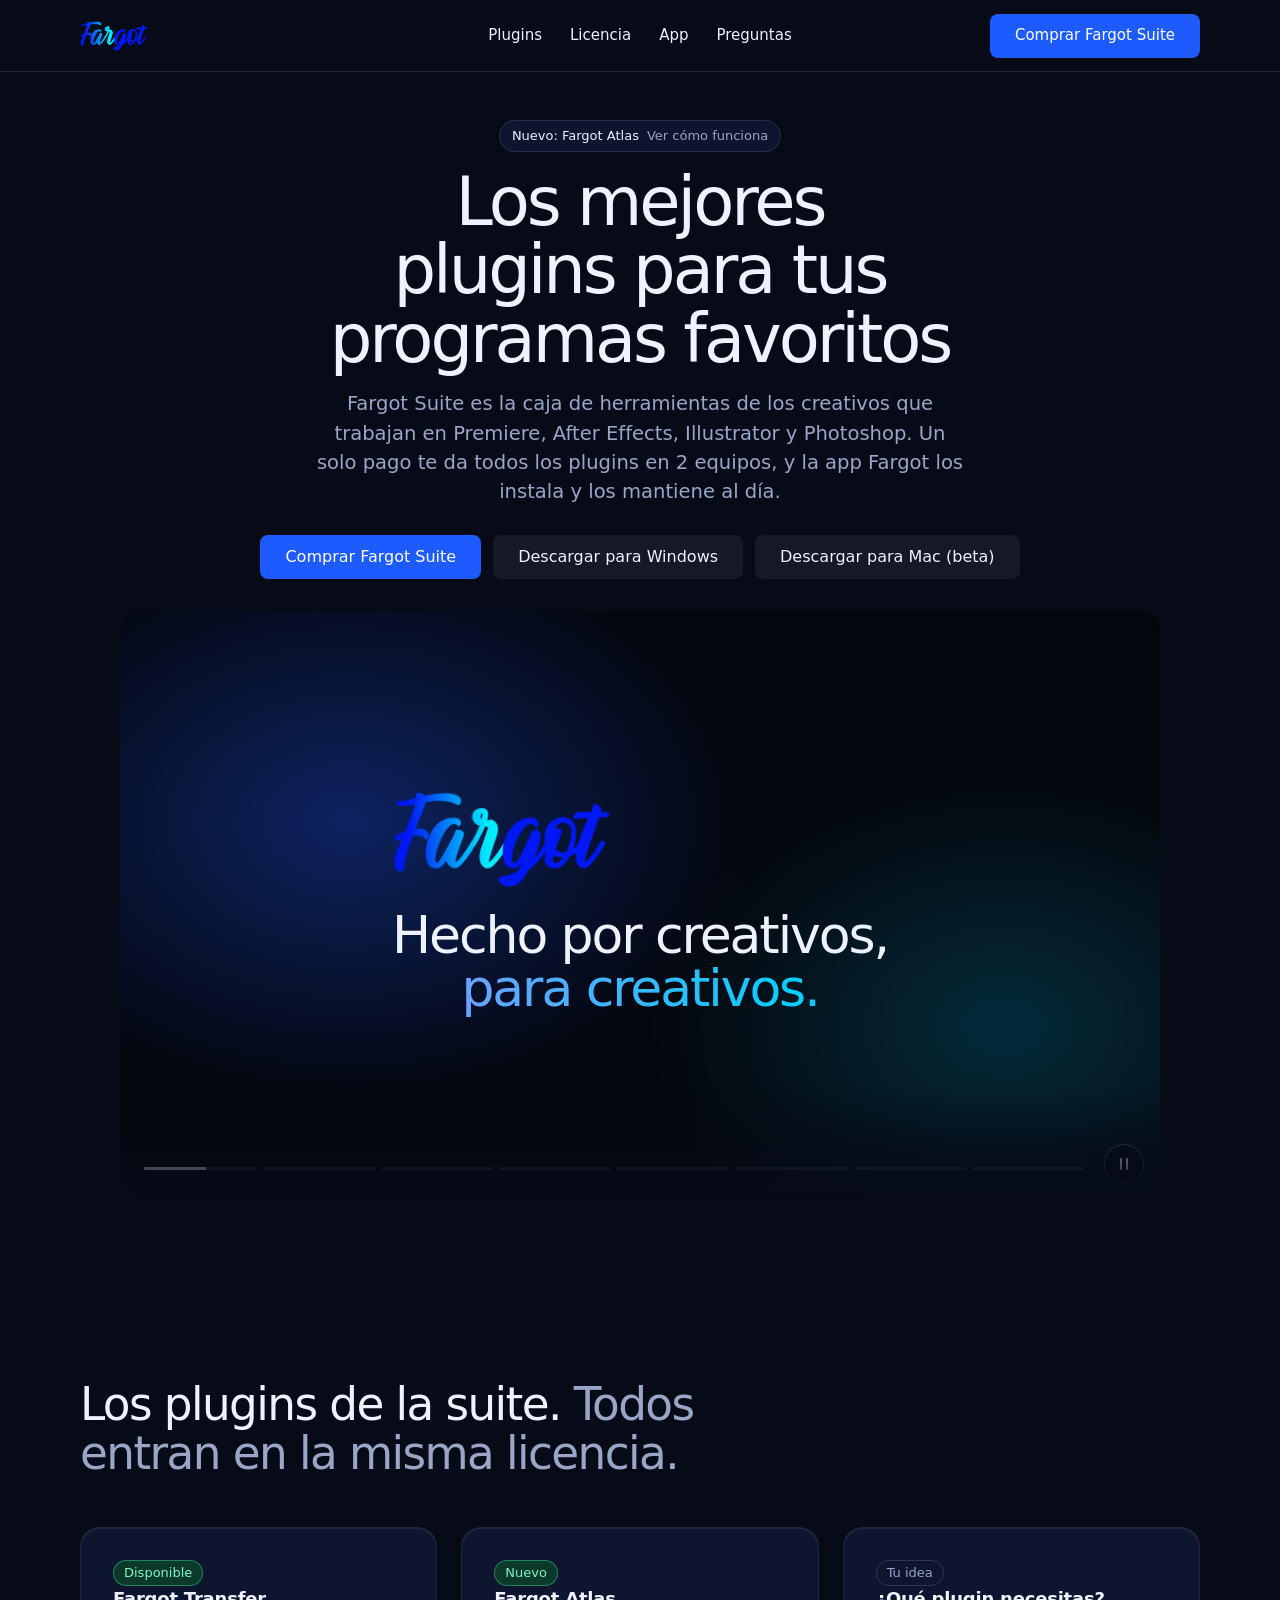
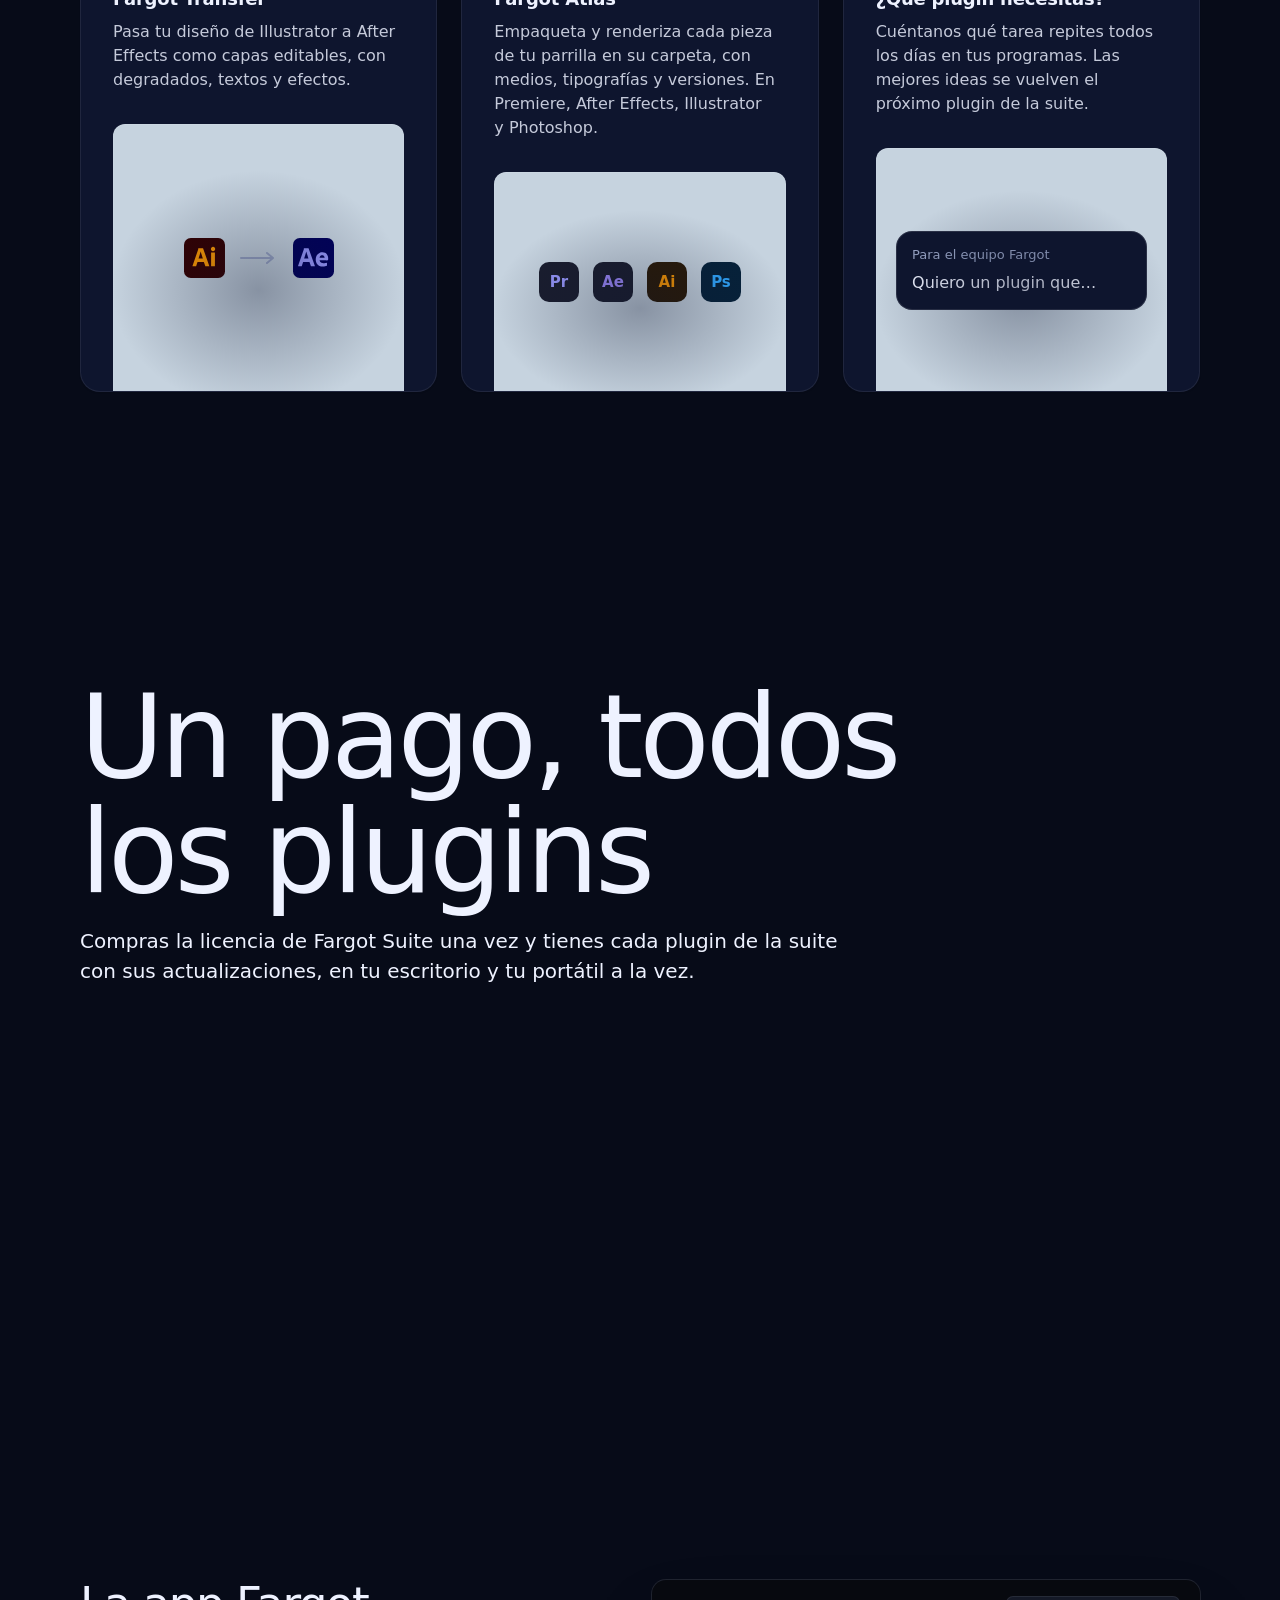
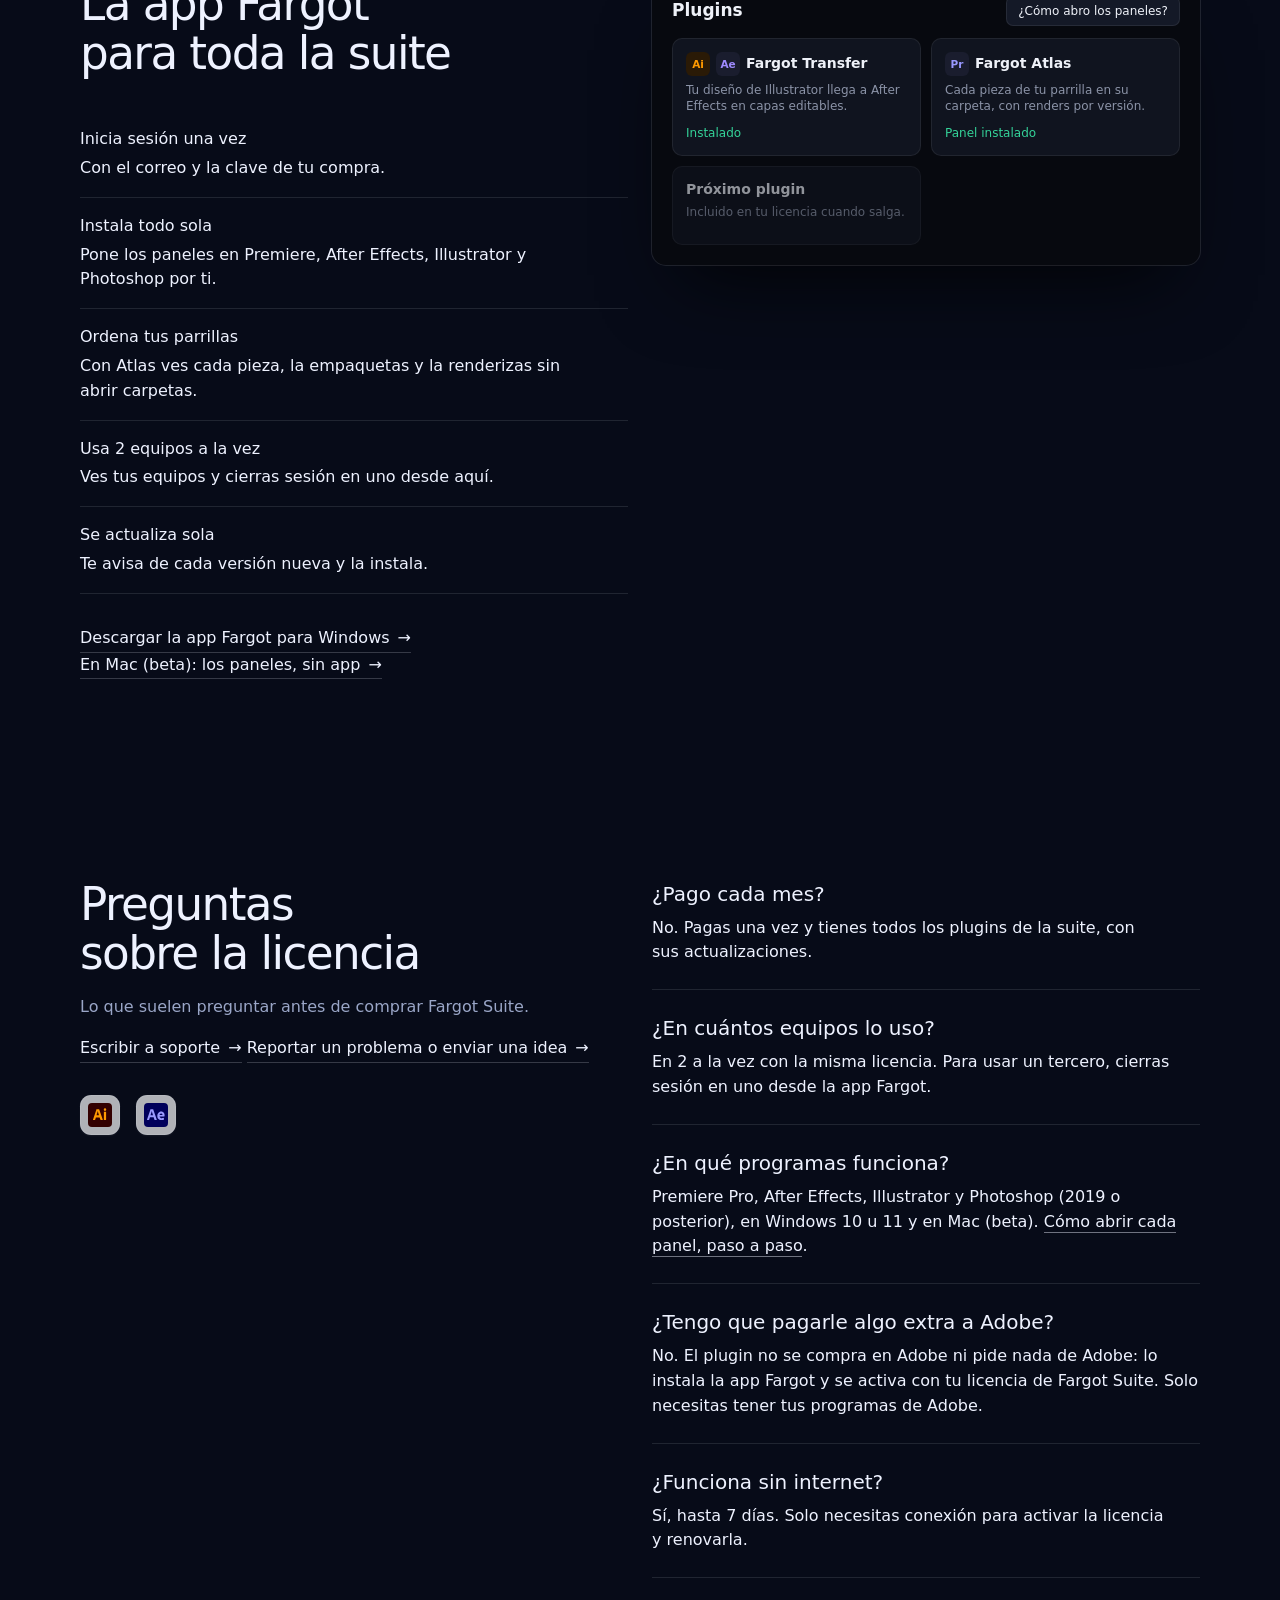
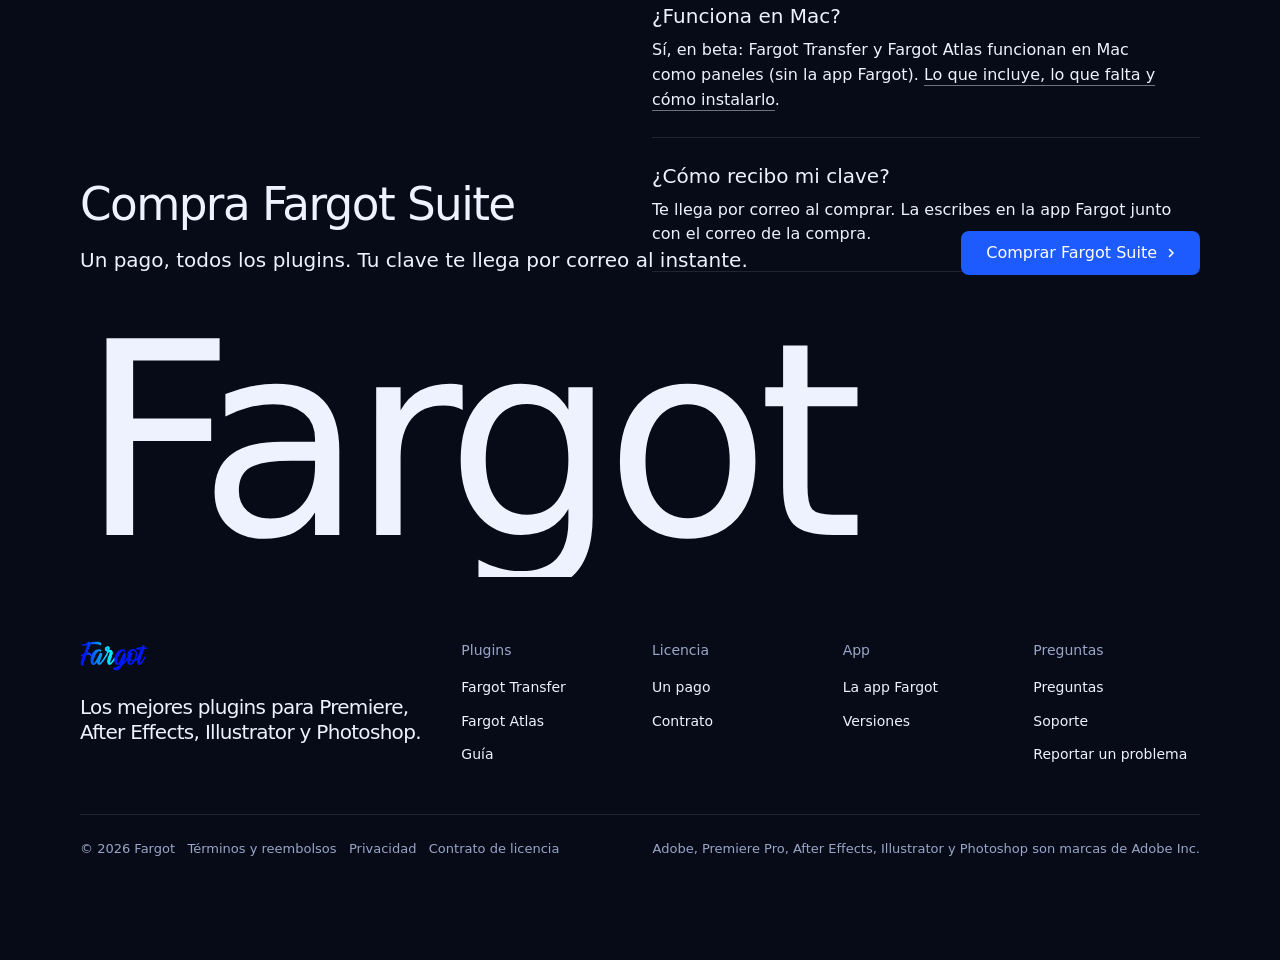
==== index.html @ 42251404 "Web: Mac (beta) en la guia, boton de descarga para Mac y FAQ actualizada Co-Authored-By: Claude Opus" ====
<!doctype html>
<html lang="es" data-type="software" data-radius="soft" data-ground="sky" data-buttons="tonal" data-motion>
<head>
<meta charset="utf-8">
<meta http-equiv="Content-Security-Policy" content="default-src 'self'; script-src 'self' 'unsafe-inline'; style-src 'self' 'unsafe-inline' https://fonts.googleapis.com; font-src 'self' https://fonts.gstatic.com; img-src 'self' data: blob:; media-src 'self' blob:; connect-src 'self' https://script.google.com https://script.googleusercontent.com; frame-src 'self'; worker-src 'self' blob:; object-src 'none'; base-uri 'self'; form-action 'self'">
<meta name="referrer" content="strict-origin-when-cross-origin">
<meta name="viewport" content="width=device-width, initial-scale=1, viewport-fit=cover">
<title>Fargot Suite: los mejores plugins para tus programas favoritos</title>
<meta name="description" content="Fargot Suite: plugins para creativos en Premiere, After Effects, Illustrator y Photoshop. Un solo pago, todos los plugins, 2 equipos por licencia y una app que los instala y actualiza.">
<meta property="og:type" content="website">
<meta property="og:title" content="Fargot Suite: los mejores plugins para tus programas favoritos">
<meta property="og:description" content="Plugins para Premiere, After Effects, Illustrator y Photoshop. Un solo pago, todos los plugins.">
<meta property="og:url" content="https://farrogoeninternet-ui.github.io/fargot/">
<meta property="og:image" content="https://farrogoeninternet-ui.github.io/fargot/share.jpg">
<meta name="twitter:card" content="summary_large_image">
<link rel="icon" href="img/favicon.png" type="image/png">
<meta name="theme-color" content="#070b18">
<link rel="canonical" href="https://farrogoeninternet-ui.github.io/fargot/">
<link rel="preconnect" href="https://fonts.googleapis.com">
<link rel="preconnect" href="https://fonts.gstatic.com" crossorigin>
<link href="https://fonts.googleapis.com/css2?family=Geist:wght@400..700&family=Geist+Mono:wght@400..500&display=swap" rel="stylesheet">
<link rel="stylesheet" href="assets/system.css">
<link rel="stylesheet" href="assets/ui/cards.css">
<link rel="stylesheet" href="assets/motion/motion.css">
<link rel="stylesheet" href="assets/backgrounds/backgrounds.css">
<link rel="stylesheet" href="assets/layout/layout.css">
<link rel="stylesheet" href="assets/icons/icon.css">
<style>
:root {
  --p-bg: #070b18; --p-surface: #0e152e; --p-ink: #eef2ff; --p-muted: #9aa6c7;
  --p-accent: #1e5bff; --p-accent-ink: #ffffff; --p-action: #1e5bff; --p-action-ink: #ffffff;
  --p-inv-bg: #eef2ff; --p-inv-surface: #dbdfed; --p-inv-ink: #070b18; --p-inv-muted: #535866;
  --p-inv-accent: #1e5bff; --p-inv-accent-ink: #ffffff; --p-inv-action: #1e5bff; --p-inv-action-ink: #ffffff;
  --font-display: "Geist", system-ui, sans-serif;
  --font-text: "Geist", system-ui, sans-serif;
  --font-mono: "Geist Mono", ui-monospace, "SFMono-Regular", Menlo, Consolas, monospace;
  --display-weight: 500;
  --display-tracking: -0.035em;
  --display-tracking-xl: -0.045em;
}
</style>
<script>document.documentElement.classList.add('m-enter');setTimeout(()=>document.documentElement.classList.add('m-enter-done'),700)</script>
<script src="assets/backgrounds/backgrounds.js"></script>
<script>document.documentElement.classList.add('mo-js');setTimeout(()=>document.documentElement.classList.add('mo-safe'),2500)</script>
<link rel="modulepreload" href="assets/moments/moments.js">
<link rel="modulepreload" href="assets/moments/lib.js">
<link rel="modulepreload" href="assets/moments/liquid-type/moment.js">
<style>
  .nav__logo img { height: 30px; width: auto; display: block; }
  .close__word { line-height: 1; }
  @media (min-width: 640px) { .close__word { font-size: min(25.5vw, 30svh, 372px); } }
  /* pantallas bajas (portatiles, zoom del navegador): cada seccion crece con su contenido y nunca se monta sobre la siguiente */
  main > section, footer.closing { height: auto; min-height: calc(var(--h, 1) * 100svh); }
  /* en el celular cada seccion mide lo que su contenido, sin huecos de pantalla completa */
  @media (max-width: 639px) {
    main > section:not(.hero), footer.closing { min-height: 0 !important; height: auto !important; padding-block: 56px; }
    main > section.hero { min-height: 0 !important; height: auto !important; }
  }

  /* ---------- la app Fargot tal como es hoy (misma interfaz que Fargot.exe, con datos de ejemplo) */
  .fa2 { width: min(900px, 100%); display: grid; grid-template-columns: 170px 1fr; border-radius: 14px; overflow: hidden; background: #07090f; color: #eef1f8; text-align: left;
    font: 400 13px/1.35 var(--font-text); box-shadow: 0 0 0 1px rgb(255 255 255 / .1), 0 40px 80px -30px rgb(0 0 0 / .8); }
  .fa2__side { background: #0b0e17; border-right: 1px solid rgb(255 255 255 / .07); padding: 16px 10px; display: flex; flex-direction: column; gap: 2px; }
  .fa2__side img { height: 22px; width: auto; align-self: flex-start; margin: 2px 8px 20px; }
  .fa2__nv { padding: 8px 10px; border-radius: 7px; color: #8b93a7; font-size: 13px; }
  .fa2__nv.on { background: rgb(30 91 255 / .16); color: #eef1f8; }
  .fa2__me { margin-top: auto; padding: 10px 6px 0; border-top: 1px solid rgb(255 255 255 / .07); font-size: 11.5px; color: #8b93a7; }
  .fa2__main { padding: 16px 20px 20px; min-width: 0; }
  .fa2__top { display: flex; align-items: center; gap: 8px; margin-bottom: 4px; }
  .fa2__top .fa2__h { margin: 0; flex: 1; font-size: 17px; font-weight: 600; }
  .fa2__b { height: 30px; padding: 0 12px; border-radius: 7px; display: inline-grid; place-items: center; font-size: 12px; font-weight: 500; background: #141927; box-shadow: inset 0 0 0 1px rgb(255 255 255 / .08); }
  .fa2__b--pri { background: #1e5bff; box-shadow: none; }
  .fa2__sub { color: #8b93a7; font-size: 12px; margin-bottom: 12px; }
  .fa2__chips { display: flex; gap: 6px; flex-wrap: wrap; margin-bottom: 12px; }
  .fa2__chip { display: inline-flex; align-items: center; gap: 6px; height: 28px; padding: 0 10px 0 6px; border-radius: 7px; background: #141927; color: #8b93a7; font-size: 12px; box-shadow: inset 0 0 0 1px rgb(255 255 255 / .07); }
  .fa2__chip.on { color: #eef1f8; background: rgb(30 91 255 / .16); box-shadow: inset 0 0 0 1px rgb(30 91 255 / .5); }
  .fa2__tbl { border-radius: 10px; background: #10141f; box-shadow: inset 0 0 0 1px rgb(255 255 255 / .07); overflow: hidden; }
  .fa2__row { display: grid; grid-template-columns: 30px minmax(0, 1fr) 90px 120px; align-items: center; gap: 10px; min-height: 46px; padding: 0 14px; border-top: 1px solid rgb(255 255 255 / .06); }
  .fa2__row:first-child { border-top: 0; min-height: 32px; color: #5d6478; font-size: 11px; }
  .fa2__row b { font-weight: 500; display: block; white-space: nowrap; overflow: hidden; text-overflow: ellipsis; } .fa2__row small { color: #5d6478; font-size: 11px; }
  .fa2__v { font-variant-numeric: tabular-nums; } .fa2__st { display: flex; align-items: center; gap: 6px; color: #8b93a7; font-size: 12px; }
  .fa2__st i { width: 7px; height: 7px; border-radius: 50%; background: #34d399; flex: none; }
  .ap { display: inline-grid; place-items: center; width: 24px; height: 24px; border-radius: 6px; font: 700 10.5px var(--font-text); flex: none; }
  .ap--pr { color: #9999ff; background: #1a1d2e; } .ap--ae { color: #9f8bff; background: #1a1d2e; } .ap--ai { color: #ff9a00; background: #2a1a06; } .ap--ps { color: #31a8ff; background: #06223a; }
  .fa2__cards { display: grid; grid-template-columns: 1fr 1fr; gap: 10px; }
  .fa2__card { border-radius: 10px; background: #10141f; box-shadow: inset 0 0 0 1px rgb(255 255 255 / .07); padding: 14px; }
  .fa2__card .fa2__h5 { display: flex; align-items: center; gap: 6px; margin: 0 0 6px; font-size: 14px; font-weight: 600; }
  .fa2__card p { margin: 0 0 10px; color: #8b93a7; font-size: 12px; }
  .fa2__ok { color: #34d399; font-size: 12px; }
  @media (max-width: 760px) { .fa2 { grid-template-columns: 1fr; } .fa2__side { display: none; } .fa2__row { grid-template-columns: 26px minmax(0, 1fr) 54px; } .fa2__row > :nth-child(4) { display: none; } .fa2__cards { grid-template-columns: 1fr; } .fa2__top .fa2__b:not(.fa2__b--pri) { display: none; } }

  /* el hero: el video de presentacion de Fargot (animacion en vivo, sin archivo de video) */
  .hero--centred, .hero--centred .hero-text { height: auto !important; min-height: 0 !important; }
  .hero--centred { padding-bottom: var(--s-8); }
  .hero--centred .hero__window { width: min(100%, 1040px); margin-inline: auto; border-radius: 20px; }
  .hero--centred .hero__window { position: relative; min-height: 0 !important; height: auto !important; aspect-ratio: 16 / 9; flex: none; background: #04060d; overflow: hidden; }
  @media (max-width: 760px) { .hero--centred .hero__window { aspect-ratio: 4 / 5; } }
  .reel { position: absolute; inset: 0; overflow: hidden; color: #eef2ff; font-family: var(--font-display); }
  .reel__stage { position: absolute; left: 50%; top: 50%; width: 1280px; height: 720px; transform-origin: 0 0; }
  .reel__bg { position: absolute; inset: -20%; background: radial-gradient(40% 50% at 30% 40%, rgb(30 91 255 / .35), transparent 70%), radial-gradient(35% 45% at 75% 65%, rgb(0 210 255 / .18), transparent 70%); animation: deriva 18s ease-in-out infinite alternate; }
  @keyframes deriva { to { transform: translate(6%, -4%) scale(1.08); } }
  .esc { position: absolute; inset: 0; display: grid; place-items: center; text-align: center; opacity: 0; transition: opacity .6s; pointer-events: none; }
  .esc.on { opacity: 1; }
  .esc .e { opacity: 0; transform: translateY(26px); transition: opacity .7s cubic-bezier(.2,.7,.2,1), transform .7s cubic-bezier(.2,.7,.2,1); transition-delay: calc(var(--d, 0) * 1s); }
  .esc.on .e { opacity: 1; transform: none; }
  .r-big { font-size: 92px; line-height: .98; letter-spacing: -.045em; font-weight: 500; margin: 0; }
  .r-mid { font-size: 64px; line-height: 1.02; letter-spacing: -.04em; font-weight: 500; margin: 0; }
  .r-small { font-size: 24px; color: #9aa6c7; margin: 22px 0 0; font-family: var(--font-text); letter-spacing: 0; }
  .r-grad { background: linear-gradient(90deg, #6aa2ff, #00d2ff); -webkit-background-clip: text; background-clip: text; color: transparent; }
  .r-logo { height: 120px; width: auto; }
  .r-apps { display: flex; gap: 22px; justify-content: center; margin-bottom: 40px; }
  .r-app { display: grid; place-items: center; width: 108px; height: 108px; border-radius: 26px; font: 700 40px var(--font-text); box-shadow: 0 20px 50px rgb(0 0 0 / .45); }
  .r-app--pr { color: #9999ff; background: #1a1d2e; } .r-app--ae { color: #9f8bff; background: #1a1d2e; } .r-app--ai { color: #ff9a00; background: #2a1a06; } .r-app--ps { color: #31a8ff; background: #06223a; }
  .esc .r-app { opacity: 0; transform: translateY(60px) rotate(-8deg) scale(.8); transition: transform .8s cubic-bezier(.2,.9,.25,1.2), opacity .5s; transition-delay: calc(var(--d) * 1s); }
  .esc.on .r-app { opacity: 1; transform: none; }
  /* Transfer: un diseño que vuela de Illustrator a After Effects */
  .r-flujo { display: flex; align-items: center; gap: 40px; margin-bottom: 44px; }
  .r-flujo .r-app { width: 96px; height: 96px; font-size: 34px; }
  .r-vuelo { position: relative; width: 300px; height: 96px; }
  .r-vuelo i { position: absolute; top: 34px; width: 28px; height: 28px; border-radius: 7px; left: 0; opacity: 0; }
  .esc.on .r-vuelo i { animation: vuela 1.6s cubic-bezier(.6,0,.3,1) infinite; animation-delay: calc(var(--d) * 1s); }
  @keyframes vuela { 0% { left: 0; opacity: 0; transform: rotate(0) } 15% { opacity: 1 } 85% { opacity: 1 } 100% { left: 272px; opacity: 0; transform: rotate(180deg) } }
  /* Atlas: piezas que caen en sus carpetas */
  .r-carpetas { display: flex; gap: 26px; justify-content: center; margin-bottom: 44px; }
  .r-carpeta { position: relative; width: 150px; height: 112px; border-radius: 10px; background: #f5b84a; box-shadow: 0 20px 40px rgb(0 0 0 / .4); }
  .r-carpeta::before { content: ""; position: absolute; left: 0; top: -12px; width: 60px; height: 20px; border-radius: 8px 8px 0 0; background: #f5b84a; }
  .r-carpeta b { position: absolute; left: 0; right: 0; bottom: 12px; font: 600 16px var(--font-text); color: #3a2a06; }
  .r-carpeta i { position: absolute; left: 50%; top: -120px; width: 46px; height: 58px; margin-left: -23px; border-radius: 6px; background: #eef2ff; box-shadow: 0 8px 20px rgb(0 0 0 / .35); opacity: 0; }
  .esc.on .r-carpeta i { animation: cae 1s cubic-bezier(.5,0,.3,1) forwards; animation-delay: calc(var(--d) * 1s); }
  @keyframes cae { 0% { top: -140px; opacity: 0 } 30% { opacity: 1 } 100% { top: 18px; opacity: 1 } }
  .r-ver { display: inline-block; margin-left: 12px; padding: 4px 12px; border-radius: 99px; background: rgb(52 211 153 / .15); color: #34d399; font: 600 22px var(--font-text); vertical-align: middle; }
  /* subtitulos de progreso y boton de pausa */
  .reel__barra { position: absolute; left: 24px; right: 76px; bottom: 26px; display: flex; gap: 6px; z-index: 2; }
  .reel__barra i { flex: 1; height: 3px; border-radius: 2px; background: rgb(255 255 255 / .16); overflow: hidden; }
  .reel__barra i b { display: block; height: 100%; width: 0; background: #eef2ff; }
  .reel__pausa { position: absolute; right: 16px; bottom: 12px; z-index: 3; width: 40px; height: 40px; border-radius: 50%; border: 1px solid rgb(255 255 255 / .25); background: rgb(7 11 24 / .7); color: #eef2ff; display: grid; place-items: center; cursor: pointer; }
  .reel__pausa:focus-visible { outline: 2px solid #eef2ff; outline-offset: 2px; }
  @media (prefers-reduced-motion: reduce) { .reel__bg { animation: none; } .esc, .esc .e, .esc .r-app { transition: none; } }
  .hero__window .ui-pause:focus-visible { outline: 2px solid #070b18; outline-offset: 2px; box-shadow: 0 0 0 6px #eef2ff; }
  .fa2__row.is-new { animation: fila .5s ease both; }
  @keyframes fila { from { opacity: 0; transform: translateY(-6px); } }
  @media (prefers-reduced-motion: reduce) { .fa2__row.is-new { animation: none; } }

  /* la seccion de la app: la app junto a lo que hace */
  .app-split .fa2 { margin-left: auto; }
  .app-split .rows { margin-top: var(--s-7); }
  @media (max-width: 1023px) { .app-split .fa2 { margin: var(--s-6) 0 0; } }

  /* plugins de la suite */
  #plugins .panel { --p-h: 220px; display: grid; place-items: center; }
  .pl-flow { display: flex; align-items: center; gap: 14px; }
  .pl-flow svg { color: #9aa6c7; }
  .pl-grid { display: grid; grid-template-columns: repeat(3, 44px); gap: 10px; }
  .pl-grid i { width: 44px; height: 44px; border-radius: 13px; display: block; background: rgb(255 255 255 / .07); box-shadow: inset 0 0 0 1px rgb(255 255 255 / .1); }
  .pl-grid i.on { background: linear-gradient(45deg, #2f7bff, #0a2fe0); }
  .pl-grid i.next { box-shadow: inset 0 0 0 1px rgb(0 210 255 / .7); background: rgb(0 210 255 / .08); }
  .pl-msg { width: min(280px, 86%); border-radius: 16px; padding: 14px 16px; background: #0e152e; box-shadow: inset 0 0 0 1px rgb(255 255 255 / .12); font-size: 16px; }
  .pl-msg small { display: block; color: #9aa6c7; font-size: 13px; margin-bottom: 6px; }
  .tag { align-self: flex-start; display: inline-flex; height: 26px; align-items: center; padding: 0 10px; border-radius: 13px; font-size: 13px; border: 1px solid rgb(255 255 255 / .14); color: var(--muted); }
  .tag.on { color: #7ff5c6; background: #0b3a2a; border-color: rgb(52 227 160 / .45); }
  .faq-apps { display: flex; gap: var(--s-4); margin-top: var(--s-6); }
</style>
<script src="correo.js" defer></script>
</head>
<body>

<header class="nav nav--centre">
  <div class="wrap nav__bar">
    <a class="skip-link" href="#top">Ir al contenido</a>
    <a class="nav__logo" href="#top" aria-label="Fargot Suite, inicio"><img src="img/fargot-logo.png" alt="Fargot" width="68" height="30"></a>
    <nav class="nav__links" aria-label="Principal">
      <div class="nav__item"><a class="nav__link" href="#plugins">Plugins</a></div>
      <div class="nav__item"><a class="nav__link" href="#licencia">Licencia</a></div>
      <div class="nav__item"><a class="nav__link" href="#app">App</a></div>
      <div class="nav__item"><a class="nav__link" href="#faq">Preguntas</a></div>
    </nav>
    <div class="nav__actions">
      <a class="btn btn--primary" href="https://farfot.lemonsqueezy.com/checkout/buy/a297658e-514b-4c76-a8c4-a7425564fb5b">Comprar Fargot Suite</a>
    </div>
    <button class="nav__toggle" type="button" aria-expanded="false" aria-label="Menú">
      <svg width="18" height="18" viewBox="0 0 18 18" aria-hidden="true"><path d="M2 5h14M2 13h14" stroke="currentColor" stroke-width="1.6" stroke-linecap="round"/></svg>
    </button>
  </div>
</header>

<main id="top">
  <section class="hero hero--centred" data-enter aria-labelledby="hero-h">
    <div class="wrap"><div class="hero-text">
      <div class="hero__c">
        <a class="pill" href="atlas.html"><span>Nuevo: Fargot Atlas</span><span class="muted">Ver cómo funciona</span></a>
        <h1 id="hero-h">Los mejores plugins para tus programas favoritos</h1>
        <p class="hero__lead">Fargot Suite es la caja de herramientas de los creativos que trabajan en Premiere, After Effects, Illustrator y Photoshop. Un solo pago te da todos los plugins en 2 equipos, y la app Fargot los instala y los mantiene al día.</p>
        <div class="btn-row"><a class="btn btn--primary" href="https://farfot.lemonsqueezy.com/checkout/buy/a297658e-514b-4c76-a8c4-a7425564fb5b">Comprar Fargot Suite</a><a class="btn btn--secondary" href="https://github.com/farrogoeninternet-ui/fargot/releases/latest/download/Fargot-Setup.exe">Descargar para Windows</a><a class="btn btn--secondary" href="ayuda.html#mac">Descargar para Mac (beta)</a></div>
      </div>
      <div class="hero__window" role="img" aria-label="Video de presentación de Fargot Suite: hecho por creativos para creativos; plugins para Premiere, After Effects, Illustrator y Photoshop; Fargot Transfer lleva tu diseño editable de Illustrator a After Effects; Fargot Atlas ordena tu parrilla en un clic; un solo pago para todos los plugins; hecho en Colombia.">
        <div class="reel" id="reel" aria-hidden="true">
          <div class="reel__bg"></div>
          <div class="reel__stage" id="reelStage">
            <div class="esc" data-t="4">
              <div><img class="r-logo e" src="img/fargot-logo.png" alt="" style="--d:.1"><p class="r-mid e" style="--d:.5;margin-top:26px">Hecho por creativos,<br><span class="r-grad">para creativos.</span></p></div>
            </div>
            <div class="esc" data-t="4.5">
              <div><div class="r-apps"><span class="r-app r-app--pr" style="--d:.1">Pr</span><span class="r-app r-app--ae" style="--d:.25">Ae</span><span class="r-app r-app--ai" style="--d:.4">Ai</span><span class="r-app r-app--ps" style="--d:.55">Ps</span></div>
                <p class="r-mid e" style="--d:.9">Tus programas favoritos,<br><span class="r-grad">con superpoderes.</span></p></div>
            </div>
            <div class="esc" data-t="4">
              <div><p class="r-big e" style="--d:.1">Menos clics repetidos.</p><p class="r-big e r-grad" style="--d:.7">Más tiempo para crear.</p></div>
            </div>
            <div class="esc" data-t="5">
              <div><div class="r-flujo" style="justify-content:center"><span class="r-app r-app--ai" style="--d:.1">Ai</span><span class="r-vuelo"><i style="--d:.6;background:#1e5bff"></i><i style="--d:.9;background:#ffe600"></i><i style="--d:1.2;background:#ff00b4"></i></span><span class="r-app r-app--ae" style="--d:.3">Ae</span></div>
                <p class="r-mid e" style="--d:.5">Fargot Transfer</p><p class="r-small e" style="--d:.8">Tu diseño de Illustrator llega a After Effects en capas editables.</p></div>
            </div>
            <div class="esc" data-t="5.5">
              <div><div class="r-carpetas"><span class="r-carpeta"><i style="--d:.5"></i><b>Video 01</b></span><span class="r-carpeta"><i style="--d:.8"></i><b>Video 02</b></span><span class="r-carpeta"><i style="--d:1.1"></i><b>Carrusel</b></span><span class="r-carpeta"><i style="--d:1.4"></i><b>Historia</b></span></div>
                <p class="r-mid e" style="--d:.3">Fargot Atlas <span class="r-ver e" style="--d:2">v02</span></p><p class="r-small e" style="--d:.6">Tu parrilla, ordenada en un clic: cada pieza en su carpeta, con sus versiones.</p></div>
            </div>
            <div class="esc" data-t="4">
              <div><p class="r-big e" style="--d:.1">Un pago.</p><p class="r-big e r-grad" style="--d:.5">Todos los plugins.</p><p class="r-small e" style="--d:1">Y los que vienen, incluidos.</p></div>
            </div>
            <div class="esc" data-t="4.5">
              <div><p class="r-mid e" style="--d:.1">Hecho en Colombia</p><p class="r-mid e r-grad" style="--d:.5">por un creativo que también<br>entrega a última hora.</p></div>
            </div>
            <div class="esc" data-t="4">
              <div><img class="r-logo e" src="img/fargot-logo.png" alt="" style="--d:.1"><p class="r-small e" style="--d:.5;font-size:28px;color:#eef2ff">Los mejores plugins para tus programas favoritos.</p></div>
            </div>
          </div>
          <div class="reel__barra" id="reelBarra"></div>
        </div>
        <button class="reel__pausa" id="reelPausa" type="button" aria-label="Pausar el video"><svg width="14" height="14" viewBox="0 0 14 14" aria-hidden="true" id="reelIco"><path d="M4 2v10M10 2v10" stroke="currentColor" stroke-width="2" stroke-linecap="round"/></svg></button>
      </div>
    </div></div>
  </section>

  <section class="section" id="plugins" style="--hm: 2" aria-labelledby="plugins-h">
    <div class="wrap">
      <div class="section-head">
        <h2 id="plugins-h">Los plugins de la suite. <span class="muted">Todos entran en la misma licencia.</span></h2>
      </div>
      <div class="grid">
        <a class="card card--row span-4" href="transfer.html">
          <span class="tag on">Disponible</span>
          <h3>Fargot Transfer</h3>
          <p>Pasa tu diseño de Illustrator a After Effects como capas editables, con degradados, textos y efectos.</p>
          <div class="panel"><div class="pl-flow"><img class="ic ic-40" src="assets/icons/illustrator.svg" alt="Illustrator" width="40" height="39"><svg width="40" height="16" viewBox="0 0 40 16" aria-hidden="true"><path d="M2 8h32M28 3l6 5-6 5" fill="none" stroke="currentColor" stroke-width="2" stroke-linecap="round" stroke-linejoin="round"/></svg><img class="ic ic-40" src="assets/icons/after-effects.svg" alt="After Effects" width="40" height="39"></div></div>
        </a>
        <a class="card card--row span-4" href="atlas.html">
          <span class="tag on">Nuevo</span>
          <h3>Fargot Atlas</h3>
          <p>Empaqueta y renderiza cada pieza de tu parrilla en su carpeta, con medios, tipografías y versiones. En Premiere, After Effects, Illustrator y Photoshop.</p>
          <div class="panel"><div class="pl-flow" role="img" aria-label="Premiere, After Effects, Illustrator y Photoshop"><span class="ap ap--pr" style="width:40px;height:40px;font-size:15px;border-radius:10px">Pr</span><span class="ap ap--ae" style="width:40px;height:40px;font-size:15px;border-radius:10px">Ae</span><span class="ap ap--ai" style="width:40px;height:40px;font-size:15px;border-radius:10px">Ai</span><span class="ap ap--ps" style="width:40px;height:40px;font-size:15px;border-radius:10px">Ps</span></div></div>
        </a>
        <a class="card card--row span-4" href="reportar.html" data-correo data-asunto="Idea para un plugin de Fargot">
          <span class="tag">Tu idea</span>
          <h3>¿Qué plugin necesitas?</h3>
          <p>Cuéntanos qué tarea repites todos los días en tus programas. Las mejores ideas se vuelven el próximo plugin de la suite.</p>
          <div class="panel"><div class="pl-msg" role="img" aria-label="Un mensaje al equipo Fargot con tu idea"><small>Para el equipo Fargot</small>Quiero un plugin que…</div></div>
        </a>
      </div>
    </div>
  </section>

  <section class="section statement" id="licencia" data-moment="liquid-type" aria-labelledby="licencia-h">
    <div class="wrap">
      <div class="section-head" style="max-width:none">
        <h2 id="licencia-h" class="mo-lt__type">Un pago, todos los plugins</h2>
        <p>Compras la licencia de Fargot Suite una vez y tienes cada plugin de la suite con sus actualizaciones, en tu escritorio y tu portátil a la vez.</p>
      </div>
    </div>
  </section>

  <section class="section" id="app" aria-labelledby="app-h">
    <div class="wrap">
      <div class="grid grid--top app-split">
        <div class="span-6">
          <h2 id="app-h">La app Fargot para toda la suite</h2>
          <ul class="rows">
            <li><span class="rows__name">Inicia sesión una vez</span><p>Con el correo y la clave de tu compra.</p></li>
            <li><span class="rows__name">Instala todo sola</span><p>Pone los paneles en Premiere, After Effects, Illustrator y Photoshop por ti.</p></li>
            <li><span class="rows__name">Ordena tus parrillas</span><p>Con Atlas ves cada pieza, la empaquetas y la renderizas sin abrir carpetas.</p></li>
            <li><span class="rows__name">Usa 2 equipos a la vez</span><p>Ves tus equipos y cierras sesión en uno desde aquí.</p></li>
            <li><span class="rows__name">Se actualiza sola</span><p>Te avisa de cada versión nueva y la instala.</p></li>
          </ul>
          <p style="margin-top:var(--s-6)"><a class="link" href="https://github.com/farrogoeninternet-ui/fargot/releases/latest/download/Fargot-Setup.exe">Descargar la app Fargot para Windows</a><br><a class="link" href="ayuda.html#mac">En Mac (beta): los paneles, sin app</a></p>
        </div>
        <div class="span-6 start-7" role="img" aria-label="La app Fargot en la sección Plugins: Fargot Transfer y Fargot Atlas instalados">
          <div class="fa2" aria-hidden="true" style="grid-template-columns:1fr">
            <div class="fa2__main">
              <div class="fa2__top"><b class="fa2__h">Plugins</b><span class="fa2__b">¿Cómo abro los paneles?</span></div>
              <div class="fa2__cards" style="margin-top:12px">
                <div class="fa2__card"><b class="fa2__h5"><span class="ap ap--ai">Ai</span><span class="ap ap--ae">Ae</span>Fargot Transfer</b><p>Tu diseño de Illustrator llega a After Effects en capas editables.</p><span class="fa2__ok">Instalado</span></div>
                <div class="fa2__card"><b class="fa2__h5"><span class="ap ap--pr">Pr</span>Fargot Atlas</b><p>Cada pieza de tu parrilla en su carpeta, con renders por versión.</p><span class="fa2__ok">Panel instalado</span></div>
                <div class="fa2__card" style="opacity:.6"><b class="fa2__h5">Próximo plugin</b><p>Incluido en tu licencia cuando salga.</p></div>
              </div>
            </div>
          </div>
        </div>
      </div>
    </div>
  </section>

  <section class="section" id="faq" aria-labelledby="preguntas-h">
    <div class="wrap">
      <div class="grid grid--top">
        <div class="span-6 stack-4">
          <h2 id="preguntas-h">Preguntas sobre la licencia</h2>
          <p class="muted">Lo que suelen preguntar antes de comprar Fargot Suite.</p>
          <a class="link" href="reportar.html" data-correo>Escribir a soporte</a>
          <a class="link" href="reportar.html">Reportar un problema o enviar una idea</a>
          <div class="faq-apps"><span class="ic-tile"><img class="ic ic-40" src="assets/icons/illustrator.svg" alt="Illustrator" width="40" height="39"></span><span class="ic-tile"><img class="ic ic-40" src="assets/icons/after-effects.svg" alt="After Effects" width="40" height="39"></span></div>
        </div>
        <div class="faq span-6 start-7">
          <div class="faq__item"><h3>¿Pago cada mes?</h3><p>No. Pagas una vez y tienes todos los plugins de la suite, con sus actualizaciones.</p></div>
          <div class="faq__item"><h3>¿En cuántos equipos lo uso?</h3><p>En 2 a la vez con la misma licencia. Para usar un tercero, cierras sesión en uno desde la app Fargot.</p></div>
          <div class="faq__item"><h3>¿En qué programas funciona?</h3><p>Premiere Pro, After Effects, Illustrator y Photoshop (2019 o posterior), en Windows 10 u 11 y en Mac (beta). <a href="ayuda.html">Cómo abrir cada panel, paso a paso</a>.</p></div>
          <div class="faq__item"><h3>¿Tengo que pagarle algo extra a Adobe?</h3><p>No. El plugin no se compra en Adobe ni pide nada de Adobe: lo instala la app Fargot y se activa con tu licencia de Fargot Suite. Solo necesitas tener tus programas de Adobe.</p></div>
          <div class="faq__item"><h3>¿Funciona sin internet?</h3><p>Sí, hasta 7 días. Solo necesitas conexión para activar la licencia y renovarla.</p></div>
          <div class="faq__item"><h3>¿Funciona en Mac?</h3><p>Sí, en beta: Fargot Transfer y Fargot Atlas funcionan en Mac como paneles (sin la app Fargot). <a href="ayuda.html#mac">Lo que incluye, lo que falta y cómo instalarlo</a>.</p></div>
          <div class="faq__item"><h3>¿Cómo recibo mi clave?</h3><p>Te llega por correo al comprar. La escribes en la app Fargot junto con el correo de la compra.</p></div>
        </div>
      </div>
    </div>
  </section>
</main>

<footer class="footer closing" id="contact" aria-labelledby="close-h">
  <div class="wrap">
    <div class="closing__cta close--word">
      <div class="section-head--split">
        <div><h2 id="close-h">Compra Fargot Suite</h2><p class="t-lead">Un pago, todos los plugins. Tu clave te llega por correo al instante.</p></div>
        <a class="btn btn--primary" href="https://farfot.lemonsqueezy.com/checkout/buy/a297658e-514b-4c76-a8c4-a7425564fb5b">Comprar Fargot Suite<svg class="m-arrow" viewBox="0 0 12 12" aria-hidden="true"><path class="m-arrow__stem" d="M1 6h8"/><path class="m-arrow__head" d="M4.5 2.5 8 6l-3.5 3.5"/></svg></a>
      </div>
      <p class="close__word" aria-hidden="true">Fargot</p>
    </div>
    <div class="closing__links">
      <div class="grid">
        <div class="span-4 stack-4">
          <a class="nav__logo" href="#top" aria-label="Fargot Suite, inicio"><img src="img/fargot-logo.png" alt="Fargot" width="68" height="30"></a>
          <p class="footer__lede">Los mejores plugins para Premiere, After Effects, Illustrator y Photoshop.</p>
        </div>
        <div class="span-2 footer__col"><h3>Plugins</h3><ul><li><a href="transfer.html">Fargot Transfer</a></li><li><a href="atlas.html">Fargot Atlas</a></li><li><a href="ayuda.html">Guía</a></li></ul></div>
        <div class="span-2 footer__col"><h3>Licencia</h3><ul><li><a href="#licencia">Un pago</a></li><li><a href="eula.txt">Contrato</a></li></ul></div>
        <div class="span-2 footer__col"><h3>App</h3><ul><li><a href="#app">La app Fargot</a></li><li><a href="https://github.com/farrogoeninternet-ui/fargot/releases">Versiones</a></li></ul></div>
        <div class="span-2 footer__col"><h3>Preguntas</h3><ul><li><a href="#faq">Preguntas</a></li><li><a href="reportar.html" data-correo>Soporte</a></li><li><a href="reportar.html">Reportar un problema</a></li></ul></div>
      </div>
      <div class="footer__legal">
        <span>&copy; 2026 Fargot &nbsp; <a href="terminos.html">Términos y reembolsos</a> &nbsp; <a href="privacidad.html">Privacidad</a> &nbsp; <a href="eula.txt">Contrato de licencia</a></span>
        <div class="socials"></div>
        <span>Adobe, Premiere Pro, After Effects, Illustrator y Photoshop son marcas de Adobe Inc.</span>
      </div>
    </div>
  </div>
</footer>

<script type="module" src="assets/system.js"></script>
<script type="module" src="assets/motion/motion.js"></script>
<script type="module" src="assets/layout/layout.js"></script>
<script>
/* video de presentacion: escenas en bucle con barra de progreso (quieto en la ultima con movimiento reducido) */
(function () {
  var reel = document.getElementById("reel"); if (!reel) return;
  var stage = document.getElementById("reelStage"), escenas = Array.prototype.slice.call(reel.querySelectorAll(".esc"));
  var barra = document.getElementById("reelBarra"), boton = document.getElementById("reelPausa");
  escenas.forEach(function () { var i = document.createElement("i"); i.appendChild(document.createElement("b")); barra.appendChild(i); });
  var marcas = Array.prototype.slice.call(barra.querySelectorAll("b"));
  function ajustar() {
    var w = reel.clientWidth, h = reel.clientHeight, k = Math.min(w / 1280, h / 720) * (w < 760 ? 1.45 : 1);
    stage.style.transform = "scale(" + k + ") translate(-50%, -50%)";
  }
  ajustar(); addEventListener("resize", ajustar);
  var n = 0, t0 = 0, pausado = false, quieto = matchMedia("(prefers-reduced-motion: reduce)").matches, gastado = 0;
  function mostrar(k) {
    escenas.forEach(function (e, i) { e.classList.toggle("on", i === k); });
    marcas.forEach(function (m, i) { m.style.width = i < k ? "100%" : "0"; });
  }
  if (quieto) { mostrar(escenas.length - 1); boton.hidden = true; return; }
  mostrar(0); t0 = performance.now();
  function cuadro(ahora) {
    if (!pausado && !document.hidden) {
      var dur = Number(escenas[n].dataset.t) * 1000, p = Math.min(1, (ahora - t0 + gastado) / dur);
      marcas[n].style.width = (p * 100) + "%";
      if (p >= 1) { n = (n + 1) % escenas.length; gastado = 0; t0 = ahora; mostrar(n); }
    } else { t0 = ahora - 0; }
    requestAnimationFrame(cuadro);
  }
  requestAnimationFrame(function (a) { t0 = a; requestAnimationFrame(cuadro); });
  boton.addEventListener("click", function () {
    if (!pausado) { gastado += performance.now() - t0; }
    pausado = !pausado; t0 = performance.now();
    document.getElementById("reelIco").innerHTML = pausado ? '<path d="M4 2l8 5-8 5z" fill="currentColor"/>' : '<path d="M4 2v10M10 2v10" stroke="currentColor" stroke-width="2" stroke-linecap="round"/>';
    boton.setAttribute("aria-label", pausado ? "Reanudar el video" : "Pausar el video");
    reel.querySelectorAll(".esc.on *").forEach(function (e) { e.style.animationPlayState = pausado ? "paused" : "running"; });
  });
})();
</script>
</body>
</html>
---- assets/system.css ----
:root {
  --p-bg: #ffffff;
  --p-surface: #f4f4f4;
  --p-ink: #111111;
  --p-muted: #6b6b6b;
  --p-accent: #1a4be0;
  --p-accent-ink: #ffffff;
  --p-action: #1a4be0;
  --p-action-ink: #ffffff;
  --p-inv-bg: #111111;
  --p-inv-surface: #1c1c1c;
  --p-inv-ink: #f4f4f4;
  --p-inv-muted: #a3a3a3;
  --p-inv-accent: #ffffff;
  --p-inv-accent-ink: #111111;
  --p-inv-action: #ffffff;
  --p-inv-action-ink: #111111;
  --ground-bg: #d9ccb7; --ground-surface: #e9e0d2; --ground-ink: #2a2622; --ground-muted: #5a534a; --ground-accent: #a8794a;
  --font-display: system-ui, -apple-system, "Segoe UI", sans-serif;
  --font-text: system-ui, -apple-system, "Segoe UI", sans-serif;
  --font-mono: ui-monospace, "SFMono-Regular", Menlo, Consolas, monospace;
  --display-weight: 400;
  --display-tracking: -0.025em;
  --nav: 72px;
  --padt: 120px;
  --padb: 72px;
  --hgap: 48px;
  --hpadb: 64px;
  --bar: 0px;
  --container: 1280px;
  --gut: 80px;
  --pad: var(--gut);
  --gutter: 24px;
  --s-1: 4px;  --s-2: 8px;  --s-3: 12px; --s-4: 16px; --s-5: 24px;
  --s-6: 32px; --s-7: 48px; --s-8: 64px; --s-9: 96px; --s-10: 128px;
  --section: 40px;
  --section-band: 56px;
  --head-gap: 48px;
  --card-pad: 16px;
  --card-gap: 16px;
  --t-label: 13px;
  --t-small: 14px;
  --t-body: 16px;
  --t-lead: 18px;
  --t-card: 18px;
  --t-h3: 24px;
  --t-h2: clamp(30px, 1.72vw + 23.3px, 48px);
  --t-h1: clamp(38px, 3.24vw + 25.4px, 72px);
  --t-stat: clamp(28px, .952vw + 24.29px, 38px);
  --r-sm: 8px;  --r-md: 12px; --r-lg: 20px; --r-btn: 8px;
  --btn-h: 44px;
  --btn-h-sm: 36px;
  --nav-h: var(--nav);
  --icon: 16px;
  --ease: cubic-bezier(.2, .8, .2, 1);
  --dur: 180ms;
}
html[data-radius="sharp"] { --r-sm: 4px; --r-md: 6px;  --r-lg: 8px;  --r-btn: 4px; }
html[data-radius="soft"]  { --r-sm: 8px; --r-md: 12px; --r-lg: 20px; --r-btn: 8px; }
html[data-radius="round"] { --r-sm: 10px; --r-md: 16px; --r-lg: 24px; --r-btn: 999px; }
html[data-ground="sky"]      { --ground-bg: #c6d3df; --ground-surface: #d6e0e9; --ground-ink: #25303a; --ground-muted: #4d5964; --ground-accent: #3f6a92; }
html[data-ground="sage"]     { --ground-bg: #cdd6c6; --ground-surface: #dce3d6; --ground-ink: #262d24; --ground-muted: #535b51; --ground-accent: #6c8e63; }
html[data-ground="painting"] { --ground-bg: #79a8d6; --ground-surface: #a6c4e2; --ground-ink: #16212c; --ground-muted: #273949; --ground-accent: #9c9b3c; }
html[data-radius] .card { --c-r: var(--r-lg); }
html[data-radius] .panel { --p-r: var(--r-md); }
@media (max-width: 639px) {
  :root { --nav: 56px; --padt: 96px; --padb: 48px; --hgap: 40px; --hpadb: 24px; --gut: 24px; --gutter: 12px; --card-gap: 12px; --head-gap: 32px; }
}
@media (min-width: 640px) {
  :root { --gut: 48px; --section: 48px; --section-band: 72px; --card-pad: 24px; }
}
@media (min-width: 1024px) {
  :root { --gut: 80px; --section: 56px; --section-band: 96px; --card-gap: 24px;
          --t-lead: 20px; --t-card: 20px; --t-h3: 28px; }
  html[data-type="place"] { --gut: 120px; --container: 1200px; }
}
:root[data-type="place"] {
  --hgap: 40px;
  --t-h1: clamp(32px, 1.524vw + 26.06px, 48px);
  --t-h2: clamp(24px, .762vw + 21px, 32px);
  --t-h3: clamp(20px, .381vw + 18.51px, 24px);
  --r-sm: 2px; --r-md: 0px; --r-lg: 0px; --r-btn: 2px;
}
:root[data-type="place"] :is(h1) { line-height: 1.104; }
:root[data-type="place"] :is(h2) { line-height: 1.25; }
@media (max-width: 639px) {
  :root[data-type="place"] { --hgap: 24px; }
  :root[data-type="place"] :is(h1) { line-height: 1.156; }
}
:root {
  --bg: var(--p-bg); --surface: var(--p-surface); --ink: var(--p-ink); --muted: var(--p-muted);
  --accent: var(--p-accent); --accent-ink: var(--p-accent-ink); --card: var(--p-surface);
  --action: var(--p-action); --action-ink: var(--p-action-ink);
}
:root {
  --line: color-mix(in oklab, var(--ink) 11%, transparent);
  --line-strong: color-mix(in oklab, var(--ink) 20%, transparent);
  --fx-bg: var(--bg); --fx-surface: var(--surface); --fx-ink: var(--ink); --fx-muted: var(--muted);
  --fx-accent: var(--accent); --fx-accent-ink: var(--accent-ink);
  --ui-font: var(--font-text); --ui-mono: var(--font-mono); --ui-radius: var(--r-md);
}
*, *::before, *::after { box-sizing: border-box; }
html { -webkit-text-size-adjust: 100%; scroll-padding-top: 0; scroll-behavior: auto; margin: 0; }
body {
  margin: 0; background: var(--bg); color: var(--ink);
  font: 400 var(--t-body)/1.55 var(--font-text);
  -webkit-font-smoothing: antialiased; text-rendering: optimizeLegibility; overflow-x: clip;
}
img, svg, video, canvas { display: block; max-width: 100%; }
[hidden] { display: none !important; }
img, video { height: auto; }
a { color: inherit; text-decoration: none; }
button { font: inherit; color: inherit; }
h1, h2, h3, h4, p, ul, ol, figure, blockquote { margin: 0; }
ul, ol { padding: 0; list-style: none; }
h1, h2, h3, h4 {
  font-family: var(--font-display); font-weight: var(--display-weight);
  letter-spacing: var(--display-tracking); text-wrap: balance; overflow-wrap: break-word;
  hyphens: auto; -webkit-hyphens: auto; hyphenate-limit-chars: 10 4 4;
}
h1 { font-size: var(--t-h1); line-height: 1.04; }
h2 { font-size: var(--t-h2); line-height: 1.1; }
h3 { font-size: var(--t-h3); line-height: 1.2; }
h4 { font-family: var(--font-text); font-weight: 500; font-size: var(--t-card); line-height: 1.3; letter-spacing: -0.01em; }
p { text-wrap: pretty; }
.t-lead  { font-size: var(--t-lead); line-height: 1.5; }
.muted { color: var(--muted); }
.measure { max-width: 62ch; }
::selection { background: color-mix(in oklab, var(--accent) 30%, transparent); }
.wrap { width: min(100% - 2 * var(--gut), var(--container)); margin-inline: auto; padding-inline: 0; }
.grid { display: grid; grid-template-columns: repeat(12, minmax(0, 1fr)); column-gap: var(--gutter); row-gap: var(--card-gap); }
.grid > * { min-width: 0; grid-column: 1 / -1; }
.section { padding-block: var(--section); }
main > :is(section, .section), footer.closing {
  position: relative; box-sizing: border-box;
  height: calc(var(--h, 1) * 100vh); height: calc(var(--h, 1) * 100svh);
  padding: var(--padt) 0 calc(var(--padb) + var(--bar));
}
main > :is(section, .section) > :is(.wrap), footer.closing > .wrap { position: relative; z-index: 1; height: 100%; }
main > :is(section, .section) > :is(.wrap):not(.grid) { display: flex; flex-direction: column; }
main > :is(section, .section) > :is(.wrap).grid { align-content: start; }
main > :is(section, .section) > .wrap > .fill { flex: 1 1 0; min-height: 0; }
main > :is(section, .section).g2, footer.closing.g2 { --h: 2; }
main > :is(section, .section).g2 > :is(.wrap), footer.closing.g2 > .wrap { display: grid; grid-template-rows: minmax(0, 1fr) minmax(0, 1fr); row-gap: calc(var(--padt) + var(--padb) + var(--bar)); }
main > :is(section, .section).g2 > :is(.wrap) > *, footer.closing.g2 > .wrap > * { min-height: 0; align-self: start; }
main > :is(section, .section).g2 > :is(.wrap) > :is(.group, .fill) { align-self: stretch; }
.group { display: flex; flex-direction: column; min-height: 0; }
@media (min-width: 1024px) {
  main > :is(section, .section).g2 > .wrap > .grid:last-child,
  main > :is(section, .section).g2 > .wrap > .group > .grid:last-child { align-self: stretch; flex: 1 1 auto; min-height: 0; }
}
.group > .fill { flex: 1 1 0; min-height: 0; }
@media (min-width: 640px) and (max-width: 1279px) {
  main > :is(section, .section):not(.hero, .section--hero), footer.closing {
    height: auto; min-height: calc(var(--h, 1) * 100vh); min-height: calc(var(--h, 1) * 100svh);
  }
  main > :is(section, .section):not(.hero, .section--hero) > :is(.wrap), footer.closing > .wrap { flex: 1 0 auto; height: auto; min-height: 0; }
}
@media (max-width: 639px) {
  main > :is(section, .section):not(.hero, .section--hero), footer.closing {
    height: auto; min-height: calc(var(--hm, var(--h, 1)) * 100vh); min-height: calc(var(--hm, var(--h, 1)) * 100lvh);
  }
  main > :is(section, .section):not(.hero, .section--hero) > :is(.wrap), footer.closing > .wrap { height: auto; }
  main > :is(section, .section).g2:not(.g2m) > :is(.wrap) { display: flex; row-gap: var(--s-6); }
  main > :is(section, .section).g2:not(.g2m) > :is(.wrap) > :last-child { margin-block: auto; }
  main > :is(section, .section).g2:not(.g2m) > :is(.wrap) > * { align-self: stretch; }
}
main > :is(section, .section) > :is(img, video, canvas, picture).layer,
footer.closing > :is(img, video, canvas, picture).layer {
  position: absolute; inset: 0; z-index: 0; width: 100%; height: 100%; max-width: none; object-fit: cover; object-position: var(--pos, 50% 50%);
}
main > :is(section, .section) > picture.layer > img { width: 100%; height: 100%; object-fit: cover; }
main > :is(.hero, .section--hero) {
  height: 100vh; height: 100svh; min-height: 0;
  padding: calc(var(--nav) + var(--photo, 0px) + var(--hgap)) 0 calc(var(--hpadb) + var(--bar));
}
:is(.hero, .section--hero) > .wrap { height: 100%; display: grid; grid-template-rows: minmax(0, 1fr) auto; row-gap: var(--s-7); }
:is(.hero, .section--hero) > .wrap > .hero-text { min-height: 0; }
@media (max-width: 639px) {
  main > :is(.hero, .section--hero) { height: auto; min-height: 100vh; min-height: 100svh; }
  main > :is(.hero, .section--hero):has(> :is(.wrap)) { display: grid; grid-template-columns: minmax(0, 1fr); grid-template-rows: 1fr; grid-auto-rows: auto; }
  main > :is(.hero, .section--hero) > :is(.wrap) { height: auto; }
}
.section--hero .section-head { max-width: 860px; }
@media (max-width: 639px) {
  .grid > .tile:is( .span-4) { grid-column: auto / span 6; }
  .grid > .tile:is( .span-4):nth-child(odd of .tile):nth-last-child(1 of .tile) { grid-column: 1 / -1; }
}
@media (max-width: 639px) { .grid:has(> .card--open) { row-gap: var(--s-6); } }
@media (min-width: 640px) and (max-width: 1023px) {
   .grid > .card.span-6:not(:has(> .panel)) { grid-column: auto / span 6; }
  @media (min-width: 720px) {
    .grid > .card.span-6:has(> .panel):not(.card--split) { grid-column: auto / span 6; }
    .grid > .card.span-6:has(> .panel):not(.card--split):nth-child(odd of .card.span-6):nth-last-child(1 of .card.span-6) { grid-column: 1 / -1; }
  }
  .grid > .tile:is( .span-4, .span-6) { grid-column: auto / span 6; }
  .grid > .tile:is( .span-4, .span-6):nth-child(odd of .tile):nth-last-child(1 of .tile) { grid-column: 1 / -1; }
}
@media (min-width: 1024px) {
  .span-2  { grid-column: auto / span 2; }
  .span-4  { grid-column: auto / span 4; }
  .span-5  { grid-column: auto / span 5; }
  .span-6  { grid-column: auto / span 6; }
  .span-7  { grid-column: auto / span 7; } .start-7 { grid-column-start: 7; } .start-8 { grid-column-start: 8; }
   .grid--top { align-items: start; }
}
.grid:is( .grid--top) > .card { align-self: stretch; }
@media (min-width: 1024px) and (max-width: 1279px) {
  .grid > .card.span-4:has(> .panel) { grid-column: auto / span 6; }
  .grid > .card.span-4:has(> .panel):nth-child(odd of .card.span-4):nth-last-child(1 of .card.span-4) { grid-column: 1 / -1; }
}
.section-head { max-width: 760px; margin-bottom: var(--head-gap); display: grid; gap: var(--s-4); }
.section-head--split { max-width: none; display: flex; align-items: end; justify-content: space-between; gap: var(--s-5); flex-wrap: wrap; }
.section-head--split > div { display: grid; gap: var(--s-4); max-width: 760px; }
.section-head p { color: var(--ink); font-size: var(--t-lead); line-height: 1.5; max-width: 60ch; }
.btn {
  display: inline-flex; align-items: center; justify-content: center; gap: var(--s-2);
  height: var(--btn-h); padding: 0 var(--s-5); border-radius: var(--r-btn); border: 1px solid transparent;
  font: 500 var(--t-body)/1 var(--font-text); letter-spacing: 0; white-space: nowrap; cursor: pointer;
  transition: background-color var(--dur) var(--ease), color var(--dur) var(--ease), border-color var(--dur) var(--ease), text-decoration-color var(--dur) var(--ease);
}
.btn--primary { background: var(--action); color: var(--action-ink); }
.btn--primary:hover { background: color-mix(in oklab, var(--action) 86%, var(--ink)); }
.btn--secondary { background: var(--bg); color: var(--ink); border-color: var(--line-strong); }
.btn--secondary:hover { background: color-mix(in oklab, var(--bg) 94%, var(--ink)); border-color: color-mix(in oklab, var(--ink) 35%, transparent); }
html[data-buttons="pill"] { --r-btn: 999px; }
html[data-buttons="block"] { --r-btn: 2px; --btn-h: 48px; }
html:is([data-buttons="pill"], [data-buttons="tonal"]) .btn--secondary { background: color-mix(in oklab, var(--ink) 8%, var(--bg)); border-color: transparent; }
html:is([data-buttons="pill"], [data-buttons="tonal"]) .btn--secondary:hover { background: color-mix(in oklab, var(--ink) 14%, var(--bg)); border-color: transparent; }
html:is([data-buttons="arrow"], [data-buttons="block"]) .btn--secondary {
  background: none; border-color: transparent; padding-inline: var(--s-2);
  text-decoration: underline; text-underline-offset: 4px; text-decoration-color: var(--line-strong);
}
html:is([data-buttons="arrow"], [data-buttons="block"]) .btn--secondary:hover { background: none; border-color: transparent; text-decoration-color: currentColor; }
html[data-buttons="pill"] .btn--primary::after,
html[data-buttons="arrow"] :is(.btn--primary, .btn--secondary)::after {
  content: ""; flex: none; width: 12px; height: 12px; margin-right: -2px; background: currentColor;
  -webkit-mask: var(--btn-glyph) center / contain no-repeat; mask: var(--btn-glyph) center / contain no-repeat;
  transition: transform var(--dur) var(--ease);
}
html[data-buttons="pill"] { --btn-glyph: url("data:image/svg+xml,%3Csvg xmlns='http://www.w3.org/2000/svg' viewBox='0 0 12 12'%3E%3Cpath d='M4.5 2.5 8 6l-3.5 3.5' fill='none' stroke='black' stroke-width='1.6' stroke-linecap='round' stroke-linejoin='round'/%3E%3C/svg%3E"); }
html[data-buttons="arrow"] { --btn-glyph: url("data:image/svg+xml,%3Csvg xmlns='http://www.w3.org/2000/svg' viewBox='0 0 12 12'%3E%3Cpath d='M1.5 6h8.5M6.5 2.5 10 6l-3.5 3.5' fill='none' stroke='black' stroke-width='1.5' stroke-linecap='round' stroke-linejoin='round'/%3E%3C/svg%3E"); }
@media (hover: hover) and (pointer: fine) { html:is([data-buttons="pill"], [data-buttons="arrow"]) .btn:hover::after { transform: translateX(3px); } }
.btn:active { transform: translateY(1px) scale(.985); }
.m-arrow { flex: none; width: 12px; height: 12px; margin-right: -2px; overflow: visible;
           fill: none; stroke: currentColor; stroke-width: 1.6; stroke-linecap: round; stroke-linejoin: round; }
.btn--xl .m-arrow { width: 0.62em; height: 0.62em; stroke-width: 1.4; }
:is(.btn, .link, .pill):has(> .m-arrow)::after { content: none; display: none; }
.btn-row { display: flex; flex-wrap: wrap; gap: var(--s-3); align-items: center; }
@media (max-width: 639px) {
  .btn-row { flex-direction: column; align-items: stretch; width: 100%; justify-self: stretch; }
  .btn-row > .btn--secondary { background: none; border-color: transparent; text-decoration: underline; text-underline-offset: 4px; text-decoration-color: var(--line-strong); }
  .section-head--split > .btn { width: 100%; }
}
.link { display: inline-flex; align-items: center; gap: var(--s-2); font-weight: 500; color: var(--ink);
        text-decoration: underline; text-decoration-color: var(--line-strong); text-underline-offset: 4px;
        transition: text-decoration-color var(--dur) var(--ease); }
.link:hover { text-decoration-color: currentColor; }
.link::after { content: "\2192"; display: inline-block; text-decoration: none; transition: transform var(--dur) var(--ease); }
@media (hover: hover) and (pointer: fine) { .link:hover::after { transform: translateX(3px); } }
.pill { display: inline-flex; align-items: center; gap: var(--s-2); height: 32px; padding: 0 var(--s-3);
        border-radius: 999px; border: 1px solid var(--line); background: var(--card);
        font-size: var(--t-label); color: var(--ink); }
.pill .muted { color: var(--muted); }
.card {
  display: flex; flex-direction: column; gap: var(--s-2); min-width: 0;
  background: var(--card); border: 1px solid var(--line); border-radius: var(--r-lg); padding: var(--card-pad);
}
.card > h3, .card > h4 { font-family: var(--font-text); font-weight: 500; font-size: var(--t-card); line-height: 1.3; letter-spacing: -0.01em; }
.card > p { color: var(--ink); font-size: var(--t-body); max-width: 52ch; }
:not(.card) > .panel { border-radius: var(--p-r, var(--r-md)); }
.menu-card .panel { --p-h: 160px; }
.frame {
  position: relative; isolation: isolate; overflow: clip; display: flex; align-items: center; justify-content: center;
  background: var(--surface); border-radius: var(--r-lg); border: 1px solid var(--line);
  padding: clamp(var(--s-4), 4vw, var(--s-7));
}
.frame::before { content: ""; flex: none; width: 0; padding-top: var(--ratio, 0px); }
.frame > :not(canvas, .stage, .loop-pause, .frame__fx, .frame__img, [data-print], [data-scene], .print3d) { position: relative; max-width: 100%; min-width: 0; }
@media (max-width: 1023px) {
  .grid.fill:has(> .frame--fill) { display: flex; flex-direction: column; gap: var(--s-6); }
}
:is(.frame, .panel) > .frame__img { position: absolute; inset: 0; z-index: 0; width: 100%; height: 100%; max-width: none; object-fit: cover; }
.frame--cta { min-height: 420px; }
.frame--cta {
  border-color: transparent; background: var(--ground-bg); color: var(--ground-ink);
  --bg: var(--ground-surface); --surface: var(--ground-surface); --ink: var(--ground-ink); --muted: var(--ground-muted);
  --action: var(--ground-ink); --action-ink: var(--ground-surface);
  --line: color-mix(in oklab, var(--ground-ink) 12%, transparent); --line-strong: color-mix(in oklab, var(--ground-ink) 24%, transparent);
}
.frame > .frame__fx { position: absolute; inset: 0; z-index: 0; }
html:not([data-tone="dark"]) :is(.frame--cta) { --action: var(--p-action); --action-ink: var(--p-action-ink); }
.frame--cta > .frame__fx { opacity: .85; }
.frame:has(> .stage) { padding: 0; }
@media (max-width: 1023px) {
}
@media (max-width: 639px) {
}
.loop-pause {
  position: absolute; right: 12px; bottom: 12px; z-index: 6; display: grid; place-items: center;
  width: 32px; height: 32px; margin: 0; padding: 0; border-radius: 50%; cursor: pointer;
  border: 1px solid color-mix(in oklab, var(--ink) 16%, transparent); background: var(--bg); color: var(--ink);
  box-shadow: 0 1px 2px rgb(0 0 0 / .12), 0 4px 12px -4px rgb(0 0 0 / .28);
}
.loop-pause::before { content: ""; position: absolute; inset: -6px; border-radius: 50%; }
.loop-pause svg { width: 14px; height: 14px; fill: currentColor; }
@media (prefers-reduced-motion: reduce) { .loop-pause { display: none; } }
.nav {
  position: fixed; inset: 0 0 auto 0; z-index: 50; height: var(--nav);
  background: var(--bg); color: var(--ink); border-bottom: 1px solid var(--line);
}
.nav__bar { height: 100%; display: flex; align-items: center; gap: var(--s-8); }
.nav__logo { display: inline-flex; align-items: center; gap: var(--s-2); font: 500 22px/1 var(--font-display); letter-spacing: -0.02em; flex: none; }
@media (max-width: 639px) { .nav__logo { font-size: 20px; } }
.nav__logo svg, .nav__logo img { height: 24px; width: auto; }
.mark { display: inline-block; flex: none; width: 22px; height: 22px; background: var(--accent);
        -webkit-mask: var(--mark) center / contain no-repeat; mask: var(--mark) center / contain no-repeat; }
 .footer .nav__logo .mark { width: 0.8em; height: 0.8em; margin-right: 0.18em; vertical-align: -0.04em; }
.nav__links { display: flex; align-self: stretch; gap: var(--s-1); flex: 1; min-width: 0; }
.nav__item { display: flex; align-items: center; height: 100%; }
.nav__link {
  position: relative; display: inline-flex; align-items: center; gap: var(--s-1); height: 36px; padding: 0 var(--s-3); border-radius: var(--r-sm);
  font-size: 15px; font-weight: 500; color: var(--ink); white-space: nowrap; transition: background-color var(--dur) var(--ease), color var(--dur) var(--ease);
}
@media (min-width: 1024px) and (max-width: 1279px) {
  .nav__bar { gap: var(--s-6); }
  .nav__link { padding: 0 var(--s-2); }
  .nav__link::before { left: var(--s-2); right: var(--s-2); }
  .nav__links { gap: 0; }
}
.nav__link::before { content: ""; position: absolute; left: var(--s-3); right: var(--s-3); bottom: -2px; height: 2px; border-radius: 2px; background: currentColor;
  transform: scaleX(0); transform-origin: right; transition: transform var(--dur) var(--ease); pointer-events: none; }
.nav__link:hover::before, .nav__link:focus-visible::before, .nav__item:hover > .nav__link::before, .nav__item:focus-within > .nav__link::before { transform: scaleX(1); transform-origin: left; }
.nav__actions > .nav__link::before { left: var(--s-2); right: var(--s-2); }
.nav__expand { display: none; }
.nav__actions { display: flex; align-items: center; gap: var(--s-4); flex: none; }
.nav__actions .btn { height: var(--btn-h); padding-inline: var(--s-5); font-size: 15px; }
.nav__actions > .nav__link { padding-inline: var(--s-2); }
.nav__toggle { display: none; }
.nav__menu {
  position: absolute; left: 0; right: 0; top: 100%; background: var(--bg); color: var(--ink);
  border-top: 1px solid var(--line); border-bottom: 1px solid var(--line);
  padding: var(--s-7) 0 var(--s-8); opacity: 0; visibility: hidden; transform: translateY(-6px);
  transition: opacity 120ms var(--ease), transform 120ms var(--ease), visibility 0s linear 120ms;
}
@media (min-width: 1024px) {
  .nav__item:hover > .nav__menu, .nav__item:focus-within > .nav__menu {
    opacity: 1; visibility: visible; transform: none; transition-duration: 200ms, 200ms, 0s; transition-delay: 150ms, 150ms, 150ms;
  }
}
.menu-card { display: grid; gap: var(--s-3); }
.menu-card .panel { --ratio: 56.25%; }
@media (max-width: 1023px) {
  .nav__links, .nav__actions { display: none; }
  .nav__toggle {
    display: inline-grid; place-items: center; margin-left: auto; width: 44px; height: 44px; border-radius: var(--r-btn);
    border: 1px solid var(--line-strong); background: transparent; color: var(--ink); cursor: pointer; flex: none;
  }
  .nav.is-open .nav__links {
    display: flex; flex-direction: column; position: fixed; top: var(--nav); left: 0; right: 0; bottom: 0;
    padding: var(--s-4) var(--gut) calc(var(--btn-h) * 2 + 56px); background: var(--bg); overflow-y: auto; gap: 0;
  }
  .nav.is-open .nav__item { display: grid; grid-template-columns: 1fr auto; height: auto; border-bottom: 1px solid var(--line); }
  .nav.is-open .nav__link { height: 56px; padding: 0; font-size: 20px; background: none; }
  .nav.is-open .nav__link::before { display: none; }
  .nav.is-open .nav__expand {
    display: inline-grid; place-items: center; width: 44px; height: 56px; border: 0; background: none; color: var(--ink); cursor: pointer;
  }
  .nav__expand svg { width: 16px; height: 16px; transition: transform var(--dur) var(--ease); }
  .nav__item.is-expanded .nav__expand svg { transform: rotate(180deg); }
  .nav.is-open .nav__menu {
    position: static; grid-column: 1 / -1; display: none; opacity: 1; visibility: visible; transform: none;
    box-shadow: none; border: 0; padding: 0 0 var(--s-4);
  }
  .nav.is-open .nav__item.is-expanded .nav__menu { display: block; }
  .nav.is-open .nav__menu :is( .wrap) { width: 100%; }
  .nav.is-open .nav__menu .grid { row-gap: var(--s-4); }
  .nav.is-open .menu-card { display: grid; gap: var(--s-1); padding: var(--s-2) 0; }
  .nav.is-open .menu-card .panel { display: none; }
  .nav.is-open .nav__actions {
    display: grid; gap: var(--s-2); position: fixed; left: 0; right: 0; bottom: 0; z-index: 51;
    padding: var(--s-4) var(--gut) calc(var(--s-4) + env(safe-area-inset-bottom)); background: var(--bg); border-top: 1px solid var(--line);
  }
  .nav.is-open .nav__actions .btn { width: 100%; height: 48px; font-size: var(--t-body); }
  .nav.is-open .nav__actions .nav__link { display: inline-flex; order: 2; justify-content: center; height: var(--btn-h); font-size: var(--t-body); }
  body.nav-locked { overflow: hidden; }
}
@media (max-width: 1023px) {
  .nav__bar { gap: var(--s-3); }
  .nav:not(.is-open) .nav__actions { display: flex; margin-left: auto; }
  .nav:not(.is-open) .nav__actions > :not(.btn--primary) { display: none; }
  .nav:not(.is-open) .nav__actions + .nav__toggle { margin-left: 0; }
}
@media (max-width: 639px) {
  .nav__bar { gap: var(--s-2); }
  .nav__logo { font-size: clamp(16px, 4.6vw, 20px); gap: 6px; white-space: nowrap; }
  .nav__logo .mark:not(.mark--initial) { width: 20px; height: 20px; }
  .nav:not(.is-open) .nav__actions .btn { height: 44px; padding-inline: var(--s-3); font-size: var(--t-small); }
  :root:has(> body > nav.actionbar) .nav:not(.is-open) .nav__actions { display: none; }
  :root:has(> body > nav.actionbar) .nav:not(.is-open) .nav__toggle { margin-left: auto; }
}
@media (scripting: none) and (max-width: 1023px) {
  .nav__links { display: flex; overflow-x: auto; scrollbar-width: none; margin-right: var(--s-3); padding-right: var(--s-2); border-right: 1px solid var(--line); }
  .nav__toggle { display: none; }
}
@media (scripting: none) and (max-width: 639px) { .nav__links { display: none; } }
@media (min-width: 1024px) {
   .nav--centre .nav__bar { display: grid; grid-template-columns: minmax(0, 1fr) auto minmax(0, 1fr); }
   .nav--centre .nav__actions { grid-column: 3; grid-row: 1; justify-self: end; }
  .nav--centre .nav__logo { grid-column: 1; grid-row: 1; justify-self: start; }
  .nav--centre .nav__links { grid-column: 2; grid-row: 1; justify-content: center; flex: none; }
}
.logos { display: flex; flex-wrap: wrap; justify-content: space-between; align-items: center; gap: var(--s-5) var(--s-6); }
.logos > * { height: 28px; width: auto; max-width: 100%; color: var(--ink); }
@media (max-width: 1023px) { .logos { display: grid; grid-template-columns: repeat(3, minmax(0, 1fr)); justify-items: center; } }
@media (max-width: 639px)  { .logos { grid-template-columns: repeat(2, minmax(0, 1fr)); } }
.quote blockquote { font-family: var(--font-display); font-weight: var(--display-weight); font-size: var(--t-h3);
                    line-height: 1.3; letter-spacing: var(--display-tracking); text-wrap: pretty; }
.quote figcaption { font: 400 var(--t-small)/1.45 var(--font-text); letter-spacing: 0; color: var(--ink); }
.stats { display: grid; grid-template-columns: repeat(auto-fit, minmax(140px, 1fr)); gap: var(--s-5) var(--gutter); margin: 0; }
.stats > div { display: flex; flex-direction: column-reverse; justify-content: flex-end; gap: var(--s-2); }
.stats dd { margin: 0; }
.tabs { display: flex; flex-wrap: wrap; gap: var(--s-2); }
.tab {
  height: var(--btn-h-sm); padding: 0 var(--s-4); border-radius: var(--r-btn); border: 1px solid var(--line);
  background: transparent; color: var(--muted); font-size: var(--t-small); font-weight: 500; cursor: pointer;
  transition: background-color var(--dur) var(--ease), color var(--dur) var(--ease), border-color var(--dur) var(--ease);
}
.tab:hover { color: var(--ink); border-color: var(--line-strong); }
.tab[aria-selected="true"] { background: var(--ink); color: var(--bg); border-color: var(--ink); }
[role="tabpanel"][hidden] { display: none; }
.price { display: flex; align-items: baseline; gap: var(--s-2); }
.badge { display: inline-flex; align-items: center; height: 24px; padding: 0 var(--s-3); border-radius: 999px; vertical-align: middle;
         background: var(--action); color: var(--action-ink); font: 500 var(--t-label)/1 var(--font-text); letter-spacing: 0; }
.faq > :is(.faq__item, details) { display: grid; gap: var(--s-2); padding: var(--s-5) 0; border-bottom: 1px solid var(--line); }
.faq > :is(.faq__item, details):first-child { padding-top: 0; }
.faq :is(.faq__item > h3, summary) { display: block; font: 500 var(--t-lead)/1.4 var(--font-text); letter-spacing: 0; list-style: none; cursor: text; }
.faq summary { pointer-events: none; }
.faq summary::-webkit-details-marker { display: none; }
.faq details::details-content { content-visibility: visible; }
.faq :is(.faq__item, details) p { color: var(--ink); max-width: 64ch; }
@media (max-width: 639px) { .faq > :is(.faq__item, details) { padding: var(--s-4) 0; } }
.footer { padding-block: var(--section) var(--s-6); border-top: 1px solid var(--line); }
.footer .grid { row-gap: var(--s-7); }
.footer :is(h3, h4):not(.closing__cta *) { font: 500 var(--t-small)/1.4 var(--font-text); letter-spacing: 0; color: var(--muted); margin-bottom: var(--s-4); }
.footer ul { display: grid; gap: var(--s-3); font-size: var(--t-small); }
.footer ul a:hover { color: var(--action); }
.footer__legal { display: flex; flex-wrap: wrap; gap: var(--s-4) var(--s-6); justify-content: space-between;
                 margin-top: var(--s-8); padding-top: var(--s-5); border-top: 1px solid var(--line);
                 font-size: var(--t-label); color: var(--muted); }
.socials { display: flex; gap: var(--s-2); }
.socials a { display: inline-grid; place-items: center; width: 36px; height: 36px; border-radius: 999px; border: 1px solid var(--line); color: var(--ink); }
.socials a:hover { border-color: var(--line-strong); }
.socials svg, .socials img { width: var(--icon); height: var(--icon); }
@media (max-width: 1023px) { .footer .footer__col { grid-column: auto / span 6; } .footer .grid > .span-4 { grid-column: 1 / -1; } }
@media (min-width: 640px) and (max-width: 1023px) { .footer .footer__col { grid-column: auto / span 3; } }
.footer__lede { font: var(--display-weight) var(--t-h3)/1.25 var(--font-display); letter-spacing: var(--display-tracking); max-width: 22ch; }
.footer__legal .socials a { width: 32px; height: 32px; }
.footer--dark { border-top: 0; padding-block: var(--section-band) var(--s-6); }
html[data-tone="dark"] .footer--dark {
  --bg: color-mix(in oklab, var(--p-bg) 72%, #000); --surface: var(--p-surface); --ink: var(--p-ink); --muted: var(--p-muted);
  --accent: var(--p-accent); --accent-ink: var(--p-accent-ink); --action: var(--p-action); --action-ink: var(--p-action-ink);
  border-top: 1px solid var(--line);
}
.hours { display: grid; grid-template-columns: auto 1fr; gap: var(--s-2) var(--s-5); font-variant-numeric: tabular-nums; }
.hours dt { color: var(--ink); } .hours dd { margin: 0; }
.hours .is-today { font-weight: 500; }
.hours dt.is-today::after { content: ""; display: inline-block; width: 6px; height: 6px; margin-left: var(--s-2); border-radius: 999px; background: var(--accent); vertical-align: 0.2em; }
.visit { display: grid; gap: var(--s-5); color: var(--ink); }
footer.closing { border-top: 0; }
footer.closing > .wrap { display: grid; grid-template-rows: minmax(0, 1fr) auto; row-gap: var(--s-8); }
footer.closing.g2 > .wrap { grid-template-rows: minmax(0, 1fr) minmax(0, 1fr); }
.closing__cta { min-height: 0; display: flex; flex-direction: column; gap: var(--s-6); }
.closing__cta > .section-head--split, .closing__cta > .section-head { margin-bottom: 0; }
.closing__cta h2 { max-width: 20ch; }
.closing__cta.close--type > .btn--xl { align-self: stretch; }
@media (min-width: 640px) { .closing__cta.close--type > .btn--xl:not(.btn--wide) { width: min(50%, 640px); } }
.close__word { margin-top: auto; font: var(--display-weight) clamp(64px, 14.5vw, 216px)/.86 var(--font-display); letter-spacing: -0.045em;
               white-space: nowrap; overflow: clip; color: var(--ink); }
.closing__links { display: grid; gap: var(--s-7); }
.closing__links > .footer__legal { margin-top: 0; }
.closing__links .footer__lede { font-size: var(--t-lead); max-width: 30ch; }
@media (max-width: 639px) {
  footer.closing:has(> .wrap > .closing__cta > .close__media) { --hm: 2; }
  footer.closing:has(> .wrap > .closing__cta > .close__media) > .wrap { grid-template-rows: minmax(0, 1fr) minmax(0, 1fr); row-gap: calc(var(--padt) + var(--padb) + var(--bar)); }
  footer.closing:has(> .wrap > .closing__cta > .close__media) .closing__links { align-self: start; }
}
@media (max-width: 639px) {
  footer.closing > .wrap { row-gap: var(--s-7); }
  .closing__links { gap: var(--s-5); }
  .closing__links > .grid { row-gap: var(--s-5); }
  .closing__links .footer__col { grid-column: auto / span 6; }
  .close__word { font-size: clamp(56px, 19vw, 96px); }
}
@media (max-width: 639px) {
  :root { --btn-h-sm: 44px; }
  .nav__logo, .link, :is(a, button).pill { min-height: 44px; }
  :is(a, button).pill { height: auto; }
  .footer ul:has(> li > a) { gap: 0; }
  .footer ul:has(> li > a) > li:not(:has(> a)) { display: flex; align-items: center; min-height: 44px; }
  :is(.footer ul, .footer__legal) a:not(.btn) { display: inline-flex; align-items: center; min-height: 44px; min-width: 44px; }
  .socials a, .footer__legal .socials a { width: 44px; height: 44px; }
}
.btn--xl { width: min(100%, 640px); height: clamp(64px, 1.4vw + 48px, 72px); font: var(--display-weight) clamp(20px, 0.6vw + 16px, 26px)/1 var(--font-display); letter-spacing: var(--display-tracking); }
.btn--xl.btn--wide { width: 100%; height: clamp(64px, 3vw + 40px, 88px); font-size: clamp(22px, 0.95vw + 18px, 32px); justify-content: space-between; padding-inline: var(--s-7); }
html[data-buttons] .btn--xl::after { width: 0.6em; height: 0.6em; }
@media (max-width: 639px) { .btn--xl, .btn--xl.btn--wide { width: 100%; height: 48px; font: 500 18px/1 var(--font-text); letter-spacing: 0; } }
@media (max-width: 639px) {
}
:root { --pl-room: calc(100svh - var(--padt) - var(--padb) - var(--bar)); }
.tile { display: grid; gap: var(--s-4); align-content: start; color: inherit; }
.tile > p { color: var(--ink); max-width: 52ch; }
.drawing { position: relative; margin: 0; flex: none; aspect-ratio: var(--ar, 1.5); color: var(--ink); }
.frame > .drawing { width: min(100%, calc(var(--ratio, 50%) * var(--ar, 1.5) * 0.86)); }
.drawing > svg { display: block; width: 100%; height: 100%; overflow: visible; }
.drawing :is(.ln, .fill, .acc) { vector-effect: non-scaling-stroke; stroke-linecap: round; stroke-linejoin: round; }
.drawing .ln { fill: none; stroke: currentColor; stroke-width: 1.5; }
.drawing .fill { fill: color-mix(in oklab, var(--ink) 6%, var(--bg)); stroke: currentColor; stroke-width: 1.5; }
.drawing .acc { fill: var(--accent); stroke: currentColor; stroke-width: 1.5; }
.drawing .ink { fill: var(--ink); stroke: var(--ink); stroke-width: 1.5; }
.drawing .part { pointer-events: bounding-box; }
.drawing .part :is(.ln, .fill, .ink, .acc) { transition: stroke var(--dur) var(--ease), fill var(--dur) var(--ease); }
@media (hover: hover) {
  .drawing .part:hover :is(.ln, .fill) { stroke: var(--accent); }
  .drawing .part:hover .fill { fill: color-mix(in oklab, var(--accent) 14%, var(--bg)); }
  .drawing .part:hover .ink { fill: var(--accent); stroke: var(--accent); }
}
@media (max-width: 639px) {
  .frame > .drawing:not(.drawing--crop) { width: min(84%, calc(var(--ratio, 50%) * var(--ar, 1.5) * 0.8)); }
  .frame:not(:has(> .frame__text)):has(> .drawing:not(.drawing--crop)) { --ratio: 80%; }
}
[data-peek] > .rows { align-self: stretch; }
[data-peek-to] { cursor: default; transition: border-color var(--dur) var(--ease); }
[data-peek-to].is-on { border-bottom-color: var(--ink); }
[data-peek-to] .rows__name::after { content: ""; display: inline-block; width: 8px; height: 8px; margin-left: var(--s-2); vertical-align: .1em;
  border-radius: 999px; background: var(--accent); opacity: 0; }
[data-peek-to].is-on .rows__name::after { opacity: 1; }
@media (max-width: 1023px) { [data-peek-to] .rows__name::after { display: none; } }
.rows { border-top: 0; }
.rows > li { display: grid; grid-template-columns: minmax(0, 1fr) auto; gap: var(--s-1) var(--s-5); padding-block: var(--s-4); border-bottom: 1px solid var(--line); }
.rows > li:first-child { padding-top: 0; }
.rows__name { font-weight: 500; }
.rows > li > p { grid-column: 1; color: var(--ink); max-width: 56ch; }
.form { display: grid; grid-template-columns: repeat(2, minmax(0, 1fr)); gap: var(--s-4); }
.form > :is( .btn-row, p) { grid-column: 1 / -1; }
.field { display: grid; gap: var(--s-2); font-size: var(--t-small); font-weight: 500; }
.field :is(input, select, textarea) {
  width: 100%; height: var(--btn-h); padding: 0 var(--s-3); border: 1px solid var(--line-strong); border-radius: var(--r-sm);
  background: var(--bg); color: var(--ink); font: 400 var(--t-body)/1.4 var(--font-text);
}
.field textarea { height: auto; min-height: 120px; padding-block: var(--s-3); resize: vertical; }
@media (max-width: 639px) { .form { grid-template-columns: minmax(0, 1fr); } }
.form { --error: color-mix(in oklab, #d92d20 72%, var(--ink)); }
.field :is(input, select, textarea)[aria-invalid="true"] { border: 2px solid var(--error); }
.field__error { font: 500 var(--t-small)/1.4 var(--font-text); color: var(--error); }
.field__error[hidden] { display: none; }
.field__error::before { content: "!"; display: inline-grid; place-items: center; width: 16px; height: 16px; margin-right: var(--s-2);
  border-radius: 50%; background: var(--error); color: var(--bg); font-size: 12px; line-height: 1; vertical-align: -2px; }
.actionbar { display: none; }
@media (max-width: 639px) {
  :root:has(> body > nav.actionbar) { --bar: calc(64px + env(safe-area-inset-bottom)); }
  .actionbar {
    position: fixed; left: 0; right: 0; bottom: 0; z-index: 40; display: grid; grid-auto-flow: column; grid-auto-columns: minmax(0, 1fr);
    gap: var(--s-3); align-items: center; height: calc(64px + env(safe-area-inset-bottom));
    padding: var(--s-2) var(--gut) env(safe-area-inset-bottom); background: var(--bg); border-top: 1px solid var(--line);
    transition: transform 240ms var(--ease), visibility 0s;
  }
  .actionbar .btn { width: 100%; height: 48px; }
  .actionbar[data-bar="hidden"] { transform: translateY(100%); visibility: hidden; transition: transform 240ms var(--ease), visibility 0s 240ms; }
  :root:has(> body > nav.actionbar:is([data-bar="shown"], [data-bar="hidden"])) main > :is(.hero, .section--hero) { --bar: 0px; }
}
@media (max-width: 639px) and (scripting: enabled) {
  .actionbar:not([data-bar="shown"], [data-bar="always"]) { transform: translateY(100%); visibility: hidden; }
  :root:not(:has(> body > nav.actionbar[data-bar="always"])) main > :is(.hero, .section--hero) { --bar: 0px; }
}
@media (max-width: 639px) and (prefers-reduced-motion: reduce) {
  .actionbar, .actionbar[data-bar="hidden"] { transition: none; }
}
[data-placeholder] { outline: 2px dashed #d92d20; outline-offset: 2px; }
.enter { animation: none; }
@media (prefers-reduced-motion: reduce) {
   ::before, ::after { animation-duration: .001ms !important; animation-iteration-count: 1 !important;
                           transition-duration: .001ms !important; scroll-behavior: auto !important; }
}
.skip-link { position: absolute; left: max(var(--gut), (100% - var(--container)) / 2); top: 50%; z-index: 2; width: 1px; height: 1px; overflow: hidden;
  clip-path: inset(50%); white-space: nowrap; }
.skip-link:focus { width: auto; height: var(--btn-h); padding: 0 var(--s-5); clip-path: none; transform: translateY(-50%);
  display: inline-flex; align-items: center; background: var(--bg); color: var(--ink); border: 1px solid var(--line-strong);
  border-radius: var(--r-btn); font: 500 var(--t-body)/1 var(--font-text); }
.stack-4 > * + * { margin-top: var(--s-4); }
---- assets/ui/cards.css ----
.card {
  --c-r: 20px;
  --c-pad: 28px;
  --c-gap: 8px;
  --c-border: color-mix(in oklab, var(--ink) 8%, transparent);
  --c-text: color-mix(in oklab, var(--ink) 84%, var(--card));
  --c-hi: oklch(from var(--card) 1 0 0 / clamp(0, calc(0.09 - l * 0.09), 0.07));
  --c-sh: oklch(from var(--card) 0 0 0 / calc(0.07 - l * 0.04));
  position: relative; display: flex; flex-direction: column; min-width: 0;
  padding: var(--c-pad); border-radius: var(--c-r);
  background: var(--card); color: var(--ink);
  border: 1px solid var(--c-border);
  box-shadow: inset 0 1px 0 var(--c-hi), 0 1px 2px var(--c-sh);
  overflow: clip;
  gap: 0;
}
@media (min-width: 1024px) { .card { --c-pad: 32px; } }
@media (max-width: 639px) { .card { --c-r: 18px; --c-pad: 20px; } }
.card > h3, .card__title {
  margin: 0; font-family: var(--font-text); font-size: 18px; line-height: 26px; font-weight: 560;
  letter-spacing: -0.012em; color: var(--ink); text-wrap: balance;
}
.card > p {
  margin: 8px 0 0; font-size: 16px; line-height: 24px; color: var(--c-text);
  max-width: 46ch; text-wrap: pretty;
}
@media (min-width: 1024px) { .card--row > p { min-height: 2lh; } }
.panel {
  --p-r: 12px;
  display: block; padding: 0;
  --p-h: clamp(264px, 22vw + 8px, 340px);
  position: relative; isolation: isolate; overflow: clip;
  min-height: var(--p-h); flex: 1 0 auto;
  border-radius: var(--p-r) var(--p-r) 0 0;
  background: color-mix(in oklab, var(--ink) 4%, var(--card));
}
.panel:not([data-fx], .panel--device) { background: var(--ground-bg, #d9ccb7); }
:root:has(meta[name="site-kind"]:is([content="tech"], [content="software"])) .panel:not([data-fx], .panel--device) {
  background-color: var(--ground-bg, #d9ccb7);
  background-image:
    radial-gradient(70% 90% at 12% 0%, color-mix(in oklab, var(--ground-surface, #e9e0d2) 92%, white), transparent 70%),
    radial-gradient(60% 80% at 100% 100%, color-mix(in oklab, var(--ground-accent, #a8794a) 34%, var(--ground-bg, #d9ccb7)), transparent 72%),
    radial-gradient(50% 60% at 85% 10%, color-mix(in oklab, var(--ground-surface, #e9e0d2) 60%, transparent), transparent 70%);
}
.card > .panel { margin-top: 32px; margin-bottom: calc(-1 * var(--c-pad) - 1px); }
.card > :has(+ .panel) { margin-bottom: 0; }
.panel::after {
  content: ""; position: absolute; inset: 0; z-index: 4; pointer-events: none; border-radius: inherit;
  box-shadow: inset 0 0 0 1px color-mix(in oklab, var(--ink) 7%, transparent), inset 0 1px 0 color-mix(in oklab, var(--ink) 4%, transparent);
}
.panel::before {
  content: ""; position: absolute; inset: 0; z-index: 0; pointer-events: none; width: auto; padding: 0;
  background: radial-gradient(ellipse 70% 62% at var(--vx, 50%) var(--vy, 62%),
    color-mix(in oklab, var(--calm, var(--card)) var(--calm-k, 34%), transparent), transparent 72%);
}
.panel__screen {
  position: relative; isolation: isolate; overflow: clip; flex: 1;
  margin: 0; border-radius: var(--p-r) var(--p-r) 0 0;
  background: color-mix(in oklab, var(--ink) 4%, var(--card));
}
.panel__screen::after {
  content: ""; position: absolute; inset: 0; z-index: 4; pointer-events: none; border-radius: inherit;
  box-shadow: inset 0 0 0 1px color-mix(in oklab, var(--ink) 7%, transparent);
}
.panel__screen::before {
  content: ""; position: absolute; inset: 0; z-index: 0; pointer-events: none;
  background: radial-gradient(ellipse 70% 62% at var(--vx, 50%) var(--vy, 70%),
    color-mix(in oklab, var(--calm, #000) var(--calm-k, 30%), transparent), transparent 72%);
}
.stage, .panel > .stage, .panel__screen > .stage {
  position: absolute; inset: 0; z-index: 1; max-width: none;
  --ui-font: var(--font-text); --ui-mono: var(--font-mono); --ui-radius: 12px;
  --fx-bg: var(--frag, oklch(from var(--card) clamp(calc(l + 0.05), calc((l - 0.5) * 1000), 1) calc(c * 0.5) h));
  --fx-surface: var(--card); --fx-ink: var(--ink); --fx-muted: var(--muted);
  --fx-accent: var(--accent); --fx-accent-ink: var(--accent-ink);
}
.stage > * { position: absolute; max-width: none; }
@media (min-width: 640px) { .stage > :not(.at-center) > [data-ui] { max-width: none; } }
.stage { --fade-h: 64px; }
.stage > .fit { right: var(--ax, 32px); }
.stage > .fit > :is([data-ui], .ui) { width: 100%; max-width: var(--fit-max, 100%); margin-inline: auto; }
.stage > .wide { width: max(var(--w, 680px), 100% - var(--ax, 32px) + 64px); }
.stage > .wide > :is([data-ui], .ui) { width: 100%; max-width: none; }
@media (max-width: 639px) {
  .stage > .wide { width: auto; }
}
.knock { position: relative; isolation: isolate; display: inline-block; line-height: 0.92; }
.quote { margin: 0; font-family: var(--font-display, var(--font-text)); font-size: clamp(22px, 1.1vw + 12px, 28px); line-height: 1.32; letter-spacing: -0.02em; font-weight: 450; color: var(--ink); text-wrap: pretty; }
.result { display: flex; flex-direction: column; justify-content: space-between; gap: 32px; padding-left: 40px; border-left: 1px solid var(--c-border); }
@media (max-width: 1023px) { .result { padding: 28px 0 0; border-left: 0; border-top: 1px solid var(--c-border); } }
.plan { gap: 0; }
.plan.is-featured { border-color: color-mix(in oklab, var(--accent) 48%, transparent); background: var(--card); }
.plan.is-featured.is-fading > .fx-canvas { opacity: 0 !important; transition: opacity 600ms ease !important; }
---- assets/motion/motion.css ----
:root {
  --m-in: 150ms;
  --m-out: 120ms;
  --m-press: 90ms;
  --m-panel: 200ms;
  --m-close: 120ms;
  --m-slide: 240ms;
  --m-image: 600ms;
  --m-image-out: 400ms;
  --m-ease: var(--ease, cubic-bezier(.2, .8, .2, 1));
  --m-ease-io: cubic-bezier(.65, 0, .35, 1);
  --m-ease-enter: cubic-bezier(.22, 1, .36, 1);
  --m-cycle: 3.2s;
  --m-lift: -2px;
}
html:not([data-motion="off"]) .btn {
  position: relative;
  transition: background-color var(--m-out) var(--m-ease), color var(--m-out) var(--m-ease),
              border-color var(--m-out) var(--m-ease), box-shadow var(--m-out) var(--m-ease),
              transform var(--m-press) var(--m-ease);
}
html:not([data-motion="off"]) .btn--primary:hover { background: color-mix(in oklab, var(--action) 84%, var(--bg)); }
html:not([data-motion="off"]) .btn--secondary:hover {
  background: color-mix(in oklab, var(--bg) 92%, var(--ink));
  border-color: color-mix(in oklab, var(--ink) 32%, transparent);
}
html:not([data-motion="off"]) .btn:hover { transition-duration: var(--m-in), var(--m-in), var(--m-in), var(--m-in), var(--m-press); }
html:not([data-motion="off"]) .btn:active { transform: translateY(1px) scale(.985); }
@media (hover: hover) and (pointer: fine) {
  html:not([data-motion="off"]) .btn:hover { transform: translateY(-1px); }
  html:not([data-motion="off"]) .btn--xl:hover { transform: translateY(-2px); }
  html:not([data-motion="off"]):is([data-buttons="arrow"], [data-buttons="block"]) .btn--secondary:hover { transform: none; }
  html:not([data-motion="off"]) .btn:active { transform: translateY(1px) scale(.985); }
  html:not([data-motion="off"]):is([data-buttons="arrow"], [data-buttons="block"]) .btn--secondary:active { transform: scale(.985); }
}
html:not([data-motion="off"]) :is( .link)::after { transition: transform var(--m-out) var(--m-ease); }
html:not([data-motion="off"]) :is( .link):focus-visible::after { transform: translateX(3px); transition-duration: var(--m-in); }
.m-arrow { width: 12px; height: 12px; flex: none; overflow: visible; fill: none; stroke: currentColor; stroke-width: 1.6;
           stroke-linecap: round; stroke-linejoin: round; }
.m-arrow__stem { opacity: 0; transform: scaleX(.2); transform-origin: 1px 50%; transform-box: fill-box;
                 transition: opacity var(--m-out) var(--m-ease), transform var(--m-out) var(--m-ease); }
.m-arrow__head { transition: transform var(--m-out) var(--m-ease); }
:is(a, button):focus-visible > .m-arrow .m-arrow__stem { opacity: 1; transform: none; transition-duration: var(--m-in); }
:is(a, button):focus-visible > .m-arrow .m-arrow__head { transform: translateX(3px); transition-duration: var(--m-in); }
@media (hover: hover) and (pointer: fine) {
  html:not([data-motion="off"]) :is( .link):hover::after { transform: translateX(3px); transition-duration: var(--m-in); }
  :is(a, button):hover > .m-arrow .m-arrow__stem { opacity: 1; transform: none; transition-duration: var(--m-in); }
  :is(a, button):hover > .m-arrow .m-arrow__head { transform: translateX(3px); transition-duration: var(--m-in); }
}
html:not([data-motion="off"]) a.pill { transition: background-color var(--m-out) var(--m-ease), border-color var(--m-out) var(--m-ease); }
html:not([data-motion="off"]) a.pill:hover { background: color-mix(in oklab, var(--card) 90%, var(--ink)); border-color: var(--line-strong); transition-duration: var(--m-in); }
html:not([data-motion="off"]) :is(.link, p a:not([class]), .footer ul a, .footer .link) {
  text-decoration: none;
  background-image: linear-gradient(currentColor, currentColor), linear-gradient(var(--m-rest, var(--line-strong)), var(--m-rest, var(--line-strong)));
  background-repeat: no-repeat; background-size: 0% 1px, 100% 1px;
  background-position: right 0 bottom 0, 0 100%;
  transition: background-size var(--m-out) var(--m-ease), color var(--m-out) var(--m-ease);
  padding-bottom: 2px;
}
html:not([data-motion="off"]) p a:not([class]) { --m-rest: color-mix(in oklab, currentColor 45%, transparent); }
html:not([data-motion="off"]) :is(.footer ul a):not(:hover, :focus-visible) { background-size: 0% 1px, 0% 1px; }
html:not([data-motion="off"]) .link { background-size: 0% 1px, calc(100% - 1em - var(--s-2)) 1px; }
html:not([data-motion="off"]) .link { background-position: 0 100%, 0 100%; }
html:not([data-motion="off"]) .footer ul a:hover { color: var(--ink); }
@media (min-width: 1024px) {
  html:not([data-motion="off"]) .nav__menu {
    transform: translateY(-6px);
    transition: opacity var(--m-close) var(--m-ease), transform var(--m-close) var(--m-ease), visibility 0s linear var(--m-close);
  }
  html:not([data-motion="off"]) .nav.m-menu-open .nav__menu { transition-duration: 0s; transition-delay: 0s; }
  html:not([data-motion="off"]) .menu-card .panel { transition: border-color var(--m-out) var(--m-ease); }
}
@media (max-width: 1023px) {
  html:not([data-motion="off"]) .nav.is-open .nav__links { transition: opacity var(--m-panel) var(--m-ease), transform var(--m-panel) var(--m-ease); }
  @starting-style { html:not([data-motion="off"]) .nav.is-open .nav__links { opacity: 0; transform: translateY(-8px); } }
}
html:not([data-motion="off"]) .tabs.m-has-ind { position: relative; isolation: isolate; }
html:not([data-motion="off"]) .tabs.m-has-ind .tab { position: relative; z-index: 1; }
html:not([data-motion="off"]) .tabs.m-has-ind .tab[aria-selected="true"] { background: transparent; border-color: transparent; }
.m-tab-ind {
  position: absolute; left: 0; top: 0; z-index: 0; width: var(--w, 0px); height: var(--h, 0px);
  border-radius: var(--r-btn); background: var(--ink); pointer-events: none;
  transform: translate(var(--x, 0px), var(--y, 0px)) scale(var(--sx, 1), var(--sy, 1)); transform-origin: 0 0;
  transition: transform var(--m-slide) var(--m-ease-io);
}
.m-tab-ind.is-jump { transition: none; }
html:not([data-motion="off"]) .tab { transition: color var(--m-slide) var(--m-ease), border-color var(--m-out) var(--m-ease), background-color var(--m-out) var(--m-ease); }
html:not([data-motion="off"]) .card:not(.card--open, .card--plan) {
  transition: transform var(--m-out) var(--m-ease), border-color var(--m-out) var(--m-ease), box-shadow var(--m-out) var(--m-ease);
}
@media (hover: hover) and (pointer: fine) {
  html:not([data-motion="off"]) .card:not(.card--open, .card--plan, .m-nolift):hover {
    transform: translateY(var(--m-lift));
    border-color: color-mix(in oklab, var(--ink) 16%, transparent);
    box-shadow: inset 0 1px 0 var(--c-hi, transparent), 0 1px 2px rgb(0 0 0 / .06),
                0 14px 32px -18px oklch(from var(--card, #fff) 0 0 0 / calc(0.75 - l * 0.55));
    transition-duration: 180ms;
  }
}
html:not([data-motion="off"]) :is(.frame__img) {
  transition: transform var(--m-image-out) var(--m-ease);
}
@media (hover: hover) and (pointer: fine) {
  html:not([data-motion="off"]) :is(a, .card:has(a)):hover :is(.frame__img) { transform: scale(1.03); transition-duration: var(--m-image); }
}
html:not([data-motion="off"]) .field :is(input, select, textarea) {
  transition: border-color var(--m-out) var(--m-ease), box-shadow var(--m-out) var(--m-ease), background-color var(--m-out) var(--m-ease);
}
html:not([data-motion="off"]) .field :is(input, select, textarea):hover { border-color: color-mix(in oklab, var(--ink) 48%, transparent); }
html:not([data-motion="off"]) .field :is(input, select, textarea):focus {
  outline: none; border-color: var(--action);
  box-shadow: 0 0 0 1px var(--action), 0 0 0 4px color-mix(in oklab, var(--action) 20%, transparent); transition-duration: 0s;
}
.m-switch {
  position: relative; flex: none; width: 40px; height: 24px; padding: 0; border: 0; border-radius: 999px; cursor: pointer;
  background: color-mix(in oklab, var(--ink) 48%, var(--bg));
  transition: background-color 180ms var(--m-ease);
}
.m-switch::before {
  content: ""; position: absolute; left: 3px; top: 3px; width: 18px; height: 18px; border-radius: 999px;
  background: var(--bg); box-shadow: 0 1px 3px rgb(0 0 0 / .25);
  transform-origin: 0 50%; transition: transform 180ms var(--m-ease);
}
.m-switch[aria-checked="true"] { background: var(--action); }
.m-switch[aria-checked="true"]::before { transform: translateX(16px); background: var(--action-ink); }
.m-switch:active::before { transform: scaleX(1.22); transition-duration: var(--m-press); }
.m-switch[aria-checked="true"]:active::before { transform: translateX(12px) scaleX(1.22); }
.m-switch:hover:not([aria-checked="true"]) { background: color-mix(in oklab, var(--ink) 58%, var(--bg)); }
[data-m-count] { font-variant-numeric: tabular-nums; }
[data-m-loop] { --m-cycle: 3.2s; --m-still: 0.6; --m-safe: 48px; }
[data-m-loop]:not(:has(> .stage)) { padding-bottom: var(--m-safe); }
@media (max-width: 639px) {
  [data-m-loop] * { animation-duration: var(--m-cycle) !important; animation-delay: calc(-1 * var(--m-still) * var(--m-cycle)) !important;
                    animation-play-state: paused !important; }
}
[data-m-loop].is-m-off *, [data-m-loop].is-m-paused * { animation-play-state: paused !important; }
@media screen and (prefers-reduced-motion: no-preference) {
  html.m-enter:not(.m-enter-done, [data-motion="off"]) .hero[data-enter]:not([data-enter="off"], .is-entering, .is-entered)
    :is(h1, h1 ~ *, :has(> h1) ~ *):not([data-enter-media], .hero__bg, .hero__media, .hero__stage, .hero__art, .hero__window, .hero-visual, .ly-collage,
         :has([data-enter-media], .hero__bg, .hero__media, .hero__stage, .hero__art, .hero__window, .hero-visual, .ly-collage)) { opacity: 0; }
  html.m-enter.m-enter-done:not([data-motion="off"]) .hero[data-enter]:not([data-enter="off"], .is-entering, .is-entered)
    :is(h1, h1 ~ *, :has(> h1) ~ *) { transition: opacity 400ms var(--m-ease); }
  .hero[data-enter] :is([data-enter-media], .hero__bg, .hero__media, .hero__stage, .hero__art, .hero__window, .hero-visual, .ly-collage):is(img, picture, video) { clip-path: inset(0); }
  html.m-enter:not([data-motion="off"]) .hero[data-enter]:not([data-enter="off"], .is-still)
    :is([data-enter-media], .hero__bg, .hero__media, .hero__stage, .hero__art, .hero__window, .hero-visual, .ly-collage):not(img, picture, video, :has(> :is(img, picture, video, .frame__img))) {
    transition: scale 900ms var(--m-ease-enter);
  }
  html.m-enter:not(.m-enter-done, [data-motion="off"]) .hero[data-enter]:not([data-enter="off"], .is-entering, .is-entered)
    :is([data-enter-media], .hero__bg, .hero__media, .hero__stage, .hero__art, .hero__window, .hero-visual, .ly-collage):is(img, picture, video) { clip-path: inset(2.381%); }
  html.m-enter:not(.m-enter-done, [data-motion="off"]) .hero[data-enter]:not([data-enter="off"], .is-entering, .is-entered)
    :is([data-enter-media], .hero__bg, .hero__media, .hero__stage, .hero__art, .hero__window, .hero-visual, .ly-collage):not(img, picture, video, :has(> :is(img, picture, video, .frame__img))) { scale: .98; }
  html.m-enter:not([data-motion="off"]) .hero[data-enter]:not([data-enter="off"], .is-entered) { overflow: clip; }
}
.hero[data-enter] .m-w { display: inline-block; overflow: clip; vertical-align: top; padding-bottom: .12em; margin-bottom: -.12em; }
.hero[data-enter] .m-w__in { display: inline-block; }
@media (prefers-reduced-motion: reduce) {
  html:not([data-motion="off"]) .card:hover,
  html:not([data-motion="off"]) :is(a, .card:has(a)):hover :is(.frame__img, img, video), html:not([data-motion="off"]) :is( .link):hover::after,
  :is(a, button):hover > .m-arrow :is(.m-arrow__head, .m-arrow__stem) { transform: none !important; }
  .m-arrow__stem { opacity: 1; transform: none; }
  html:not([data-motion="off"]) .nav__menu { transform: none !important; }
  .m-tab-ind { transition: none; }
  .m-switch::before { transition-property: background-color; }
  .m-switch:active::before { transform: none; }
  .m-switch[aria-checked="true"]::before, .m-switch[aria-checked="true"]:active::before { transform: translateX(16px); }
  html:not([data-motion="off"]) :is(.link, p a:not([class]), .footer ul a, .footer .link) { transition-property: color, opacity, background-color, border-color; }
  html:not([data-motion="off"]) .btn--primary:active { background: color-mix(in oklab, var(--action) 74%, var(--bg)); }
  html:not([data-motion="off"]) .btn--secondary:active { background: color-mix(in oklab, var(--bg) 86%, var(--ink)); }
  [data-m-loop] * { animation-duration: var(--m-cycle) !important; animation-iteration-count: infinite !important;
                    animation-delay: calc(-1 * var(--m-still) * var(--m-cycle)) !important; animation-play-state: paused !important; }
}
---- assets/backgrounds/backgrounds.css ----
:root {
  --g-hue-src: var(--p-accent);
  --g-L-lo: 0.62; --g-L-hi: 1;
  --g-hue: oklch(from var(--g-hue-src) clamp(var(--g-L-lo), l, var(--g-L-hi)) c
    calc(h + clamp(0, (h - 262) * 1000, 1) * clamp(0, (338 - h) * 1000, 1)
      * (250 + clamp(0, (h - 300) * 1000, 1) * 95 - h)));
  --g-hs: calc(30 - 60 * clamp(0, (h - 40) * 1000, 1) * clamp(0, (330 - h) * 1000, 1));
  --g-hue-b: oklch(from var(--g-hue) l c calc(h + var(--g-hs)));
  --g-pool: oklch(from var(--g-hue) 0.8 calc(c * 0.6) h);
  --g-hue-2: var(--ground-bg, #d9ccb7);
  --g-hue-t: oklch(from var(--g-hue-2) clamp(var(--g-L-lo), l, var(--g-L-hi)) c h);
  --g-acc: oklch(from var(--p-accent) 0.7 c calc(h + clamp(0, (h - 262) * 1000, 1) * clamp(0, (338 - h) * 1000, 1)
    * (250 + clamp(0, (h - 300) * 1000, 1) * 95 - h)));
  --g-away: oklab(from var(--p-ink) calc(1 - round(l)) 0 0);
  --g-k: 1; --g-kl: 1; --g-kd: 1; --g-kp: 1;
  --g-dark-bg: var(--p-inv-bg);          --g-dark-surface: var(--p-inv-surface);
  --g-dark-ink: var(--p-inv-ink);        --g-dark-muted: var(--p-inv-muted);
  --g-dark-accent: var(--p-inv-accent);  --g-dark-accent-ink: var(--p-inv-accent-ink);
  --g-dark-action: var(--p-inv-action);  --g-dark-action-ink: var(--p-inv-action-ink);
  --g-light-bg: var(--p-bg);             --g-light-ink: var(--p-ink);        --g-light-muted: var(--p-muted);
  --g-light-action: var(--p-action);     --g-light-action-ink: var(--p-action-ink);
  --g-light-accent: var(--p-accent);     --g-light-accent-ink: var(--p-accent-ink);
  --g-card: var(--p-bg);
  --g-grain: var(--g-noise-mul); --g-grain-mode: multiply;
  --g-cover: color-mix(in oklab, var(--bg) calc(100% - 100% * var(--g-k)), transparent);
  --g-cover-d: color-mix(in oklab, var(--bg) calc(100% - 100% * var(--g-kd)), transparent);
  --g-fade: 120px;
  --g-edge: 160px;
  --g-noise-soft: url("data:image/svg+xml,%3Csvg xmlns='http://www.w3.org/2000/svg' width='240' height='240'%3E%3Cfilter id='n' x='0' y='0' width='100%25' height='100%25' color-interpolation-filters='sRGB'%3E%3CfeTurbulence type='fractalNoise' baseFrequency='1.2' numOctaves='2' stitchTiles='stitch'/%3E%3CfeColorMatrix values='1 0 0 0 0 1 0 0 0 0 1 0 0 0 0 0 0 0 0 1'/%3E%3CfeComponentTransfer%3E%3CfeFuncR type='linear' slope='0.6' intercept='.2'/%3E%3CfeFuncG type='linear' slope='0.6' intercept='.2'/%3E%3CfeFuncB type='linear' slope='0.6' intercept='.2'/%3E%3C/feComponentTransfer%3E%3C/filter%3E%3Crect width='100%25' height='100%25' filter='url(%23n)'/%3E%3C/svg%3E");
  --g-noise-mul: url("data:image/svg+xml,%3Csvg xmlns='http://www.w3.org/2000/svg' width='240' height='240'%3E%3Cfilter id='n' x='0' y='0' width='100%25' height='100%25' color-interpolation-filters='sRGB'%3E%3CfeTurbulence type='fractalNoise' baseFrequency='1.2' numOctaves='2' stitchTiles='stitch'/%3E%3CfeColorMatrix values='1 0 0 0 0 1 0 0 0 0 1 0 0 0 0 0 0 0 0 1'/%3E%3CfeComponentTransfer%3E%3CfeFuncR type='linear' slope='.26' intercept='.84'/%3E%3CfeFuncG type='linear' slope='.26' intercept='.84'/%3E%3CfeFuncB type='linear' slope='.26' intercept='.84'/%3E%3C/feComponentTransfer%3E%3C/filter%3E%3Crect width='100%25' height='100%25' filter='url(%23n)'/%3E%3C/svg%3E");
  --g-noise-scr: url("data:image/svg+xml,%3Csvg xmlns='http://www.w3.org/2000/svg' width='240' height='240'%3E%3Cfilter id='n' x='0' y='0' width='100%25' height='100%25' color-interpolation-filters='sRGB'%3E%3CfeTurbulence type='fractalNoise' baseFrequency='1.2' numOctaves='2' stitchTiles='stitch'/%3E%3CfeColorMatrix values='1 0 0 0 0 1 0 0 0 0 1 0 0 0 0 0 0 0 0 1'/%3E%3CfeComponentTransfer%3E%3CfeFuncR type='linear' slope='.17' intercept='-.05'/%3E%3CfeFuncG type='linear' slope='.17' intercept='-.05'/%3E%3CfeFuncB type='linear' slope='.17' intercept='-.05'/%3E%3C/feComponentTransfer%3E%3C/filter%3E%3Crect width='100%25' height='100%25' filter='url(%23n)'/%3E%3C/svg%3E");
}
html[data-mode="dark"] {
  --g-L-lo: 0; --g-L-hi: 0.55;
  --g-dark-bg: var(--p-bg);              --g-dark-surface: var(--p-surface);
  --g-dark-ink: var(--p-ink);            --g-dark-muted: var(--p-muted);
  --g-dark-accent: var(--p-accent);      --g-dark-accent-ink: var(--p-accent-ink);
  --g-dark-action: var(--p-action);      --g-dark-action-ink: var(--p-action-ink);
  --g-light-bg: var(--p-inv-bg);         --g-light-ink: var(--p-inv-ink);    --g-light-muted: var(--p-inv-muted);
  --g-light-action: var(--p-inv-action); --g-light-action-ink: var(--p-inv-action-ink);
  --g-light-accent: var(--p-inv-accent); --g-light-accent-ink: var(--p-inv-accent-ink);
  --g-card: var(--p-surface);
  --g-grain: var(--g-noise-scr); --g-grain-mode: screen;
}
html[data-tint="away"][data-mode="light"] { --g-grain: var(--g-noise-scr); --g-grain-mode: screen; }
html[data-tint="away"][data-mode="dark"] { --g-grain: var(--g-noise-mul); --g-grain-mode: multiply; }
html[data-tint="away"] { --g-hue-src: color-mix(in oklab, var(--p-bg) 58%, var(--g-away)); --g-hue-2: color-mix(in oklab, color-mix(in oklab, var(--p-bg) 66%, var(--g-away)) 90%, var(--p-accent)); }
 .bg-stage, .bg-photo, .bg-liquid {
  position: relative; isolation: isolate; overflow: clip;
  --bg: var(--p-bg); --surface: var(--p-surface); --ink: var(--p-ink);
  --muted: color-mix(in oklab, var(--p-ink) 60%, var(--p-muted));
  --accent: var(--p-accent); --accent-ink: var(--p-accent-ink);
  --action: var(--p-action); --action-ink: var(--p-action-ink);
  --card: var(--g-card);
  --line: color-mix(in oklab, var(--ink) 11%, transparent);
  --line-strong: color-mix(in oklab, var(--ink) 20%, transparent);
  --fx-bg: var(--bg); --fx-surface: var(--surface); --fx-ink: var(--ink); --fx-muted: var(--muted);
  --fx-accent: var(--accent); --fx-accent-ink: var(--accent-ink);
  --ui-font: var(--font-text); --ui-mono: var(--font-mono); --ui-radius: var(--r-md);
  background-color: var(--bg); color: var(--ink);
}
 .bg-photo {
  --bg: color-mix(in oklab, var(--g-dark-bg) 80%, black);
  --surface: color-mix(in oklab, var(--g-dark-surface) 80%, black);
  --ink: var(--g-dark-ink);
  --muted: color-mix(in oklab, var(--g-dark-ink) 60%, var(--g-dark-muted));
  --accent: var(--g-dark-accent); --accent-ink: var(--g-dark-accent-ink);
  --action: var(--g-dark-action); --action-ink: var(--g-dark-action-ink);
  --card: color-mix(in oklab, var(--bg) 88%, var(--ink));
  --lit: color-mix(in oklab, color-mix(in oklab, var(--bg) 55%, var(--g-hue)) 68%, var(--ink));
}
.section:is( .bg-photo):not(.section--hero, .section--flush-top, .section--rule) { padding-block: calc(var(--section-band) * 1.25); }
.section:is( .bg-liquid):not(.section--hero, .section--flush-top, .section--rule) { padding-block: calc(var(--section) * 1.5); }
.section--hero:is( .bg-photo) { padding-bottom: calc(var(--section-band) * 1.25); }
.section--hero:is( .bg-liquid) { padding-bottom: calc(var(--section) * 1.5); }
.section:is( .bg-liquid):not(.section--hero) { min-height: var(--g-screen, min(76svh, 760px)); display: grid; align-content: center; }
@media (max-width: 767px) {
  .section:is( .bg-liquid):not(.section--hero) { min-height: var(--g-screen, 0px); }
}
main > section.section:is( .bg-photo):not(.section--hero):last-of-type { padding-bottom: calc(var(--section-band) * 1.25) !important; }
main > section.section:is( .bg-liquid):not(.section--hero):last-of-type { padding-bottom: calc(var(--section) * 1.5) !important; }
.bg-stage {
  --st-src: var(--g-hue);
  --st-1: oklch(from var(--st-src) calc(0.64 + 0.12 * clamp(0, 1 - max(h - 90, 90 - h) / 45, 1)) clamp(0.07, c * 0.8, 0.14) calc(h - 8 * clamp(0, 1 - max(h - 90, 90 - h) / 45, 1)));
  --st-2: oklch(from var(--st-src) 0.8 clamp(0.05, c * 0.6, 0.1) calc(h + var(--g-hs)));
  --st-3: oklch(from var(--st-src) 0.95 0.035 h);
  --st-4: oklch(from var(--st-src) calc(0.44 + 0.1 * clamp(0, 1 - max(h - 90, 90 - h) / 45, 1)) clamp(0.05, c * 0.7, 0.12) calc(h - 24 * clamp(0, 1 - max(h - 90, 90 - h) / 45, 1)));
  --stage-pad: clamp(20px, 4.5vw, 64px);
  display: grid; place-items: center; padding: var(--stage-pad); border-radius: var(--r-lg);
  background-color: var(--st-1);
  background-image:
    var(--g-noise-soft),
    radial-gradient(58% 78% at 10% 4%, color-mix(in oklab, var(--st-3) 90%, transparent), transparent 72%),
    radial-gradient(48% 70% at 90% 12%, color-mix(in oklab, var(--st-2) 92%, transparent), transparent 74%),
    radial-gradient(70% 90% at 78% 112%, color-mix(in oklab, var(--st-4) 94%, transparent), transparent 74%),
    radial-gradient(46% 62% at 4% 100%, color-mix(in oklab, var(--st-2) 60%, transparent), transparent 72%);
  background-blend-mode: soft-light, normal, normal, normal, normal;
}
html[data-tint="away"] .bg-stage { --st-src: var(--g-acc); }
html[data-lowchroma] .bg-stage { --st-src: oklch(from var(--ground-accent) l c h); }
.bg-stage > * { position: relative; width: min(100%, var(--stage-w, 520px)); }
.bg-photo {
  --scrim: color-mix(in oklab, var(--g-dark-bg) 70%, black);
  --scrim-a: color-mix(in oklab, var(--scrim) calc(100% - 12% * var(--g-kd)), transparent);
  --scrim-b: color-mix(in oklab, var(--scrim) calc(100% - 20% * var(--g-kd)), transparent);
  --scrim-c: color-mix(in oklab, var(--scrim) calc(100% - 24% * var(--g-kd)), transparent);
  --scrim-h: 66%; --scrim-w: 56%;
  min-height: clamp(520px, 52vw, 760px); display: grid; align-content: end;
  background: var(--g-photo, none) var(--g-photo-pos, center) / cover no-repeat, var(--scrim);
}
.bg-photo__img { position: absolute; inset: 0; z-index: -2; width: 100%; height: 100%; object-fit: cover; object-position: var(--g-photo-pos, 50% 50%); }
.bg-photo::before {
  content: ""; position: absolute; inset: 0; z-index: -1; pointer-events: none;
  background: linear-gradient(to top, var(--scrim-a), var(--scrim-b) calc(var(--scrim-h) * .45), var(--scrim-c) var(--scrim-h), transparent calc(var(--scrim-h) + 26%));
}
.bg-photo--left { align-content: center; }
.bg-photo--left::before { background: linear-gradient(to right, var(--scrim-a), var(--scrim-b) calc(var(--scrim-w) * .64), var(--scrim-c) var(--scrim-w), transparent calc(var(--scrim-w) + 26%)); }
@media (max-width: 767px) {
  .bg-photo { --scrim-h: 86%; min-height: 640px; background-position: var(--g-photo-pos-m, var(--g-photo-pos, center)); }
  .bg-photo__img { object-position: var(--g-photo-pos-m, var(--g-photo-pos, 50% 50%)); }
  .bg-photo--left { align-content: end; }
  .bg-photo--left::before { background: linear-gradient(to top, var(--scrim-a), var(--scrim-b) calc(var(--scrim-h) * .45), var(--scrim-c) var(--scrim-h), transparent calc(var(--scrim-h) + 12%)); }
}
.bg-liquid::before, .bg-liquid::after {
  content: ""; position: absolute; z-index: -1; pointer-events: none; top: 0; bottom: 0; left: -30%; right: -30%; will-change: transform;
}
.bg-liquid::before {
  background:
    radial-gradient(ellipse 30% 36% at 30% 44%, color-mix(in oklab, var(--g-hue) calc(40% * var(--g-k)), transparent), transparent),
    radial-gradient(ellipse 22% 24% at 54% 74%, color-mix(in oklab, var(--g-hue-t) calc(44% * var(--g-k)), transparent), transparent);
  animation: g-liq-a 26s ease-in-out infinite alternate;
}
.bg-liquid::after {
  background:
    radial-gradient(ellipse 28% 30% at 68% 38%, color-mix(in oklab, var(--g-hue-b) calc(32% * var(--g-k)), transparent), transparent),
    radial-gradient(ellipse 20% 20% at 44% 26%, color-mix(in oklab, var(--g-hue-t) calc(36% * var(--g-k)), transparent), transparent);
  animation: g-liq-b 34s ease-in-out infinite alternate;
}
@keyframes g-liq-a { from { transform: translate3d(-7%, 0, 0) skewX(-7deg) scaleY(.94); } to { transform: translate3d(8%, 0, 0) skewX(6deg) scaleY(1.05); } }
@keyframes g-liq-b { from { transform: translate3d(8%, 0, 0) skewX(6deg) scaleY(1.04); } to { transform: translate3d(-9%, 0, 0) skewX(-6deg) scaleY(.92); } }
.bg-liquid.is-off::before, .bg-liquid.is-off::after, .bg-liquid.is-held::before, .bg-liquid.is-held::after { animation-play-state: paused; }
.bg-liquid > .loop-pause { right: max(var(--pad), calc((100% - var(--container)) / 2)); bottom: 16px; }
@media (prefers-reduced-motion: reduce) {
  .bg-liquid::before, .bg-liquid::after { animation: none; }
}
@media print { .bg-liquid::before, .bg-liquid::after { display: none; } }
---- assets/layout/layout.css ----
:root {
  --ly-nav: var(--nav, 72px);
  --ly-screen: calc(100svh - var(--ly-nav));
  --ly-pad: var(--padt, 120px);
  --ly-hero-pad: var(--hgap, 48px);
  --ly-head-gap: var(--head-gap, 48px);
  --ly-fit: calc(100svh - var(--padt, 120px) - var(--padb, 72px) - var(--bar, 0px));
  --ly-hero-h: calc(100svh - var(--nav, 72px) - var(--hgap, 48px) - var(--hpadb, 64px) - var(--bar, 0px));
  --ly-scale: 1;
  --ly-h1:       calc(var(--ly-scale) * clamp(40px, 3.048vw + 28.11px, 72px));
  --ly-h1-xl:    calc(var(--ly-scale) * clamp(44px, 3.429vw + 30.63px, 80px));
  --ly-h1-col:   calc(var(--ly-scale) * clamp(40px, 2.286vw + 31.09px, 64px));
  --ly-h1-mega:  calc(var(--ly-scale) * clamp(56px, 9.524vw + 18.86px, 156px));
  --ly-h1-word:  calc(var(--ly-scale) * clamp(54px, 8.571vw + 20.57px, 144px));
  --ly-h1-quiet: calc(var(--ly-scale) * clamp(34px, 2.095vw + 25.83px, 56px));
  --ly-h1-side:  calc(var(--ly-scale) * clamp(40px, 1.143vw + 35.54px, 52px));
  --ly-lead: clamp(17px, .286vw + 15.89px, 20px);
}
h1, h2, h3 { font-stretch: var(--display-stretch, 100%); font-variation-settings: var(--display-axes, normal); }
.card h3, .card h4, .tile h3 { font-stretch: 100%; font-variation-settings: normal; }
main > .section .section-head { margin-bottom: var(--ly-head-gap); }
.hero { position: relative; isolation: isolate; }
.hero > .wrap > .hero-text { height: 100%; }
.hero h1 { font-size: var(--ly-h1); line-height: 1.02; letter-spacing: var(--display-tracking-xl, var(--display-tracking)); text-wrap: balance; }
.hero .hero__lead { font-size: var(--ly-lead); line-height: 1.5; max-width: 42ch; text-wrap: pretty; color: var(--ink); }
.hero .hero__lead .muted, .hero__lead.muted { color: var(--muted); }
.hero__media { position: relative; overflow: hidden; border-radius: var(--r-lg); background: var(--surface); }
.hero__media > img, .hero__media > video, .hero__media > picture > img {
  position: absolute; inset: 0; width: 100%; height: 100%; max-width: none; object-fit: cover; object-position: var(--ly-pos, 50% 50%);
}
@media (max-width: 1023px) {
  .hero__media > img { object-position: var(--ly-pos-phone, var(--ly-pos, 50% 50%)); }
}
@media (max-width: 639px) {
}
.hero--product .hero__stage { margin-top: var(--s-7); }
.hero__stage {
  position: relative; overflow: hidden; border-radius: var(--r-lg); min-height: clamp(260px, 40svh, 400px); flex: 1 1 auto;
  background:
    radial-gradient(60% 70% at 50% 42%, color-mix(in oklab, var(--ground-surface, #e9e0d2) 90%, white), transparent 72%),
    linear-gradient(to bottom, var(--ground-bg, #d9ccb7) 0 72%, color-mix(in oklab, var(--ground-bg, #d9ccb7) 86%, black) 100%);
}
.hero__stage > img { position: absolute; inset: 0; width: 100%; height: 100%; max-width: none; object-fit: cover; object-position: var(--ly-pos, 50% 50%); }
.hero__stage > [data-print], .hero__stage > [data-scene] { position: absolute; inset: 0; }
.hero--product .hero__stage:has(> img:not(.is-cutout), > picture) {
  border-radius: 0; background: none; margin-inline: calc(50% - 50vw); margin-bottom: calc(0px - var(--hpadb, 64px));
}
@media (max-width: 639px) { .hero--product .hero__stage:has(> img:not(.is-cutout), > picture) { margin-bottom: 0; } }
.ly-spot { position: absolute; z-index: 2; left: var(--x); top: var(--y); transform: translate(-50%, -50%); }
.ly-spot > button {
  display: grid; place-items: center; width: 32px; height: 32px; padding: 0; border-radius: 50%; cursor: pointer;
  border: 0; background: var(--p-bg, #fff); color: var(--p-ink, #111); box-shadow: 0 0 0 6px rgb(255 255 255 / .28), 0 6px 18px -6px rgb(0 0 0 / .45);
  transition: transform var(--dur) var(--ease), box-shadow var(--dur) var(--ease);
}
.ly-spot > button svg { width: 12px; height: 12px; transition: transform var(--dur) var(--ease); }
.ly-spot > button:hover, .ly-spot.is-open > button { transform: scale(1.08); box-shadow: 0 0 0 9px rgb(255 255 255 / .32), 0 6px 18px -6px rgb(0 0 0 / .45); }
.ly-spot.is-open > button svg { transform: rotate(45deg); }
.ly-spot__card {
  position: absolute; left: calc(100% + 12px); top: 50%; width: 230px; padding: var(--s-3) var(--s-4); border-radius: var(--r-md);
  background: var(--p-bg, #fff); color: var(--p-ink, #111); font-size: var(--t-small); line-height: 1.45;
  box-shadow: 0 16px 36px -16px rgb(0 0 0 / .45); opacity: 0; visibility: hidden; transform: translate(-6px, -50%);
  transition: opacity var(--dur) var(--ease), transform var(--dur) var(--ease), visibility 0s linear var(--dur);
}
.ly-spot__card strong { display: block; font-size: var(--t-body); font-weight: 500; margin-bottom: 2px; }
.ly-spot--left .ly-spot__card { left: auto; right: calc(100% + 12px); transform: translate(6px, -50%); }
.ly-spot.is-open .ly-spot__card, .ly-spot:hover .ly-spot__card, .ly-spot:focus-within .ly-spot__card { opacity: 1; visibility: visible; transform: translate(0, -50%); transition-delay: 0s; }
@media (max-width: 639px) {
  .hero--product .hero__stage { margin-top: var(--s-6); flex: none; min-height: 0; aspect-ratio: 4 / 5; }
  .ly-spot__card, .ly-spot--left .ly-spot__card { left: 50%; right: auto; top: calc(100% + 10px); width: 230px;
    transform: translate(calc(-50% + var(--dx, 0px)), -4px); }
  .ly-spot.is-open .ly-spot__card, .ly-spot:hover .ly-spot__card, .ly-spot:focus-within .ly-spot__card { transform: translate(calc(-50% + var(--dx, 0px)), 0); }
}
.hero--editorial h1 { font-size: var(--ly-h1-mega); line-height: .98; letter-spacing: var(--display-tracking-xl, -0.04em); max-width: none; margin-block: auto; padding-block: var(--s-6); text-wrap: initial; }
.ly-pic {
  display: inline-block; position: relative; overflow: hidden; vertical-align: -0.04em;
  height: .8em; width: var(--w, 1.9em); margin-inline: .04em; border-radius: 999px; background: var(--surface);
}
.ly-pic > img { position: absolute; inset: 0; width: 100%; height: 100%; max-width: none; object-fit: cover; object-position: var(--ly-pos, 50% 50%); }
@media (max-width: 639px) { .ly-pic { --w: 1.5em; } .hero--editorial h1 { padding-block: var(--s-5); } }
.hero__art {
  position: relative; overflow: hidden; height: 100%; min-height: 0;
  border-radius: var(--r-lg); background: var(--ground-bg, #d9ccb7);
  --fx-bg: var(--ground-bg); --fx-surface: var(--ground-surface); --fx-ink: var(--ground-ink); --fx-accent: var(--ground-accent);
}
.hero__art { --ly-cut: 28px; --ly-cut-room: calc(var(--ly-cut) + 20px); }
@media (max-width: 1023px) {
  .hero__art { height: auto; flex: 1 1 0; min-height: 220px; margin-top: var(--s-6); }
}
.hero--word, .hero--editorial { overflow-x: clip; }
.hero--word h1 { font-size: var(--ly-h1-word); line-height: .92; max-width: none; }
.ly-word { position: relative; display: inline-grid; vertical-align: bottom; overflow: clip; overflow-clip-margin: .14em; margin-bottom: -.1em; }
.ly-word > span { grid-area: 1 / 1; justify-self: start; white-space: nowrap; padding-bottom: .1em;
                  background: linear-gradient(var(--accent), var(--accent)) 0 calc(100% - .05em) / 100% max(3px, .05em) no-repeat;
                  transition: transform .6s var(--ease, ease), opacity .6s var(--ease, ease); }
.ly-word > span.is-out { transform: translateY(-105%); opacity: 0; }
.ly-word > span.is-next { transform: translateY(105%); opacity: 0; }
.ly-letters .ly-l { display: inline-block; font-weight: var(--w, inherit); font-stretch: var(--wd, inherit); transition: font-weight .32s var(--ease, ease), font-stretch .32s var(--ease, ease); }
h1.ly-locked { white-space: nowrap; text-wrap: nowrap; }
.hero--film { padding-block: var(--s-4); }
.hero--film .hero__media { flex: 1 1 auto; min-height: 520px; background: #000; color: #fff; display: flex; flex-direction: column; justify-content: flex-end; }
.hero--film .ly-play { position: relative; left: auto; bottom: auto; }
@media (max-width: 1023px) {
  .hero--film .ly-play { order: -1; justify-self: start; gap: var(--s-3); font-size: var(--t-body); }
}
@media (max-width: 639px) {
  .hero--film .hero__media { min-height: 0; }
}
.ly-play { position: absolute; z-index: 2; left: var(--s-6); bottom: var(--s-6); display: inline-flex; align-items: center; gap: var(--s-4);
           padding: 0; border: 0; background: none; color: #fff; cursor: pointer; font: 500 var(--t-lead)/1.2 var(--font-text); text-align: left; }
.hero--triptych h1 { font-size: var(--ly-h1-side); line-height: 1.04; }
.hero--triptych .hero__lead { font-size: var(--t-body); max-width: 30ch; margin-top: var(--s-4); }
@media (min-width: 1024px) and (max-width: 1279px) {
  .hero--triptych .ly-collage { grid-column: 6 / span 7; grid-row: 1 / span 3; }
}
.ly-collage { position: relative; height: 100%; min-height: 0; }
.ly-collage__set { position: absolute; inset: 0; }
.ly-collage.is-cycling > .ly-collage__set { transition: opacity .7s var(--ease, ease); }
.ly-collage__set:not(.is-on) { opacity: 0; pointer-events: none; }
.ly-collage:not(:has(> .ly-collage__set.is-on)) > .ly-collage__set:first-child { opacity: 1; pointer-events: auto; }
.ly-collage > button.loop-pause.loop-pause { right: calc(4% + 12px); bottom: calc(4% + 12px); }
@media (max-width: 1023px) {
  .ly-collage { height: auto; flex: 1 1 0; min-height: 300px; margin-block: var(--s-6); }
}
.hero--centred .hero__c { display: grid; justify-items: center; text-align: center; gap: var(--s-4); max-width: 880px; margin-inline: auto; }
.hero--centred h1 { max-width: 16ch; }
.hero--centred .hero__lead { max-width: 52ch; color: var(--muted); }
.hero--centred .btn-row { justify-content: center; margin-top: var(--s-3); }
.hero--centred > .wrap > .hero-text { display: flex; flex-direction: column; }
.hero--centred .hero__window { flex: 1 1 0; min-height: clamp(220px, 32svh, 340px);
  -webkit-mask-image: linear-gradient(to bottom, #000 82%, transparent); mask-image: linear-gradient(to bottom, #000 82%, transparent);
  position: relative; overflow: hidden; margin-top: var(--s-6);
  border-radius: var(--r-lg); background: var(--ground-bg, #d9ccb7);
  --fx-bg: var(--ground-bg); --fx-surface: var(--ground-surface); --fx-ink: var(--ground-ink); --fx-accent: var(--ground-accent); }
.ly-mark { display: inline-block; width: .8em; height: .8em; vertical-align: -.06em; margin-inline: .06em; border-radius: 50%; background: var(--ink); position: relative; }
.ly-mark::before, .ly-mark::after { content: ""; position: absolute; top: 27%; width: 13%; height: 42%; border-radius: 99px; background: var(--bg); transform: skewX(-12deg); }
.ly-mark::before { left: 31%; } .ly-mark::after { left: 56%; }
@media (max-width: 639px) {
  .hero--centred .btn-row { width: 100%; }
  .hero--centred .hero__window { margin-top: var(--s-6); min-height: 240px;
    -webkit-mask-image: linear-gradient(to bottom, #000 calc(100% - 28px), transparent); mask-image: linear-gradient(to bottom, #000 calc(100% - 28px), transparent); }
}
[data-ly-steps] [data-step] { transition: opacity .35s var(--ease, ease), transform .35s var(--ease, ease); }
[data-ly-steps] [data-step].is-off { opacity: 0; transform: translateY(6px); }
@media (prefers-reduced-motion: reduce) {
  .ly-word > span, .ly-collage__set, .ly-collage.is-cycling > .ly-collage__set, .ly-letters .ly-l { transition: none; }
}
@media (max-width: 639px) and (max-height: 700px) {
  :root { --hgap: 24px; }
  .hero--triptych .ly-collage { min-height: 180px; margin-block: var(--s-5); }
}
---- assets/icons/icon.css ----
:root { --ic-white: #fff; --ic-ok: var(--ok, #2f9e5b); }
.ic { --ic-s: 24px; display: inline-block; flex: none; height: var(--ic-s); width: auto; max-width: none; vertical-align: middle; object-fit: contain; } .ic-40 { --ic-s: 40px; }
.ic-tile {
  --tile: 40px;
  --tile-bg: color-mix(in oklab, var(--ic-white) 72%, var(--bg));
  --tile-line: var(--line);
  display: inline-grid; place-items: center; flex: none;
  width: var(--tile); height: var(--tile); border-radius: calc(var(--tile) * 0.28);
  background: var(--tile-bg); color: var(--ink);
  box-shadow: inset 0 0 0 1px var(--tile-line), 0 1px 2px color-mix(in oklab, var(--ink) 7%, transparent);
}
.ic-tile > .ic { --ic-s: calc(var(--tile) * 0.6); }
.ic-tile > img.ic { width: var(--ic-s); object-fit: contain; }
.ic-row { display: flex; align-items: center; gap: 14px; padding: 12px 0; border-top: 1px solid var(--line); min-width: 0; }
.ic-row:first-child { border-top: 0; }
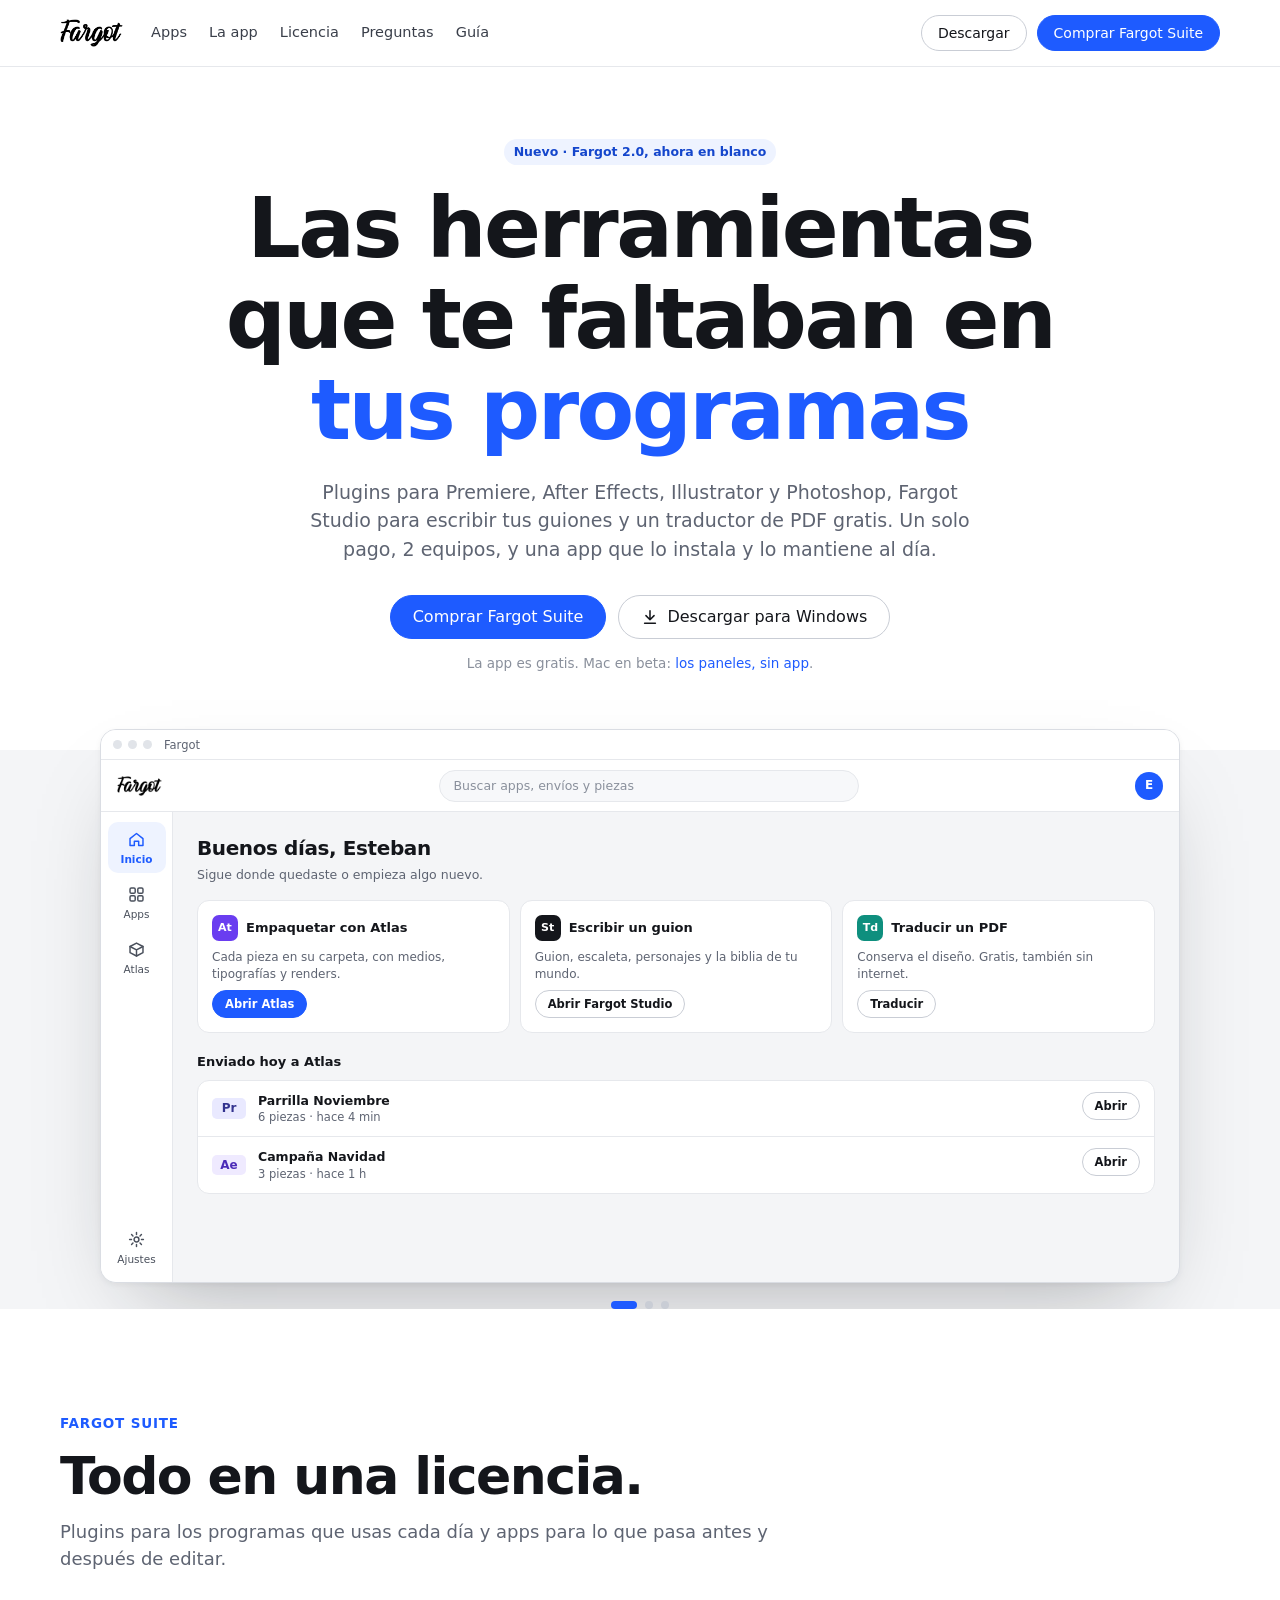
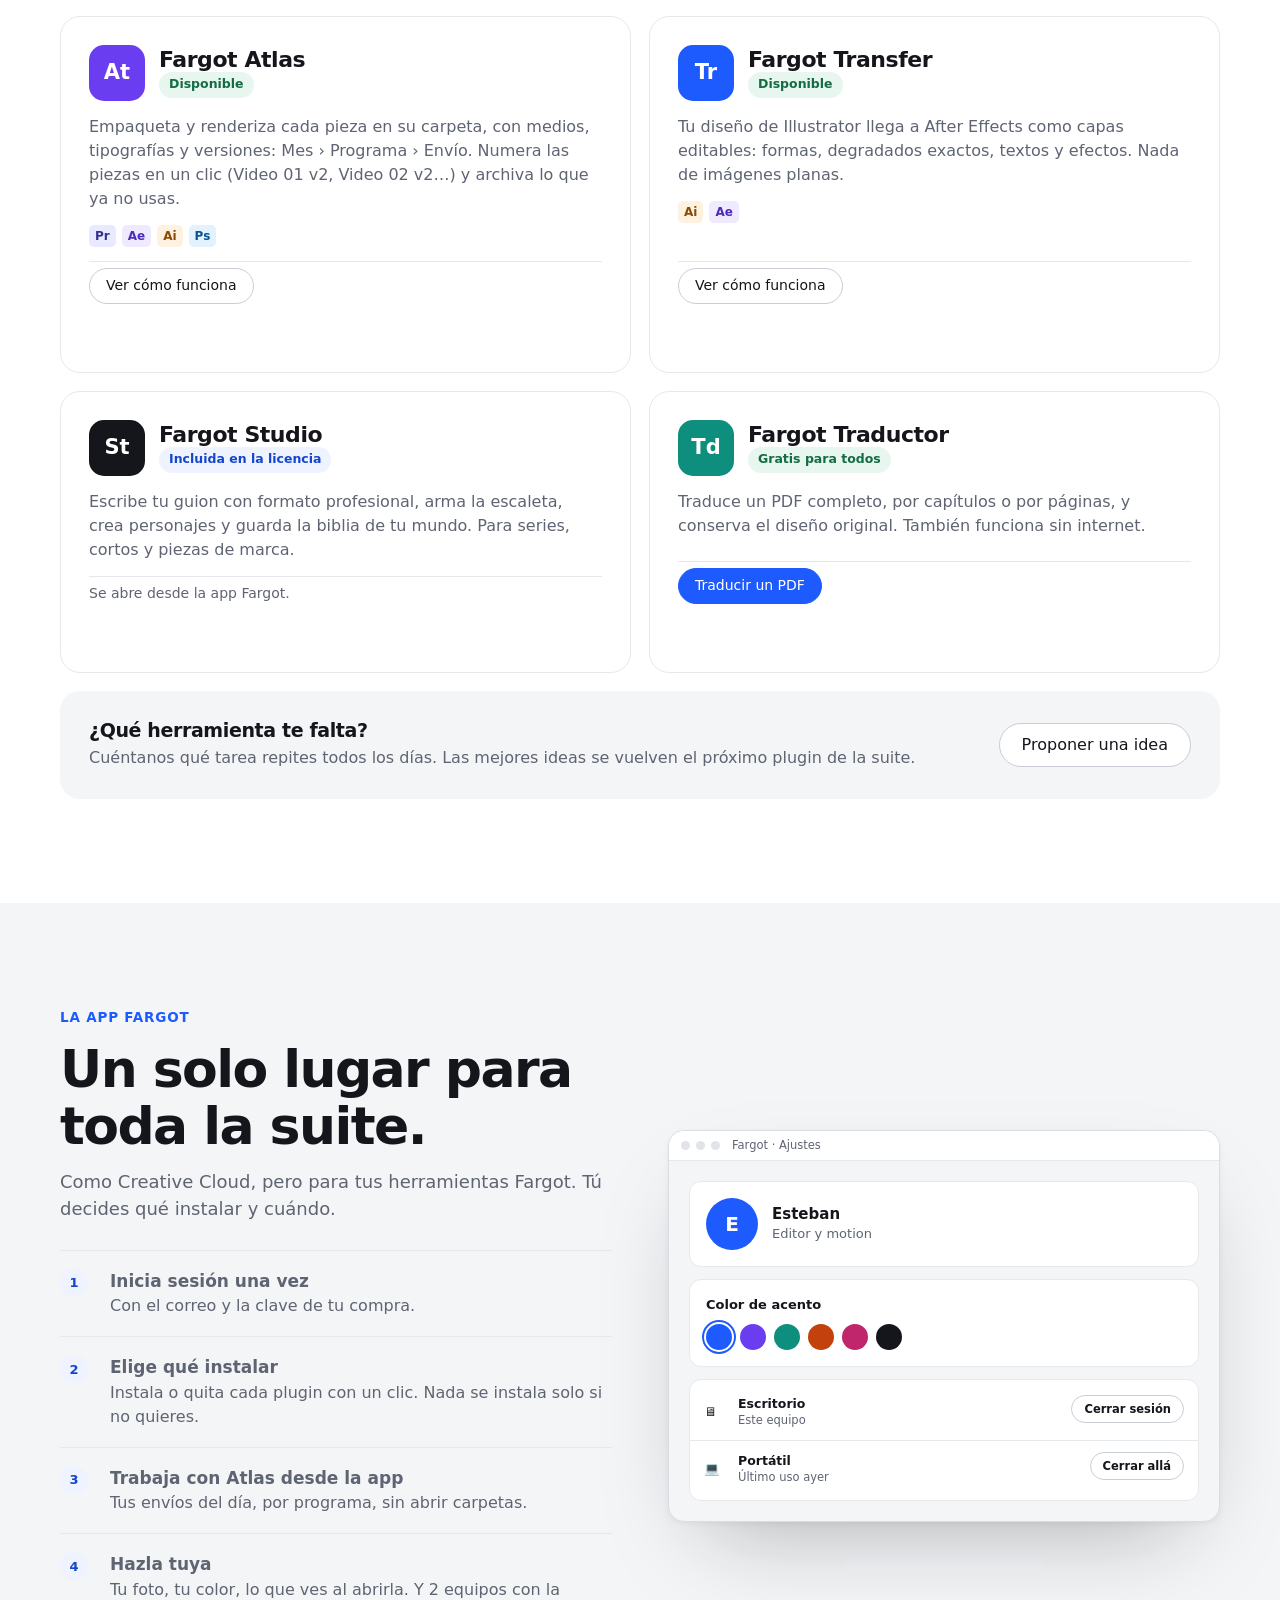
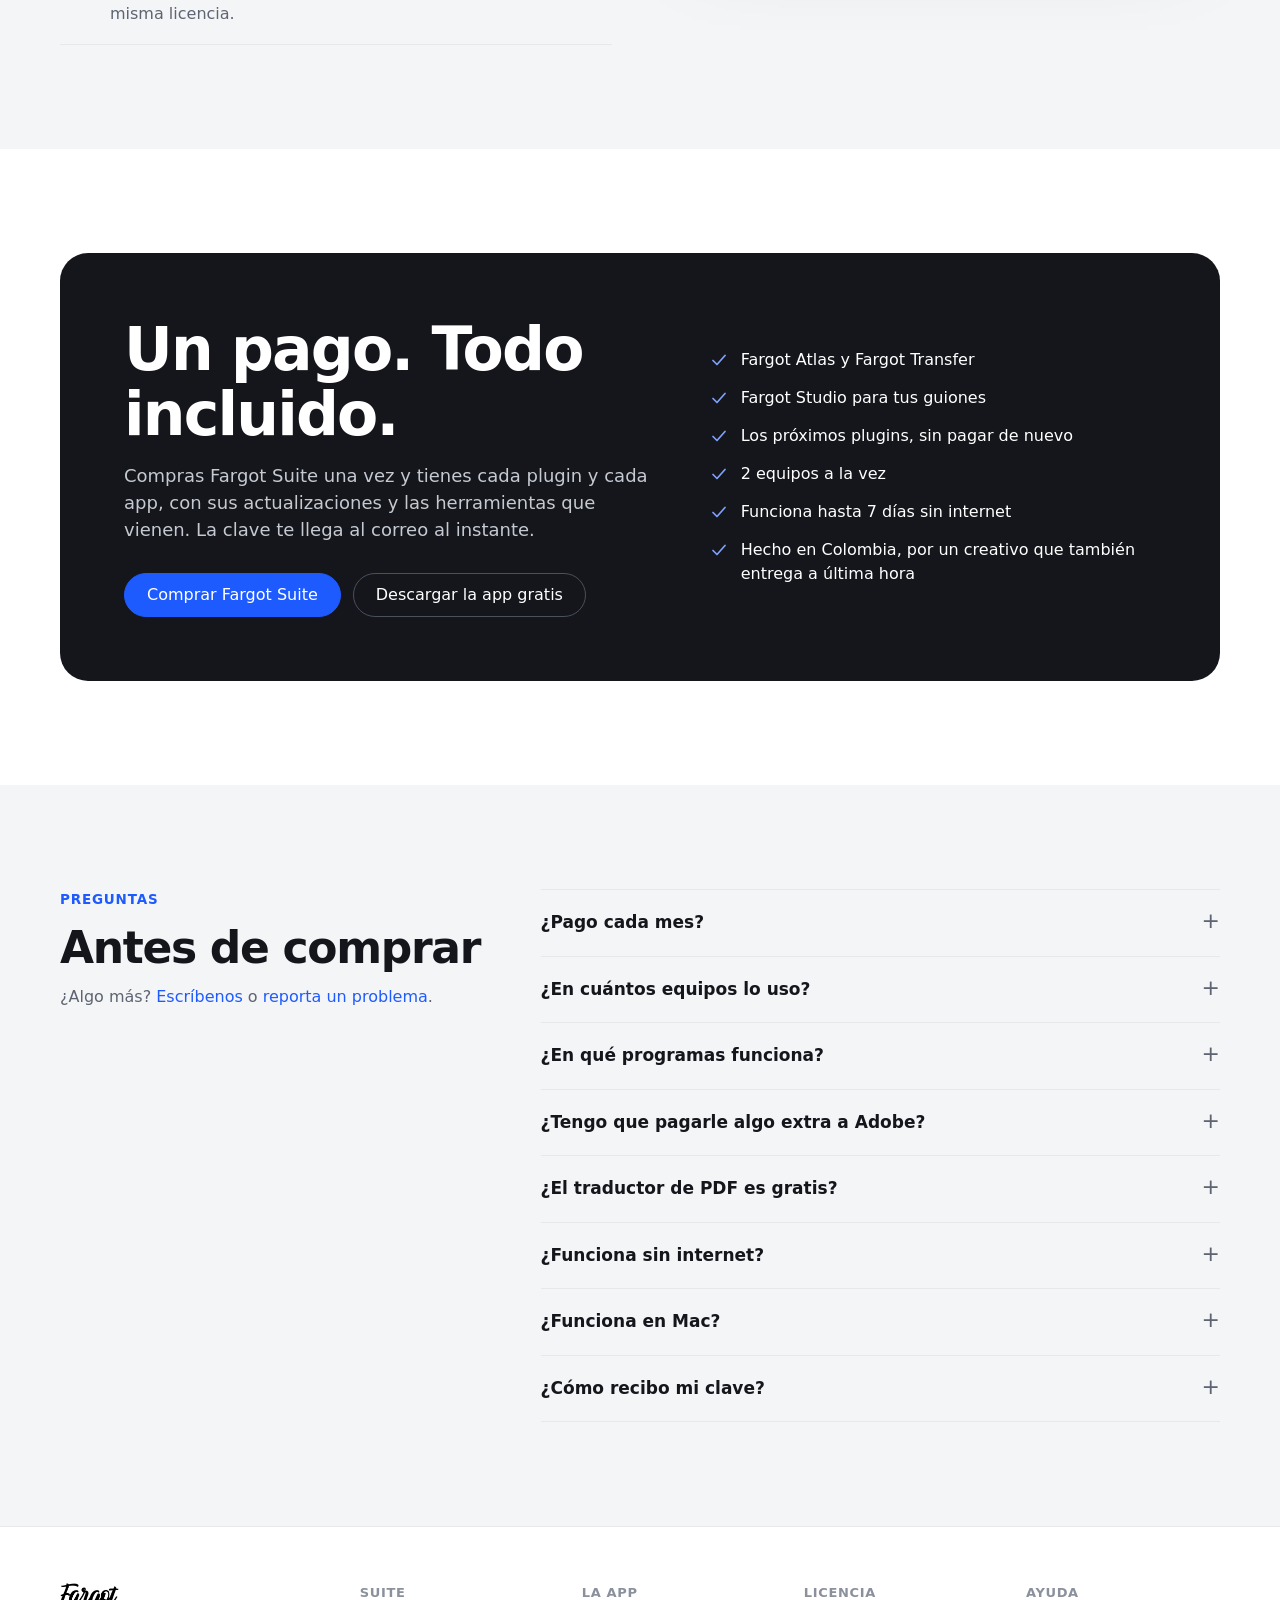
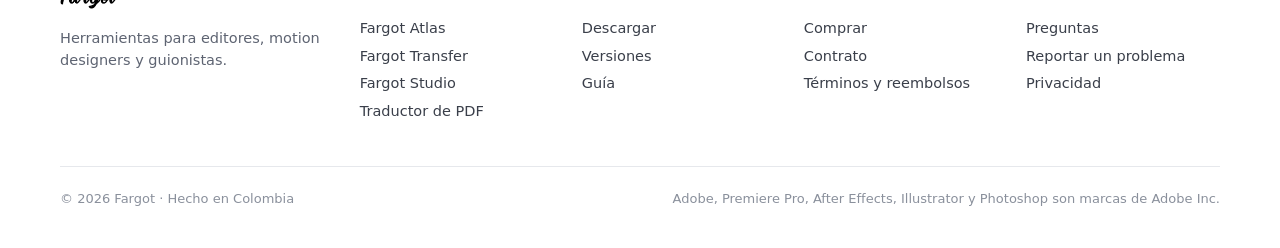
==== commit 06d2f96a: "Web 2.0: diseno en blanco, traductor de PDF en la web y manual nuevo Co-Authored-By: Claude Opus 5.5" ====
--- a/index.html
+++ b/index.html
@@ -1,396 +1,234 @@
 <!doctype html>
-<html lang="es" data-type="software" data-radius="soft" data-ground="sky" data-buttons="tonal" data-motion>
+<html lang="es">
 <head>
 <meta charset="utf-8">
 <meta http-equiv="Content-Security-Policy" content="default-src 'self'; script-src 'self' 'unsafe-inline'; style-src 'self' 'unsafe-inline' https://fonts.googleapis.com; font-src 'self' https://fonts.gstatic.com; img-src 'self' data: blob:; media-src 'self' blob:; connect-src 'self' https://script.google.com https://script.googleusercontent.com; frame-src 'self'; worker-src 'self' blob:; object-src 'none'; base-uri 'self'; form-action 'self'">
 <meta name="referrer" content="strict-origin-when-cross-origin">
 <meta name="viewport" content="width=device-width, initial-scale=1, viewport-fit=cover">
-<title>Fargot Suite: los mejores plugins para tus programas favoritos</title>
-<meta name="description" content="Fargot Suite: plugins para creativos en Premiere, After Effects, Illustrator y Photoshop. Un solo pago, todos los plugins, 2 equipos por licencia y una app que los instala y actualiza.">
+<title>Fargot: herramientas para editores, motion designers y guionistas</title>
+<meta name="description" content="Fargot reúne plugins para Premiere, After Effects, Illustrator y Photoshop, Fargot Studio para escribir guiones y un traductor de PDF gratis. Un solo pago, 2 equipos y una app que lo instala todo.">
 <meta property="og:type" content="website">
-<meta property="og:title" content="Fargot Suite: los mejores plugins para tus programas favoritos">
-<meta property="og:description" content="Plugins para Premiere, After Effects, Illustrator y Photoshop. Un solo pago, todos los plugins.">
+<meta property="og:title" content="Fargot: herramientas para editores, motion designers y guionistas">
+<meta property="og:description" content="Plugins para Premiere, After Effects, Illustrator y Photoshop, Fargot Studio y un traductor de PDF gratis. Un solo pago.">
 <meta property="og:url" content="https://farrogoeninternet-ui.github.io/fargot/">
 <meta property="og:image" content="https://farrogoeninternet-ui.github.io/fargot/share.jpg">
 <meta name="twitter:card" content="summary_large_image">
 <link rel="icon" href="img/favicon.png" type="image/png">
-<meta name="theme-color" content="#070b18">
+<meta name="theme-color" content="#ffffff">
 <link rel="canonical" href="https://farrogoeninternet-ui.github.io/fargot/">
 <link rel="preconnect" href="https://fonts.googleapis.com">
 <link rel="preconnect" href="https://fonts.gstatic.com" crossorigin>
-<link href="https://fonts.googleapis.com/css2?family=Geist:wght@400..700&family=Geist+Mono:wght@400..500&display=swap" rel="stylesheet">
-<link rel="stylesheet" href="assets/system.css">
-<link rel="stylesheet" href="assets/ui/cards.css">
-<link rel="stylesheet" href="assets/motion/motion.css">
-<link rel="stylesheet" href="assets/backgrounds/backgrounds.css">
-<link rel="stylesheet" href="assets/layout/layout.css">
-<link rel="stylesheet" href="assets/icons/icon.css">
-<style>
-:root {
-  --p-bg: #070b18; --p-surface: #0e152e; --p-ink: #eef2ff; --p-muted: #9aa6c7;
-  --p-accent: #1e5bff; --p-accent-ink: #ffffff; --p-action: #1e5bff; --p-action-ink: #ffffff;
-  --p-inv-bg: #eef2ff; --p-inv-surface: #dbdfed; --p-inv-ink: #070b18; --p-inv-muted: #535866;
-  --p-inv-accent: #1e5bff; --p-inv-accent-ink: #ffffff; --p-inv-action: #1e5bff; --p-inv-action-ink: #ffffff;
-  --font-display: "Geist", system-ui, sans-serif;
-  --font-text: "Geist", system-ui, sans-serif;
-  --font-mono: "Geist Mono", ui-monospace, "SFMono-Regular", Menlo, Consolas, monospace;
-  --display-weight: 500;
-  --display-tracking: -0.035em;
-  --display-tracking-xl: -0.045em;
-}
-</style>
-<script>document.documentElement.classList.add('m-enter');setTimeout(()=>document.documentElement.classList.add('m-enter-done'),700)</script>
-<script src="assets/backgrounds/backgrounds.js"></script>
-<script>document.documentElement.classList.add('mo-js');setTimeout(()=>document.documentElement.classList.add('mo-safe'),2500)</script>
-<link rel="modulepreload" href="assets/moments/moments.js">
-<link rel="modulepreload" href="assets/moments/lib.js">
-<link rel="modulepreload" href="assets/moments/liquid-type/moment.js">
-<style>
-  .nav__logo img { height: 30px; width: auto; display: block; }
-  .close__word { line-height: 1; }
-  @media (min-width: 640px) { .close__word { font-size: min(25.5vw, 30svh, 372px); } }
-  /* pantallas bajas (portatiles, zoom del navegador): cada seccion crece con su contenido y nunca se monta sobre la siguiente */
-  main > section, footer.closing { height: auto; min-height: calc(var(--h, 1) * 100svh); }
-  /* en el celular cada seccion mide lo que su contenido, sin huecos de pantalla completa */
-  @media (max-width: 639px) {
-    main > section:not(.hero), footer.closing { min-height: 0 !important; height: auto !important; padding-block: 56px; }
-    main > section.hero { min-height: 0 !important; height: auto !important; }
-  }
-
-  /* ---------- la app Fargot tal como es hoy (misma interfaz que Fargot.exe, con datos de ejemplo) */
-  .fa2 { width: min(900px, 100%); display: grid; grid-template-columns: 170px 1fr; border-radius: 14px; overflow: hidden; background: #07090f; color: #eef1f8; text-align: left;
-    font: 400 13px/1.35 var(--font-text); box-shadow: 0 0 0 1px rgb(255 255 255 / .1), 0 40px 80px -30px rgb(0 0 0 / .8); }
-  .fa2__side { background: #0b0e17; border-right: 1px solid rgb(255 255 255 / .07); padding: 16px 10px; display: flex; flex-direction: column; gap: 2px; }
-  .fa2__side img { height: 22px; width: auto; align-self: flex-start; margin: 2px 8px 20px; }
-  .fa2__nv { padding: 8px 10px; border-radius: 7px; color: #8b93a7; font-size: 13px; }
-  .fa2__nv.on { background: rgb(30 91 255 / .16); color: #eef1f8; }
-  .fa2__me { margin-top: auto; padding: 10px 6px 0; border-top: 1px solid rgb(255 255 255 / .07); font-size: 11.5px; color: #8b93a7; }
-  .fa2__main { padding: 16px 20px 20px; min-width: 0; }
-  .fa2__top { display: flex; align-items: center; gap: 8px; margin-bottom: 4px; }
-  .fa2__top .fa2__h { margin: 0; flex: 1; font-size: 17px; font-weight: 600; }
-  .fa2__b { height: 30px; padding: 0 12px; border-radius: 7px; display: inline-grid; place-items: center; font-size: 12px; font-weight: 500; background: #141927; box-shadow: inset 0 0 0 1px rgb(255 255 255 / .08); }
-  .fa2__b--pri { background: #1e5bff; box-shadow: none; }
-  .fa2__sub { color: #8b93a7; font-size: 12px; margin-bottom: 12px; }
-  .fa2__chips { display: flex; gap: 6px; flex-wrap: wrap; margin-bottom: 12px; }
-  .fa2__chip { display: inline-flex; align-items: center; gap: 6px; height: 28px; padding: 0 10px 0 6px; border-radius: 7px; background: #141927; color: #8b93a7; font-size: 12px; box-shadow: inset 0 0 0 1px rgb(255 255 255 / .07); }
-  .fa2__chip.on { color: #eef1f8; background: rgb(30 91 255 / .16); box-shadow: inset 0 0 0 1px rgb(30 91 255 / .5); }
-  .fa2__tbl { border-radius: 10px; background: #10141f; box-shadow: inset 0 0 0 1px rgb(255 255 255 / .07); overflow: hidden; }
-  .fa2__row { display: grid; grid-template-columns: 30px minmax(0, 1fr) 90px 120px; align-items: center; gap: 10px; min-height: 46px; padding: 0 14px; border-top: 1px solid rgb(255 255 255 / .06); }
-  .fa2__row:first-child { border-top: 0; min-height: 32px; color: #5d6478; font-size: 11px; }
-  .fa2__row b { font-weight: 500; display: block; white-space: nowrap; overflow: hidden; text-overflow: ellipsis; } .fa2__row small { color: #5d6478; font-size: 11px; }
-  .fa2__v { font-variant-numeric: tabular-nums; } .fa2__st { display: flex; align-items: center; gap: 6px; color: #8b93a7; font-size: 12px; }
-  .fa2__st i { width: 7px; height: 7px; border-radius: 50%; background: #34d399; flex: none; }
-  .ap { display: inline-grid; place-items: center; width: 24px; height: 24px; border-radius: 6px; font: 700 10.5px var(--font-text); flex: none; }
-  .ap--pr { color: #9999ff; background: #1a1d2e; } .ap--ae { color: #9f8bff; background: #1a1d2e; } .ap--ai { color: #ff9a00; background: #2a1a06; } .ap--ps { color: #31a8ff; background: #06223a; }
-  .fa2__cards { display: grid; grid-template-columns: 1fr 1fr; gap: 10px; }
-  .fa2__card { border-radius: 10px; background: #10141f; box-shadow: inset 0 0 0 1px rgb(255 255 255 / .07); padding: 14px; }
-  .fa2__card .fa2__h5 { display: flex; align-items: center; gap: 6px; margin: 0 0 6px; font-size: 14px; font-weight: 600; }
-  .fa2__card p { margin: 0 0 10px; color: #8b93a7; font-size: 12px; }
-  .fa2__ok { color: #34d399; font-size: 12px; }
-  @media (max-width: 760px) { .fa2 { grid-template-columns: 1fr; } .fa2__side { display: none; } .fa2__row { grid-template-columns: 26px minmax(0, 1fr) 54px; } .fa2__row > :nth-child(4) { display: none; } .fa2__cards { grid-template-columns: 1fr; } .fa2__top .fa2__b:not(.fa2__b--pri) { display: none; } }
-
-  /* el hero: el video de presentacion de Fargot (animacion en vivo, sin archivo de video) */
-  .hero--centred, .hero--centred .hero-text { height: auto !important; min-height: 0 !important; }
-  .hero--centred { padding-bottom: var(--s-8); }
-  .hero--centred .hero__window { width: min(100%, 1040px); margin-inline: auto; border-radius: 20px; }
-  .hero--centred .hero__window { position: relative; min-height: 0 !important; height: auto !important; aspect-ratio: 16 / 9; flex: none; background: #04060d; overflow: hidden; }
-  @media (max-width: 760px) { .hero--centred .hero__window { aspect-ratio: 4 / 5; } }
-  .reel { position: absolute; inset: 0; overflow: hidden; color: #eef2ff; font-family: var(--font-display); }
-  .reel__stage { position: absolute; left: 50%; top: 50%; width: 1280px; height: 720px; transform-origin: 0 0; }
-  .reel__bg { position: absolute; inset: -20%; background: radial-gradient(40% 50% at 30% 40%, rgb(30 91 255 / .35), transparent 70%), radial-gradient(35% 45% at 75% 65%, rgb(0 210 255 / .18), transparent 70%); animation: deriva 18s ease-in-out infinite alternate; }
-  @keyframes deriva { to { transform: translate(6%, -4%) scale(1.08); } }
-  .esc { position: absolute; inset: 0; display: grid; place-items: center; text-align: center; opacity: 0; transition: opacity .6s; pointer-events: none; }
-  .esc.on { opacity: 1; }
-  .esc .e { opacity: 0; transform: translateY(26px); transition: opacity .7s cubic-bezier(.2,.7,.2,1), transform .7s cubic-bezier(.2,.7,.2,1); transition-delay: calc(var(--d, 0) * 1s); }
-  .esc.on .e { opacity: 1; transform: none; }
-  .r-big { font-size: 92px; line-height: .98; letter-spacing: -.045em; font-weight: 500; margin: 0; }
-  .r-mid { font-size: 64px; line-height: 1.02; letter-spacing: -.04em; font-weight: 500; margin: 0; }
-  .r-small { font-size: 24px; color: #9aa6c7; margin: 22px 0 0; font-family: var(--font-text); letter-spacing: 0; }
-  .r-grad { background: linear-gradient(90deg, #6aa2ff, #00d2ff); -webkit-background-clip: text; background-clip: text; color: transparent; }
-  .r-logo { height: 120px; width: auto; }
-  .r-apps { display: flex; gap: 22px; justify-content: center; margin-bottom: 40px; }
-  .r-app { display: grid; place-items: center; width: 108px; height: 108px; border-radius: 26px; font: 700 40px var(--font-text); box-shadow: 0 20px 50px rgb(0 0 0 / .45); }
-  .r-app--pr { color: #9999ff; background: #1a1d2e; } .r-app--ae { color: #9f8bff; background: #1a1d2e; } .r-app--ai { color: #ff9a00; background: #2a1a06; } .r-app--ps { color: #31a8ff; background: #06223a; }
-  .esc .r-app { opacity: 0; transform: translateY(60px) rotate(-8deg) scale(.8); transition: transform .8s cubic-bezier(.2,.9,.25,1.2), opacity .5s; transition-delay: calc(var(--d) * 1s); }
-  .esc.on .r-app { opacity: 1; transform: none; }
-  /* Transfer: un diseño que vuela de Illustrator a After Effects */
-  .r-flujo { display: flex; align-items: center; gap: 40px; margin-bottom: 44px; }
-  .r-flujo .r-app { width: 96px; height: 96px; font-size: 34px; }
-  .r-vuelo { position: relative; width: 300px; height: 96px; }
-  .r-vuelo i { position: absolute; top: 34px; width: 28px; height: 28px; border-radius: 7px; left: 0; opacity: 0; }
-  .esc.on .r-vuelo i { animation: vuela 1.6s cubic-bezier(.6,0,.3,1) infinite; animation-delay: calc(var(--d) * 1s); }
-  @keyframes vuela { 0% { left: 0; opacity: 0; transform: rotate(0) } 15% { opacity: 1 } 85% { opacity: 1 } 100% { left: 272px; opacity: 0; transform: rotate(180deg) } }
-  /* Atlas: piezas que caen en sus carpetas */
-  .r-carpetas { display: flex; gap: 26px; justify-content: center; margin-bottom: 44px; }
-  .r-carpeta { position: relative; width: 150px; height: 112px; border-radius: 10px; background: #f5b84a; box-shadow: 0 20px 40px rgb(0 0 0 / .4); }
-  .r-carpeta::before { content: ""; position: absolute; left: 0; top: -12px; width: 60px; height: 20px; border-radius: 8px 8px 0 0; background: #f5b84a; }
-  .r-carpeta b { position: absolute; left: 0; right: 0; bottom: 12px; font: 600 16px var(--font-text); color: #3a2a06; }
-  .r-carpeta i { position: absolute; left: 50%; top: -120px; width: 46px; height: 58px; margin-left: -23px; border-radius: 6px; background: #eef2ff; box-shadow: 0 8px 20px rgb(0 0 0 / .35); opacity: 0; }
-  .esc.on .r-carpeta i { animation: cae 1s cubic-bezier(.5,0,.3,1) forwards; animation-delay: calc(var(--d) * 1s); }
-  @keyframes cae { 0% { top: -140px; opacity: 0 } 30% { opacity: 1 } 100% { top: 18px; opacity: 1 } }
-  .r-ver { display: inline-block; margin-left: 12px; padding: 4px 12px; border-radius: 99px; background: rgb(52 211 153 / .15); color: #34d399; font: 600 22px var(--font-text); vertical-align: middle; }
-  /* subtitulos de progreso y boton de pausa */
-  .reel__barra { position: absolute; left: 24px; right: 76px; bottom: 26px; display: flex; gap: 6px; z-index: 2; }
-  .reel__barra i { flex: 1; height: 3px; border-radius: 2px; background: rgb(255 255 255 / .16); overflow: hidden; }
-  .reel__barra i b { display: block; height: 100%; width: 0; background: #eef2ff; }
-  .reel__pausa { position: absolute; right: 16px; bottom: 12px; z-index: 3; width: 40px; height: 40px; border-radius: 50%; border: 1px solid rgb(255 255 255 / .25); background: rgb(7 11 24 / .7); color: #eef2ff; display: grid; place-items: center; cursor: pointer; }
-  .reel__pausa:focus-visible { outline: 2px solid #eef2ff; outline-offset: 2px; }
-  @media (prefers-reduced-motion: reduce) { .reel__bg { animation: none; } .esc, .esc .e, .esc .r-app { transition: none; } }
-  .hero__window .ui-pause:focus-visible { outline: 2px solid #070b18; outline-offset: 2px; box-shadow: 0 0 0 6px #eef2ff; }
-  .fa2__row.is-new { animation: fila .5s ease both; }
-  @keyframes fila { from { opacity: 0; transform: translateY(-6px); } }
-  @media (prefers-reduced-motion: reduce) { .fa2__row.is-new { animation: none; } }
-
-  /* la seccion de la app: la app junto a lo que hace */
-  .app-split .fa2 { margin-left: auto; }
-  .app-split .rows { margin-top: var(--s-7); }
-  @media (max-width: 1023px) { .app-split .fa2 { margin: var(--s-6) 0 0; } }
-
-  /* plugins de la suite */
-  #plugins .panel { --p-h: 220px; display: grid; place-items: center; }
-  .pl-flow { display: flex; align-items: center; gap: 14px; }
-  .pl-flow svg { color: #9aa6c7; }
-  .pl-grid { display: grid; grid-template-columns: repeat(3, 44px); gap: 10px; }
-  .pl-grid i { width: 44px; height: 44px; border-radius: 13px; display: block; background: rgb(255 255 255 / .07); box-shadow: inset 0 0 0 1px rgb(255 255 255 / .1); }
-  .pl-grid i.on { background: linear-gradient(45deg, #2f7bff, #0a2fe0); }
-  .pl-grid i.next { box-shadow: inset 0 0 0 1px rgb(0 210 255 / .7); background: rgb(0 210 255 / .08); }
-  .pl-msg { width: min(280px, 86%); border-radius: 16px; padding: 14px 16px; background: #0e152e; box-shadow: inset 0 0 0 1px rgb(255 255 255 / .12); font-size: 16px; }
-  .pl-msg small { display: block; color: #9aa6c7; font-size: 13px; margin-bottom: 6px; }
-  .tag { align-self: flex-start; display: inline-flex; height: 26px; align-items: center; padding: 0 10px; border-radius: 13px; font-size: 13px; border: 1px solid rgb(255 255 255 / .14); color: var(--muted); }
-  .tag.on { color: #7ff5c6; background: #0b3a2a; border-color: rgb(52 227 160 / .45); }
-  .faq-apps { display: flex; gap: var(--s-4); margin-top: var(--s-6); }
-</style>
+<link href="https://fonts.googleapis.com/css2?family=Inter:wght@400..700&display=swap" rel="stylesheet">
+<link rel="stylesheet" href="blanco.css">
 <script src="correo.js" defer></script>
+<script src="sitio.js" defer></script>
 </head>
 <body>
-
-<header class="nav nav--centre">
-  <div class="wrap nav__bar">
-    <a class="skip-link" href="#top">Ir al contenido</a>
-    <a class="nav__logo" href="#top" aria-label="Fargot Suite, inicio"><img src="img/fargot-logo.png" alt="Fargot" width="68" height="30"></a>
-    <nav class="nav__links" aria-label="Principal">
-      <div class="nav__item"><a class="nav__link" href="#plugins">Plugins</a></div>
-      <div class="nav__item"><a class="nav__link" href="#licencia">Licencia</a></div>
-      <div class="nav__item"><a class="nav__link" href="#app">App</a></div>
-      <div class="nav__item"><a class="nav__link" href="#faq">Preguntas</a></div>
+<a class="saltar" href="#contenido">Ir al contenido</a>
+
+<header class="barra">
+  <div class="envoltura">
+    <a class="barra-logo" href="index.html" aria-label="Fargot, inicio"><img src="img/fargot-logo-2.png" alt="Fargot" width="63" height="28"></a>
+    <nav aria-label="Principal">
+      <a href="#apps">Apps</a>
+      <a href="#app">La app</a>
+      <a href="#licencia">Licencia</a>
+      <a href="#preguntas">Preguntas</a>
+      <a href="ayuda.html">Guía</a>
     </nav>
-    <div class="nav__actions">
-      <a class="btn btn--primary" href="https://farfot.lemonsqueezy.com/checkout/buy/a297658e-514b-4c76-a8c4-a7425564fb5b">Comprar Fargot Suite</a>
-    </div>
-    <button class="nav__toggle" type="button" aria-expanded="false" aria-label="Menú">
-      <svg width="18" height="18" viewBox="0 0 18 18" aria-hidden="true"><path d="M2 5h14M2 13h14" stroke="currentColor" stroke-width="1.6" stroke-linecap="round"/></svg>
-    </button>
+    <div class="acciones">
+      <a class="btn chico" href="https://github.com/farrogoeninternet-ui/fargot/releases/latest/download/Fargot-Setup.exe">Descargar</a>
+      <a class="btn chico pri" href="https://farfot.lemonsqueezy.com/checkout/buy/a297658e-514b-4c76-a8c4-a7425564fb5b">Comprar Fargot Suite</a>
+    </div>
   </div>
 </header>
 
-<main id="top">
-  <section class="hero hero--centred" data-enter aria-labelledby="hero-h">
-    <div class="wrap"><div class="hero-text">
-      <div class="hero__c">
-        <a class="pill" href="atlas.html"><span>Nuevo: Fargot Atlas</span><span class="muted">Ver cómo funciona</span></a>
-        <h1 id="hero-h">Los mejores plugins para tus programas favoritos</h1>
-        <p class="hero__lead">Fargot Suite es la caja de herramientas de los creativos que trabajan en Premiere, After Effects, Illustrator y Photoshop. Un solo pago te da todos los plugins en 2 equipos, y la app Fargot los instala y los mantiene al día.</p>
-        <div class="btn-row"><a class="btn btn--primary" href="https://farfot.lemonsqueezy.com/checkout/buy/a297658e-514b-4c76-a8c4-a7425564fb5b">Comprar Fargot Suite</a><a class="btn btn--secondary" href="https://github.com/farrogoeninternet-ui/fargot/releases/latest/download/Fargot-Setup.exe">Descargar para Windows</a><a class="btn btn--secondary" href="ayuda.html#mac">Descargar para Mac (beta)</a></div>
-      </div>
-      <div class="hero__window" role="img" aria-label="Video de presentación de Fargot Suite: hecho por creativos para creativos; plugins para Premiere, After Effects, Illustrator y Photoshop; Fargot Transfer lleva tu diseño editable de Illustrator a After Effects; Fargot Atlas ordena tu parrilla en un clic; un solo pago para todos los plugins; hecho en Colombia.">
-        <div class="reel" id="reel" aria-hidden="true">
-          <div class="reel__bg"></div>
-          <div class="reel__stage" id="reelStage">
-            <div class="esc" data-t="4">
-              <div><img class="r-logo e" src="img/fargot-logo.png" alt="" style="--d:.1"><p class="r-mid e" style="--d:.5;margin-top:26px">Hecho por creativos,<br><span class="r-grad">para creativos.</span></p></div>
+<main id="contenido">
+  <section class="portada" aria-labelledby="portada-h">
+    <div class="envoltura">
+      <span class="etq">Nuevo · Fargot 2.0, ahora en blanco</span>
+      <h1 id="portada-h">Las herramientas que te faltaban en <em>tus programas</em></h1>
+      <p class="bajada">Plugins para Premiere, After Effects, Illustrator y Photoshop, Fargot Studio para escribir tus guiones y un traductor de PDF gratis. Un solo pago, 2 equipos, y una app que lo instala y lo mantiene al día.</p>
+      <div class="botones">
+        <a class="btn pri" href="https://farfot.lemonsqueezy.com/checkout/buy/a297658e-514b-4c76-a8c4-a7425564fb5b">Comprar Fargot Suite</a>
+        <a class="btn" href="https://github.com/farrogoeninternet-ui/fargot/releases/latest/download/Fargot-Setup.exe"><svg viewBox="0 0 20 20" aria-hidden="true"><path d="M10 3v10M5.5 8.5 10 13l4.5-4.5M4 17h12"/></svg>Descargar para Windows</a>
+      </div>
+      <p class="nota">La app es gratis. Mac en beta: <a href="ayuda.html#mac">los paneles, sin app</a>.</p>
+    </div>
+
+    <div class="escenario aparece">
+      <div class="app" data-demo="6500" role="img" aria-label="La app Fargot: Inicio, Apps y Atlas">
+        <div class="app-titulo"><i></i><i></i><i></i><span style="margin-left:6px">Fargot</span></div>
+        <div class="app-barra"><img src="img/fargot-logo-2.png" alt=""><div class="app-buscar">Buscar apps, envíos y piezas</div><span class="app-av">E</span></div>
+        <div class="app-cuerpo">
+          <div class="app-lat">
+            <span data-v="inicio"><svg viewBox="0 0 22 22"><path d="M3.5 10 11 4l7.5 6v8h-5v-5h-5v5h-5z"/></svg>Inicio</span>
+            <span data-v="apps"><svg viewBox="0 0 22 22"><rect x="3.5" y="3.5" width="6" height="6" rx="1.5"/><rect x="12.5" y="3.5" width="6" height="6" rx="1.5"/><rect x="3.5" y="12.5" width="6" height="6" rx="1.5"/><rect x="12.5" y="12.5" width="6" height="6" rx="1.5"/></svg>Apps</span>
+            <span data-v="atlas"><svg viewBox="0 0 22 22"><path d="M3.5 7.5 11 3.5l7.5 4v7L11 18.5l-7.5-4z"/><path d="M3.5 7.5 11 11.5l7.5-4M11 11.5v7"/></svg>Atlas</span>
+            <span class="crece"></span>
+            <span data-v="ajustes"><svg viewBox="0 0 22 22"><circle cx="11" cy="11" r="2.8"/><path d="M11 3v2.2M11 16.8V19M3 11h2.2M16.8 11H19M5.3 5.3l1.6 1.6M15.1 15.1l1.6 1.6M5.3 16.7l1.6-1.6M15.1 6.9l1.6-1.6"/></svg>Ajustes</span>
+          </div>
+          <div class="app-vistas">
+            <div class="app-vista" data-v="inicio" data-nombre="Inicio">
+              <h4>Buenos días, Esteban</h4><p class="sub">Sigue donde quedaste o empieza algo nuevo.</p>
+              <div class="r3">
+                <div class="t acc"><div class="cab"><span class="ic c-at">At</span>Empaquetar con Atlas</div><p>Cada pieza en su carpeta, con medios, tipografías y renders.</p><span class="mb pri">Abrir Atlas</span></div>
+                <div class="t acc"><div class="cab"><span class="ic c-st">St</span>Escribir un guion</div><p>Guion, escaleta, personajes y la biblia de tu mundo.</p><span class="mb">Abrir Fargot Studio</span></div>
+                <div class="t acc"><div class="cab"><span class="ic c-td">Td</span>Traducir un PDF</div><p>Conserva el diseño. Gratis, también sin internet.</p><span class="mb">Traducir</span></div>
+              </div>
+              <p style="font-weight:600;margin:20px 0 8px">Enviado hoy a Atlas</p>
+              <div class="t">
+                <div class="fila" style="grid-template-columns:34px minmax(0,1fr) auto"><span class="sello s-pr">Pr</span><span><b style="font-weight:600">Parrilla Noviembre</b><small>6 piezas · hace 4 min</small></span><span class="mb">Abrir</span></div>
+                <div class="fila" style="grid-template-columns:34px minmax(0,1fr) auto"><span class="sello s-ae">Ae</span><span><b style="font-weight:600">Campaña Navidad</b><small>3 piezas · hace 1 h</small></span><span class="mb">Abrir</span></div>
+              </div>
             </div>
-            <div class="esc" data-t="4.5">
-              <div><div class="r-apps"><span class="r-app r-app--pr" style="--d:.1">Pr</span><span class="r-app r-app--ae" style="--d:.25">Ae</span><span class="r-app r-app--ai" style="--d:.4">Ai</span><span class="r-app r-app--ps" style="--d:.55">Ps</span></div>
-                <p class="r-mid e" style="--d:.9">Tus programas favoritos,<br><span class="r-grad">con superpoderes.</span></p></div>
+            <div class="app-vista" data-v="apps" data-nombre="Apps">
+              <h4>Apps y plugins</h4><p class="sub">Tú decides qué se instala, qué se actualiza y qué se quita.</p>
+              <div class="t">
+                <div class="fila"><span class="ic c-at">At</span><span><b style="font-weight:600">Fargot Atlas</b><small>Empaqueta y renderiza cada pieza, con versiones.</small></span><span class="estado-ok">Instalado</span><span class="mb pri">Abrir</span></div>
+                <div class="fila"><span class="ic c-tr">Tr</span><span><b style="font-weight:600">Fargot Transfer</b><small>De Illustrator a After Effects en capas editables.</small></span><span class="estado-ok">Instalado</span><span class="mb pri">Abrir</span></div>
+                <div class="fila"><span class="ic c-st">St</span><span><b style="font-weight:600">Fargot Studio</b><small>Guion, escaleta, personajes y la biblia de tu mundo.</small></span><span class="muted" style="font-size:11.5px">Incluida</span><span class="mb">Instalar</span></div>
+                <div class="fila"><span class="ic c-td">Td</span><span><b style="font-weight:600">Fargot Traductor</b><small>Traduce PDFs conservando el diseño.</small></span><span class="muted" style="font-size:11.5px">Gratis</span><span class="mb">Abrir</span></div>
+              </div>
             </div>
-            <div class="esc" data-t="4">
-              <div><p class="r-big e" style="--d:.1">Menos clics repetidos.</p><p class="r-big e r-grad" style="--d:.7">Más tiempo para crear.</p></div>
-            </div>
-            <div class="esc" data-t="5">
-              <div><div class="r-flujo" style="justify-content:center"><span class="r-app r-app--ai" style="--d:.1">Ai</span><span class="r-vuelo"><i style="--d:.6;background:#1e5bff"></i><i style="--d:.9;background:#ffe600"></i><i style="--d:1.2;background:#ff00b4"></i></span><span class="r-app r-app--ae" style="--d:.3">Ae</span></div>
-                <p class="r-mid e" style="--d:.5">Fargot Transfer</p><p class="r-small e" style="--d:.8">Tu diseño de Illustrator llega a After Effects en capas editables.</p></div>
-            </div>
-            <div class="esc" data-t="5.5">
-              <div><div class="r-carpetas"><span class="r-carpeta"><i style="--d:.5"></i><b>Video 01</b></span><span class="r-carpeta"><i style="--d:.8"></i><b>Video 02</b></span><span class="r-carpeta"><i style="--d:1.1"></i><b>Carrusel</b></span><span class="r-carpeta"><i style="--d:1.4"></i><b>Historia</b></span></div>
-                <p class="r-mid e" style="--d:.3">Fargot Atlas <span class="r-ver e" style="--d:2">v02</span></p><p class="r-small e" style="--d:.6">Tu parrilla, ordenada en un clic: cada pieza en su carpeta, con sus versiones.</p></div>
-            </div>
-            <div class="esc" data-t="4">
-              <div><p class="r-big e" style="--d:.1">Un pago.</p><p class="r-big e r-grad" style="--d:.5">Todos los plugins.</p><p class="r-small e" style="--d:1">Y los que vienen, incluidos.</p></div>
-            </div>
-            <div class="esc" data-t="4.5">
-              <div><p class="r-mid e" style="--d:.1">Hecho en Colombia</p><p class="r-mid e r-grad" style="--d:.5">por un creativo que también<br>entrega a última hora.</p></div>
-            </div>
-            <div class="esc" data-t="4">
-              <div><img class="r-logo e" src="img/fargot-logo.png" alt="" style="--d:.1"><p class="r-small e" style="--d:.5;font-size:28px;color:#eef2ff">Los mejores plugins para tus programas favoritos.</p></div>
+            <div class="app-vista" data-v="atlas" data-nombre="Atlas">
+              <div class="pest"><b class="on"><span class="sello s-pr" style="padding:0 4px;font-size:10px">Pr</span>Premiere</b><b>After Effects</b><b>Illustrator</b><b>Photoshop</b></div>
+              <div class="atlas-g">
+                <div>
+                  <p class="muted" style="font-size:10.5px;font-weight:700;letter-spacing:.05em;margin-bottom:6px">HOY</p>
+                  <div class="envio on"><b>Parrilla Noviembre <span class="tag">NUEVO</span></b><span class="muted">6 piezas · hace 4 min</span></div>
+                  <div class="envio"><b>Spots Cliente B</b><span class="muted">4 piezas · 9:12 a. m.</span></div>
+                </div>
+                <div class="t">
+                  <div style="padding:12px 14px;display:flex;justify-content:space-between;align-items:center;gap:8px"><b style="font-size:14px">Parrilla Noviembre</b><span style="display:flex;gap:6px"><span class="mb">Numerar</span><span class="mb">Renderizar 6</span><span class="mb pri">Empaquetar 6</span></span></div>
+                  <div class="pieza"><span class="cb"></span><span>Video 01</span><span class="v">v2</span></div>
+                  <div class="pieza"><span class="cb"></span><span>Video 02</span><span class="v">v2</span></div>
+                  <div class="pieza"><span class="cb"></span><span>Video 03</span><span class="v">v1</span></div>
+                  <div class="pieza"><span class="cb"></span><span>Historia 01</span><span class="v">v1</span></div>
+                  <div style="padding:10px 14px 14px;font-size:11.5px" class="muted">Noviembre › Premiere › Parrilla Noviembre<div class="progreso"><i></i></div></div>
+                </div>
+              </div>
+              <div class="aviso-app">✓ Empaquetado: 6 piezas en su carpeta</div>
             </div>
           </div>
-          <div class="reel__barra" id="reelBarra"></div>
-        </div>
-        <button class="reel__pausa" id="reelPausa" type="button" aria-label="Pausar el video"><svg width="14" height="14" viewBox="0 0 14 14" aria-hidden="true" id="reelIco"><path d="M4 2v10M10 2v10" stroke="currentColor" stroke-width="2" stroke-linecap="round"/></svg></button>
-      </div>
-    </div></div>
-  </section>
-
-  <section class="section" id="plugins" style="--hm: 2" aria-labelledby="plugins-h">
-    <div class="wrap">
-      <div class="section-head">
-        <h2 id="plugins-h">Los plugins de la suite. <span class="muted">Todos entran en la misma licencia.</span></h2>
-      </div>
-      <div class="grid">
-        <a class="card card--row span-4" href="transfer.html">
-          <span class="tag on">Disponible</span>
-          <h3>Fargot Transfer</h3>
-          <p>Pasa tu diseño de Illustrator a After Effects como capas editables, con degradados, textos y efectos.</p>
-          <div class="panel"><div class="pl-flow"><img class="ic ic-40" src="assets/icons/illustrator.svg" alt="Illustrator" width="40" height="39"><svg width="40" height="16" viewBox="0 0 40 16" aria-hidden="true"><path d="M2 8h32M28 3l6 5-6 5" fill="none" stroke="currentColor" stroke-width="2" stroke-linecap="round" stroke-linejoin="round"/></svg><img class="ic ic-40" src="assets/icons/after-effects.svg" alt="After Effects" width="40" height="39"></div></div>
-        </a>
-        <a class="card card--row span-4" href="atlas.html">
-          <span class="tag on">Nuevo</span>
-          <h3>Fargot Atlas</h3>
-          <p>Empaqueta y renderiza cada pieza de tu parrilla en su carpeta, con medios, tipografías y versiones. En Premiere, After Effects, Illustrator y Photoshop.</p>
-          <div class="panel"><div class="pl-flow" role="img" aria-label="Premiere, After Effects, Illustrator y Photoshop"><span class="ap ap--pr" style="width:40px;height:40px;font-size:15px;border-radius:10px">Pr</span><span class="ap ap--ae" style="width:40px;height:40px;font-size:15px;border-radius:10px">Ae</span><span class="ap ap--ai" style="width:40px;height:40px;font-size:15px;border-radius:10px">Ai</span><span class="ap ap--ps" style="width:40px;height:40px;font-size:15px;border-radius:10px">Ps</span></div></div>
-        </a>
-        <a class="card card--row span-4" href="reportar.html" data-correo data-asunto="Idea para un plugin de Fargot">
-          <span class="tag">Tu idea</span>
-          <h3>¿Qué plugin necesitas?</h3>
-          <p>Cuéntanos qué tarea repites todos los días en tus programas. Las mejores ideas se vuelven el próximo plugin de la suite.</p>
-          <div class="panel"><div class="pl-msg" role="img" aria-label="Un mensaje al equipo Fargot con tu idea"><small>Para el equipo Fargot</small>Quiero un plugin que…</div></div>
-        </a>
-      </div>
-    </div>
-  </section>
-
-  <section class="section statement" id="licencia" data-moment="liquid-type" aria-labelledby="licencia-h">
-    <div class="wrap">
-      <div class="section-head" style="max-width:none">
-        <h2 id="licencia-h" class="mo-lt__type">Un pago, todos los plugins</h2>
-        <p>Compras la licencia de Fargot Suite una vez y tienes cada plugin de la suite con sus actualizaciones, en tu escritorio y tu portátil a la vez.</p>
-      </div>
-    </div>
-  </section>
-
-  <section class="section" id="app" aria-labelledby="app-h">
-    <div class="wrap">
-      <div class="grid grid--top app-split">
-        <div class="span-6">
-          <h2 id="app-h">La app Fargot para toda la suite</h2>
-          <ul class="rows">
-            <li><span class="rows__name">Inicia sesión una vez</span><p>Con el correo y la clave de tu compra.</p></li>
-            <li><span class="rows__name">Instala todo sola</span><p>Pone los paneles en Premiere, After Effects, Illustrator y Photoshop por ti.</p></li>
-            <li><span class="rows__name">Ordena tus parrillas</span><p>Con Atlas ves cada pieza, la empaquetas y la renderizas sin abrir carpetas.</p></li>
-            <li><span class="rows__name">Usa 2 equipos a la vez</span><p>Ves tus equipos y cierras sesión en uno desde aquí.</p></li>
-            <li><span class="rows__name">Se actualiza sola</span><p>Te avisa de cada versión nueva y la instala.</p></li>
-          </ul>
-          <p style="margin-top:var(--s-6)"><a class="link" href="https://github.com/farrogoeninternet-ui/fargot/releases/latest/download/Fargot-Setup.exe">Descargar la app Fargot para Windows</a><br><a class="link" href="ayuda.html#mac">En Mac (beta): los paneles, sin app</a></p>
-        </div>
-        <div class="span-6 start-7" role="img" aria-label="La app Fargot en la sección Plugins: Fargot Transfer y Fargot Atlas instalados">
-          <div class="fa2" aria-hidden="true" style="grid-template-columns:1fr">
-            <div class="fa2__main">
-              <div class="fa2__top"><b class="fa2__h">Plugins</b><span class="fa2__b">¿Cómo abro los paneles?</span></div>
-              <div class="fa2__cards" style="margin-top:12px">
-                <div class="fa2__card"><b class="fa2__h5"><span class="ap ap--ai">Ai</span><span class="ap ap--ae">Ae</span>Fargot Transfer</b><p>Tu diseño de Illustrator llega a After Effects en capas editables.</p><span class="fa2__ok">Instalado</span></div>
-                <div class="fa2__card"><b class="fa2__h5"><span class="ap ap--pr">Pr</span>Fargot Atlas</b><p>Cada pieza de tu parrilla en su carpeta, con renders por versión.</p><span class="fa2__ok">Panel instalado</span></div>
-                <div class="fa2__card" style="opacity:.6"><b class="fa2__h5">Próximo plugin</b><p>Incluido en tu licencia cuando salga.</p></div>
-              </div>
-            </div>
+        </div>
+      </div>
+      <div class="app-puntos"></div>
+    </div>
+  </section>
+
+  <section class="seccion" id="apps" aria-labelledby="apps-h">
+    <div class="envoltura">
+      <div class="seccion-cab aparece"><span class="pre">Fargot Suite</span><h2 id="apps-h">Todo en una licencia.</h2><p>Plugins para los programas que usas cada día y apps para lo que pasa antes y después de editar.</p></div>
+      <div class="apps-g">
+        <article class="app-tarjeta aparece">
+          <div class="cab"><span class="ic g c-at">At</span><div><h3>Fargot Atlas</h3><span class="etq ok">Disponible</span></div></div>
+          <p>Empaqueta y renderiza cada pieza en su carpeta, con medios, tipografías y versiones: Mes › Programa › Envío. Numera las piezas en un clic (Video 01 v2, Video 02 v2…) y archiva lo que ya no usas.</p>
+          <div class="progs"><span class="sello s-pr">Pr</span><span class="sello s-ae">Ae</span><span class="sello s-ai">Ai</span><span class="sello s-ps">Ps</span></div>
+          <div class="pie"><a class="btn chico" href="atlas.html">Ver cómo funciona</a></div>
+        </article>
+        <article class="app-tarjeta aparece">
+          <div class="cab"><span class="ic g c-tr">Tr</span><div><h3>Fargot Transfer</h3><span class="etq ok">Disponible</span></div></div>
+          <p>Tu diseño de Illustrator llega a After Effects como capas editables: formas, degradados exactos, textos y efectos. Nada de imágenes planas.</p>
+          <div class="progs"><span class="sello s-ai">Ai</span><span class="sello s-ae">Ae</span></div>
+          <div class="pie"><a class="btn chico" href="transfer.html">Ver cómo funciona</a></div>
+        </article>
+        <article class="app-tarjeta aparece">
+          <div class="cab"><span class="ic g c-st">St</span><div><h3>Fargot Studio</h3><span class="etq">Incluida en la licencia</span></div></div>
+          <p>Escribe tu guion con formato profesional, arma la escaleta, crea personajes y guarda la biblia de tu mundo. Para series, cortos y piezas de marca.</p>
+          <div class="pie"><span class="muted" style="font-size:14px">Se abre desde la app Fargot.</span></div>
+        </article>
+        <article class="app-tarjeta aparece">
+          <div class="cab"><span class="ic g c-td">Td</span><div><h3>Fargot Traductor</h3><span class="etq ok">Gratis para todos</span></div></div>
+          <p>Traduce un PDF completo, por capítulos o por páginas, y conserva el diseño original. También funciona sin internet.</p>
+          <div class="pie"><a class="btn chico pri" href="traductor.html">Traducir un PDF</a></div>
+        </article>
+      </div>
+      <div class="app-tarjeta aparece" style="margin-top:18px;flex-direction:row;align-items:center;gap:20px;flex-wrap:wrap;background:var(--fondo);border-color:transparent">
+        <div style="flex:1;min-width:240px"><h3 style="font-size:19px">¿Qué herramienta te falta?</h3><p style="margin-top:6px">Cuéntanos qué tarea repites todos los días. Las mejores ideas se vuelven el próximo plugin de la suite.</p></div>
+        <a class="btn" href="reportar.html">Proponer una idea</a>
+      </div>
+    </div>
+  </section>
+
+  <section class="seccion gris" id="app" aria-labelledby="app-h">
+    <div class="envoltura dos">
+      <div class="aparece">
+        <span class="pre">La app Fargot</span>
+        <h2 id="app-h" style="font-size:clamp(32px,4.4vw,52px)">Un solo lugar para toda la suite.</h2>
+        <p class="muted" style="font-size:18px;margin-top:14px">Como Creative Cloud, pero para tus herramientas Fargot. Tú decides qué instalar y cuándo.</p>
+        <div class="lista-pasos" style="margin-top:28px">
+          <div><b>1</b><span><strong>Inicia sesión una vez</strong><span>Con el correo y la clave de tu compra.</span></span></div>
+          <div><b>2</b><span><strong>Elige qué instalar</strong><span>Instala o quita cada plugin con un clic. Nada se instala solo si no quieres.</span></span></div>
+          <div><b>3</b><span><strong>Trabaja con Atlas desde la app</strong><span>Tus envíos del día, por programa, sin abrir carpetas.</span></span></div>
+          <div><b>4</b><span><strong>Hazla tuya</strong><span>Tu foto, tu color, lo que ves al abrirla. Y 2 equipos con la misma licencia.</span></span></div>
+        </div>
+      </div>
+      <div class="aparece">
+        <div class="app" aria-hidden="true">
+          <div class="app-titulo"><i></i><i></i><i></i><span style="margin-left:6px">Fargot · Ajustes</span></div>
+          <div style="padding:20px;display:flex;flex-direction:column;gap:12px">
+            <div class="t" style="padding:16px;display:flex;gap:14px;align-items:center"><span class="app-av" style="width:52px;height:52px;border-radius:26px;font-size:20px">E</span><span><b style="font-size:15px">Esteban</b><br><span class="muted">Editor y motion</span></span></div>
+            <div class="t" style="padding:16px"><b>Color de acento</b><div style="display:flex;gap:8px;margin-top:10px"><i style="width:26px;height:26px;border-radius:13px;background:#1E5BFF;box-shadow:0 0 0 2px #fff,0 0 0 4px #1E5BFF"></i><i style="width:26px;height:26px;border-radius:13px;background:#6A3DF0"></i><i style="width:26px;height:26px;border-radius:13px;background:#0E8F7E"></i><i style="width:26px;height:26px;border-radius:13px;background:#C2410C"></i><i style="width:26px;height:26px;border-radius:13px;background:#C0266B"></i><i style="width:26px;height:26px;border-radius:13px;background:#14161B"></i></div></div>
+            <div class="t" style="padding:4px 0"><div class="fila" style="grid-template-columns:22px minmax(0,1fr) auto"><span>🖥</span><span><b style="font-weight:600">Escritorio</b><small>Este equipo</small></span><span class="mb">Cerrar sesión</span></div><div class="fila" style="grid-template-columns:22px minmax(0,1fr) auto"><span>💻</span><span><b style="font-weight:600">Portátil</b><small>Último uso ayer</small></span><span class="mb">Cerrar allá</span></div></div>
           </div>
         </div>
       </div>
     </div>
   </section>
 
-  <section class="section" id="faq" aria-labelledby="preguntas-h">
-    <div class="wrap">
-      <div class="grid grid--top">
-        <div class="span-6 stack-4">
-          <h2 id="preguntas-h">Preguntas sobre la licencia</h2>
-          <p class="muted">Lo que suelen preguntar antes de comprar Fargot Suite.</p>
-          <a class="link" href="reportar.html" data-correo>Escribir a soporte</a>
-          <a class="link" href="reportar.html">Reportar un problema o enviar una idea</a>
-          <div class="faq-apps"><span class="ic-tile"><img class="ic ic-40" src="assets/icons/illustrator.svg" alt="Illustrator" width="40" height="39"></span><span class="ic-tile"><img class="ic ic-40" src="assets/icons/after-effects.svg" alt="After Effects" width="40" height="39"></span></div>
-        </div>
-        <div class="faq span-6 start-7">
-          <div class="faq__item"><h3>¿Pago cada mes?</h3><p>No. Pagas una vez y tienes todos los plugins de la suite, con sus actualizaciones.</p></div>
-          <div class="faq__item"><h3>¿En cuántos equipos lo uso?</h3><p>En 2 a la vez con la misma licencia. Para usar un tercero, cierras sesión en uno desde la app Fargot.</p></div>
-          <div class="faq__item"><h3>¿En qué programas funciona?</h3><p>Premiere Pro, After Effects, Illustrator y Photoshop (2019 o posterior), en Windows 10 u 11 y en Mac (beta). <a href="ayuda.html">Cómo abrir cada panel, paso a paso</a>.</p></div>
-          <div class="faq__item"><h3>¿Tengo que pagarle algo extra a Adobe?</h3><p>No. El plugin no se compra en Adobe ni pide nada de Adobe: lo instala la app Fargot y se activa con tu licencia de Fargot Suite. Solo necesitas tener tus programas de Adobe.</p></div>
-          <div class="faq__item"><h3>¿Funciona sin internet?</h3><p>Sí, hasta 7 días. Solo necesitas conexión para activar la licencia y renovarla.</p></div>
-          <div class="faq__item"><h3>¿Funciona en Mac?</h3><p>Sí, en beta: Fargot Transfer y Fargot Atlas funcionan en Mac como paneles (sin la app Fargot). <a href="ayuda.html#mac">Lo que incluye, lo que falta y cómo instalarlo</a>.</p></div>
-          <div class="faq__item"><h3>¿Cómo recibo mi clave?</h3><p>Te llega por correo al comprar. La escribes en la app Fargot junto con el correo de la compra.</p></div>
-        </div>
+  <section class="seccion" id="licencia" aria-labelledby="licencia-h">
+    <div class="envoltura">
+      <div class="precio aparece">
+        <div>
+          <h2 id="licencia-h">Un pago. Todo incluido.</h2>
+          <p>Compras Fargot Suite una vez y tienes cada plugin y cada app, con sus actualizaciones y las herramientas que vienen. La clave te llega al correo al instante.</p>
+          <div class="botones"><a class="btn pri" href="https://farfot.lemonsqueezy.com/checkout/buy/a297658e-514b-4c76-a8c4-a7425564fb5b">Comprar Fargot Suite</a><a class="btn" href="https://github.com/farrogoeninternet-ui/fargot/releases/latest/download/Fargot-Setup.exe">Descargar la app gratis</a></div>
+        </div>
+        <ul>
+          <li><svg viewBox="0 0 20 20"><path d="m4 10.5 4 4 8-9"/></svg>Fargot Atlas y Fargot Transfer</li>
+          <li><svg viewBox="0 0 20 20"><path d="m4 10.5 4 4 8-9"/></svg>Fargot Studio para tus guiones</li>
+          <li><svg viewBox="0 0 20 20"><path d="m4 10.5 4 4 8-9"/></svg>Los próximos plugins, sin pagar de nuevo</li>
+          <li><svg viewBox="0 0 20 20"><path d="m4 10.5 4 4 8-9"/></svg>2 equipos a la vez</li>
+          <li><svg viewBox="0 0 20 20"><path d="m4 10.5 4 4 8-9"/></svg>Funciona hasta 7 días sin internet</li>
+          <li><svg viewBox="0 0 20 20"><path d="m4 10.5 4 4 8-9"/></svg>Hecho en Colombia, por un creativo que también entrega a última hora</li>
+        </ul>
+      </div>
+    </div>
+  </section>
+
+  <section class="seccion gris" id="preguntas" aria-labelledby="preguntas-h">
+    <div class="envoltura faq">
+      <div class="aparece">
+        <span class="pre">Preguntas</span>
+        <h2 id="preguntas-h" style="font-size:clamp(30px,4vw,44px)">Antes de comprar</h2>
+        <p class="muted" style="margin-top:14px">¿Algo más? <a href="mailto:" data-correo>Escríbenos</a> o <a href="reportar.html">reporta un problema</a>.</p>
+      </div>
+      <div class="aparece">
+        <details><summary>¿Pago cada mes?</summary><p>No. Pagas una vez y tienes todas las herramientas de la suite, con sus actualizaciones.</p></details>
+        <details><summary>¿En cuántos equipos lo uso?</summary><p>En 2 a la vez con la misma licencia. Para usar un tercero, cierras sesión en uno desde la app Fargot.</p></details>
+        <details><summary>¿En qué programas funciona?</summary><p>Premiere Pro, After Effects, Illustrator y Photoshop (2019 o posterior), en Windows 10 u 11, y en Mac en beta. <a href="ayuda.html">Cómo abrir cada panel, paso a paso</a>.</p></details>
+        <details><summary>¿Tengo que pagarle algo extra a Adobe?</summary><p>No. Los plugins no se compran en Adobe: los instala la app Fargot y se activan con tu licencia. Solo necesitas tus programas de Adobe.</p></details>
+        <details><summary>¿El traductor de PDF es gratis?</summary><p>Sí, para todos y sin licencia. Puedes usarlo en esta web o desde la app Fargot.</p></details>
+        <details><summary>¿Funciona sin internet?</summary><p>Sí, hasta 7 días. Solo necesitas conexión para activar la licencia y renovarla.</p></details>
+        <details><summary>¿Funciona en Mac?</summary><p>En beta: Fargot Transfer y Fargot Atlas funcionan en Mac como paneles, todavía sin la app. <a href="ayuda.html#mac">Lo que incluye y cómo instalarlo</a>.</p></details>
+        <details><summary>¿Cómo recibo mi clave?</summary><p>Te llega por correo al comprar. La escribes en la app Fargot junto con el correo de la compra.</p></details>
       </div>
     </div>
   </section>
 </main>
 
-<footer class="footer closing" id="contact" aria-labelledby="close-h">
-  <div class="wrap">
-    <div class="closing__cta close--word">
-      <div class="section-head--split">
-        <div><h2 id="close-h">Compra Fargot Suite</h2><p class="t-lead">Un pago, todos los plugins. Tu clave te llega por correo al instante.</p></div>
-        <a class="btn btn--primary" href="https://farfot.lemonsqueezy.com/checkout/buy/a297658e-514b-4c76-a8c4-a7425564fb5b">Comprar Fargot Suite<svg class="m-arrow" viewBox="0 0 12 12" aria-hidden="true"><path class="m-arrow__stem" d="M1 6h8"/><path class="m-arrow__head" d="M4.5 2.5 8 6l-3.5 3.5"/></svg></a>
-      </div>
-      <p class="close__word" aria-hidden="true">Fargot</p>
-    </div>
-    <div class="closing__links">
-      <div class="grid">
-        <div class="span-4 stack-4">
-          <a class="nav__logo" href="#top" aria-label="Fargot Suite, inicio"><img src="img/fargot-logo.png" alt="Fargot" width="68" height="30"></a>
-          <p class="footer__lede">Los mejores plugins para Premiere, After Effects, Illustrator y Photoshop.</p>
-        </div>
-        <div class="span-2 footer__col"><h3>Plugins</h3><ul><li><a href="transfer.html">Fargot Transfer</a></li><li><a href="atlas.html">Fargot Atlas</a></li><li><a href="ayuda.html">Guía</a></li></ul></div>
-        <div class="span-2 footer__col"><h3>Licencia</h3><ul><li><a href="#licencia">Un pago</a></li><li><a href="eula.txt">Contrato</a></li></ul></div>
-        <div class="span-2 footer__col"><h3>App</h3><ul><li><a href="#app">La app Fargot</a></li><li><a href="https://github.com/farrogoeninternet-ui/fargot/releases">Versiones</a></li></ul></div>
-        <div class="span-2 footer__col"><h3>Preguntas</h3><ul><li><a href="#faq">Preguntas</a></li><li><a href="reportar.html" data-correo>Soporte</a></li><li><a href="reportar.html">Reportar un problema</a></li></ul></div>
-      </div>
-      <div class="footer__legal">
-        <span>&copy; 2026 Fargot &nbsp; <a href="terminos.html">Términos y reembolsos</a> &nbsp; <a href="privacidad.html">Privacidad</a> &nbsp; <a href="eula.txt">Contrato de licencia</a></span>
-        <div class="socials"></div>
-        <span>Adobe, Premiere Pro, After Effects, Illustrator y Photoshop son marcas de Adobe Inc.</span>
-      </div>
-    </div>
+<footer class="pie">
+  <div class="envoltura">
+    <div class="pie-g">
+      <div><img src="img/fargot-logo-2.png" alt="Fargot" width="59" height="26"><p class="muted" style="margin-top:12px;font-size:14.5px;max-width:260px">Herramientas para editores, motion designers y guionistas.</p></div>
+      <div><h4>Suite</h4><a href="atlas.html">Fargot Atlas</a><a href="transfer.html">Fargot Transfer</a><a href="#apps">Fargot Studio</a><a href="traductor.html">Traductor de PDF</a></div>
+      <div><h4>La app</h4><a href="https://github.com/farrogoeninternet-ui/fargot/releases/latest/download/Fargot-Setup.exe">Descargar</a><a href="https://github.com/farrogoeninternet-ui/fargot/releases">Versiones</a><a href="ayuda.html">Guía</a></div>
+      <div><h4>Licencia</h4><a href="https://farfot.lemonsqueezy.com/checkout/buy/a297658e-514b-4c76-a8c4-a7425564fb5b">Comprar</a><a href="eula.txt">Contrato</a><a href="terminos.html">Términos y reembolsos</a></div>
+      <div><h4>Ayuda</h4><a href="#preguntas">Preguntas</a><a href="reportar.html">Reportar un problema</a><a href="privacidad.html">Privacidad</a></div>
+    </div>
+    <div class="pie-legal"><span>© <span data-ano>2026</span> Fargot · Hecho en Colombia</span><span>Adobe, Premiere Pro, After Effects, Illustrator y Photoshop son marcas de Adobe Inc.</span></div>
   </div>
 </footer>
-
-<script type="module" src="assets/system.js"></script>
-<script type="module" src="assets/motion/motion.js"></script>
-<script type="module" src="assets/layout/layout.js"></script>
-<script>
-/* video de presentacion: escenas en bucle con barra de progreso (quieto en la ultima con movimiento reducido) */
-(function () {
-  var reel = document.getElementById("reel"); if (!reel) return;
-  var stage = document.getElementById("reelStage"), escenas = Array.prototype.slice.call(reel.querySelectorAll(".esc"));
-  var barra = document.getElementById("reelBarra"), boton = document.getElementById("reelPausa");
-  escenas.forEach(function () { var i = document.createElement("i"); i.appendChild(document.createElement("b")); barra.appendChild(i); });
-  var marcas = Array.prototype.slice.call(barra.querySelectorAll("b"));
-  function ajustar() {
-    var w = reel.clientWidth, h = reel.clientHeight, k = Math.min(w / 1280, h / 720) * (w < 760 ? 1.45 : 1);
-    stage.style.transform = "scale(" + k + ") translate(-50%, -50%)";
-  }
-  ajustar(); addEventListener("resize", ajustar);
-  var n = 0, t0 = 0, pausado = false, quieto = matchMedia("(prefers-reduced-motion: reduce)").matches, gastado = 0;
-  function mostrar(k) {
-    escenas.forEach(function (e, i) { e.classList.toggle("on", i === k); });
-    marcas.forEach(function (m, i) { m.style.width = i < k ? "100%" : "0"; });
-  }
-  if (quieto) { mostrar(escenas.length - 1); boton.hidden = true; return; }
-  mostrar(0); t0 = performance.now();
-  function cuadro(ahora) {
-    if (!pausado && !document.hidden) {
-      var dur = Number(escenas[n].dataset.t) * 1000, p = Math.min(1, (ahora - t0 + gastado) / dur);
-      marcas[n].style.width = (p * 100) + "%";
-      if (p >= 1) { n = (n + 1) % escenas.length; gastado = 0; t0 = ahora; mostrar(n); }
-    } else { t0 = ahora - 0; }
-    requestAnimationFrame(cuadro);
-  }
-  requestAnimationFrame(function (a) { t0 = a; requestAnimationFrame(cuadro); });
-  boton.addEventListener("click", function () {
-    if (!pausado) { gastado += performance.now() - t0; }
-    pausado = !pausado; t0 = performance.now();
-    document.getElementById("reelIco").innerHTML = pausado ? '<path d="M4 2l8 5-8 5z" fill="currentColor"/>' : '<path d="M4 2v10M10 2v10" stroke="currentColor" stroke-width="2" stroke-linecap="round"/>';
-    boton.setAttribute("aria-label", pausado ? "Reanudar el video" : "Pausar el video");
-    reel.querySelectorAll(".esc.on *").forEach(function (e) { e.style.animationPlayState = pausado ? "paused" : "running"; });
-  });
-})();
-</script>
 </body>
 </html>
--- a/blanco.css
+++ b/blanco.css
@@ -0,0 +1,223 @@
+/* Fargot · web en blanco (misma estética que la app Fargot 2.0) */
+:root {
+  --fondo: #F4F5F7; --blanco: #FFFFFF; --suave: #F7F8FA; --linea: #E6E8EC; --linea2: #DADDE3;
+  --tinta: #14161B; --texto2: #3A3F4A; --gris: #5E6472; --gris2: #8A909C;
+  --acento: #1E5BFF; --acento-suave: #EEF3FF; --acento-oscuro: #1446CC;
+  --ok: #146C43; --ok-fondo: #E7F6EF;
+  --pr: #33338F; --pr-f: #E9E9FF; --ae: #4B2BB8; --ae-f: #EFEAFF; --ai: #8A4B00; --ai-f: #FFF1E0; --ps: #0B5394; --ps-f: #E3F2FF;
+  --ancho: 1160px;
+  font-family: "Inter", "Segoe UI Variable Text", "Segoe UI", -apple-system, system-ui, sans-serif;
+  color: var(--tinta); font-size: 16px; line-height: 1.5;
+  -webkit-font-smoothing: antialiased;
+}
+* { box-sizing: border-box; }
+[hidden] { display: none !important; }
+html { scroll-behavior: smooth; scroll-padding-top: 80px; }
+body { margin: 0; background: #fff; }
+img { max-width: 100%; }
+a { color: var(--acento); text-decoration: none; }
+a:hover { text-decoration: underline; }
+svg { fill: none; stroke: currentColor; stroke-width: 1.7; stroke-linecap: round; stroke-linejoin: round; }
+h1, h2, h3 { letter-spacing: -.03em; line-height: 1.08; margin: 0; }
+p { margin: 0; }
+.envoltura { width: min(var(--ancho), 100% - 40px); margin-inline: auto; }
+.saltar { position: absolute; left: -999px; } .saltar:focus { left: 12px; top: 12px; z-index: 99; background: #fff; padding: 8px 12px; border-radius: 8px; }
+:focus-visible { outline: 2px solid var(--acento); outline-offset: 3px; }
+
+/* ---------- barra */
+.barra { position: sticky; top: 0; z-index: 40; background: rgb(255 255 255 / .86); backdrop-filter: saturate(1.6) blur(14px); border-bottom: 1px solid var(--linea); }
+.barra .envoltura { height: 66px; display: flex; align-items: center; gap: 28px; }
+.barra-logo img { height: 28px; width: auto; display: block; }
+.barra nav { display: flex; gap: 22px; flex: 1; }
+.barra nav a { color: var(--texto2); font-size: 14.5px; font-weight: 500; }
+.barra nav a:hover { color: var(--tinta); text-decoration: none; }
+.barra .acciones { display: flex; gap: 10px; }
+.menu-movil { display: none; }
+@media (max-width: 860px) {
+  .barra nav { display: none; } .barra .acciones .btn:not(.pri) { display: none; }
+  .barra .envoltura { justify-content: space-between; }
+}
+
+/* ---------- botones y etiquetas */
+.btn { display: inline-flex; align-items: center; justify-content: center; gap: 8px; height: 44px; padding: 0 22px; border-radius: 22px; border: 1px solid #C9CDD5; background: #fff; color: var(--tinta); font: 600 15px/1 inherit; font-family: inherit; white-space: nowrap; cursor: pointer; transition: background .15s, border-color .15s, transform .15s; }
+.btn:hover { background: var(--suave); text-decoration: none; }
+.btn:active { transform: scale(.98); }
+.btn.pri { background: var(--acento); border-color: var(--acento); color: #fff; }
+.btn.pri:hover { background: var(--acento-oscuro); }
+.btn:disabled { opacity: .45; cursor: default; }
+.btn:disabled:hover { background: inherit; }
+.btn.pri:disabled:hover { background: var(--acento); }
+.btn.oscuro { background: var(--tinta); border-color: var(--tinta); color: #fff; }
+.btn.chico { height: 36px; padding: 0 16px; font-size: 14px; }
+.btn svg { width: 18px; height: 18px; }
+.etq { display: inline-flex; align-items: center; gap: 6px; height: 26px; padding: 0 10px; border-radius: 13px; font-size: 12.5px; font-weight: 600; background: var(--acento-suave); color: var(--acento-oscuro); }
+.etq.ok { background: var(--ok-fondo); color: var(--ok); }
+.etq.gris { background: #F1F2F4; color: var(--gris); }
+.sello { display: inline-grid; place-items: center; padding: 2px 6px; border-radius: 5px; font-size: 12px; font-weight: 700; }
+.s-pr { color: var(--pr); background: var(--pr-f); } .s-ae { color: var(--ae); background: var(--ae-f); } .s-ai { color: var(--ai); background: var(--ai-f); } .s-ps { color: var(--ps); background: var(--ps-f); }
+.ic { width: 40px; height: 40px; border-radius: 11px; color: #fff; display: grid; place-items: center; font-size: 15px; font-weight: 700; flex: none; }
+.ic.g { width: 56px; height: 56px; border-radius: 15px; font-size: 21px; }
+.c-st { background: #14161B; } .c-td { background: #0E8F7E; } .c-tr { background: #1E5BFF; } .c-at { background: #6A3DF0; } .c-mm { background: #C0266B; }
+.muted { color: var(--gris); }
+
+/* ---------- secciones */
+.seccion { padding: 104px 0; }
+.seccion.gris { background: var(--fondo); }
+.seccion-cab { max-width: 720px; margin-bottom: 44px; }
+.seccion-cab h2 { font-size: clamp(32px, 4.4vw, 52px); }
+.seccion-cab p { margin-top: 14px; font-size: 18px; color: var(--gris); }
+.pre { font-size: 13.5px; font-weight: 700; letter-spacing: .06em; text-transform: uppercase; color: var(--acento); margin-bottom: 14px; display: block; }
+
+/* ---------- portada */
+.portada { padding: 72px 0 0; text-align: center; overflow: hidden; background: linear-gradient(#fff 0%, #fff 55%, var(--fondo) 55%); }
+.portada h1 { font-size: clamp(42px, 7vw, 84px); max-width: 980px; margin: 18px auto 0; }
+.portada h1 em { font-style: normal; color: var(--acento); }
+.portada .bajada { max-width: 680px; margin: 22px auto 0; font-size: 19px; color: var(--gris); }
+.portada .botones { display: flex; gap: 12px; justify-content: center; flex-wrap: wrap; margin-top: 32px; }
+.portada .nota { margin-top: 14px; font-size: 13.5px; color: var(--gris2); }
+.escenario { margin: 56px auto 0; width: min(1080px, 100% - 32px); }
+
+/* ---------- réplica de la app 2.0 (animada) */
+.app { border-radius: 16px; overflow: hidden; background: var(--fondo); border: 1px solid var(--linea2); box-shadow: 0 40px 90px -40px rgb(20 22 27 / .35), 0 2px 6px rgb(20 22 27 / .05); text-align: left; font-size: 13px; line-height: 1.4; }
+.app-titulo { height: 30px; background: #fff; display: flex; align-items: center; gap: 6px; padding: 0 12px; font-size: 11.5px; color: var(--gris); border-bottom: 1px solid var(--linea); }
+.app-titulo i { width: 9px; height: 9px; border-radius: 5px; background: #E1E4E9; display: block; }
+.app-barra { height: 52px; background: #fff; border-bottom: 1px solid var(--linea); display: flex; align-items: center; gap: 12px; padding: 0 16px; }
+.app-barra img { height: 20px; width: auto; }
+.app-buscar { flex: 1; max-width: 420px; margin: 0 auto; height: 32px; border-radius: 16px; background: var(--suave); border: 1px solid var(--linea); color: var(--gris2); display: flex; align-items: center; padding: 0 14px; font-size: 12.5px; }
+.app-av { width: 28px; height: 28px; border-radius: 14px; background: var(--acento); color: #fff; display: grid; place-items: center; font-weight: 600; font-size: 12px; }
+.app-cuerpo { display: grid; grid-template-columns: 72px minmax(0, 1fr); height: 470px; }
+.app-lat { background: #fff; border-right: 1px solid var(--linea); padding: 10px 0; display: flex; flex-direction: column; align-items: center; gap: 4px; }
+.app-lat span { width: 58px; padding: 8px 0 6px; border-radius: 10px; display: flex; flex-direction: column; align-items: center; gap: 3px; font-size: 10.5px; color: #4A505C; transition: background .3s, color .3s; }
+.app-lat span svg { width: 19px; height: 19px; }
+.app-lat span.on { background: var(--acento-suave); color: var(--acento); font-weight: 600; }
+.app-lat .crece { flex: 1; }
+.app-vistas { position: relative; overflow: hidden; }
+.app-vista { position: absolute; inset: 0; padding: 22px 24px; opacity: 0; transform: translateY(10px); transition: opacity .5s, transform .5s; pointer-events: none; }
+.app-vista.on { opacity: 1; transform: none; }
+.app-vista h4 { margin: 0; font-size: 20px; letter-spacing: -.02em; }
+.app-vista .sub { color: var(--gris); margin: 4px 0 16px; font-size: 12.5px; }
+.t { background: #fff; border: 1px solid var(--linea); border-radius: 12px; }
+.r3 { display: grid; grid-template-columns: repeat(3, minmax(0, 1fr)); gap: 10px; }
+.acc { padding: 14px; display: flex; flex-direction: column; gap: 8px; }
+.acc .cab { display: flex; align-items: center; gap: 8px; font-weight: 600; }
+.acc .ic { width: 26px; height: 26px; border-radius: 7px; font-size: 11px; }
+.acc p { color: var(--gris); font-size: 12px; }
+.mb { align-self: flex-start; height: 28px; padding: 0 12px; border-radius: 14px; border: 1px solid #C9CDD5; background: #fff; font-size: 11.5px; font-weight: 600; display: inline-flex; align-items: center; }
+.mb.pri { background: var(--acento); border-color: var(--acento); color: #fff; }
+.fila { display: grid; grid-template-columns: 34px minmax(0, 1fr) auto auto; gap: 12px; align-items: center; padding: 11px 14px; border-top: 1px solid var(--linea); font-size: 12.5px; }
+.fila:first-child { border-top: 0; }
+.fila .ic { width: 30px; height: 30px; border-radius: 8px; font-size: 12px; }
+.fila small { display: block; color: var(--gris); font-size: 11.5px; }
+.estado-ok { color: var(--ok); font-weight: 600; font-size: 11.5px; }
+.pest { display: flex; gap: 6px; margin-bottom: 12px; }
+.pest b { height: 28px; padding: 0 12px; border-radius: 14px; display: inline-flex; align-items: center; gap: 6px; font-size: 11.5px; font-weight: 600; background: #fff; border: 1px solid var(--linea); color: var(--texto2); }
+.pest b.on { background: var(--tinta); color: #fff; border-color: var(--tinta); }
+.atlas-g { display: grid; grid-template-columns: 200px minmax(0, 1fr); gap: 10px; }
+.envio { padding: 10px 12px; border-radius: 10px; font-size: 12px; display: flex; flex-direction: column; gap: 2px; }
+.envio.on { background: #fff; border: 1px solid var(--linea); box-shadow: 0 1px 2px rgb(20 22 27 / .06); }
+.envio b { font-weight: 600; display: flex; gap: 6px; align-items: center; }
+.tag { font-size: 9.5px; font-weight: 700; padding: 1px 6px; border-radius: 4px; background: var(--ok-fondo); color: var(--ok); }
+.pieza { display: grid; grid-template-columns: 18px minmax(0, 1fr) auto; gap: 10px; align-items: center; padding: 9px 12px; border-top: 1px solid var(--linea); font-size: 12px; }
+.pieza .cb { width: 14px; height: 14px; border-radius: 4px; background: var(--acento); position: relative; }
+.pieza .cb::after { content: ""; position: absolute; left: 4px; top: 1.5px; width: 4px; height: 7px; border: solid #fff; border-width: 0 2px 2px 0; transform: rotate(45deg); }
+.pieza .v { color: var(--acento-oscuro); font-weight: 700; }
+.progreso { height: 4px; border-radius: 2px; background: #EEF0F3; overflow: hidden; margin-top: 10px; }
+.progreso i { display: block; height: 4px; width: 0; background: var(--acento); border-radius: 2px; }
+.app-vista.on .progreso i { animation: llenar 2.6s .4s cubic-bezier(.65, 0, .35, 1) forwards; }
+@keyframes llenar { to { width: 100%; } }
+.aviso-app { position: absolute; right: 18px; bottom: 18px; background: var(--tinta); color: #fff; border-radius: 12px; padding: 10px 14px; font-size: 12px; box-shadow: 0 12px 30px rgb(20 22 27 / .3); opacity: 0; transform: translateY(8px); transition: opacity .4s, transform .4s; }
+.app-vista.on .aviso-app { animation: aviso 3.4s 2.8s forwards; }
+@keyframes aviso { 0% { opacity: 0; transform: translateY(8px); } 10%, 90% { opacity: 1; transform: none; } 100% { opacity: 0; } }
+.app-puntos { display: flex; gap: 8px; justify-content: center; margin-top: 18px; }
+.app-puntos button { width: 8px; height: 8px; border-radius: 4px; border: 0; padding: 0; background: #C9CDD5; cursor: pointer; transition: width .3s, background .3s; }
+.app-puntos button.on { width: 26px; background: var(--acento); }
+@media (max-width: 760px) {
+  .app-cuerpo { height: 430px; grid-template-columns: minmax(0, 1fr); } .app-lat { display: none; }
+  .r3 { grid-template-columns: 1fr; } .r3 > :nth-child(n+2) { display: none; }
+  .atlas-g { grid-template-columns: 1fr; } .atlas-g > :first-child { display: none; }
+  .app-buscar { display: none; }
+}
+
+/* ---------- tarjetas de apps */
+.apps-g { display: grid; grid-template-columns: repeat(2, minmax(0, 1fr)); gap: 18px; }
+.app-tarjeta { background: #fff; border: 1px solid var(--linea); border-radius: 20px; padding: 28px; display: flex; flex-direction: column; gap: 14px; transition: border-color .2s, box-shadow .2s, transform .2s; }
+.app-tarjeta:hover { border-color: var(--linea2); box-shadow: 0 18px 40px -24px rgb(20 22 27 / .25); transform: translateY(-2px); }
+.app-tarjeta .cab { display: flex; align-items: center; gap: 14px; }
+.app-tarjeta h3 { font-size: 22px; letter-spacing: -.02em; }
+.app-tarjeta p { color: var(--gris); }
+.app-tarjeta .progs { display: flex; gap: 6px; flex-wrap: wrap; }
+.app-tarjeta .pie { margin-top: auto; display: flex; gap: 10px; align-items: center; flex-wrap: wrap; padding-top: 6px; }
+@media (max-width: 760px) { .apps-g { grid-template-columns: 1fr; } }
+
+/* ---------- bloques */
+.dos { display: grid; grid-template-columns: minmax(0, 1fr) minmax(0, 1fr); gap: 56px; align-items: center; }
+@media (max-width: 900px) { .dos { grid-template-columns: 1fr; gap: 36px; } }
+.lista-pasos { display: flex; flex-direction: column; gap: 0; margin-top: 8px; }
+.lista-pasos div { padding: 18px 0; border-top: 1px solid var(--linea); display: grid; grid-template-columns: 36px minmax(0, 1fr); gap: 14px; }
+.lista-pasos div:last-child { border-bottom: 1px solid var(--linea); }
+.lista-pasos b { width: 28px; height: 28px; border-radius: 14px; background: var(--acento-suave); color: var(--acento-oscuro); display: grid; place-items: center; font-size: 13px; }
+.lista-pasos strong { display: block; font-size: 17px; }
+.lista-pasos span { color: var(--gris); }
+.rasgos { display: grid; grid-template-columns: repeat(3, minmax(0, 1fr)); gap: 16px; }
+.rasgos article { background: #fff; border: 1px solid var(--linea); border-radius: 18px; padding: 24px; }
+.seccion.gris .rasgos article { border-color: transparent; }
+.rasgos h3 { font-size: 19px; letter-spacing: -.015em; margin: 14px 0 8px; }
+.rasgos p { color: var(--gris); font-size: 15px; }
+.rasgos .ico { width: 40px; height: 40px; border-radius: 11px; background: var(--acento-suave); color: var(--acento); display: grid; place-items: center; }
+.rasgos .ico svg { width: 21px; height: 21px; }
+@media (max-width: 900px) { .rasgos { grid-template-columns: 1fr 1fr; } }
+@media (max-width: 600px) { .rasgos { grid-template-columns: 1fr; } }
+
+/* ---------- precio */
+.precio { background: var(--tinta); color: #fff; border-radius: 28px; padding: 64px; display: grid; grid-template-columns: minmax(0, 1.2fr) minmax(0, 1fr); gap: 48px; align-items: center; }
+.precio h2 { font-size: clamp(36px, 5vw, 60px); }
+.precio p { color: #C5C9D2; font-size: 18px; margin-top: 16px; }
+.precio ul { list-style: none; padding: 0; margin: 0; display: flex; flex-direction: column; gap: 14px; }
+.precio li { display: flex; gap: 12px; align-items: flex-start; font-size: 16px; }
+.precio li svg { width: 20px; height: 20px; color: #7FA2FF; flex: none; margin-top: 2px; }
+.precio .botones { display: flex; gap: 12px; margin-top: 30px; flex-wrap: wrap; }
+.precio .btn:not(.pri) { background: transparent; color: #fff; border-color: #4A505C; }
+.precio .btn:not(.pri):hover { background: #22252C; }
+@media (max-width: 900px) { .precio { grid-template-columns: 1fr; padding: 40px 28px; } }
+
+/* ---------- preguntas */
+.faq { display: grid; grid-template-columns: minmax(0, 1fr) minmax(0, 1.6fr); gap: 56px; }
+.faq details { border-top: 1px solid var(--linea); padding: 20px 0; }
+.faq details:last-child { border-bottom: 1px solid var(--linea); }
+.faq summary { cursor: pointer; font-weight: 600; font-size: 17px; list-style: none; display: flex; justify-content: space-between; gap: 16px; }
+.faq summary::-webkit-details-marker { display: none; }
+.faq summary::after { content: "+"; color: var(--gris); font-weight: 400; font-size: 22px; line-height: 1; transition: transform .2s; }
+.faq details[open] summary::after { transform: rotate(45deg); }
+.faq details p { color: var(--gris); margin-top: 10px; }
+@media (max-width: 900px) { .faq { grid-template-columns: 1fr; gap: 24px; } }
+
+/* ---------- pie */
+.pie { border-top: 1px solid var(--linea); padding: 56px 0 40px; background: #fff; }
+.pie-g { display: grid; grid-template-columns: 1.4fr repeat(4, 1fr); gap: 28px; }
+.pie-g img { height: 26px; width: auto; }
+.pie-g h4 { margin: 0 0 12px; font-size: 13px; color: var(--gris2); font-weight: 600; text-transform: uppercase; letter-spacing: .05em; }
+.pie-g a { display: block; color: var(--texto2); font-size: 14.5px; padding: 3px 0; }
+.pie-legal { margin-top: 40px; padding-top: 22px; border-top: 1px solid var(--linea); display: flex; justify-content: space-between; gap: 16px; flex-wrap: wrap; font-size: 13px; color: var(--gris2); }
+@media (max-width: 760px) { .pie-g { grid-template-columns: 1fr 1fr; } .pie-g > :first-child { grid-column: 1 / -1; } }
+
+/* ---------- páginas de producto */
+.prod-cab { padding: 72px 0 56px; }
+.miga { color: var(--gris); font-size: 14.5px; margin-bottom: 22px; display: flex; gap: 8px; align-items: center; }
+.miga a { color: inherit; }
+.prod-cab h1 { font-size: clamp(40px, 6vw, 72px); max-width: 900px; }
+.prod-cab .bajada { font-size: 19px; color: var(--gris); max-width: 680px; margin-top: 20px; }
+.prod-cab .botones { display: flex; gap: 12px; margin-top: 30px; flex-wrap: wrap; }
+.tabla-req { display: grid; grid-template-columns: repeat(3, minmax(0, 1fr)); gap: 0; border: 1px solid var(--linea); border-radius: 18px; overflow: hidden; background: #fff; }
+.tabla-req div { padding: 20px 22px; border-right: 1px solid var(--linea); border-bottom: 1px solid var(--linea); }
+.tabla-req div:nth-child(3n) { border-right: 0; }
+.tabla-req div:nth-last-child(-n+3) { border-bottom: 0; }
+.tabla-req small { display: block; color: var(--gris2); font-size: 12.5px; font-weight: 600; text-transform: uppercase; letter-spacing: .05em; margin-bottom: 4px; }
+@media (max-width: 760px) { .tabla-req { grid-template-columns: 1fr; } .tabla-req div { border-right: 0 !important; border-bottom: 1px solid var(--linea) !important; } .tabla-req div:last-child { border-bottom: 0 !important; } }
+
+/* ---------- aparecer al bajar */
+.aparece { opacity: 0; transform: translateY(18px); transition: opacity .7s cubic-bezier(.2, .7, .2, 1), transform .7s cubic-bezier(.2, .7, .2, 1); }
+.aparece.visto { opacity: 1; transform: none; }
+@media (prefers-reduced-motion: reduce) {
+  .aparece { opacity: 1; transform: none; transition: none; }
+  .app-vista { transition: none; } html { scroll-behavior: auto; }
+}
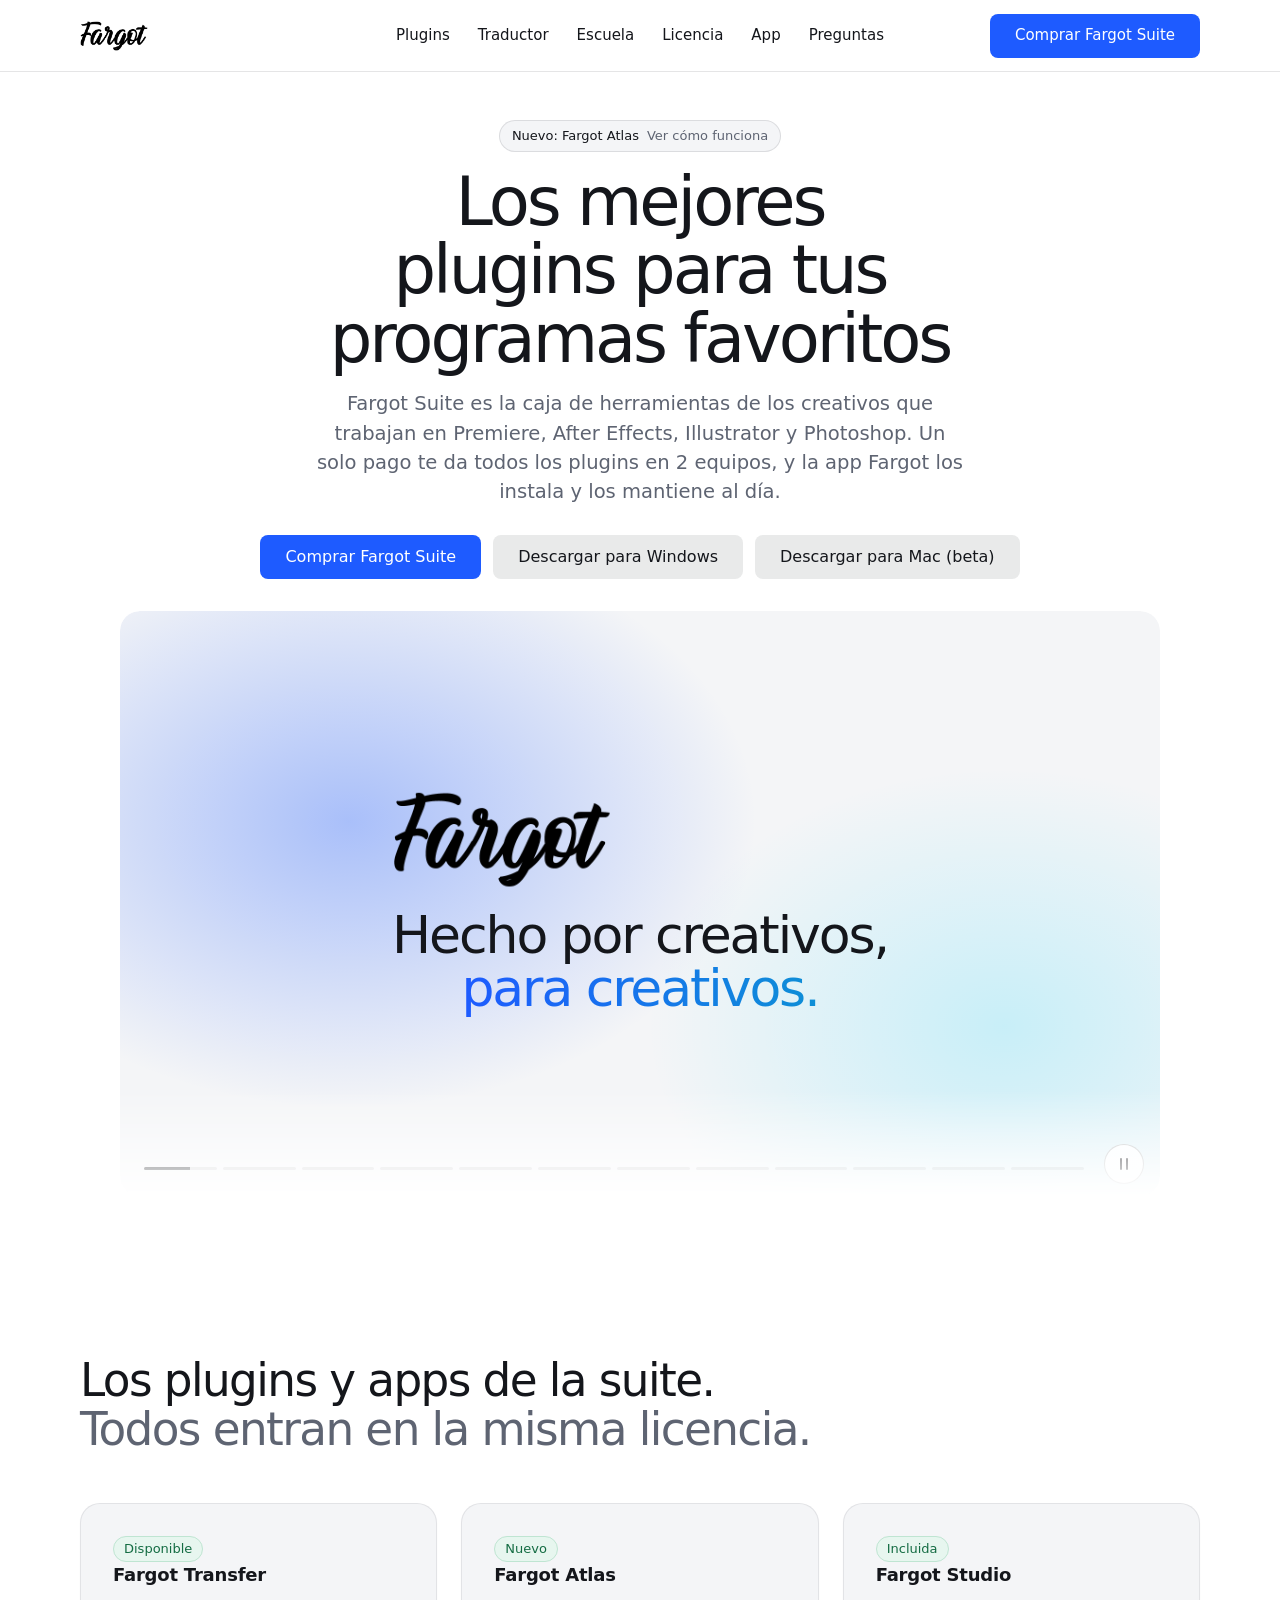
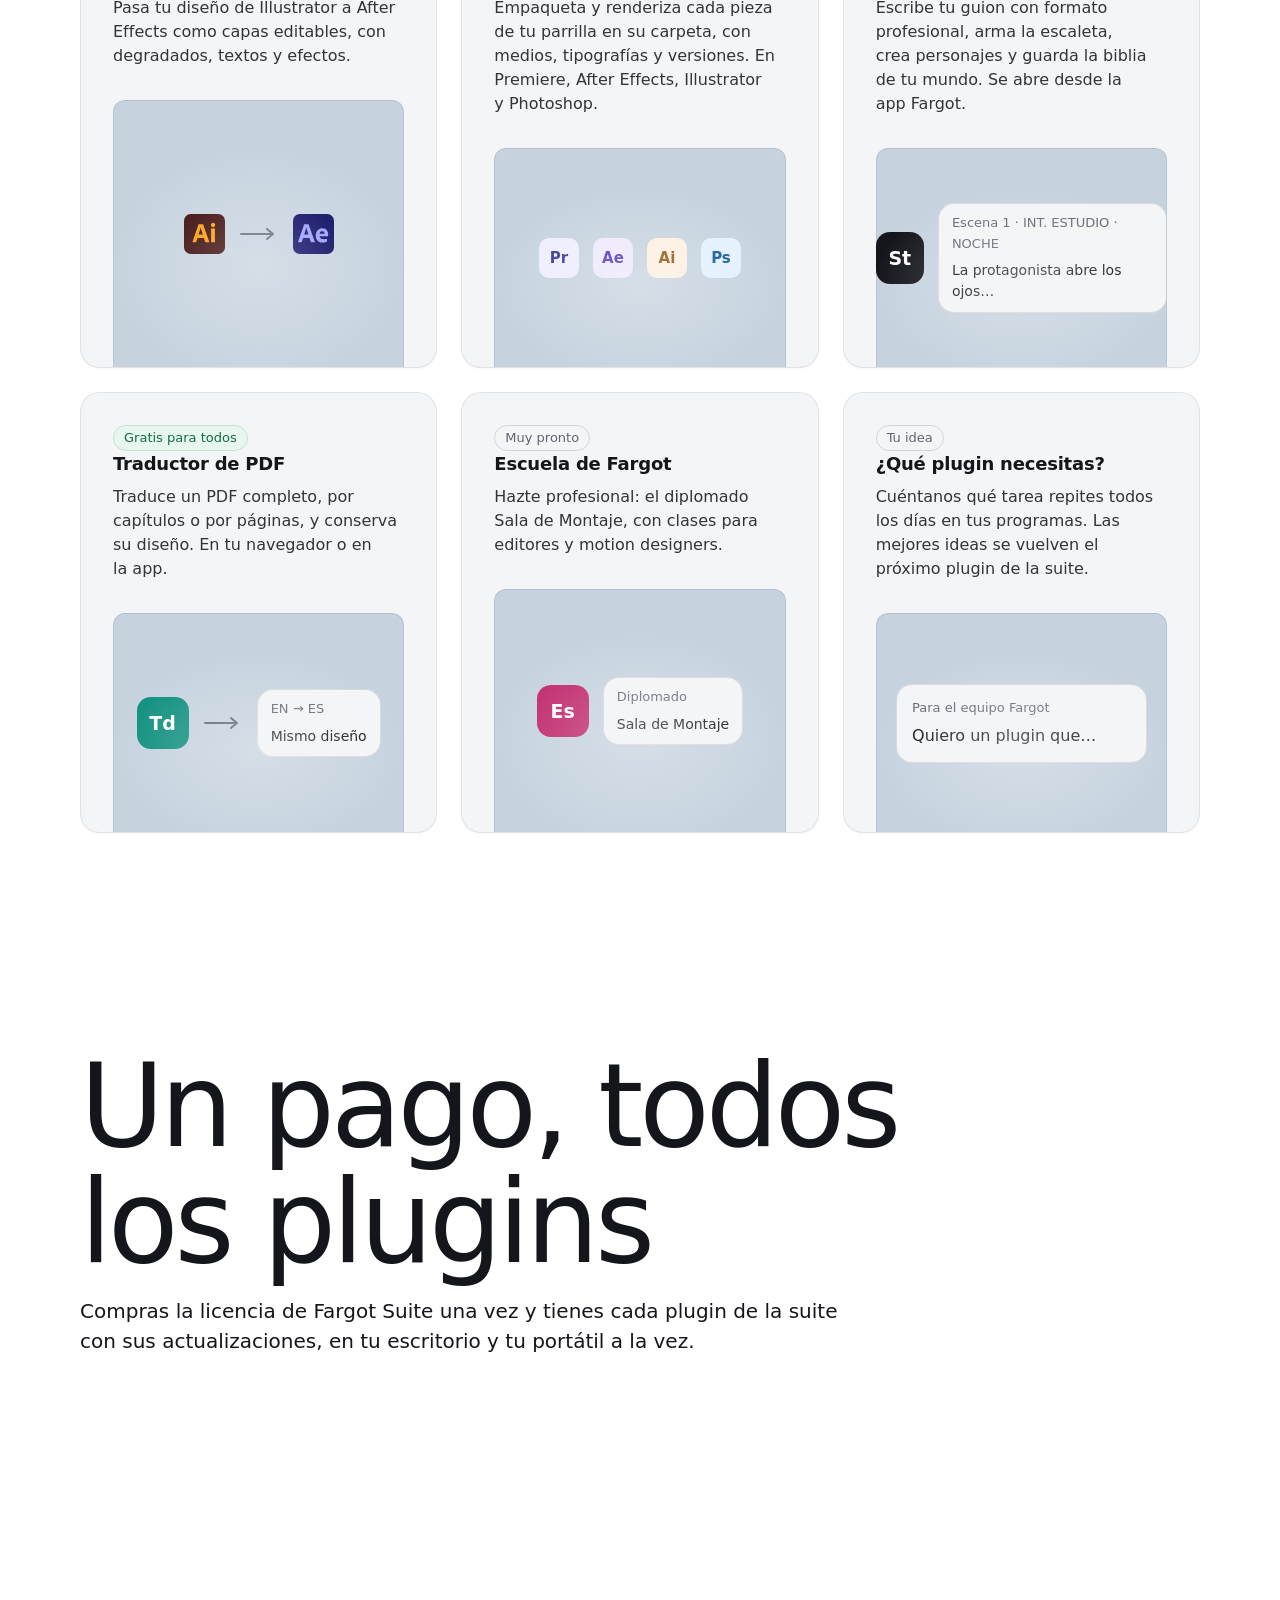
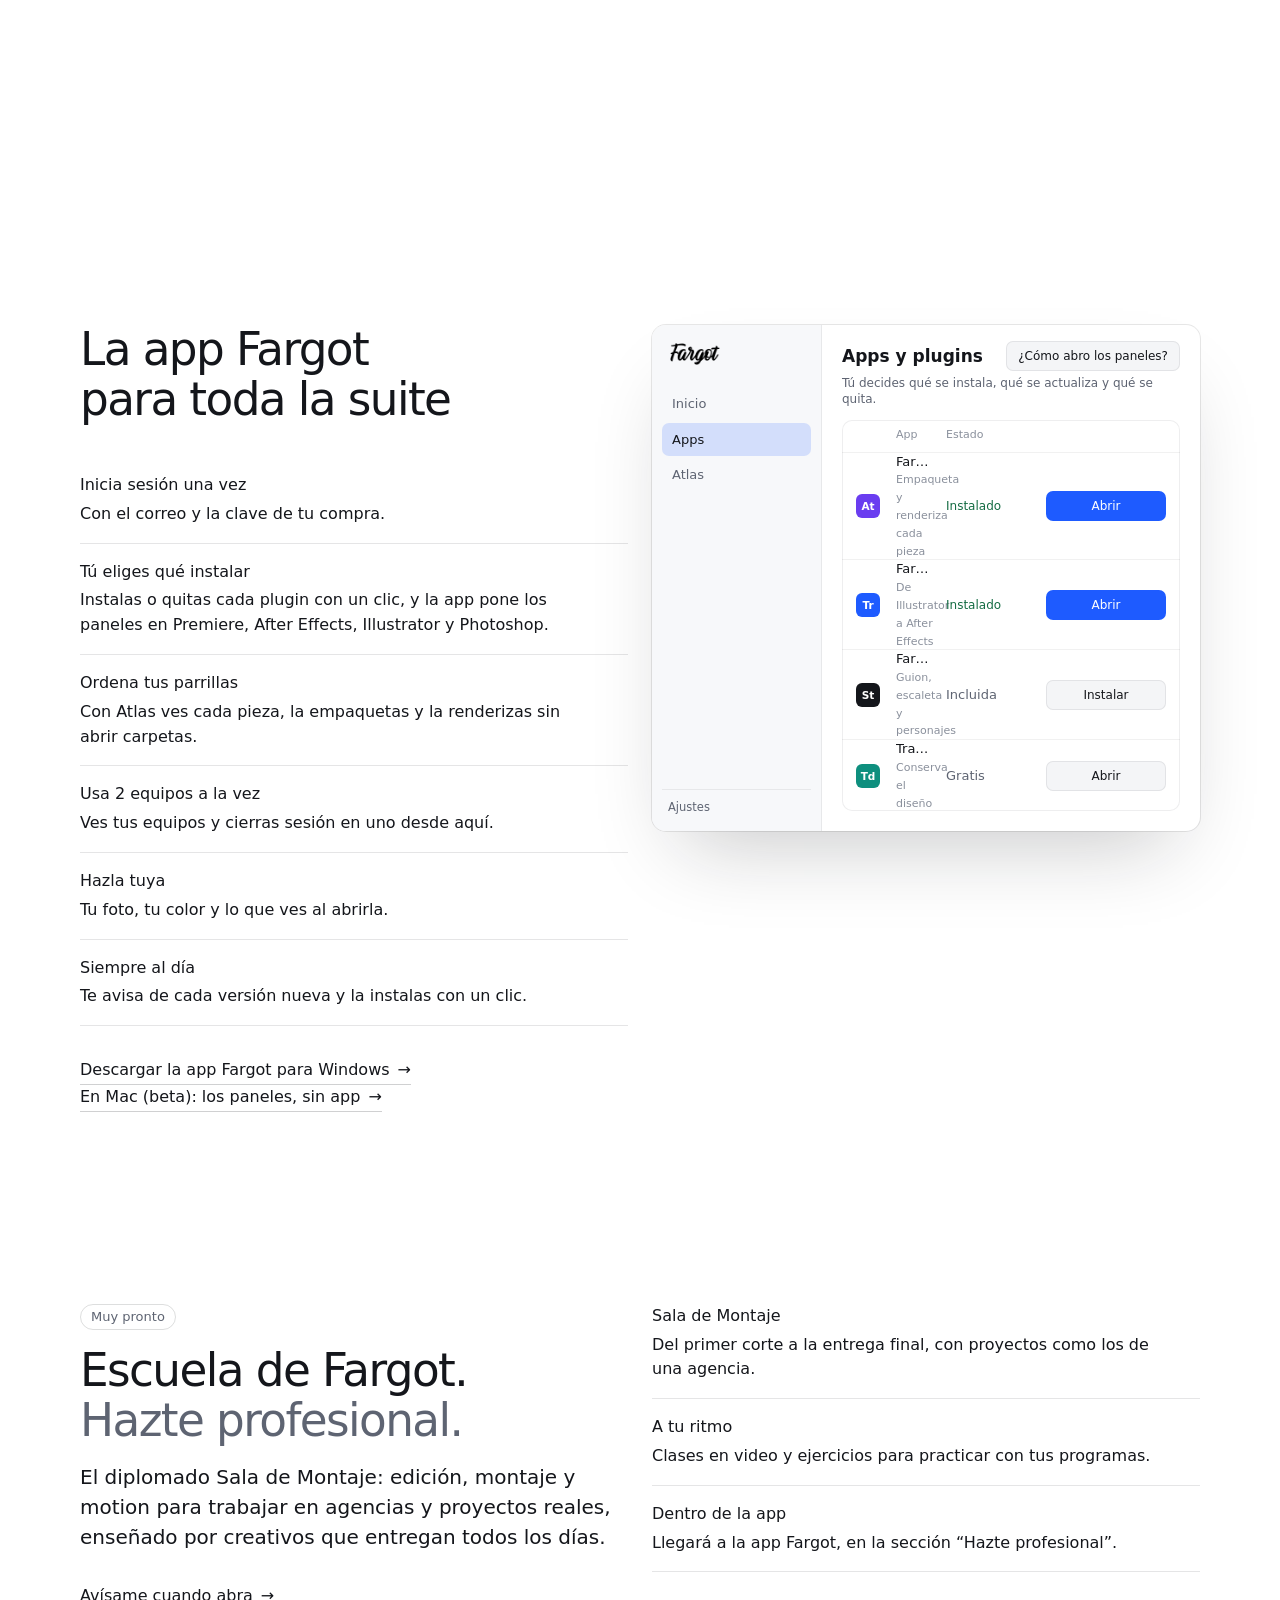
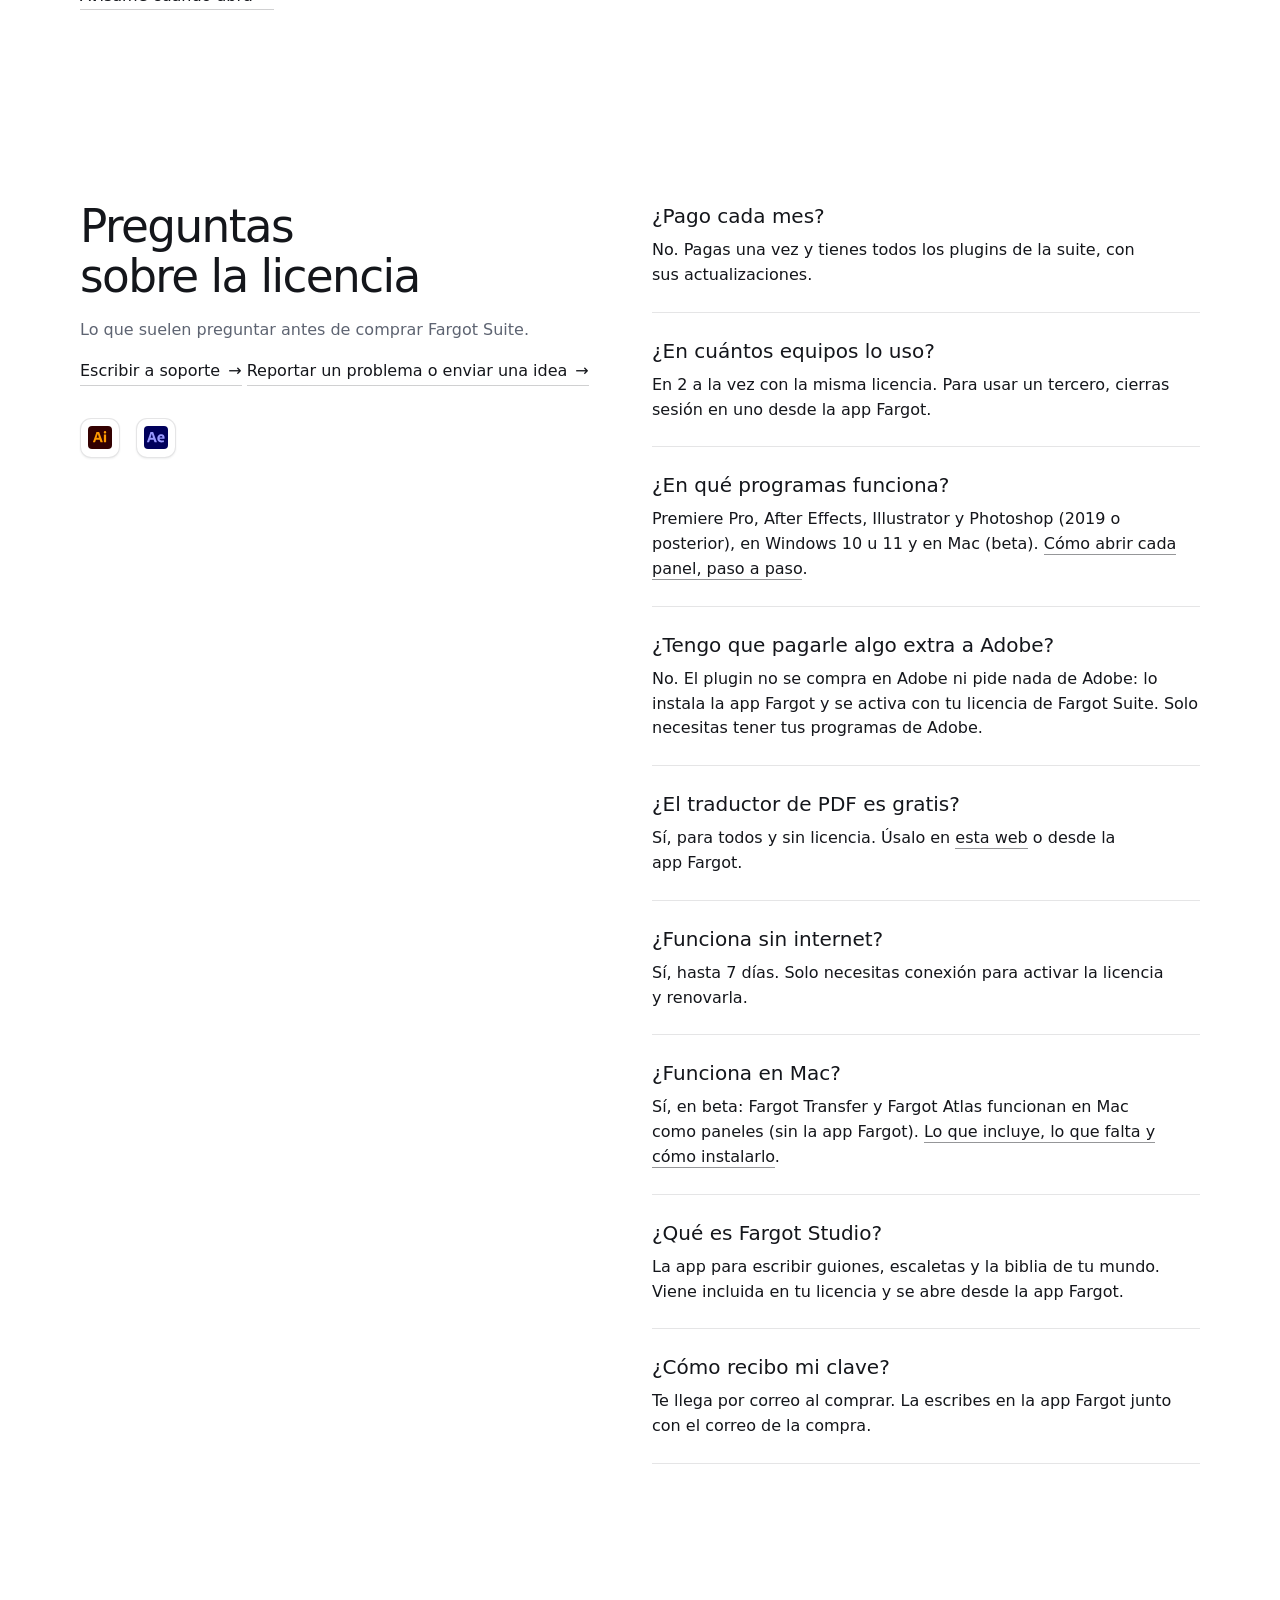
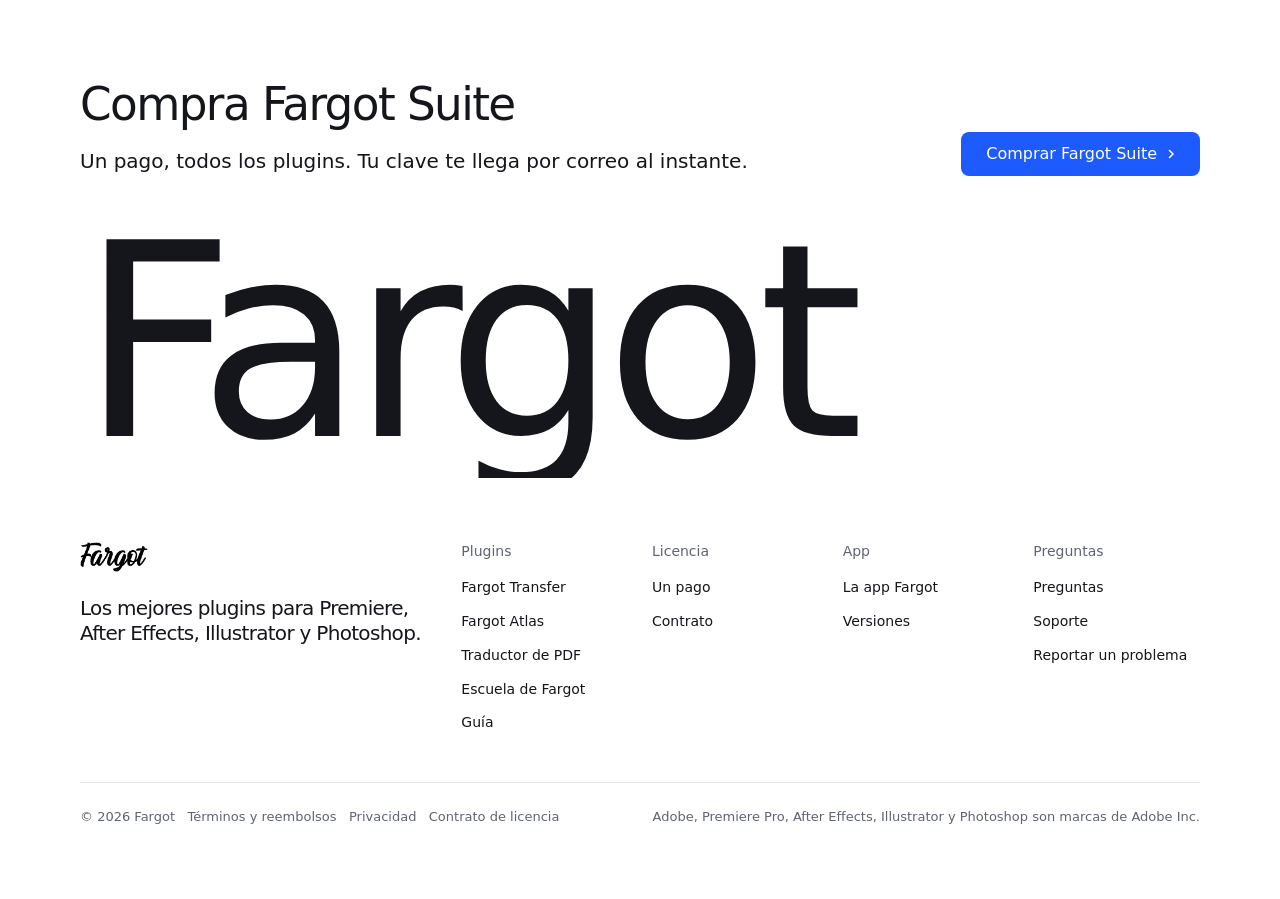
==== commit 31eda42b: "Web: vuelven los textos y el video de antes, en blanco, con Studio, Traductor, Escuela y numerar Co-" ====
--- a/index.html
+++ b/index.html
@@ -1,15 +1,15 @@
 <!doctype html>
-<html lang="es">
+<html lang="es" data-type="software" data-radius="soft" data-ground="sky" data-buttons="tonal" data-motion>
 <head>
 <meta charset="utf-8">
 <meta http-equiv="Content-Security-Policy" content="default-src 'self'; script-src 'self' 'unsafe-inline'; style-src 'self' 'unsafe-inline' https://fonts.googleapis.com; font-src 'self' https://fonts.gstatic.com; img-src 'self' data: blob:; media-src 'self' blob:; connect-src 'self' https://script.google.com https://script.googleusercontent.com; frame-src 'self'; worker-src 'self' blob:; object-src 'none'; base-uri 'self'; form-action 'self'">
 <meta name="referrer" content="strict-origin-when-cross-origin">
 <meta name="viewport" content="width=device-width, initial-scale=1, viewport-fit=cover">
-<title>Fargot: herramientas para editores, motion designers y guionistas</title>
-<meta name="description" content="Fargot reúne plugins para Premiere, After Effects, Illustrator y Photoshop, Fargot Studio para escribir guiones y un traductor de PDF gratis. Un solo pago, 2 equipos y una app que lo instala todo.">
+<title>Fargot Suite: los mejores plugins para tus programas favoritos</title>
+<meta name="description" content="Fargot Suite: plugins para creativos en Premiere, After Effects, Illustrator y Photoshop. Un solo pago, todos los plugins, 2 equipos por licencia y una app que los instala y actualiza.">
 <meta property="og:type" content="website">
-<meta property="og:title" content="Fargot: herramientas para editores, motion designers y guionistas">
-<meta property="og:description" content="Plugins para Premiere, After Effects, Illustrator y Photoshop, Fargot Studio y un traductor de PDF gratis. Un solo pago.">
+<meta property="og:title" content="Fargot Suite: los mejores plugins para tus programas favoritos">
+<meta property="og:description" content="Plugins para Premiere, After Effects, Illustrator y Photoshop. Un solo pago, todos los plugins.">
 <meta property="og:url" content="https://farrogoeninternet-ui.github.io/fargot/">
 <meta property="og:image" content="https://farrogoeninternet-ui.github.io/fargot/share.jpg">
 <meta name="twitter:card" content="summary_large_image">
@@ -18,217 +18,451 @@
 <link rel="canonical" href="https://farrogoeninternet-ui.github.io/fargot/">
 <link rel="preconnect" href="https://fonts.googleapis.com">
 <link rel="preconnect" href="https://fonts.gstatic.com" crossorigin>
-<link href="https://fonts.googleapis.com/css2?family=Inter:wght@400..700&display=swap" rel="stylesheet">
-<link rel="stylesheet" href="blanco.css">
+<link href="https://fonts.googleapis.com/css2?family=Geist:wght@400..700&family=Geist+Mono:wght@400..500&display=swap" rel="stylesheet">
+<link rel="stylesheet" href="assets/system.css">
+<link rel="stylesheet" href="assets/ui/cards.css">
+<link rel="stylesheet" href="assets/motion/motion.css">
+<link rel="stylesheet" href="assets/backgrounds/backgrounds.css">
+<link rel="stylesheet" href="assets/layout/layout.css">
+<link rel="stylesheet" href="assets/icons/icon.css">
+<style>
+:root {
+  --p-bg: #ffffff; --p-surface: #F4F5F7; --p-ink: #14161B; --p-muted: #5E6472;
+  --p-accent: #1e5bff; --p-accent-ink: #ffffff; --p-action: #1e5bff; --p-action-ink: #ffffff;
+  --p-inv-bg: #14161B; --p-inv-surface: #22252C; --p-inv-ink: #ffffff; --p-inv-muted: #C5C9D2;
+  --p-inv-accent: #1e5bff; --p-inv-accent-ink: #ffffff; --p-inv-action: #1e5bff; --p-inv-action-ink: #ffffff;
+  --font-display: "Geist", system-ui, sans-serif;
+  --font-text: "Geist", system-ui, sans-serif;
+  --font-mono: "Geist Mono", ui-monospace, "SFMono-Regular", Menlo, Consolas, monospace;
+  --display-weight: 500;
+  --display-tracking: -0.035em;
+  --display-tracking-xl: -0.045em;
+}
+</style>
+<script>document.documentElement.classList.add('m-enter');setTimeout(()=>document.documentElement.classList.add('m-enter-done'),700)</script>
+<script src="assets/backgrounds/backgrounds.js"></script>
+<script>document.documentElement.classList.add('mo-js');setTimeout(()=>document.documentElement.classList.add('mo-safe'),2500)</script>
+<link rel="modulepreload" href="assets/moments/moments.js">
+<link rel="modulepreload" href="assets/moments/lib.js">
+<link rel="modulepreload" href="assets/moments/liquid-type/moment.js">
+<style>
+  .nav__logo img { height: 30px; width: auto; display: block; }
+  .close__word { line-height: 1; }
+  @media (min-width: 640px) { .close__word { font-size: min(25.5vw, 30svh, 372px); } }
+  /* pantallas bajas (portatiles, zoom del navegador): cada seccion crece con su contenido y nunca se monta sobre la siguiente */
+  main > section, footer.closing { height: auto !important; min-height: calc(var(--h, 1) * 100svh); }
+  #plugins, #escuela, #app, #faq { min-height: 0 !important; padding-block: var(--s-9, 96px); }
+  /* en el celular cada seccion mide lo que su contenido, sin huecos de pantalla completa */
+  @media (max-width: 639px) {
+    main > section:not(.hero), footer.closing { min-height: 0 !important; height: auto !important; padding-block: 56px; }
+    main > section.hero { min-height: 0 !important; height: auto !important; }
+  }
+
+  /* ---------- la app Fargot tal como es hoy (misma interfaz que Fargot.exe, con datos de ejemplo) */
+  .fa2 { width: min(900px, 100%); display: grid; grid-template-columns: 170px 1fr; border-radius: 14px; overflow: hidden; background: #ffffff; color: #14161B; text-align: left;
+    font: 400 13px/1.35 var(--font-text); box-shadow: 0 0 0 1px rgb(20 22 27 / .1), 0 40px 80px -30px rgb(20 22 27 / .24); }
+  .fa2__side { background: #F7F8FA; border-right: 1px solid rgb(20 22 27 / .07); padding: 16px 10px; display: flex; flex-direction: column; gap: 2px; }
+  .fa2__side img { height: 22px; width: auto; align-self: flex-start; margin: 2px 8px 20px; }
+  .fa2__nv { padding: 8px 10px; border-radius: 7px; color: #5E6472; font-size: 13px; }
+  .fa2__nv.on { background: rgb(30 91 255 / .16); color: #14161B; }
+  .fa2__me { margin-top: auto; padding: 10px 6px 0; border-top: 1px solid rgb(20 22 27 / .07); font-size: 11.5px; color: #5E6472; }
+  .fa2__main { padding: 16px 20px 20px; min-width: 0; }
+  .fa2__top { display: flex; align-items: center; gap: 8px; margin-bottom: 4px; }
+  .fa2__top .fa2__h { margin: 0; flex: 1; font-size: 17px; font-weight: 600; }
+  .fa2__b { height: 30px; padding: 0 12px; border-radius: 7px; display: inline-grid; place-items: center; font-size: 12px; font-weight: 500; background: #F4F5F7; box-shadow: inset 0 0 0 1px rgb(20 22 27 / .08); }
+  .fa2__b--pri { background: #1e5bff; box-shadow: none; }
+  .fa2__sub { color: #5E6472; font-size: 12px; margin-bottom: 12px; }
+  .fa2__chips { display: flex; gap: 6px; flex-wrap: wrap; margin-bottom: 12px; }
+  .fa2__chip { display: inline-flex; align-items: center; gap: 6px; height: 28px; padding: 0 10px 0 6px; border-radius: 7px; background: #F4F5F7; color: #5E6472; font-size: 12px; box-shadow: inset 0 0 0 1px rgb(20 22 27 / .07); }
+  .fa2__chip.on { color: #14161B; background: rgb(30 91 255 / .16); box-shadow: inset 0 0 0 1px rgb(30 91 255 / .5); }
+  .fa2__tbl { border-radius: 10px; background: #ffffff; box-shadow: inset 0 0 0 1px rgb(20 22 27 / .07); overflow: hidden; }
+  .fa2__row { display: grid; grid-template-columns: 30px minmax(0, 1fr) 90px 120px; align-items: center; gap: 10px; min-height: 46px; padding: 0 14px; border-top: 1px solid rgb(20 22 27 / .06); }
+  .fa2__row:first-child { border-top: 0; min-height: 32px; color: #8A909C; font-size: 11px; }
+  .fa2__row b { font-weight: 500; display: block; white-space: nowrap; overflow: hidden; text-overflow: ellipsis; } .fa2__row small { color: #8A909C; font-size: 11px; }
+  .fa2__v { font-variant-numeric: tabular-nums; } .fa2__st { display: flex; align-items: center; gap: 6px; color: #5E6472; font-size: 12px; }
+  .fa2__st i { width: 7px; height: 7px; border-radius: 50%; background: #146C43; flex: none; }
+  .ap { display: inline-grid; place-items: center; width: 24px; height: 24px; border-radius: 6px; font: 700 10.5px var(--font-text); flex: none; }
+  .ap--pr { color: #33338F; background: #EEEEFF; } .ap--ae { color: #4B2BB8; background: #EFEAFF; } .ap--ai { color: #8A4B00; background: #FFF1E0; } .ap--ps { color: #0B5394; background: #E3F2FF; }
+  .fa2__cards { display: grid; grid-template-columns: 1fr 1fr; gap: 10px; }
+  .fa2__card { border-radius: 10px; background: #ffffff; box-shadow: inset 0 0 0 1px rgb(20 22 27 / .07); padding: 14px; }
+  .fa2__card .fa2__h5 { display: flex; align-items: center; gap: 6px; margin: 0 0 6px; font-size: 14px; font-weight: 600; }
+  .fa2__card p { margin: 0 0 10px; color: #5E6472; font-size: 12px; }
+  .fa2__ok { color: #146C43; font-size: 12px; }
+  @media (max-width: 760px) { .fa2 { grid-template-columns: 1fr; } .fa2__side { display: none; } .fa2__row { grid-template-columns: 26px minmax(0, 1fr) 54px; } .fa2__row > :nth-child(4) { display: none; } .fa2__cards { grid-template-columns: 1fr; } .fa2__top .fa2__b:not(.fa2__b--pri) { display: none; } }
+
+  /* el hero: el video de presentacion de Fargot (animacion en vivo, sin archivo de video) */
+  .hero--centred, .hero--centred .hero-text { height: auto !important; min-height: 0 !important; }
+  .hero--centred { padding-bottom: var(--s-8); }
+  .hero--centred .hero__window { width: min(100%, 1040px); margin-inline: auto; border-radius: 20px; }
+  .hero--centred .hero__window { position: relative; min-height: 0 !important; height: auto !important; aspect-ratio: 16 / 9; flex: none; background: #F4F5F7; overflow: hidden; }
+  @media (max-width: 760px) { .hero--centred .hero__window { aspect-ratio: 4 / 5; } }
+  .reel { position: absolute; inset: 0; overflow: hidden; color: #14161B; font-family: var(--font-display); }
+  .reel__stage { position: absolute; left: 50%; top: 50%; width: 1280px; height: 720px; transform-origin: 0 0; }
+  .reel__bg { position: absolute; inset: -20%; background: radial-gradient(40% 50% at 30% 40%, rgb(30 91 255 / .35), transparent 70%), radial-gradient(35% 45% at 75% 65%, rgb(0 210 255 / .18), transparent 70%); animation: deriva 18s ease-in-out infinite alternate; }
+  @keyframes deriva { to { transform: translate(6%, -4%) scale(1.08); } }
+  .esc { position: absolute; inset: 0; display: grid; place-items: center; text-align: center; opacity: 0; transition: opacity .6s; pointer-events: none; }
+  .esc.on { opacity: 1; }
+  .esc .e { opacity: 0; transform: translateY(26px); transition: opacity .7s cubic-bezier(.2,.7,.2,1), transform .7s cubic-bezier(.2,.7,.2,1); transition-delay: calc(var(--d, 0) * 1s); }
+  .esc.on .e { opacity: 1; transform: none; }
+  .r-big { font-size: 92px; line-height: .98; letter-spacing: -.045em; font-weight: 500; margin: 0; }
+  .r-mid { font-size: 64px; line-height: 1.02; letter-spacing: -.04em; font-weight: 500; margin: 0; }
+  .r-small { font-size: 24px; color: #5E6472; margin: 22px 0 0; font-family: var(--font-text); letter-spacing: 0; }
+  .r-grad { background: linear-gradient(90deg, #1E5BFF, #0E8FD6); -webkit-background-clip: text; background-clip: text; color: transparent; }
+  .r-logo { height: 120px; width: auto; }
+  .r-apps { display: flex; gap: 22px; justify-content: center; margin-bottom: 40px; }
+  .r-app { display: grid; place-items: center; width: 108px; height: 108px; border-radius: 26px; font: 700 40px var(--font-text); box-shadow: 0 20px 50px rgb(20 22 27 / .14); }
+  .r-app--st { color: #fff; background: #14161B; } .r-app--at { color: #fff; background: #6A3DF0; } .r-app--tr { color: #fff; background: #1E5BFF; } .r-app--td { color: #fff; background: #0E8F7E; }
+  .r-doc { position: relative; width: 110px; height: 140px; border-radius: 12px; background: #fff; box-shadow: 0 18px 40px rgb(20 22 27 / .14), inset 0 0 0 1px rgb(20 22 27 / .08); padding: 22px 16px; display: flex; flex-direction: column; gap: 10px; text-align: left; opacity: 0; transform: translateY(40px); transition: transform .8s cubic-bezier(.2,.9,.25,1.2), opacity .5s; transition-delay: calc(var(--d) * 1s); }
+  .esc.on .r-doc { opacity: 1; transform: none; }
+  .r-nombres { display: flex; flex-direction: column; gap: 14px; align-items: center; margin-bottom: 40px; }
+  .r-nom { position: relative; width: 420px; height: 58px; border-radius: 14px; background: #fff; box-shadow: 0 14px 34px rgb(20 22 27 / .1), inset 0 0 0 1px rgb(20 22 27 / .07); font: 500 24px var(--font-text); overflow: hidden; }
+  .r-nom s, .r-nom b { position: absolute; inset: 0; display: grid; place-items: center; transition: opacity .5s, transform .5s; transition-delay: calc((var(--d) + 1.2) * 1s); }
+  .r-nom s { color: #8A909C; text-decoration: none; } .r-nom b { color: #1446CC; font-weight: 600; opacity: 0; transform: translateY(20px); }
+  .esc.on .r-nom s { opacity: 0; transform: translateY(-20px); } .esc.on .r-nom b { opacity: 1; transform: none; }
+  .r-doc b { font: 700 20px var(--font-text); color: #0E8F7E; } .r-doc i { display: block; height: 8px; border-radius: 4px; background: #E6E8EC; width: 100%; }
+  .r-app--pr { color: #33338F; background: #EEEEFF; } .r-app--ae { color: #4B2BB8; background: #EFEAFF; } .r-app--ai { color: #8A4B00; background: #FFF1E0; } .r-app--ps { color: #0B5394; background: #E3F2FF; }
+  .esc .r-app { opacity: 0; transform: translateY(60px) rotate(-8deg) scale(.8); transition: transform .8s cubic-bezier(.2,.9,.25,1.2), opacity .5s; transition-delay: calc(var(--d) * 1s); }
+  .esc.on .r-app { opacity: 1; transform: none; }
+  /* Transfer: un diseño que vuela de Illustrator a After Effects */
+  .r-flujo { display: flex; align-items: center; gap: 40px; margin-bottom: 44px; }
+  .r-flujo .r-app { width: 96px; height: 96px; font-size: 34px; }
+  .r-vuelo { position: relative; width: 300px; height: 96px; }
+  .r-vuelo i { position: absolute; top: 34px; width: 28px; height: 28px; border-radius: 7px; left: 0; opacity: 0; }
+  .esc.on .r-vuelo i { animation: vuela 1.6s cubic-bezier(.6,0,.3,1) infinite; animation-delay: calc(var(--d) * 1s); }
+  @keyframes vuela { 0% { left: 0; opacity: 0; transform: rotate(0) } 15% { opacity: 1 } 85% { opacity: 1 } 100% { left: 272px; opacity: 0; transform: rotate(180deg) } }
+  /* Atlas: piezas que caen en sus carpetas */
+  .r-carpetas { display: flex; gap: 26px; justify-content: center; margin-bottom: 44px; }
+  .r-carpeta { position: relative; width: 150px; height: 112px; border-radius: 10px; background: #f5b84a; box-shadow: 0 20px 40px rgb(20 22 27 / .12); }
+  .r-carpeta::before { content: ""; position: absolute; left: 0; top: -12px; width: 60px; height: 20px; border-radius: 8px 8px 0 0; background: #f5b84a; }
+  .r-carpeta b { position: absolute; left: 0; right: 0; bottom: 12px; font: 600 16px var(--font-text); color: #3a2a06; }
+  .r-carpeta i { position: absolute; left: 50%; top: -120px; width: 46px; height: 58px; margin-left: -23px; border-radius: 6px; background: #ffffff; box-shadow: 0 8px 20px rgb(20 22 27 / .10); opacity: 0; }
+  .esc.on .r-carpeta i { animation: cae 1s cubic-bezier(.5,0,.3,1) forwards; animation-delay: calc(var(--d) * 1s); }
+  @keyframes cae { 0% { top: -140px; opacity: 0 } 30% { opacity: 1 } 100% { top: 18px; opacity: 1 } }
+  .r-ver { display: inline-block; margin-left: 12px; padding: 4px 12px; border-radius: 99px; background: #E7F6EF; color: #146C43; font: 600 22px var(--font-text); vertical-align: middle; }
+  /* subtitulos de progreso y boton de pausa */
+  .reel__barra { position: absolute; left: 24px; right: 76px; bottom: 26px; display: flex; gap: 6px; z-index: 2; }
+  .reel__barra i { flex: 1; height: 3px; border-radius: 2px; background: rgb(20 22 27 / .16); overflow: hidden; }
+  .reel__barra i b { display: block; height: 100%; width: 0; background: #14161B; }
+  .reel__pausa { position: absolute; right: 16px; bottom: 12px; z-index: 3; width: 40px; height: 40px; border-radius: 50%; border: 1px solid rgb(20 22 27 / .25); background: rgb(255 255 255 / .85); color: #14161B; display: grid; place-items: center; cursor: pointer; }
+  .reel__pausa:focus-visible { outline: 2px solid #14161B; outline-offset: 2px; }
+  @media (prefers-reduced-motion: reduce) { .reel__bg { animation: none; } .esc, .esc .e, .esc .r-app { transition: none; } }
+  .hero__window .ui-pause:focus-visible { outline: 2px solid #ffffff; outline-offset: 2px; box-shadow: 0 0 0 6px #14161B; }
+  .fa2__row.is-new { animation: fila .5s ease both; }
+  @keyframes fila { from { opacity: 0; transform: translateY(-6px); } }
+  @media (prefers-reduced-motion: reduce) { .fa2__row.is-new { animation: none; } }
+
+  /* la seccion de la app: la app junto a lo que hace */
+  .app-split .fa2 { margin-left: auto; }
+  .app-split .rows { margin-top: var(--s-7); }
+  @media (max-width: 1023px) { .app-split .fa2 { margin: var(--s-6) 0 0; } }
+
+  /* plugins de la suite */
+  #plugins .panel { --p-h: 220px; display: grid; place-items: center; }
+  .pl-flow { display: flex; align-items: center; gap: 14px; }
+  .pl-flow svg { color: #5E6472; }
+  .pl-grid { display: grid; grid-template-columns: repeat(3, 44px); gap: 10px; }
+  .pl-grid i { width: 44px; height: 44px; border-radius: 13px; display: block; background: rgb(20 22 27 / .07); box-shadow: inset 0 0 0 1px rgb(20 22 27 / .1); }
+  .pl-grid i.on { background: linear-gradient(45deg, #2f7bff, #0a2fe0); }
+  .pl-grid i.next { box-shadow: inset 0 0 0 1px rgb(0 210 255 / .7); background: rgb(0 210 255 / .08); }
+  .pl-msg { width: min(280px, 86%); border-radius: 16px; padding: 14px 16px; background: #F4F5F7; box-shadow: inset 0 0 0 1px rgb(20 22 27 / .12); font-size: 16px; }
+  .pl-msg small { display: block; color: #5E6472; font-size: 13px; margin-bottom: 6px; }
+  .tag { align-self: flex-start; display: inline-flex; height: 26px; align-items: center; padding: 0 10px; border-radius: 13px; font-size: 13px; border: 1px solid rgb(20 22 27 / .14); color: var(--muted); }
+  .tag.on { color: #146C43; background: #E7F6EF; border-color: #BFE5D2; }
+  .faq-apps { display: flex; gap: var(--s-4); margin-top: var(--s-6); }
+</style>
 <script src="correo.js" defer></script>
-<script src="sitio.js" defer></script>
 </head>
 <body>
-<a class="saltar" href="#contenido">Ir al contenido</a>
-
-<header class="barra">
-  <div class="envoltura">
-    <a class="barra-logo" href="index.html" aria-label="Fargot, inicio"><img src="img/fargot-logo-2.png" alt="Fargot" width="63" height="28"></a>
-    <nav aria-label="Principal">
-      <a href="#apps">Apps</a>
-      <a href="#app">La app</a>
-      <a href="#licencia">Licencia</a>
-      <a href="#preguntas">Preguntas</a>
-      <a href="ayuda.html">Guía</a>
+
+<header class="nav nav--centre">
+  <div class="wrap nav__bar">
+    <a class="skip-link" href="#top">Ir al contenido</a>
+    <a class="nav__logo" href="#top" aria-label="Fargot Suite, inicio"><img src="img/fargot-logo-2.png" alt="Fargot" width="68" height="30"></a>
+    <nav class="nav__links" aria-label="Principal">
+      <div class="nav__item"><a class="nav__link" href="#plugins">Plugins</a></div>
+      <div class="nav__item"><a class="nav__link" href="traductor.html">Traductor</a></div>
+      <div class="nav__item"><a class="nav__link" href="#escuela">Escuela</a></div>
+      <div class="nav__item"><a class="nav__link" href="#licencia">Licencia</a></div>
+      <div class="nav__item"><a class="nav__link" href="#app">App</a></div>
+      <div class="nav__item"><a class="nav__link" href="#faq">Preguntas</a></div>
     </nav>
-    <div class="acciones">
-      <a class="btn chico" href="https://github.com/farrogoeninternet-ui/fargot/releases/latest/download/Fargot-Setup.exe">Descargar</a>
-      <a class="btn chico pri" href="https://farfot.lemonsqueezy.com/checkout/buy/a297658e-514b-4c76-a8c4-a7425564fb5b">Comprar Fargot Suite</a>
-    </div>
+    <div class="nav__actions">
+      <a class="btn btn--primary" href="https://farfot.lemonsqueezy.com/checkout/buy/a297658e-514b-4c76-a8c4-a7425564fb5b">Comprar Fargot Suite</a>
+    </div>
+    <button class="nav__toggle" type="button" aria-expanded="false" aria-label="Menú">
+      <svg width="18" height="18" viewBox="0 0 18 18" aria-hidden="true"><path d="M2 5h14M2 13h14" stroke="currentColor" stroke-width="1.6" stroke-linecap="round"/></svg>
+    </button>
   </div>
 </header>
 
-<main id="contenido">
-  <section class="portada" aria-labelledby="portada-h">
-    <div class="envoltura">
-      <span class="etq">Nuevo · Fargot 2.0, ahora en blanco</span>
-      <h1 id="portada-h">Las herramientas que te faltaban en <em>tus programas</em></h1>
-      <p class="bajada">Plugins para Premiere, After Effects, Illustrator y Photoshop, Fargot Studio para escribir tus guiones y un traductor de PDF gratis. Un solo pago, 2 equipos, y una app que lo instala y lo mantiene al día.</p>
-      <div class="botones">
-        <a class="btn pri" href="https://farfot.lemonsqueezy.com/checkout/buy/a297658e-514b-4c76-a8c4-a7425564fb5b">Comprar Fargot Suite</a>
-        <a class="btn" href="https://github.com/farrogoeninternet-ui/fargot/releases/latest/download/Fargot-Setup.exe"><svg viewBox="0 0 20 20" aria-hidden="true"><path d="M10 3v10M5.5 8.5 10 13l4.5-4.5M4 17h12"/></svg>Descargar para Windows</a>
-      </div>
-      <p class="nota">La app es gratis. Mac en beta: <a href="ayuda.html#mac">los paneles, sin app</a>.</p>
-    </div>
-
-    <div class="escenario aparece">
-      <div class="app" data-demo="6500" role="img" aria-label="La app Fargot: Inicio, Apps y Atlas">
-        <div class="app-titulo"><i></i><i></i><i></i><span style="margin-left:6px">Fargot</span></div>
-        <div class="app-barra"><img src="img/fargot-logo-2.png" alt=""><div class="app-buscar">Buscar apps, envíos y piezas</div><span class="app-av">E</span></div>
-        <div class="app-cuerpo">
-          <div class="app-lat">
-            <span data-v="inicio"><svg viewBox="0 0 22 22"><path d="M3.5 10 11 4l7.5 6v8h-5v-5h-5v5h-5z"/></svg>Inicio</span>
-            <span data-v="apps"><svg viewBox="0 0 22 22"><rect x="3.5" y="3.5" width="6" height="6" rx="1.5"/><rect x="12.5" y="3.5" width="6" height="6" rx="1.5"/><rect x="3.5" y="12.5" width="6" height="6" rx="1.5"/><rect x="12.5" y="12.5" width="6" height="6" rx="1.5"/></svg>Apps</span>
-            <span data-v="atlas"><svg viewBox="0 0 22 22"><path d="M3.5 7.5 11 3.5l7.5 4v7L11 18.5l-7.5-4z"/><path d="M3.5 7.5 11 11.5l7.5-4M11 11.5v7"/></svg>Atlas</span>
-            <span class="crece"></span>
-            <span data-v="ajustes"><svg viewBox="0 0 22 22"><circle cx="11" cy="11" r="2.8"/><path d="M11 3v2.2M11 16.8V19M3 11h2.2M16.8 11H19M5.3 5.3l1.6 1.6M15.1 15.1l1.6 1.6M5.3 16.7l1.6-1.6M15.1 6.9l1.6-1.6"/></svg>Ajustes</span>
+<main id="top">
+  <section class="hero hero--centred" data-enter aria-labelledby="hero-h">
+    <div class="wrap"><div class="hero-text">
+      <div class="hero__c">
+        <a class="pill" href="atlas.html"><span>Nuevo: Fargot Atlas</span><span class="muted">Ver cómo funciona</span></a>
+        <h1 id="hero-h">Los mejores plugins para tus programas favoritos</h1>
+        <p class="hero__lead">Fargot Suite es la caja de herramientas de los creativos que trabajan en Premiere, After Effects, Illustrator y Photoshop. Un solo pago te da todos los plugins en 2 equipos, y la app Fargot los instala y los mantiene al día.</p>
+        <div class="btn-row"><a class="btn btn--primary" href="https://farfot.lemonsqueezy.com/checkout/buy/a297658e-514b-4c76-a8c4-a7425564fb5b">Comprar Fargot Suite</a><a class="btn btn--secondary" href="https://github.com/farrogoeninternet-ui/fargot/releases/latest/download/Fargot-Setup.exe">Descargar para Windows</a><a class="btn btn--secondary" href="ayuda.html#mac">Descargar para Mac (beta)</a></div>
+      </div>
+      <div class="hero__window" role="img" aria-label="Video de presentación de Fargot Suite: hecho por creativos para creativos; plugins para Premiere, After Effects, Illustrator y Photoshop; Fargot Transfer lleva tu diseño editable de Illustrator a After Effects; Fargot Atlas ordena tu parrilla en un clic; un solo pago para todos los plugins; hecho en Colombia.">
+        <div class="reel" id="reel" aria-hidden="true">
+          <div class="reel__bg"></div>
+          <div class="reel__stage" id="reelStage">
+            <div class="esc" data-t="4">
+              <div><img class="r-logo e" src="img/fargot-logo-2.png" alt="" style="--d:.1"><p class="r-mid e" style="--d:.5;margin-top:26px">Hecho por creativos,<br><span class="r-grad">para creativos.</span></p></div>
+            </div>
+            <div class="esc" data-t="4.5">
+              <div><div class="r-apps"><span class="r-app r-app--pr" style="--d:.1">Pr</span><span class="r-app r-app--ae" style="--d:.25">Ae</span><span class="r-app r-app--ai" style="--d:.4">Ai</span><span class="r-app r-app--ps" style="--d:.55">Ps</span></div>
+                <p class="r-mid e" style="--d:.9">Tus programas favoritos,<br><span class="r-grad">con superpoderes.</span></p></div>
+            </div>
+            <div class="esc" data-t="4">
+              <div><p class="r-big e" style="--d:.1">Menos clics repetidos.</p><p class="r-big e r-grad" style="--d:.7">Más tiempo para crear.</p></div>
+            </div>
+            <div class="esc" data-t="5">
+              <div><div class="r-flujo" style="justify-content:center"><span class="r-app r-app--ai" style="--d:.1">Ai</span><span class="r-vuelo"><i style="--d:.6;background:#1e5bff"></i><i style="--d:.9;background:#ffe600"></i><i style="--d:1.2;background:#ff00b4"></i></span><span class="r-app r-app--ae" style="--d:.3">Ae</span></div>
+                <p class="r-mid e" style="--d:.5">Fargot Transfer</p><p class="r-small e" style="--d:.8">Tu diseño de Illustrator llega a After Effects en capas editables.</p></div>
+            </div>
+            <div class="esc" data-t="5.5">
+              <div><div class="r-carpetas"><span class="r-carpeta"><i style="--d:.5"></i><b>Video 01</b></span><span class="r-carpeta"><i style="--d:.8"></i><b>Video 02</b></span><span class="r-carpeta"><i style="--d:1.1"></i><b>Carrusel</b></span><span class="r-carpeta"><i style="--d:1.4"></i><b>Historia</b></span></div>
+                <p class="r-mid e" style="--d:.3">Fargot Atlas <span class="r-ver e" style="--d:2">v02</span></p><p class="r-small e" style="--d:.6">Tu parrilla, ordenada en un clic: cada pieza en su carpeta, con sus versiones.</p></div>
+            </div>
+            <div class="esc" data-t="5">
+              <div><div class="r-nombres"><span class="r-nom" style="--d:.2"><s>final_final2.mp4</s><b>Video 01 v2</b></span><span class="r-nom" style="--d:.5"><s>reel copia.mp4</s><b>Video 02 v2</b></span><span class="r-nom" style="--d:.8"><s>historia_ok.mp4</s><b>Video 03 v2</b></span></div>
+                <p class="r-mid e" style="--d:.3">Numera en un clic</p><p class="r-small e" style="--d:.6">Un nombre para todo el envío, con su número y su versión.</p></div>
+            </div>
+            <div class="esc" data-t="5">
+              <div><div class="r-apps"><span class="r-app r-app--st" style="--d:.1">St</span></div>
+                <p class="r-mid e" style="--d:.4">Fargot Studio</p><p class="r-small e" style="--d:.7">Tu guion, tu escaleta y la biblia de tu mundo, en un solo lugar.</p></div>
+            </div>
+            <div class="esc" data-t="5">
+              <div><div class="r-flujo" style="justify-content:center"><span class="r-doc" style="--d:.1"><b>EN</b><i></i><i></i><i style="width:60%"></i></span><span class="r-vuelo" style="width:160px"><i style="--d:.5;background:#0E8F7E"></i><i style="--d:.8;background:#0E8F7E"></i></span><span class="r-doc" style="--d:.3"><b>ES</b><i></i><i></i><i style="width:60%"></i></span></div>
+                <p class="r-mid e" style="--d:.5">Traductor de PDF <span class="r-ver e" style="--d:1.4">Gratis</span></p><p class="r-small e" style="--d:.8">Traduce un PDF y conserva su diseño. Para todos.</p></div>
+            </div>
+            <div class="esc" data-t="4.5">
+              <div><p class="r-mid e" style="--d:.1">Escuela de Fargot</p><p class="r-mid e r-grad" style="--d:.5">Hazte profesional.</p><p class="r-small e" style="--d:.9">Muy pronto: el diplomado Sala de Montaje.</p></div>
+            </div>
+            <div class="esc" data-t="4">
+              <div><p class="r-big e" style="--d:.1">Un pago.</p><p class="r-big e r-grad" style="--d:.5">Todos los plugins.</p><p class="r-small e" style="--d:1">Y los que vienen, incluidos.</p></div>
+            </div>
+            <div class="esc" data-t="4.5">
+              <div><p class="r-mid e" style="--d:.1">Hecho en Colombia</p><p class="r-mid e r-grad" style="--d:.5">por un creativo que también<br>entrega a última hora.</p></div>
+            </div>
+            <div class="esc" data-t="4">
+              <div><img class="r-logo e" src="img/fargot-logo-2.png" alt="" style="--d:.1"><p class="r-small e" style="--d:.5;font-size:28px;color:#14161B">Los mejores plugins para tus programas favoritos.</p></div>
+            </div>
           </div>
-          <div class="app-vistas">
-            <div class="app-vista" data-v="inicio" data-nombre="Inicio">
-              <h4>Buenos días, Esteban</h4><p class="sub">Sigue donde quedaste o empieza algo nuevo.</p>
-              <div class="r3">
-                <div class="t acc"><div class="cab"><span class="ic c-at">At</span>Empaquetar con Atlas</div><p>Cada pieza en su carpeta, con medios, tipografías y renders.</p><span class="mb pri">Abrir Atlas</span></div>
-                <div class="t acc"><div class="cab"><span class="ic c-st">St</span>Escribir un guion</div><p>Guion, escaleta, personajes y la biblia de tu mundo.</p><span class="mb">Abrir Fargot Studio</span></div>
-                <div class="t acc"><div class="cab"><span class="ic c-td">Td</span>Traducir un PDF</div><p>Conserva el diseño. Gratis, también sin internet.</p><span class="mb">Traducir</span></div>
+          <div class="reel__barra" id="reelBarra"></div>
+        </div>
+        <button class="reel__pausa" id="reelPausa" type="button" aria-label="Pausar el video"><svg width="14" height="14" viewBox="0 0 14 14" aria-hidden="true" id="reelIco"><path d="M4 2v10M10 2v10" stroke="currentColor" stroke-width="2" stroke-linecap="round"/></svg></button>
+      </div>
+    </div></div>
+  </section>
+
+  <section class="section" id="plugins" style="--hm: 2" aria-labelledby="plugins-h">
+    <div class="wrap">
+      <div class="section-head">
+        <h2 id="plugins-h">Los plugins y apps de la suite. <span class="muted">Todos entran en la misma licencia.</span></h2>
+      </div>
+      <div class="grid">
+        <a class="card card--row span-4" href="transfer.html">
+          <span class="tag on">Disponible</span>
+          <h3>Fargot Transfer</h3>
+          <p>Pasa tu diseño de Illustrator a After Effects como capas editables, con degradados, textos y efectos.</p>
+          <div class="panel"><div class="pl-flow"><img class="ic ic-40" src="assets/icons/illustrator.svg" alt="Illustrator" width="40" height="39"><svg width="40" height="16" viewBox="0 0 40 16" aria-hidden="true"><path d="M2 8h32M28 3l6 5-6 5" fill="none" stroke="currentColor" stroke-width="2" stroke-linecap="round" stroke-linejoin="round"/></svg><img class="ic ic-40" src="assets/icons/after-effects.svg" alt="After Effects" width="40" height="39"></div></div>
+        </a>
+        <a class="card card--row span-4" href="atlas.html">
+          <span class="tag on">Nuevo</span>
+          <h3>Fargot Atlas</h3>
+          <p>Empaqueta y renderiza cada pieza de tu parrilla en su carpeta, con medios, tipografías y versiones. En Premiere, After Effects, Illustrator y Photoshop.</p>
+          <div class="panel"><div class="pl-flow" role="img" aria-label="Premiere, After Effects, Illustrator y Photoshop"><span class="ap ap--pr" style="width:40px;height:40px;font-size:15px;border-radius:10px">Pr</span><span class="ap ap--ae" style="width:40px;height:40px;font-size:15px;border-radius:10px">Ae</span><span class="ap ap--ai" style="width:40px;height:40px;font-size:15px;border-radius:10px">Ai</span><span class="ap ap--ps" style="width:40px;height:40px;font-size:15px;border-radius:10px">Ps</span></div></div>
+        </a>
+        <a class="card card--row span-4" href="#app">
+          <span class="tag on">Incluida</span>
+          <h3>Fargot Studio</h3>
+          <p>Escribe tu guion con formato profesional, arma la escaleta, crea personajes y guarda la biblia de tu mundo. Se abre desde la app Fargot.</p>
+          <div class="panel"><div class="pl-flow" role="img" aria-label="Fargot Studio"><span style="display:inline-grid;place-items:center;width:52px;height:52px;border-radius:14px;color:#fff;font:700 19px var(--font-text);background:#14161B">St</span><span class="pl-msg" style="width:auto;padding:10px 14px;font-size:14px"><small>Escena 1 · INT. ESTUDIO · NOCHE</small>La protagonista abre los ojos…</span></div></div>
+        </a>
+        <a class="card card--row span-4" href="traductor.html">
+          <span class="tag on">Gratis para todos</span>
+          <h3>Traductor de PDF</h3>
+          <p>Traduce un PDF completo, por capítulos o por páginas, y conserva su diseño. En tu navegador o en la app.</p>
+          <div class="panel"><div class="pl-flow" role="img" aria-label="Traductor de PDF"><span style="display:inline-grid;place-items:center;width:52px;height:52px;border-radius:14px;color:#fff;font:700 19px var(--font-text);background:#0E8F7E">Td</span><svg width="40" height="16" viewBox="0 0 40 16" aria-hidden="true"><path d="M2 8h32M28 3l6 5-6 5" fill="none" stroke="currentColor" stroke-width="2" stroke-linecap="round" stroke-linejoin="round"/></svg><span class="pl-msg" style="width:auto;padding:10px 14px;font-size:14px"><small>EN → ES</small>Mismo diseño</span></div></div>
+        </a>
+        <a class="card card--row span-4" href="#escuela">
+          <span class="tag">Muy pronto</span>
+          <h3>Escuela de Fargot</h3>
+          <p>Hazte profesional: el diplomado Sala de Montaje, con clases para editores y motion designers.</p>
+          <div class="panel"><div class="pl-flow" role="img" aria-label="Escuela de Fargot"><span style="display:inline-grid;place-items:center;width:52px;height:52px;border-radius:14px;color:#fff;font:700 19px var(--font-text);background:#C0266B">Es</span><span class="pl-msg" style="width:auto;padding:10px 14px;font-size:14px"><small>Diplomado</small>Sala de Montaje</span></div></div>
+        </a>
+        <a class="card card--row span-4" href="reportar.html" data-correo data-asunto="Idea para un plugin de Fargot">
+          <span class="tag">Tu idea</span>
+          <h3>¿Qué plugin necesitas?</h3>
+          <p>Cuéntanos qué tarea repites todos los días en tus programas. Las mejores ideas se vuelven el próximo plugin de la suite.</p>
+          <div class="panel"><div class="pl-msg" role="img" aria-label="Un mensaje al equipo Fargot con tu idea"><small>Para el equipo Fargot</small>Quiero un plugin que…</div></div>
+        </a>
+      </div>
+    </div>
+  </section>
+
+  <section class="section statement" id="licencia" data-moment="liquid-type" aria-labelledby="licencia-h">
+    <div class="wrap">
+      <div class="section-head" style="max-width:none">
+        <h2 id="licencia-h" class="mo-lt__type">Un pago, todos los plugins</h2>
+        <p>Compras la licencia de Fargot Suite una vez y tienes cada plugin de la suite con sus actualizaciones, en tu escritorio y tu portátil a la vez.</p>
+      </div>
+    </div>
+  </section>
+
+  <section class="section" id="app" aria-labelledby="app-h">
+    <div class="wrap">
+      <div class="grid grid--top app-split">
+        <div class="span-6">
+          <h2 id="app-h">La app Fargot para toda la suite</h2>
+          <ul class="rows">
+            <li><span class="rows__name">Inicia sesión una vez</span><p>Con el correo y la clave de tu compra.</p></li>
+            <li><span class="rows__name">Tú eliges qué instalar</span><p>Instalas o quitas cada plugin con un clic, y la app pone los paneles en Premiere, After Effects, Illustrator y Photoshop.</p></li>
+            <li><span class="rows__name">Ordena tus parrillas</span><p>Con Atlas ves cada pieza, la empaquetas y la renderizas sin abrir carpetas.</p></li>
+            <li><span class="rows__name">Usa 2 equipos a la vez</span><p>Ves tus equipos y cierras sesión en uno desde aquí.</p></li>
+            <li><span class="rows__name">Hazla tuya</span><p>Tu foto, tu color y lo que ves al abrirla.</p></li>
+            <li><span class="rows__name">Siempre al día</span><p>Te avisa de cada versión nueva y la instalas con un clic.</p></li>
+          </ul>
+          <p style="margin-top:var(--s-6)"><a class="link" href="https://github.com/farrogoeninternet-ui/fargot/releases/latest/download/Fargot-Setup.exe">Descargar la app Fargot para Windows</a><br><a class="link" href="ayuda.html#mac">En Mac (beta): los paneles, sin app</a></p>
+        </div>
+        <div class="span-6 start-7" role="img" aria-label="La app Fargot en la sección Plugins: Fargot Transfer y Fargot Atlas instalados">
+          <div class="fa2" aria-hidden="true">
+            <div class="fa2__side"><img src="img/fargot-logo-2.png" alt=""><span class="fa2__nv">Inicio</span><span class="fa2__nv on">Apps</span><span class="fa2__nv">Atlas</span><span class="fa2__me">Ajustes</span></div>
+            <div class="fa2__main">
+              <div class="fa2__top"><b class="fa2__h">Apps y plugins</b><span class="fa2__b">¿Cómo abro los paneles?</span></div>
+              <div class="fa2__sub">Tú decides qué se instala, qué se actualiza y qué se quita.</div>
+              <div class="fa2__tbl">
+                <div class="fa2__row"><span></span><span>App</span><span>Estado</span><span></span></div>
+                <div class="fa2__row"><span class="ap" style="background:#6A3DF0;color:#fff">At</span><span><b>Fargot Atlas</b><small>Empaqueta y renderiza cada pieza</small></span><span class="fa2__ok">Instalado</span><span class="fa2__b fa2__b--pri" style="color:#fff">Abrir</span></div>
+                <div class="fa2__row"><span class="ap" style="background:#1E5BFF;color:#fff">Tr</span><span><b>Fargot Transfer</b><small>De Illustrator a After Effects</small></span><span class="fa2__ok">Instalado</span><span class="fa2__b fa2__b--pri" style="color:#fff">Abrir</span></div>
+                <div class="fa2__row"><span class="ap" style="background:#14161B;color:#fff">St</span><span><b>Fargot Studio</b><small>Guion, escaleta y personajes</small></span><span class="fa2__v" style="color:#5E6472">Incluida</span><span class="fa2__b">Instalar</span></div>
+                <div class="fa2__row"><span class="ap" style="background:#0E8F7E;color:#fff">Td</span><span><b>Traductor de PDF</b><small>Conserva el diseño</small></span><span class="fa2__v" style="color:#5E6472">Gratis</span><span class="fa2__b">Abrir</span></div>
               </div>
-              <p style="font-weight:600;margin:20px 0 8px">Enviado hoy a Atlas</p>
-              <div class="t">
-                <div class="fila" style="grid-template-columns:34px minmax(0,1fr) auto"><span class="sello s-pr">Pr</span><span><b style="font-weight:600">Parrilla Noviembre</b><small>6 piezas · hace 4 min</small></span><span class="mb">Abrir</span></div>
-                <div class="fila" style="grid-template-columns:34px minmax(0,1fr) auto"><span class="sello s-ae">Ae</span><span><b style="font-weight:600">Campaña Navidad</b><small>3 piezas · hace 1 h</small></span><span class="mb">Abrir</span></div>
-              </div>
-            </div>
-            <div class="app-vista" data-v="apps" data-nombre="Apps">
-              <h4>Apps y plugins</h4><p class="sub">Tú decides qué se instala, qué se actualiza y qué se quita.</p>
-              <div class="t">
-                <div class="fila"><span class="ic c-at">At</span><span><b style="font-weight:600">Fargot Atlas</b><small>Empaqueta y renderiza cada pieza, con versiones.</small></span><span class="estado-ok">Instalado</span><span class="mb pri">Abrir</span></div>
-                <div class="fila"><span class="ic c-tr">Tr</span><span><b style="font-weight:600">Fargot Transfer</b><small>De Illustrator a After Effects en capas editables.</small></span><span class="estado-ok">Instalado</span><span class="mb pri">Abrir</span></div>
-                <div class="fila"><span class="ic c-st">St</span><span><b style="font-weight:600">Fargot Studio</b><small>Guion, escaleta, personajes y la biblia de tu mundo.</small></span><span class="muted" style="font-size:11.5px">Incluida</span><span class="mb">Instalar</span></div>
-                <div class="fila"><span class="ic c-td">Td</span><span><b style="font-weight:600">Fargot Traductor</b><small>Traduce PDFs conservando el diseño.</small></span><span class="muted" style="font-size:11.5px">Gratis</span><span class="mb">Abrir</span></div>
-              </div>
-            </div>
-            <div class="app-vista" data-v="atlas" data-nombre="Atlas">
-              <div class="pest"><b class="on"><span class="sello s-pr" style="padding:0 4px;font-size:10px">Pr</span>Premiere</b><b>After Effects</b><b>Illustrator</b><b>Photoshop</b></div>
-              <div class="atlas-g">
-                <div>
-                  <p class="muted" style="font-size:10.5px;font-weight:700;letter-spacing:.05em;margin-bottom:6px">HOY</p>
-                  <div class="envio on"><b>Parrilla Noviembre <span class="tag">NUEVO</span></b><span class="muted">6 piezas · hace 4 min</span></div>
-                  <div class="envio"><b>Spots Cliente B</b><span class="muted">4 piezas · 9:12 a. m.</span></div>
-                </div>
-                <div class="t">
-                  <div style="padding:12px 14px;display:flex;justify-content:space-between;align-items:center;gap:8px"><b style="font-size:14px">Parrilla Noviembre</b><span style="display:flex;gap:6px"><span class="mb">Numerar</span><span class="mb">Renderizar 6</span><span class="mb pri">Empaquetar 6</span></span></div>
-                  <div class="pieza"><span class="cb"></span><span>Video 01</span><span class="v">v2</span></div>
-                  <div class="pieza"><span class="cb"></span><span>Video 02</span><span class="v">v2</span></div>
-                  <div class="pieza"><span class="cb"></span><span>Video 03</span><span class="v">v1</span></div>
-                  <div class="pieza"><span class="cb"></span><span>Historia 01</span><span class="v">v1</span></div>
-                  <div style="padding:10px 14px 14px;font-size:11.5px" class="muted">Noviembre › Premiere › Parrilla Noviembre<div class="progreso"><i></i></div></div>
-                </div>
-              </div>
-              <div class="aviso-app">✓ Empaquetado: 6 piezas en su carpeta</div>
             </div>
           </div>
         </div>
       </div>
-      <div class="app-puntos"></div>
-    </div>
-  </section>
-
-  <section class="seccion" id="apps" aria-labelledby="apps-h">
-    <div class="envoltura">
-      <div class="seccion-cab aparece"><span class="pre">Fargot Suite</span><h2 id="apps-h">Todo en una licencia.</h2><p>Plugins para los programas que usas cada día y apps para lo que pasa antes y después de editar.</p></div>
-      <div class="apps-g">
-        <article class="app-tarjeta aparece">
-          <div class="cab"><span class="ic g c-at">At</span><div><h3>Fargot Atlas</h3><span class="etq ok">Disponible</span></div></div>
-          <p>Empaqueta y renderiza cada pieza en su carpeta, con medios, tipografías y versiones: Mes › Programa › Envío. Numera las piezas en un clic (Video 01 v2, Video 02 v2…) y archiva lo que ya no usas.</p>
-          <div class="progs"><span class="sello s-pr">Pr</span><span class="sello s-ae">Ae</span><span class="sello s-ai">Ai</span><span class="sello s-ps">Ps</span></div>
-          <div class="pie"><a class="btn chico" href="atlas.html">Ver cómo funciona</a></div>
-        </article>
-        <article class="app-tarjeta aparece">
-          <div class="cab"><span class="ic g c-tr">Tr</span><div><h3>Fargot Transfer</h3><span class="etq ok">Disponible</span></div></div>
-          <p>Tu diseño de Illustrator llega a After Effects como capas editables: formas, degradados exactos, textos y efectos. Nada de imágenes planas.</p>
-          <div class="progs"><span class="sello s-ai">Ai</span><span class="sello s-ae">Ae</span></div>
-          <div class="pie"><a class="btn chico" href="transfer.html">Ver cómo funciona</a></div>
-        </article>
-        <article class="app-tarjeta aparece">
-          <div class="cab"><span class="ic g c-st">St</span><div><h3>Fargot Studio</h3><span class="etq">Incluida en la licencia</span></div></div>
-          <p>Escribe tu guion con formato profesional, arma la escaleta, crea personajes y guarda la biblia de tu mundo. Para series, cortos y piezas de marca.</p>
-          <div class="pie"><span class="muted" style="font-size:14px">Se abre desde la app Fargot.</span></div>
-        </article>
-        <article class="app-tarjeta aparece">
-          <div class="cab"><span class="ic g c-td">Td</span><div><h3>Fargot Traductor</h3><span class="etq ok">Gratis para todos</span></div></div>
-          <p>Traduce un PDF completo, por capítulos o por páginas, y conserva el diseño original. También funciona sin internet.</p>
-          <div class="pie"><a class="btn chico pri" href="traductor.html">Traducir un PDF</a></div>
-        </article>
-      </div>
-      <div class="app-tarjeta aparece" style="margin-top:18px;flex-direction:row;align-items:center;gap:20px;flex-wrap:wrap;background:var(--fondo);border-color:transparent">
-        <div style="flex:1;min-width:240px"><h3 style="font-size:19px">¿Qué herramienta te falta?</h3><p style="margin-top:6px">Cuéntanos qué tarea repites todos los días. Las mejores ideas se vuelven el próximo plugin de la suite.</p></div>
-        <a class="btn" href="reportar.html">Proponer una idea</a>
-      </div>
-    </div>
-  </section>
-
-  <section class="seccion gris" id="app" aria-labelledby="app-h">
-    <div class="envoltura dos">
-      <div class="aparece">
-        <span class="pre">La app Fargot</span>
-        <h2 id="app-h" style="font-size:clamp(32px,4.4vw,52px)">Un solo lugar para toda la suite.</h2>
-        <p class="muted" style="font-size:18px;margin-top:14px">Como Creative Cloud, pero para tus herramientas Fargot. Tú decides qué instalar y cuándo.</p>
-        <div class="lista-pasos" style="margin-top:28px">
-          <div><b>1</b><span><strong>Inicia sesión una vez</strong><span>Con el correo y la clave de tu compra.</span></span></div>
-          <div><b>2</b><span><strong>Elige qué instalar</strong><span>Instala o quita cada plugin con un clic. Nada se instala solo si no quieres.</span></span></div>
-          <div><b>3</b><span><strong>Trabaja con Atlas desde la app</strong><span>Tus envíos del día, por programa, sin abrir carpetas.</span></span></div>
-          <div><b>4</b><span><strong>Hazla tuya</strong><span>Tu foto, tu color, lo que ves al abrirla. Y 2 equipos con la misma licencia.</span></span></div>
-        </div>
-      </div>
-      <div class="aparece">
-        <div class="app" aria-hidden="true">
-          <div class="app-titulo"><i></i><i></i><i></i><span style="margin-left:6px">Fargot · Ajustes</span></div>
-          <div style="padding:20px;display:flex;flex-direction:column;gap:12px">
-            <div class="t" style="padding:16px;display:flex;gap:14px;align-items:center"><span class="app-av" style="width:52px;height:52px;border-radius:26px;font-size:20px">E</span><span><b style="font-size:15px">Esteban</b><br><span class="muted">Editor y motion</span></span></div>
-            <div class="t" style="padding:16px"><b>Color de acento</b><div style="display:flex;gap:8px;margin-top:10px"><i style="width:26px;height:26px;border-radius:13px;background:#1E5BFF;box-shadow:0 0 0 2px #fff,0 0 0 4px #1E5BFF"></i><i style="width:26px;height:26px;border-radius:13px;background:#6A3DF0"></i><i style="width:26px;height:26px;border-radius:13px;background:#0E8F7E"></i><i style="width:26px;height:26px;border-radius:13px;background:#C2410C"></i><i style="width:26px;height:26px;border-radius:13px;background:#C0266B"></i><i style="width:26px;height:26px;border-radius:13px;background:#14161B"></i></div></div>
-            <div class="t" style="padding:4px 0"><div class="fila" style="grid-template-columns:22px minmax(0,1fr) auto"><span>🖥</span><span><b style="font-weight:600">Escritorio</b><small>Este equipo</small></span><span class="mb">Cerrar sesión</span></div><div class="fila" style="grid-template-columns:22px minmax(0,1fr) auto"><span>💻</span><span><b style="font-weight:600">Portátil</b><small>Último uso ayer</small></span><span class="mb">Cerrar allá</span></div></div>
-          </div>
-        </div>
-      </div>
-    </div>
-  </section>
-
-  <section class="seccion" id="licencia" aria-labelledby="licencia-h">
-    <div class="envoltura">
-      <div class="precio aparece">
-        <div>
-          <h2 id="licencia-h">Un pago. Todo incluido.</h2>
-          <p>Compras Fargot Suite una vez y tienes cada plugin y cada app, con sus actualizaciones y las herramientas que vienen. La clave te llega al correo al instante.</p>
-          <div class="botones"><a class="btn pri" href="https://farfot.lemonsqueezy.com/checkout/buy/a297658e-514b-4c76-a8c4-a7425564fb5b">Comprar Fargot Suite</a><a class="btn" href="https://github.com/farrogoeninternet-ui/fargot/releases/latest/download/Fargot-Setup.exe">Descargar la app gratis</a></div>
-        </div>
-        <ul>
-          <li><svg viewBox="0 0 20 20"><path d="m4 10.5 4 4 8-9"/></svg>Fargot Atlas y Fargot Transfer</li>
-          <li><svg viewBox="0 0 20 20"><path d="m4 10.5 4 4 8-9"/></svg>Fargot Studio para tus guiones</li>
-          <li><svg viewBox="0 0 20 20"><path d="m4 10.5 4 4 8-9"/></svg>Los próximos plugins, sin pagar de nuevo</li>
-          <li><svg viewBox="0 0 20 20"><path d="m4 10.5 4 4 8-9"/></svg>2 equipos a la vez</li>
-          <li><svg viewBox="0 0 20 20"><path d="m4 10.5 4 4 8-9"/></svg>Funciona hasta 7 días sin internet</li>
-          <li><svg viewBox="0 0 20 20"><path d="m4 10.5 4 4 8-9"/></svg>Hecho en Colombia, por un creativo que también entrega a última hora</li>
-        </ul>
-      </div>
-    </div>
-  </section>
-
-  <section class="seccion gris" id="preguntas" aria-labelledby="preguntas-h">
-    <div class="envoltura faq">
-      <div class="aparece">
-        <span class="pre">Preguntas</span>
-        <h2 id="preguntas-h" style="font-size:clamp(30px,4vw,44px)">Antes de comprar</h2>
-        <p class="muted" style="margin-top:14px">¿Algo más? <a href="mailto:" data-correo>Escríbenos</a> o <a href="reportar.html">reporta un problema</a>.</p>
-      </div>
-      <div class="aparece">
-        <details><summary>¿Pago cada mes?</summary><p>No. Pagas una vez y tienes todas las herramientas de la suite, con sus actualizaciones.</p></details>
-        <details><summary>¿En cuántos equipos lo uso?</summary><p>En 2 a la vez con la misma licencia. Para usar un tercero, cierras sesión en uno desde la app Fargot.</p></details>
-        <details><summary>¿En qué programas funciona?</summary><p>Premiere Pro, After Effects, Illustrator y Photoshop (2019 o posterior), en Windows 10 u 11, y en Mac en beta. <a href="ayuda.html">Cómo abrir cada panel, paso a paso</a>.</p></details>
-        <details><summary>¿Tengo que pagarle algo extra a Adobe?</summary><p>No. Los plugins no se compran en Adobe: los instala la app Fargot y se activan con tu licencia. Solo necesitas tus programas de Adobe.</p></details>
-        <details><summary>¿El traductor de PDF es gratis?</summary><p>Sí, para todos y sin licencia. Puedes usarlo en esta web o desde la app Fargot.</p></details>
-        <details><summary>¿Funciona sin internet?</summary><p>Sí, hasta 7 días. Solo necesitas conexión para activar la licencia y renovarla.</p></details>
-        <details><summary>¿Funciona en Mac?</summary><p>En beta: Fargot Transfer y Fargot Atlas funcionan en Mac como paneles, todavía sin la app. <a href="ayuda.html#mac">Lo que incluye y cómo instalarlo</a>.</p></details>
-        <details><summary>¿Cómo recibo mi clave?</summary><p>Te llega por correo al comprar. La escribes en la app Fargot junto con el correo de la compra.</p></details>
+    </div>
+  </section>
+
+  <section class="section" id="escuela" aria-labelledby="escuela-h">
+    <div class="wrap">
+      <div class="grid grid--top">
+        <div class="span-6">
+          <span class="tag">Muy pronto</span>
+          <h2 id="escuela-h" style="margin-top:var(--s-4)">Escuela de Fargot. <span class="muted">Hazte profesional.</span></h2>
+          <p class="t-lead" style="margin-top:var(--s-4)">El diplomado Sala de Montaje: edición, montaje y motion para trabajar en agencias y proyectos reales, enseñado por creativos que entregan todos los días.</p>
+          <p style="margin-top:var(--s-6)"><a class="link" href="reportar.html" data-correo data-asunto="Quiero saber cuando abre la Escuela de Fargot">Avísame cuando abra</a></p>
+        </div>
+        <div class="span-6 start-7">
+          <ul class="rows">
+            <li><span class="rows__name">Sala de Montaje</span><p>Del primer corte a la entrega final, con proyectos como los de una agencia.</p></li>
+            <li><span class="rows__name">A tu ritmo</span><p>Clases en video y ejercicios para practicar con tus programas.</p></li>
+            <li><span class="rows__name">Dentro de la app</span><p>Llegará a la app Fargot, en la sección “Hazte profesional”.</p></li>
+          </ul>
+        </div>
+      </div>
+    </div>
+  </section>
+
+  <section class="section" id="faq" aria-labelledby="preguntas-h">
+    <div class="wrap">
+      <div class="grid grid--top">
+        <div class="span-6 stack-4">
+          <h2 id="preguntas-h">Preguntas sobre la licencia</h2>
+          <p class="muted">Lo que suelen preguntar antes de comprar Fargot Suite.</p>
+          <a class="link" href="reportar.html" data-correo>Escribir a soporte</a>
+          <a class="link" href="reportar.html">Reportar un problema o enviar una idea</a>
+          <div class="faq-apps"><span class="ic-tile"><img class="ic ic-40" src="assets/icons/illustrator.svg" alt="Illustrator" width="40" height="39"></span><span class="ic-tile"><img class="ic ic-40" src="assets/icons/after-effects.svg" alt="After Effects" width="40" height="39"></span></div>
+        </div>
+        <div class="faq span-6 start-7">
+          <div class="faq__item"><h3>¿Pago cada mes?</h3><p>No. Pagas una vez y tienes todos los plugins de la suite, con sus actualizaciones.</p></div>
+          <div class="faq__item"><h3>¿En cuántos equipos lo uso?</h3><p>En 2 a la vez con la misma licencia. Para usar un tercero, cierras sesión en uno desde la app Fargot.</p></div>
+          <div class="faq__item"><h3>¿En qué programas funciona?</h3><p>Premiere Pro, After Effects, Illustrator y Photoshop (2019 o posterior), en Windows 10 u 11 y en Mac (beta). <a href="ayuda.html">Cómo abrir cada panel, paso a paso</a>.</p></div>
+          <div class="faq__item"><h3>¿Tengo que pagarle algo extra a Adobe?</h3><p>No. El plugin no se compra en Adobe ni pide nada de Adobe: lo instala la app Fargot y se activa con tu licencia de Fargot Suite. Solo necesitas tener tus programas de Adobe.</p></div>
+          <div class="faq__item"><h3>¿El traductor de PDF es gratis?</h3><p>Sí, para todos y sin licencia. Úsalo en <a href="traductor.html">esta web</a> o desde la app Fargot.</p></div>
+          <div class="faq__item"><h3>¿Funciona sin internet?</h3><p>Sí, hasta 7 días. Solo necesitas conexión para activar la licencia y renovarla.</p></div>
+          <div class="faq__item"><h3>¿Funciona en Mac?</h3><p>Sí, en beta: Fargot Transfer y Fargot Atlas funcionan en Mac como paneles (sin la app Fargot). <a href="ayuda.html#mac">Lo que incluye, lo que falta y cómo instalarlo</a>.</p></div>
+          <div class="faq__item"><h3>¿Qué es Fargot Studio?</h3><p>La app para escribir guiones, escaletas y la biblia de tu mundo. Viene incluida en tu licencia y se abre desde la app Fargot.</p></div>
+          <div class="faq__item"><h3>¿Cómo recibo mi clave?</h3><p>Te llega por correo al comprar. La escribes en la app Fargot junto con el correo de la compra.</p></div>
+        </div>
       </div>
     </div>
   </section>
 </main>
 
-<footer class="pie">
-  <div class="envoltura">
-    <div class="pie-g">
-      <div><img src="img/fargot-logo-2.png" alt="Fargot" width="59" height="26"><p class="muted" style="margin-top:12px;font-size:14.5px;max-width:260px">Herramientas para editores, motion designers y guionistas.</p></div>
-      <div><h4>Suite</h4><a href="atlas.html">Fargot Atlas</a><a href="transfer.html">Fargot Transfer</a><a href="#apps">Fargot Studio</a><a href="traductor.html">Traductor de PDF</a></div>
-      <div><h4>La app</h4><a href="https://github.com/farrogoeninternet-ui/fargot/releases/latest/download/Fargot-Setup.exe">Descargar</a><a href="https://github.com/farrogoeninternet-ui/fargot/releases">Versiones</a><a href="ayuda.html">Guía</a></div>
-      <div><h4>Licencia</h4><a href="https://farfot.lemonsqueezy.com/checkout/buy/a297658e-514b-4c76-a8c4-a7425564fb5b">Comprar</a><a href="eula.txt">Contrato</a><a href="terminos.html">Términos y reembolsos</a></div>
-      <div><h4>Ayuda</h4><a href="#preguntas">Preguntas</a><a href="reportar.html">Reportar un problema</a><a href="privacidad.html">Privacidad</a></div>
-    </div>
-    <div class="pie-legal"><span>© <span data-ano>2026</span> Fargot · Hecho en Colombia</span><span>Adobe, Premiere Pro, After Effects, Illustrator y Photoshop son marcas de Adobe Inc.</span></div>
+<footer class="footer closing" id="contact" aria-labelledby="close-h">
+  <div class="wrap">
+    <div class="closing__cta close--word">
+      <div class="section-head--split">
+        <div><h2 id="close-h">Compra Fargot Suite</h2><p class="t-lead">Un pago, todos los plugins. Tu clave te llega por correo al instante.</p></div>
+        <a class="btn btn--primary" href="https://farfot.lemonsqueezy.com/checkout/buy/a297658e-514b-4c76-a8c4-a7425564fb5b">Comprar Fargot Suite<svg class="m-arrow" viewBox="0 0 12 12" aria-hidden="true"><path class="m-arrow__stem" d="M1 6h8"/><path class="m-arrow__head" d="M4.5 2.5 8 6l-3.5 3.5"/></svg></a>
+      </div>
+      <p class="close__word" aria-hidden="true">Fargot</p>
+    </div>
+    <div class="closing__links">
+      <div class="grid">
+        <div class="span-4 stack-4">
+          <a class="nav__logo" href="#top" aria-label="Fargot Suite, inicio"><img src="img/fargot-logo-2.png" alt="Fargot" width="68" height="30"></a>
+          <p class="footer__lede">Los mejores plugins para Premiere, After Effects, Illustrator y Photoshop.</p>
+        </div>
+        <div class="span-2 footer__col"><h3>Plugins</h3><ul><li><a href="transfer.html">Fargot Transfer</a></li><li><a href="atlas.html">Fargot Atlas</a></li><li><a href="traductor.html">Traductor de PDF</a></li><li><a href="#escuela">Escuela de Fargot</a></li><li><a href="ayuda.html">Guía</a></li></ul></div>
+        <div class="span-2 footer__col"><h3>Licencia</h3><ul><li><a href="#licencia">Un pago</a></li><li><a href="eula.txt">Contrato</a></li></ul></div>
+        <div class="span-2 footer__col"><h3>App</h3><ul><li><a href="#app">La app Fargot</a></li><li><a href="https://github.com/farrogoeninternet-ui/fargot/releases">Versiones</a></li></ul></div>
+        <div class="span-2 footer__col"><h3>Preguntas</h3><ul><li><a href="#faq">Preguntas</a></li><li><a href="reportar.html" data-correo>Soporte</a></li><li><a href="reportar.html">Reportar un problema</a></li></ul></div>
+      </div>
+      <div class="footer__legal">
+        <span>&copy; 2026 Fargot &nbsp; <a href="terminos.html">Términos y reembolsos</a> &nbsp; <a href="privacidad.html">Privacidad</a> &nbsp; <a href="eula.txt">Contrato de licencia</a></span>
+        <div class="socials"></div>
+        <span>Adobe, Premiere Pro, After Effects, Illustrator y Photoshop son marcas de Adobe Inc.</span>
+      </div>
+    </div>
   </div>
 </footer>
+
+<script type="module" src="assets/system.js"></script>
+<script type="module" src="assets/motion/motion.js"></script>
+<script type="module" src="assets/layout/layout.js"></script>
+<script>
+/* video de presentacion: escenas en bucle con barra de progreso (quieto en la ultima con movimiento reducido) */
+(function () {
+  var reel = document.getElementById("reel"); if (!reel) return;
+  var stage = document.getElementById("reelStage"), escenas = Array.prototype.slice.call(reel.querySelectorAll(".esc"));
+  var barra = document.getElementById("reelBarra"), boton = document.getElementById("reelPausa");
+  escenas.forEach(function () { var i = document.createElement("i"); i.appendChild(document.createElement("b")); barra.appendChild(i); });
+  var marcas = Array.prototype.slice.call(barra.querySelectorAll("b"));
+  function ajustar() {
+    var w = reel.clientWidth, h = reel.clientHeight, k = Math.min(w / 1280, h / 720) * (w < 760 ? 1.45 : 1);
+    stage.style.transform = "scale(" + k + ") translate(-50%, -50%)";
+  }
+  ajustar(); addEventListener("resize", ajustar);
+  var n = 0, t0 = 0, pausado = false, quieto = matchMedia("(prefers-reduced-motion: reduce)").matches, gastado = 0;
+  function mostrar(k) {
+    escenas.forEach(function (e, i) { e.classList.toggle("on", i === k); });
+    marcas.forEach(function (m, i) { m.style.width = i < k ? "100%" : "0"; });
+  }
+  if (quieto) { mostrar(escenas.length - 1); boton.hidden = true; return; }
+  mostrar(0); t0 = performance.now();
+  function cuadro(ahora) {
+    if (!pausado && !document.hidden) {
+      var dur = Number(escenas[n].dataset.t) * 1000, p = Math.min(1, (ahora - t0 + gastado) / dur);
+      marcas[n].style.width = (p * 100) + "%";
+      if (p >= 1) { n = (n + 1) % escenas.length; gastado = 0; t0 = ahora; mostrar(n); }
+    } else { t0 = ahora - 0; }
+    requestAnimationFrame(cuadro);
+  }
+  requestAnimationFrame(function (a) { t0 = a; requestAnimationFrame(cuadro); });
+  boton.addEventListener("click", function () {
+    if (!pausado) { gastado += performance.now() - t0; }
+    pausado = !pausado; t0 = performance.now();
+    document.getElementById("reelIco").innerHTML = pausado ? '<path d="M4 2l8 5-8 5z" fill="currentColor"/>' : '<path d="M4 2v10M10 2v10" stroke="currentColor" stroke-width="2" stroke-linecap="round"/>';
+    boton.setAttribute("aria-label", pausado ? "Reanudar el video" : "Pausar el video");
+    reel.querySelectorAll(".esc.on *").forEach(function (e) { e.style.animationPlayState = pausado ? "paused" : "running"; });
+  });
+})();
+</script>
 </body>
 </html>
--- a/assets/system.css
+++ b/assets/system.css
@@ -0,0 +1,590 @@
+:root {
+  --p-bg: #ffffff;
+  --p-surface: #f4f4f4;
+  --p-ink: #111111;
+  --p-muted: #6b6b6b;
+  --p-accent: #1a4be0;
+  --p-accent-ink: #ffffff;
+  --p-action: #1a4be0;
+  --p-action-ink: #ffffff;
+  --p-inv-bg: #111111;
+  --p-inv-surface: #1c1c1c;
+  --p-inv-ink: #f4f4f4;
+  --p-inv-muted: #a3a3a3;
+  --p-inv-accent: #ffffff;
+  --p-inv-accent-ink: #111111;
+  --p-inv-action: #ffffff;
+  --p-inv-action-ink: #111111;
+  --ground-bg: #d9ccb7; --ground-surface: #e9e0d2; --ground-ink: #2a2622; --ground-muted: #5a534a; --ground-accent: #a8794a;
+  --font-display: system-ui, -apple-system, "Segoe UI", sans-serif;
+  --font-text: system-ui, -apple-system, "Segoe UI", sans-serif;
+  --font-mono: ui-monospace, "SFMono-Regular", Menlo, Consolas, monospace;
+  --display-weight: 400;
+  --display-tracking: -0.025em;
+  --nav: 72px;
+  --padt: 120px;
+  --padb: 72px;
+  --hgap: 48px;
+  --hpadb: 64px;
+  --bar: 0px;
+  --container: 1280px;
+  --gut: 80px;
+  --pad: var(--gut);
+  --gutter: 24px;
+  --s-1: 4px;  --s-2: 8px;  --s-3: 12px; --s-4: 16px; --s-5: 24px;
+  --s-6: 32px; --s-7: 48px; --s-8: 64px; --s-9: 96px; --s-10: 128px;
+  --section: 40px;
+  --section-band: 56px;
+  --head-gap: 48px;
+  --card-pad: 16px;
+  --card-gap: 16px;
+  --t-label: 13px;
+  --t-small: 14px;
+  --t-body: 16px;
+  --t-lead: 18px;
+  --t-card: 18px;
+  --t-h3: 24px;
+  --t-h2: clamp(30px, 1.72vw + 23.3px, 48px);
+  --t-h1: clamp(38px, 3.24vw + 25.4px, 72px);
+  --t-stat: clamp(28px, .952vw + 24.29px, 38px);
+  --r-sm: 8px;  --r-md: 12px; --r-lg: 20px; --r-btn: 8px;
+  --btn-h: 44px;
+  --btn-h-sm: 36px;
+  --nav-h: var(--nav);
+  --icon: 16px;
+  --ease: cubic-bezier(.2, .8, .2, 1);
+  --dur: 180ms;
+}
+html[data-radius="sharp"] { --r-sm: 4px; --r-md: 6px;  --r-lg: 8px;  --r-btn: 4px; }
+html[data-radius="soft"]  { --r-sm: 8px; --r-md: 12px; --r-lg: 20px; --r-btn: 8px; }
+html[data-radius="round"] { --r-sm: 10px; --r-md: 16px; --r-lg: 24px; --r-btn: 999px; }
+html[data-ground="sky"]      { --ground-bg: #c6d3df; --ground-surface: #d6e0e9; --ground-ink: #25303a; --ground-muted: #4d5964; --ground-accent: #3f6a92; }
+html[data-ground="sage"]     { --ground-bg: #cdd6c6; --ground-surface: #dce3d6; --ground-ink: #262d24; --ground-muted: #535b51; --ground-accent: #6c8e63; }
+html[data-ground="painting"] { --ground-bg: #79a8d6; --ground-surface: #a6c4e2; --ground-ink: #16212c; --ground-muted: #273949; --ground-accent: #9c9b3c; }
+html[data-radius] .card { --c-r: var(--r-lg); }
+html[data-radius] .panel { --p-r: var(--r-md); }
+@media (max-width: 639px) {
+  :root { --nav: 56px; --padt: 96px; --padb: 48px; --hgap: 40px; --hpadb: 24px; --gut: 24px; --gutter: 12px; --card-gap: 12px; --head-gap: 32px; }
+}
+@media (min-width: 640px) {
+  :root { --gut: 48px; --section: 48px; --section-band: 72px; --card-pad: 24px; }
+}
+@media (min-width: 1024px) {
+  :root { --gut: 80px; --section: 56px; --section-band: 96px; --card-gap: 24px;
+          --t-lead: 20px; --t-card: 20px; --t-h3: 28px; }
+  html[data-type="place"] { --gut: 120px; --container: 1200px; }
+}
+:root[data-type="place"] {
+  --hgap: 40px;
+  --t-h1: clamp(32px, 1.524vw + 26.06px, 48px);
+  --t-h2: clamp(24px, .762vw + 21px, 32px);
+  --t-h3: clamp(20px, .381vw + 18.51px, 24px);
+  --r-sm: 2px; --r-md: 0px; --r-lg: 0px; --r-btn: 2px;
+}
+:root[data-type="place"] :is(h1) { line-height: 1.104; }
+:root[data-type="place"] :is(h2) { line-height: 1.25; }
+@media (max-width: 639px) {
+  :root[data-type="place"] { --hgap: 24px; }
+  :root[data-type="place"] :is(h1) { line-height: 1.156; }
+}
+:root {
+  --bg: var(--p-bg); --surface: var(--p-surface); --ink: var(--p-ink); --muted: var(--p-muted);
+  --accent: var(--p-accent); --accent-ink: var(--p-accent-ink); --card: var(--p-surface);
+  --action: var(--p-action); --action-ink: var(--p-action-ink);
+}
+:root {
+  --line: color-mix(in oklab, var(--ink) 11%, transparent);
+  --line-strong: color-mix(in oklab, var(--ink) 20%, transparent);
+  --fx-bg: var(--bg); --fx-surface: var(--surface); --fx-ink: var(--ink); --fx-muted: var(--muted);
+  --fx-accent: var(--accent); --fx-accent-ink: var(--accent-ink);
+  --ui-font: var(--font-text); --ui-mono: var(--font-mono); --ui-radius: var(--r-md);
+}
+*, *::before, *::after { box-sizing: border-box; }
+html { -webkit-text-size-adjust: 100%; scroll-padding-top: 0; scroll-behavior: auto; margin: 0; }
+body {
+  margin: 0; background: var(--bg); color: var(--ink);
+  font: 400 var(--t-body)/1.55 var(--font-text);
+  -webkit-font-smoothing: antialiased; text-rendering: optimizeLegibility; overflow-x: clip;
+}
+img, svg, video, canvas { display: block; max-width: 100%; }
+[hidden] { display: none !important; }
+img, video { height: auto; }
+a { color: inherit; text-decoration: none; }
+button { font: inherit; color: inherit; }
+h1, h2, h3, h4, p, ul, ol, figure, blockquote { margin: 0; }
+ul, ol { padding: 0; list-style: none; }
+h1, h2, h3, h4 {
+  font-family: var(--font-display); font-weight: var(--display-weight);
+  letter-spacing: var(--display-tracking); text-wrap: balance; overflow-wrap: break-word;
+  hyphens: auto; -webkit-hyphens: auto; hyphenate-limit-chars: 10 4 4;
+}
+h1 { font-size: var(--t-h1); line-height: 1.04; }
+h2 { font-size: var(--t-h2); line-height: 1.1; }
+h3 { font-size: var(--t-h3); line-height: 1.2; }
+h4 { font-family: var(--font-text); font-weight: 500; font-size: var(--t-card); line-height: 1.3; letter-spacing: -0.01em; }
+p { text-wrap: pretty; }
+.t-lead  { font-size: var(--t-lead); line-height: 1.5; }
+.muted { color: var(--muted); }
+.measure { max-width: 62ch; }
+::selection { background: color-mix(in oklab, var(--accent) 30%, transparent); }
+.wrap { width: min(100% - 2 * var(--gut), var(--container)); margin-inline: auto; padding-inline: 0; }
+.grid { display: grid; grid-template-columns: repeat(12, minmax(0, 1fr)); column-gap: var(--gutter); row-gap: var(--card-gap); }
+.grid > * { min-width: 0; grid-column: 1 / -1; }
+.section { padding-block: var(--section); }
+main > :is(section, .section), footer.closing {
+  position: relative; box-sizing: border-box;
+  height: calc(var(--h, 1) * 100vh); height: calc(var(--h, 1) * 100svh);
+  padding: var(--padt) 0 calc(var(--padb) + var(--bar));
+}
+main > :is(section, .section) > :is(.wrap), footer.closing > .wrap { position: relative; z-index: 1; height: 100%; }
+main > :is(section, .section) > :is(.wrap):not(.grid) { display: flex; flex-direction: column; }
+main > :is(section, .section) > :is(.wrap).grid { align-content: start; }
+main > :is(section, .section) > .wrap > .fill { flex: 1 1 0; min-height: 0; }
+main > :is(section, .section).g2, footer.closing.g2 { --h: 2; }
+main > :is(section, .section).g2 > :is(.wrap), footer.closing.g2 > .wrap { display: grid; grid-template-rows: minmax(0, 1fr) minmax(0, 1fr); row-gap: calc(var(--padt) + var(--padb) + var(--bar)); }
+main > :is(section, .section).g2 > :is(.wrap) > *, footer.closing.g2 > .wrap > * { min-height: 0; align-self: start; }
+main > :is(section, .section).g2 > :is(.wrap) > :is(.group, .fill) { align-self: stretch; }
+.group { display: flex; flex-direction: column; min-height: 0; }
+@media (min-width: 1024px) {
+  main > :is(section, .section).g2 > .wrap > .grid:last-child,
+  main > :is(section, .section).g2 > .wrap > .group > .grid:last-child { align-self: stretch; flex: 1 1 auto; min-height: 0; }
+}
+.group > .fill { flex: 1 1 0; min-height: 0; }
+@media (min-width: 640px) and (max-width: 1279px) {
+  main > :is(section, .section):not(.hero, .section--hero), footer.closing {
+    height: auto; min-height: calc(var(--h, 1) * 100vh); min-height: calc(var(--h, 1) * 100svh);
+  }
+  main > :is(section, .section):not(.hero, .section--hero) > :is(.wrap), footer.closing > .wrap { flex: 1 0 auto; height: auto; min-height: 0; }
+}
+@media (max-width: 639px) {
+  main > :is(section, .section):not(.hero, .section--hero), footer.closing {
+    height: auto; min-height: calc(var(--hm, var(--h, 1)) * 100vh); min-height: calc(var(--hm, var(--h, 1)) * 100lvh);
+  }
+  main > :is(section, .section):not(.hero, .section--hero) > :is(.wrap), footer.closing > .wrap { height: auto; }
+  main > :is(section, .section).g2:not(.g2m) > :is(.wrap) { display: flex; row-gap: var(--s-6); }
+  main > :is(section, .section).g2:not(.g2m) > :is(.wrap) > :last-child { margin-block: auto; }
+  main > :is(section, .section).g2:not(.g2m) > :is(.wrap) > * { align-self: stretch; }
+}
+main > :is(section, .section) > :is(img, video, canvas, picture).layer,
+footer.closing > :is(img, video, canvas, picture).layer {
+  position: absolute; inset: 0; z-index: 0; width: 100%; height: 100%; max-width: none; object-fit: cover; object-position: var(--pos, 50% 50%);
+}
+main > :is(section, .section) > picture.layer > img { width: 100%; height: 100%; object-fit: cover; }
+main > :is(.hero, .section--hero) {
+  height: 100vh; height: 100svh; min-height: 0;
+  padding: calc(var(--nav) + var(--photo, 0px) + var(--hgap)) 0 calc(var(--hpadb) + var(--bar));
+}
+:is(.hero, .section--hero) > .wrap { height: 100%; display: grid; grid-template-rows: minmax(0, 1fr) auto; row-gap: var(--s-7); }
+:is(.hero, .section--hero) > .wrap > .hero-text { min-height: 0; }
+@media (max-width: 639px) {
+  main > :is(.hero, .section--hero) { height: auto; min-height: 100vh; min-height: 100svh; }
+  main > :is(.hero, .section--hero):has(> :is(.wrap)) { display: grid; grid-template-columns: minmax(0, 1fr); grid-template-rows: 1fr; grid-auto-rows: auto; }
+  main > :is(.hero, .section--hero) > :is(.wrap) { height: auto; }
+}
+.section--hero .section-head { max-width: 860px; }
+@media (max-width: 639px) {
+  .grid > .tile:is( .span-4) { grid-column: auto / span 6; }
+  .grid > .tile:is( .span-4):nth-child(odd of .tile):nth-last-child(1 of .tile) { grid-column: 1 / -1; }
+}
+@media (max-width: 639px) { .grid:has(> .card--open) { row-gap: var(--s-6); } }
+@media (min-width: 640px) and (max-width: 1023px) {
+   .grid > .card.span-6:not(:has(> .panel)) { grid-column: auto / span 6; }
+  @media (min-width: 720px) {
+    .grid > .card.span-6:has(> .panel):not(.card--split) { grid-column: auto / span 6; }
+    .grid > .card.span-6:has(> .panel):not(.card--split):nth-child(odd of .card.span-6):nth-last-child(1 of .card.span-6) { grid-column: 1 / -1; }
+  }
+  .grid > .tile:is( .span-4, .span-6) { grid-column: auto / span 6; }
+  .grid > .tile:is( .span-4, .span-6):nth-child(odd of .tile):nth-last-child(1 of .tile) { grid-column: 1 / -1; }
+}
+@media (min-width: 1024px) {
+  .span-2  { grid-column: auto / span 2; }
+  .span-4  { grid-column: auto / span 4; }
+  .span-5  { grid-column: auto / span 5; }
+  .span-6  { grid-column: auto / span 6; }
+  .span-7  { grid-column: auto / span 7; } .start-7 { grid-column-start: 7; } .start-8 { grid-column-start: 8; }
+   .grid--top { align-items: start; }
+}
+.grid:is( .grid--top) > .card { align-self: stretch; }
+@media (min-width: 1024px) and (max-width: 1279px) {
+  .grid > .card.span-4:has(> .panel) { grid-column: auto / span 6; }
+  .grid > .card.span-4:has(> .panel):nth-child(odd of .card.span-4):nth-last-child(1 of .card.span-4) { grid-column: 1 / -1; }
+}
+.section-head { max-width: 760px; margin-bottom: var(--head-gap); display: grid; gap: var(--s-4); }
+.section-head--split { max-width: none; display: flex; align-items: end; justify-content: space-between; gap: var(--s-5); flex-wrap: wrap; }
+.section-head--split > div { display: grid; gap: var(--s-4); max-width: 760px; }
+.section-head p { color: var(--ink); font-size: var(--t-lead); line-height: 1.5; max-width: 60ch; }
+.btn {
+  display: inline-flex; align-items: center; justify-content: center; gap: var(--s-2);
+  height: var(--btn-h); padding: 0 var(--s-5); border-radius: var(--r-btn); border: 1px solid transparent;
+  font: 500 var(--t-body)/1 var(--font-text); letter-spacing: 0; white-space: nowrap; cursor: pointer;
+  transition: background-color var(--dur) var(--ease), color var(--dur) var(--ease), border-color var(--dur) var(--ease), text-decoration-color var(--dur) var(--ease);
+}
+.btn--primary { background: var(--action); color: var(--action-ink); }
+.btn--primary:hover { background: color-mix(in oklab, var(--action) 86%, var(--ink)); }
+.btn--secondary { background: var(--bg); color: var(--ink); border-color: var(--line-strong); }
+.btn--secondary:hover { background: color-mix(in oklab, var(--bg) 94%, var(--ink)); border-color: color-mix(in oklab, var(--ink) 35%, transparent); }
+html[data-buttons="pill"] { --r-btn: 999px; }
+html[data-buttons="block"] { --r-btn: 2px; --btn-h: 48px; }
+html:is([data-buttons="pill"], [data-buttons="tonal"]) .btn--secondary { background: color-mix(in oklab, var(--ink) 8%, var(--bg)); border-color: transparent; }
+html:is([data-buttons="pill"], [data-buttons="tonal"]) .btn--secondary:hover { background: color-mix(in oklab, var(--ink) 14%, var(--bg)); border-color: transparent; }
+html:is([data-buttons="arrow"], [data-buttons="block"]) .btn--secondary {
+  background: none; border-color: transparent; padding-inline: var(--s-2);
+  text-decoration: underline; text-underline-offset: 4px; text-decoration-color: var(--line-strong);
+}
+html:is([data-buttons="arrow"], [data-buttons="block"]) .btn--secondary:hover { background: none; border-color: transparent; text-decoration-color: currentColor; }
+html[data-buttons="pill"] .btn--primary::after,
+html[data-buttons="arrow"] :is(.btn--primary, .btn--secondary)::after {
+  content: ""; flex: none; width: 12px; height: 12px; margin-right: -2px; background: currentColor;
+  -webkit-mask: var(--btn-glyph) center / contain no-repeat; mask: var(--btn-glyph) center / contain no-repeat;
+  transition: transform var(--dur) var(--ease);
+}
+html[data-buttons="pill"] { --btn-glyph: url("data:image/svg+xml,%3Csvg xmlns='http://www.w3.org/2000/svg' viewBox='0 0 12 12'%3E%3Cpath d='M4.5 2.5 8 6l-3.5 3.5' fill='none' stroke='black' stroke-width='1.6' stroke-linecap='round' stroke-linejoin='round'/%3E%3C/svg%3E"); }
+html[data-buttons="arrow"] { --btn-glyph: url("data:image/svg+xml,%3Csvg xmlns='http://www.w3.org/2000/svg' viewBox='0 0 12 12'%3E%3Cpath d='M1.5 6h8.5M6.5 2.5 10 6l-3.5 3.5' fill='none' stroke='black' stroke-width='1.5' stroke-linecap='round' stroke-linejoin='round'/%3E%3C/svg%3E"); }
+@media (hover: hover) and (pointer: fine) { html:is([data-buttons="pill"], [data-buttons="arrow"]) .btn:hover::after { transform: translateX(3px); } }
+.btn:active { transform: translateY(1px) scale(.985); }
+.m-arrow { flex: none; width: 12px; height: 12px; margin-right: -2px; overflow: visible;
+           fill: none; stroke: currentColor; stroke-width: 1.6; stroke-linecap: round; stroke-linejoin: round; }
+.btn--xl .m-arrow { width: 0.62em; height: 0.62em; stroke-width: 1.4; }
+:is(.btn, .link, .pill):has(> .m-arrow)::after { content: none; display: none; }
+.btn-row { display: flex; flex-wrap: wrap; gap: var(--s-3); align-items: center; }
+@media (max-width: 639px) {
+  .btn-row { flex-direction: column; align-items: stretch; width: 100%; justify-self: stretch; }
+  .btn-row > .btn--secondary { background: none; border-color: transparent; text-decoration: underline; text-underline-offset: 4px; text-decoration-color: var(--line-strong); }
+  .section-head--split > .btn { width: 100%; }
+}
+.link { display: inline-flex; align-items: center; gap: var(--s-2); font-weight: 500; color: var(--ink);
+        text-decoration: underline; text-decoration-color: var(--line-strong); text-underline-offset: 4px;
+        transition: text-decoration-color var(--dur) var(--ease); }
+.link:hover { text-decoration-color: currentColor; }
+.link::after { content: "\2192"; display: inline-block; text-decoration: none; transition: transform var(--dur) var(--ease); }
+@media (hover: hover) and (pointer: fine) { .link:hover::after { transform: translateX(3px); } }
+.pill { display: inline-flex; align-items: center; gap: var(--s-2); height: 32px; padding: 0 var(--s-3);
+        border-radius: 999px; border: 1px solid var(--line); background: var(--card);
+        font-size: var(--t-label); color: var(--ink); }
+.pill .muted { color: var(--muted); }
+.card {
+  display: flex; flex-direction: column; gap: var(--s-2); min-width: 0;
+  background: var(--card); border: 1px solid var(--line); border-radius: var(--r-lg); padding: var(--card-pad);
+}
+.card > h3, .card > h4 { font-family: var(--font-text); font-weight: 500; font-size: var(--t-card); line-height: 1.3; letter-spacing: -0.01em; }
+.card > p { color: var(--ink); font-size: var(--t-body); max-width: 52ch; }
+:not(.card) > .panel { border-radius: var(--p-r, var(--r-md)); }
+.menu-card .panel { --p-h: 160px; }
+.frame {
+  position: relative; isolation: isolate; overflow: clip; display: flex; align-items: center; justify-content: center;
+  background: var(--surface); border-radius: var(--r-lg); border: 1px solid var(--line);
+  padding: clamp(var(--s-4), 4vw, var(--s-7));
+}
+.frame::before { content: ""; flex: none; width: 0; padding-top: var(--ratio, 0px); }
+.frame > :not(canvas, .stage, .loop-pause, .frame__fx, .frame__img, [data-print], [data-scene], .print3d) { position: relative; max-width: 100%; min-width: 0; }
+@media (max-width: 1023px) {
+  .grid.fill:has(> .frame--fill) { display: flex; flex-direction: column; gap: var(--s-6); }
+}
+:is(.frame, .panel) > .frame__img { position: absolute; inset: 0; z-index: 0; width: 100%; height: 100%; max-width: none; object-fit: cover; }
+.frame--cta { min-height: 420px; }
+.frame--cta {
+  border-color: transparent; background: var(--ground-bg); color: var(--ground-ink);
+  --bg: var(--ground-surface); --surface: var(--ground-surface); --ink: var(--ground-ink); --muted: var(--ground-muted);
+  --action: var(--ground-ink); --action-ink: var(--ground-surface);
+  --line: color-mix(in oklab, var(--ground-ink) 12%, transparent); --line-strong: color-mix(in oklab, var(--ground-ink) 24%, transparent);
+}
+.frame > .frame__fx { position: absolute; inset: 0; z-index: 0; }
+html:not([data-tone="dark"]) :is(.frame--cta) { --action: var(--p-action); --action-ink: var(--p-action-ink); }
+.frame--cta > .frame__fx { opacity: .85; }
+.frame:has(> .stage) { padding: 0; }
+@media (max-width: 1023px) {
+}
+@media (max-width: 639px) {
+}
+.loop-pause {
+  position: absolute; right: 12px; bottom: 12px; z-index: 6; display: grid; place-items: center;
+  width: 32px; height: 32px; margin: 0; padding: 0; border-radius: 50%; cursor: pointer;
+  border: 1px solid color-mix(in oklab, var(--ink) 16%, transparent); background: var(--bg); color: var(--ink);
+  box-shadow: 0 1px 2px rgb(0 0 0 / .12), 0 4px 12px -4px rgb(0 0 0 / .28);
+}
+.loop-pause::before { content: ""; position: absolute; inset: -6px; border-radius: 50%; }
+.loop-pause svg { width: 14px; height: 14px; fill: currentColor; }
+@media (prefers-reduced-motion: reduce) { .loop-pause { display: none; } }
+.nav {
+  position: fixed; inset: 0 0 auto 0; z-index: 50; height: var(--nav);
+  background: var(--bg); color: var(--ink); border-bottom: 1px solid var(--line);
+}
+.nav__bar { height: 100%; display: flex; align-items: center; gap: var(--s-8); }
+.nav__logo { display: inline-flex; align-items: center; gap: var(--s-2); font: 500 22px/1 var(--font-display); letter-spacing: -0.02em; flex: none; }
+@media (max-width: 639px) { .nav__logo { font-size: 20px; } }
+.nav__logo svg, .nav__logo img { height: 24px; width: auto; }
+.mark { display: inline-block; flex: none; width: 22px; height: 22px; background: var(--accent);
+        -webkit-mask: var(--mark) center / contain no-repeat; mask: var(--mark) center / contain no-repeat; }
+ .footer .nav__logo .mark { width: 0.8em; height: 0.8em; margin-right: 0.18em; vertical-align: -0.04em; }
+.nav__links { display: flex; align-self: stretch; gap: var(--s-1); flex: 1; min-width: 0; }
+.nav__item { display: flex; align-items: center; height: 100%; }
+.nav__link {
+  position: relative; display: inline-flex; align-items: center; gap: var(--s-1); height: 36px; padding: 0 var(--s-3); border-radius: var(--r-sm);
+  font-size: 15px; font-weight: 500; color: var(--ink); white-space: nowrap; transition: background-color var(--dur) var(--ease), color var(--dur) var(--ease);
+}
+@media (min-width: 1024px) and (max-width: 1279px) {
+  .nav__bar { gap: var(--s-6); }
+  .nav__link { padding: 0 var(--s-2); }
+  .nav__link::before { left: var(--s-2); right: var(--s-2); }
+  .nav__links { gap: 0; }
+}
+.nav__link::before { content: ""; position: absolute; left: var(--s-3); right: var(--s-3); bottom: -2px; height: 2px; border-radius: 2px; background: currentColor;
+  transform: scaleX(0); transform-origin: right; transition: transform var(--dur) var(--ease); pointer-events: none; }
+.nav__link:hover::before, .nav__link:focus-visible::before, .nav__item:hover > .nav__link::before, .nav__item:focus-within > .nav__link::before { transform: scaleX(1); transform-origin: left; }
+.nav__actions > .nav__link::before { left: var(--s-2); right: var(--s-2); }
+.nav__expand { display: none; }
+.nav__actions { display: flex; align-items: center; gap: var(--s-4); flex: none; }
+.nav__actions .btn { height: var(--btn-h); padding-inline: var(--s-5); font-size: 15px; }
+.nav__actions > .nav__link { padding-inline: var(--s-2); }
+.nav__toggle { display: none; }
+.nav__menu {
+  position: absolute; left: 0; right: 0; top: 100%; background: var(--bg); color: var(--ink);
+  border-top: 1px solid var(--line); border-bottom: 1px solid var(--line);
+  padding: var(--s-7) 0 var(--s-8); opacity: 0; visibility: hidden; transform: translateY(-6px);
+  transition: opacity 120ms var(--ease), transform 120ms var(--ease), visibility 0s linear 120ms;
+}
+@media (min-width: 1024px) {
+  .nav__item:hover > .nav__menu, .nav__item:focus-within > .nav__menu {
+    opacity: 1; visibility: visible; transform: none; transition-duration: 200ms, 200ms, 0s; transition-delay: 150ms, 150ms, 150ms;
+  }
+}
+.menu-card { display: grid; gap: var(--s-3); }
+.menu-card .panel { --ratio: 56.25%; }
+@media (max-width: 1023px) {
+  .nav__links, .nav__actions { display: none; }
+  .nav__toggle {
+    display: inline-grid; place-items: center; margin-left: auto; width: 44px; height: 44px; border-radius: var(--r-btn);
+    border: 1px solid var(--line-strong); background: transparent; color: var(--ink); cursor: pointer; flex: none;
+  }
+  .nav.is-open .nav__links {
+    display: flex; flex-direction: column; position: fixed; top: var(--nav); left: 0; right: 0; bottom: 0;
+    padding: var(--s-4) var(--gut) calc(var(--btn-h) * 2 + 56px); background: var(--bg); overflow-y: auto; gap: 0;
+  }
+  .nav.is-open .nav__item { display: grid; grid-template-columns: 1fr auto; height: auto; border-bottom: 1px solid var(--line); }
+  .nav.is-open .nav__link { height: 56px; padding: 0; font-size: 20px; background: none; }
+  .nav.is-open .nav__link::before { display: none; }
+  .nav.is-open .nav__expand {
+    display: inline-grid; place-items: center; width: 44px; height: 56px; border: 0; background: none; color: var(--ink); cursor: pointer;
+  }
+  .nav__expand svg { width: 16px; height: 16px; transition: transform var(--dur) var(--ease); }
+  .nav__item.is-expanded .nav__expand svg { transform: rotate(180deg); }
+  .nav.is-open .nav__menu {
+    position: static; grid-column: 1 / -1; display: none; opacity: 1; visibility: visible; transform: none;
+    box-shadow: none; border: 0; padding: 0 0 var(--s-4);
+  }
+  .nav.is-open .nav__item.is-expanded .nav__menu { display: block; }
+  .nav.is-open .nav__menu :is( .wrap) { width: 100%; }
+  .nav.is-open .nav__menu .grid { row-gap: var(--s-4); }
+  .nav.is-open .menu-card { display: grid; gap: var(--s-1); padding: var(--s-2) 0; }
+  .nav.is-open .menu-card .panel { display: none; }
+  .nav.is-open .nav__actions {
+    display: grid; gap: var(--s-2); position: fixed; left: 0; right: 0; bottom: 0; z-index: 51;
+    padding: var(--s-4) var(--gut) calc(var(--s-4) + env(safe-area-inset-bottom)); background: var(--bg); border-top: 1px solid var(--line);
+  }
+  .nav.is-open .nav__actions .btn { width: 100%; height: 48px; font-size: var(--t-body); }
+  .nav.is-open .nav__actions .nav__link { display: inline-flex; order: 2; justify-content: center; height: var(--btn-h); font-size: var(--t-body); }
+  body.nav-locked { overflow: hidden; }
+}
+@media (max-width: 1023px) {
+  .nav__bar { gap: var(--s-3); }
+  .nav:not(.is-open) .nav__actions { display: flex; margin-left: auto; }
+  .nav:not(.is-open) .nav__actions > :not(.btn--primary) { display: none; }
+  .nav:not(.is-open) .nav__actions + .nav__toggle { margin-left: 0; }
+}
+@media (max-width: 639px) {
+  .nav__bar { gap: var(--s-2); }
+  .nav__logo { font-size: clamp(16px, 4.6vw, 20px); gap: 6px; white-space: nowrap; }
+  .nav__logo .mark:not(.mark--initial) { width: 20px; height: 20px; }
+  .nav:not(.is-open) .nav__actions .btn { height: 44px; padding-inline: var(--s-3); font-size: var(--t-small); }
+  :root:has(> body > nav.actionbar) .nav:not(.is-open) .nav__actions { display: none; }
+  :root:has(> body > nav.actionbar) .nav:not(.is-open) .nav__toggle { margin-left: auto; }
+}
+@media (scripting: none) and (max-width: 1023px) {
+  .nav__links { display: flex; overflow-x: auto; scrollbar-width: none; margin-right: var(--s-3); padding-right: var(--s-2); border-right: 1px solid var(--line); }
+  .nav__toggle { display: none; }
+}
+@media (scripting: none) and (max-width: 639px) { .nav__links { display: none; } }
+@media (min-width: 1024px) {
+   .nav--centre .nav__bar { display: grid; grid-template-columns: minmax(0, 1fr) auto minmax(0, 1fr); }
+   .nav--centre .nav__actions { grid-column: 3; grid-row: 1; justify-self: end; }
+  .nav--centre .nav__logo { grid-column: 1; grid-row: 1; justify-self: start; }
+  .nav--centre .nav__links { grid-column: 2; grid-row: 1; justify-content: center; flex: none; }
+}
+.logos { display: flex; flex-wrap: wrap; justify-content: space-between; align-items: center; gap: var(--s-5) var(--s-6); }
+.logos > * { height: 28px; width: auto; max-width: 100%; color: var(--ink); }
+@media (max-width: 1023px) { .logos { display: grid; grid-template-columns: repeat(3, minmax(0, 1fr)); justify-items: center; } }
+@media (max-width: 639px)  { .logos { grid-template-columns: repeat(2, minmax(0, 1fr)); } }
+.quote blockquote { font-family: var(--font-display); font-weight: var(--display-weight); font-size: var(--t-h3);
+                    line-height: 1.3; letter-spacing: var(--display-tracking); text-wrap: pretty; }
+.quote figcaption { font: 400 var(--t-small)/1.45 var(--font-text); letter-spacing: 0; color: var(--ink); }
+.stats { display: grid; grid-template-columns: repeat(auto-fit, minmax(140px, 1fr)); gap: var(--s-5) var(--gutter); margin: 0; }
+.stats > div { display: flex; flex-direction: column-reverse; justify-content: flex-end; gap: var(--s-2); }
+.stats dd { margin: 0; }
+.tabs { display: flex; flex-wrap: wrap; gap: var(--s-2); }
+.tab {
+  height: var(--btn-h-sm); padding: 0 var(--s-4); border-radius: var(--r-btn); border: 1px solid var(--line);
+  background: transparent; color: var(--muted); font-size: var(--t-small); font-weight: 500; cursor: pointer;
+  transition: background-color var(--dur) var(--ease), color var(--dur) var(--ease), border-color var(--dur) var(--ease);
+}
+.tab:hover { color: var(--ink); border-color: var(--line-strong); }
+.tab[aria-selected="true"] { background: var(--ink); color: var(--bg); border-color: var(--ink); }
+[role="tabpanel"][hidden] { display: none; }
+.price { display: flex; align-items: baseline; gap: var(--s-2); }
+.badge { display: inline-flex; align-items: center; height: 24px; padding: 0 var(--s-3); border-radius: 999px; vertical-align: middle;
+         background: var(--action); color: var(--action-ink); font: 500 var(--t-label)/1 var(--font-text); letter-spacing: 0; }
+.faq > :is(.faq__item, details) { display: grid; gap: var(--s-2); padding: var(--s-5) 0; border-bottom: 1px solid var(--line); }
+.faq > :is(.faq__item, details):first-child { padding-top: 0; }
+.faq :is(.faq__item > h3, summary) { display: block; font: 500 var(--t-lead)/1.4 var(--font-text); letter-spacing: 0; list-style: none; cursor: text; }
+.faq summary { pointer-events: none; }
+.faq summary::-webkit-details-marker { display: none; }
+.faq details::details-content { content-visibility: visible; }
+.faq :is(.faq__item, details) p { color: var(--ink); max-width: 64ch; }
+@media (max-width: 639px) { .faq > :is(.faq__item, details) { padding: var(--s-4) 0; } }
+.footer { padding-block: var(--section) var(--s-6); border-top: 1px solid var(--line); }
+.footer .grid { row-gap: var(--s-7); }
+.footer :is(h3, h4):not(.closing__cta *) { font: 500 var(--t-small)/1.4 var(--font-text); letter-spacing: 0; color: var(--muted); margin-bottom: var(--s-4); }
+.footer ul { display: grid; gap: var(--s-3); font-size: var(--t-small); }
+.footer ul a:hover { color: var(--action); }
+.footer__legal { display: flex; flex-wrap: wrap; gap: var(--s-4) var(--s-6); justify-content: space-between;
+                 margin-top: var(--s-8); padding-top: var(--s-5); border-top: 1px solid var(--line);
+                 font-size: var(--t-label); color: var(--muted); }
+.socials { display: flex; gap: var(--s-2); }
+.socials a { display: inline-grid; place-items: center; width: 36px; height: 36px; border-radius: 999px; border: 1px solid var(--line); color: var(--ink); }
+.socials a:hover { border-color: var(--line-strong); }
+.socials svg, .socials img { width: var(--icon); height: var(--icon); }
+@media (max-width: 1023px) { .footer .footer__col { grid-column: auto / span 6; } .footer .grid > .span-4 { grid-column: 1 / -1; } }
+@media (min-width: 640px) and (max-width: 1023px) { .footer .footer__col { grid-column: auto / span 3; } }
+.footer__lede { font: var(--display-weight) var(--t-h3)/1.25 var(--font-display); letter-spacing: var(--display-tracking); max-width: 22ch; }
+.footer__legal .socials a { width: 32px; height: 32px; }
+.footer--dark { border-top: 0; padding-block: var(--section-band) var(--s-6); }
+html[data-tone="dark"] .footer--dark {
+  --bg: color-mix(in oklab, var(--p-bg) 72%, #000); --surface: var(--p-surface); --ink: var(--p-ink); --muted: var(--p-muted);
+  --accent: var(--p-accent); --accent-ink: var(--p-accent-ink); --action: var(--p-action); --action-ink: var(--p-action-ink);
+  border-top: 1px solid var(--line);
+}
+.hours { display: grid; grid-template-columns: auto 1fr; gap: var(--s-2) var(--s-5); font-variant-numeric: tabular-nums; }
+.hours dt { color: var(--ink); } .hours dd { margin: 0; }
+.hours .is-today { font-weight: 500; }
+.hours dt.is-today::after { content: ""; display: inline-block; width: 6px; height: 6px; margin-left: var(--s-2); border-radius: 999px; background: var(--accent); vertical-align: 0.2em; }
+.visit { display: grid; gap: var(--s-5); color: var(--ink); }
+footer.closing { border-top: 0; }
+footer.closing > .wrap { display: grid; grid-template-rows: minmax(0, 1fr) auto; row-gap: var(--s-8); }
+footer.closing.g2 > .wrap { grid-template-rows: minmax(0, 1fr) minmax(0, 1fr); }
+.closing__cta { min-height: 0; display: flex; flex-direction: column; gap: var(--s-6); }
+.closing__cta > .section-head--split, .closing__cta > .section-head { margin-bottom: 0; }
+.closing__cta h2 { max-width: 20ch; }
+.closing__cta.close--type > .btn--xl { align-self: stretch; }
+@media (min-width: 640px) { .closing__cta.close--type > .btn--xl:not(.btn--wide) { width: min(50%, 640px); } }
+.close__word { margin-top: auto; font: var(--display-weight) clamp(64px, 14.5vw, 216px)/.86 var(--font-display); letter-spacing: -0.045em;
+               white-space: nowrap; overflow: clip; color: var(--ink); }
+.closing__links { display: grid; gap: var(--s-7); }
+.closing__links > .footer__legal { margin-top: 0; }
+.closing__links .footer__lede { font-size: var(--t-lead); max-width: 30ch; }
+@media (max-width: 639px) {
+  footer.closing:has(> .wrap > .closing__cta > .close__media) { --hm: 2; }
+  footer.closing:has(> .wrap > .closing__cta > .close__media) > .wrap { grid-template-rows: minmax(0, 1fr) minmax(0, 1fr); row-gap: calc(var(--padt) + var(--padb) + var(--bar)); }
+  footer.closing:has(> .wrap > .closing__cta > .close__media) .closing__links { align-self: start; }
+}
+@media (max-width: 639px) {
+  footer.closing > .wrap { row-gap: var(--s-7); }
+  .closing__links { gap: var(--s-5); }
+  .closing__links > .grid { row-gap: var(--s-5); }
+  .closing__links .footer__col { grid-column: auto / span 6; }
+  .close__word { font-size: clamp(56px, 19vw, 96px); }
+}
+@media (max-width: 639px) {
+  :root { --btn-h-sm: 44px; }
+  .nav__logo, .link, :is(a, button).pill { min-height: 44px; }
+  :is(a, button).pill { height: auto; }
+  .footer ul:has(> li > a) { gap: 0; }
+  .footer ul:has(> li > a) > li:not(:has(> a)) { display: flex; align-items: center; min-height: 44px; }
+  :is(.footer ul, .footer__legal) a:not(.btn) { display: inline-flex; align-items: center; min-height: 44px; min-width: 44px; }
+  .socials a, .footer__legal .socials a { width: 44px; height: 44px; }
+}
+.btn--xl { width: min(100%, 640px); height: clamp(64px, 1.4vw + 48px, 72px); font: var(--display-weight) clamp(20px, 0.6vw + 16px, 26px)/1 var(--font-display); letter-spacing: var(--display-tracking); }
+.btn--xl.btn--wide { width: 100%; height: clamp(64px, 3vw + 40px, 88px); font-size: clamp(22px, 0.95vw + 18px, 32px); justify-content: space-between; padding-inline: var(--s-7); }
+html[data-buttons] .btn--xl::after { width: 0.6em; height: 0.6em; }
+@media (max-width: 639px) { .btn--xl, .btn--xl.btn--wide { width: 100%; height: 48px; font: 500 18px/1 var(--font-text); letter-spacing: 0; } }
+@media (max-width: 639px) {
+}
+:root { --pl-room: calc(100svh - var(--padt) - var(--padb) - var(--bar)); }
+.tile { display: grid; gap: var(--s-4); align-content: start; color: inherit; }
+.tile > p { color: var(--ink); max-width: 52ch; }
+.drawing { position: relative; margin: 0; flex: none; aspect-ratio: var(--ar, 1.5); color: var(--ink); }
+.frame > .drawing { width: min(100%, calc(var(--ratio, 50%) * var(--ar, 1.5) * 0.86)); }
+.drawing > svg { display: block; width: 100%; height: 100%; overflow: visible; }
+.drawing :is(.ln, .fill, .acc) { vector-effect: non-scaling-stroke; stroke-linecap: round; stroke-linejoin: round; }
+.drawing .ln { fill: none; stroke: currentColor; stroke-width: 1.5; }
+.drawing .fill { fill: color-mix(in oklab, var(--ink) 6%, var(--bg)); stroke: currentColor; stroke-width: 1.5; }
+.drawing .acc { fill: var(--accent); stroke: currentColor; stroke-width: 1.5; }
+.drawing .ink { fill: var(--ink); stroke: var(--ink); stroke-width: 1.5; }
+.drawing .part { pointer-events: bounding-box; }
+.drawing .part :is(.ln, .fill, .ink, .acc) { transition: stroke var(--dur) var(--ease), fill var(--dur) var(--ease); }
+@media (hover: hover) {
+  .drawing .part:hover :is(.ln, .fill) { stroke: var(--accent); }
+  .drawing .part:hover .fill { fill: color-mix(in oklab, var(--accent) 14%, var(--bg)); }
+  .drawing .part:hover .ink { fill: var(--accent); stroke: var(--accent); }
+}
+@media (max-width: 639px) {
+  .frame > .drawing:not(.drawing--crop) { width: min(84%, calc(var(--ratio, 50%) * var(--ar, 1.5) * 0.8)); }
+  .frame:not(:has(> .frame__text)):has(> .drawing:not(.drawing--crop)) { --ratio: 80%; }
+}
+[data-peek] > .rows { align-self: stretch; }
+[data-peek-to] { cursor: default; transition: border-color var(--dur) var(--ease); }
+[data-peek-to].is-on { border-bottom-color: var(--ink); }
+[data-peek-to] .rows__name::after { content: ""; display: inline-block; width: 8px; height: 8px; margin-left: var(--s-2); vertical-align: .1em;
+  border-radius: 999px; background: var(--accent); opacity: 0; }
+[data-peek-to].is-on .rows__name::after { opacity: 1; }
+@media (max-width: 1023px) { [data-peek-to] .rows__name::after { display: none; } }
+.rows { border-top: 0; }
+.rows > li { display: grid; grid-template-columns: minmax(0, 1fr) auto; gap: var(--s-1) var(--s-5); padding-block: var(--s-4); border-bottom: 1px solid var(--line); }
+.rows > li:first-child { padding-top: 0; }
+.rows__name { font-weight: 500; }
+.rows > li > p { grid-column: 1; color: var(--ink); max-width: 56ch; }
+.form { display: grid; grid-template-columns: repeat(2, minmax(0, 1fr)); gap: var(--s-4); }
+.form > :is( .btn-row, p) { grid-column: 1 / -1; }
+.field { display: grid; gap: var(--s-2); font-size: var(--t-small); font-weight: 500; }
+.field :is(input, select, textarea) {
+  width: 100%; height: var(--btn-h); padding: 0 var(--s-3); border: 1px solid var(--line-strong); border-radius: var(--r-sm);
+  background: var(--bg); color: var(--ink); font: 400 var(--t-body)/1.4 var(--font-text);
+}
+.field textarea { height: auto; min-height: 120px; padding-block: var(--s-3); resize: vertical; }
+@media (max-width: 639px) { .form { grid-template-columns: minmax(0, 1fr); } }
+.form { --error: color-mix(in oklab, #d92d20 72%, var(--ink)); }
+.field :is(input, select, textarea)[aria-invalid="true"] { border: 2px solid var(--error); }
+.field__error { font: 500 var(--t-small)/1.4 var(--font-text); color: var(--error); }
+.field__error[hidden] { display: none; }
+.field__error::before { content: "!"; display: inline-grid; place-items: center; width: 16px; height: 16px; margin-right: var(--s-2);
+  border-radius: 50%; background: var(--error); color: var(--bg); font-size: 12px; line-height: 1; vertical-align: -2px; }
+.actionbar { display: none; }
+@media (max-width: 639px) {
+  :root:has(> body > nav.actionbar) { --bar: calc(64px + env(safe-area-inset-bottom)); }
+  .actionbar {
+    position: fixed; left: 0; right: 0; bottom: 0; z-index: 40; display: grid; grid-auto-flow: column; grid-auto-columns: minmax(0, 1fr);
+    gap: var(--s-3); align-items: center; height: calc(64px + env(safe-area-inset-bottom));
+    padding: var(--s-2) var(--gut) env(safe-area-inset-bottom); background: var(--bg); border-top: 1px solid var(--line);
+    transition: transform 240ms var(--ease), visibility 0s;
+  }
+  .actionbar .btn { width: 100%; height: 48px; }
+  .actionbar[data-bar="hidden"] { transform: translateY(100%); visibility: hidden; transition: transform 240ms var(--ease), visibility 0s 240ms; }
+  :root:has(> body > nav.actionbar:is([data-bar="shown"], [data-bar="hidden"])) main > :is(.hero, .section--hero) { --bar: 0px; }
+}
+@media (max-width: 639px) and (scripting: enabled) {
+  .actionbar:not([data-bar="shown"], [data-bar="always"]) { transform: translateY(100%); visibility: hidden; }
+  :root:not(:has(> body > nav.actionbar[data-bar="always"])) main > :is(.hero, .section--hero) { --bar: 0px; }
+}
+@media (max-width: 639px) and (prefers-reduced-motion: reduce) {
+  .actionbar, .actionbar[data-bar="hidden"] { transition: none; }
+}
+[data-placeholder] { outline: 2px dashed #d92d20; outline-offset: 2px; }
+.enter { animation: none; }
+@media (prefers-reduced-motion: reduce) {
+   ::before, ::after { animation-duration: .001ms !important; animation-iteration-count: 1 !important;
+                           transition-duration: .001ms !important; scroll-behavior: auto !important; }
+}
+.skip-link { position: absolute; left: max(var(--gut), (100% - var(--container)) / 2); top: 50%; z-index: 2; width: 1px; height: 1px; overflow: hidden;
+  clip-path: inset(50%); white-space: nowrap; }
+.skip-link:focus { width: auto; height: var(--btn-h); padding: 0 var(--s-5); clip-path: none; transform: translateY(-50%);
+  display: inline-flex; align-items: center; background: var(--bg); color: var(--ink); border: 1px solid var(--line-strong);
+  border-radius: var(--r-btn); font: 500 var(--t-body)/1 var(--font-text); }
+.stack-4 > * + * { margin-top: var(--s-4); }
--- a/assets/ui/cards.css
+++ b/assets/ui/cards.css
@@ -0,0 +1,93 @@
+.card {
+  --c-r: 20px;
+  --c-pad: 28px;
+  --c-gap: 8px;
+  --c-border: color-mix(in oklab, var(--ink) 8%, transparent);
+  --c-text: color-mix(in oklab, var(--ink) 84%, var(--card));
+  --c-hi: oklch(from var(--card) 1 0 0 / clamp(0, calc(0.09 - l * 0.09), 0.07));
+  --c-sh: oklch(from var(--card) 0 0 0 / calc(0.07 - l * 0.04));
+  position: relative; display: flex; flex-direction: column; min-width: 0;
+  padding: var(--c-pad); border-radius: var(--c-r);
+  background: var(--card); color: var(--ink);
+  border: 1px solid var(--c-border);
+  box-shadow: inset 0 1px 0 var(--c-hi), 0 1px 2px var(--c-sh);
+  overflow: clip;
+  gap: 0;
+}
+@media (min-width: 1024px) { .card { --c-pad: 32px; } }
+@media (max-width: 639px) { .card { --c-r: 18px; --c-pad: 20px; } }
+.card > h3, .card__title {
+  margin: 0; font-family: var(--font-text); font-size: 18px; line-height: 26px; font-weight: 560;
+  letter-spacing: -0.012em; color: var(--ink); text-wrap: balance;
+}
+.card > p {
+  margin: 8px 0 0; font-size: 16px; line-height: 24px; color: var(--c-text);
+  max-width: 46ch; text-wrap: pretty;
+}
+@media (min-width: 1024px) { .card--row > p { min-height: 2lh; } }
+.panel {
+  --p-r: 12px;
+  display: block; padding: 0;
+  --p-h: clamp(264px, 22vw + 8px, 340px);
+  position: relative; isolation: isolate; overflow: clip;
+  min-height: var(--p-h); flex: 1 0 auto;
+  border-radius: var(--p-r) var(--p-r) 0 0;
+  background: color-mix(in oklab, var(--ink) 4%, var(--card));
+}
+.panel:not([data-fx], .panel--device) { background: var(--ground-bg, #d9ccb7); }
+:root:has(meta[name="site-kind"]:is([content="tech"], [content="software"])) .panel:not([data-fx], .panel--device) {
+  background-color: var(--ground-bg, #d9ccb7);
+  background-image:
+    radial-gradient(70% 90% at 12% 0%, color-mix(in oklab, var(--ground-surface, #e9e0d2) 92%, white), transparent 70%),
+    radial-gradient(60% 80% at 100% 100%, color-mix(in oklab, var(--ground-accent, #a8794a) 34%, var(--ground-bg, #d9ccb7)), transparent 72%),
+    radial-gradient(50% 60% at 85% 10%, color-mix(in oklab, var(--ground-surface, #e9e0d2) 60%, transparent), transparent 70%);
+}
+.card > .panel { margin-top: 32px; margin-bottom: calc(-1 * var(--c-pad) - 1px); }
+.card > :has(+ .panel) { margin-bottom: 0; }
+.panel::after {
+  content: ""; position: absolute; inset: 0; z-index: 4; pointer-events: none; border-radius: inherit;
+  box-shadow: inset 0 0 0 1px color-mix(in oklab, var(--ink) 7%, transparent), inset 0 1px 0 color-mix(in oklab, var(--ink) 4%, transparent);
+}
+.panel::before {
+  content: ""; position: absolute; inset: 0; z-index: 0; pointer-events: none; width: auto; padding: 0;
+  background: radial-gradient(ellipse 70% 62% at var(--vx, 50%) var(--vy, 62%),
+    color-mix(in oklab, var(--calm, var(--card)) var(--calm-k, 34%), transparent), transparent 72%);
+}
+.panel__screen {
+  position: relative; isolation: isolate; overflow: clip; flex: 1;
+  margin: 0; border-radius: var(--p-r) var(--p-r) 0 0;
+  background: color-mix(in oklab, var(--ink) 4%, var(--card));
+}
+.panel__screen::after {
+  content: ""; position: absolute; inset: 0; z-index: 4; pointer-events: none; border-radius: inherit;
+  box-shadow: inset 0 0 0 1px color-mix(in oklab, var(--ink) 7%, transparent);
+}
+.panel__screen::before {
+  content: ""; position: absolute; inset: 0; z-index: 0; pointer-events: none;
+  background: radial-gradient(ellipse 70% 62% at var(--vx, 50%) var(--vy, 70%),
+    color-mix(in oklab, var(--calm, #000) var(--calm-k, 30%), transparent), transparent 72%);
+}
+.stage, .panel > .stage, .panel__screen > .stage {
+  position: absolute; inset: 0; z-index: 1; max-width: none;
+  --ui-font: var(--font-text); --ui-mono: var(--font-mono); --ui-radius: 12px;
+  --fx-bg: var(--frag, oklch(from var(--card) clamp(calc(l + 0.05), calc((l - 0.5) * 1000), 1) calc(c * 0.5) h));
+  --fx-surface: var(--card); --fx-ink: var(--ink); --fx-muted: var(--muted);
+  --fx-accent: var(--accent); --fx-accent-ink: var(--accent-ink);
+}
+.stage > * { position: absolute; max-width: none; }
+@media (min-width: 640px) { .stage > :not(.at-center) > [data-ui] { max-width: none; } }
+.stage { --fade-h: 64px; }
+.stage > .fit { right: var(--ax, 32px); }
+.stage > .fit > :is([data-ui], .ui) { width: 100%; max-width: var(--fit-max, 100%); margin-inline: auto; }
+.stage > .wide { width: max(var(--w, 680px), 100% - var(--ax, 32px) + 64px); }
+.stage > .wide > :is([data-ui], .ui) { width: 100%; max-width: none; }
+@media (max-width: 639px) {
+  .stage > .wide { width: auto; }
+}
+.knock { position: relative; isolation: isolate; display: inline-block; line-height: 0.92; }
+.quote { margin: 0; font-family: var(--font-display, var(--font-text)); font-size: clamp(22px, 1.1vw + 12px, 28px); line-height: 1.32; letter-spacing: -0.02em; font-weight: 450; color: var(--ink); text-wrap: pretty; }
+.result { display: flex; flex-direction: column; justify-content: space-between; gap: 32px; padding-left: 40px; border-left: 1px solid var(--c-border); }
+@media (max-width: 1023px) { .result { padding: 28px 0 0; border-left: 0; border-top: 1px solid var(--c-border); } }
+.plan { gap: 0; }
+.plan.is-featured { border-color: color-mix(in oklab, var(--accent) 48%, transparent); background: var(--card); }
+.plan.is-featured.is-fading > .fx-canvas { opacity: 0 !important; transition: opacity 600ms ease !important; }
--- a/assets/motion/motion.css
+++ b/assets/motion/motion.css
@@ -0,0 +1,171 @@
+:root {
+  --m-in: 150ms;
+  --m-out: 120ms;
+  --m-press: 90ms;
+  --m-panel: 200ms;
+  --m-close: 120ms;
+  --m-slide: 240ms;
+  --m-image: 600ms;
+  --m-image-out: 400ms;
+  --m-ease: var(--ease, cubic-bezier(.2, .8, .2, 1));
+  --m-ease-io: cubic-bezier(.65, 0, .35, 1);
+  --m-ease-enter: cubic-bezier(.22, 1, .36, 1);
+  --m-cycle: 3.2s;
+  --m-lift: -2px;
+}
+html:not([data-motion="off"]) .btn {
+  position: relative;
+  transition: background-color var(--m-out) var(--m-ease), color var(--m-out) var(--m-ease),
+              border-color var(--m-out) var(--m-ease), box-shadow var(--m-out) var(--m-ease),
+              transform var(--m-press) var(--m-ease);
+}
+html:not([data-motion="off"]) .btn--primary:hover { background: color-mix(in oklab, var(--action) 84%, var(--bg)); }
+html:not([data-motion="off"]) .btn--secondary:hover {
+  background: color-mix(in oklab, var(--bg) 92%, var(--ink));
+  border-color: color-mix(in oklab, var(--ink) 32%, transparent);
+}
+html:not([data-motion="off"]) .btn:hover { transition-duration: var(--m-in), var(--m-in), var(--m-in), var(--m-in), var(--m-press); }
+html:not([data-motion="off"]) .btn:active { transform: translateY(1px) scale(.985); }
+@media (hover: hover) and (pointer: fine) {
+  html:not([data-motion="off"]) .btn:hover { transform: translateY(-1px); }
+  html:not([data-motion="off"]) .btn--xl:hover { transform: translateY(-2px); }
+  html:not([data-motion="off"]):is([data-buttons="arrow"], [data-buttons="block"]) .btn--secondary:hover { transform: none; }
+  html:not([data-motion="off"]) .btn:active { transform: translateY(1px) scale(.985); }
+  html:not([data-motion="off"]):is([data-buttons="arrow"], [data-buttons="block"]) .btn--secondary:active { transform: scale(.985); }
+}
+html:not([data-motion="off"]) :is( .link)::after { transition: transform var(--m-out) var(--m-ease); }
+html:not([data-motion="off"]) :is( .link):focus-visible::after { transform: translateX(3px); transition-duration: var(--m-in); }
+.m-arrow { width: 12px; height: 12px; flex: none; overflow: visible; fill: none; stroke: currentColor; stroke-width: 1.6;
+           stroke-linecap: round; stroke-linejoin: round; }
+.m-arrow__stem { opacity: 0; transform: scaleX(.2); transform-origin: 1px 50%; transform-box: fill-box;
+                 transition: opacity var(--m-out) var(--m-ease), transform var(--m-out) var(--m-ease); }
+.m-arrow__head { transition: transform var(--m-out) var(--m-ease); }
+:is(a, button):focus-visible > .m-arrow .m-arrow__stem { opacity: 1; transform: none; transition-duration: var(--m-in); }
+:is(a, button):focus-visible > .m-arrow .m-arrow__head { transform: translateX(3px); transition-duration: var(--m-in); }
+@media (hover: hover) and (pointer: fine) {
+  html:not([data-motion="off"]) :is( .link):hover::after { transform: translateX(3px); transition-duration: var(--m-in); }
+  :is(a, button):hover > .m-arrow .m-arrow__stem { opacity: 1; transform: none; transition-duration: var(--m-in); }
+  :is(a, button):hover > .m-arrow .m-arrow__head { transform: translateX(3px); transition-duration: var(--m-in); }
+}
+html:not([data-motion="off"]) a.pill { transition: background-color var(--m-out) var(--m-ease), border-color var(--m-out) var(--m-ease); }
+html:not([data-motion="off"]) a.pill:hover { background: color-mix(in oklab, var(--card) 90%, var(--ink)); border-color: var(--line-strong); transition-duration: var(--m-in); }
+html:not([data-motion="off"]) :is(.link, p a:not([class]), .footer ul a, .footer .link) {
+  text-decoration: none;
+  background-image: linear-gradient(currentColor, currentColor), linear-gradient(var(--m-rest, var(--line-strong)), var(--m-rest, var(--line-strong)));
+  background-repeat: no-repeat; background-size: 0% 1px, 100% 1px;
+  background-position: right 0 bottom 0, 0 100%;
+  transition: background-size var(--m-out) var(--m-ease), color var(--m-out) var(--m-ease);
+  padding-bottom: 2px;
+}
+html:not([data-motion="off"]) p a:not([class]) { --m-rest: color-mix(in oklab, currentColor 45%, transparent); }
+html:not([data-motion="off"]) :is(.footer ul a):not(:hover, :focus-visible) { background-size: 0% 1px, 0% 1px; }
+html:not([data-motion="off"]) .link { background-size: 0% 1px, calc(100% - 1em - var(--s-2)) 1px; }
+html:not([data-motion="off"]) .link { background-position: 0 100%, 0 100%; }
+html:not([data-motion="off"]) .footer ul a:hover { color: var(--ink); }
+@media (min-width: 1024px) {
+  html:not([data-motion="off"]) .nav__menu {
+    transform: translateY(-6px);
+    transition: opacity var(--m-close) var(--m-ease), transform var(--m-close) var(--m-ease), visibility 0s linear var(--m-close);
+  }
+  html:not([data-motion="off"]) .nav.m-menu-open .nav__menu { transition-duration: 0s; transition-delay: 0s; }
+  html:not([data-motion="off"]) .menu-card .panel { transition: border-color var(--m-out) var(--m-ease); }
+}
+@media (max-width: 1023px) {
+  html:not([data-motion="off"]) .nav.is-open .nav__links { transition: opacity var(--m-panel) var(--m-ease), transform var(--m-panel) var(--m-ease); }
+  @starting-style { html:not([data-motion="off"]) .nav.is-open .nav__links { opacity: 0; transform: translateY(-8px); } }
+}
+html:not([data-motion="off"]) .tabs.m-has-ind { position: relative; isolation: isolate; }
+html:not([data-motion="off"]) .tabs.m-has-ind .tab { position: relative; z-index: 1; }
+html:not([data-motion="off"]) .tabs.m-has-ind .tab[aria-selected="true"] { background: transparent; border-color: transparent; }
+.m-tab-ind {
+  position: absolute; left: 0; top: 0; z-index: 0; width: var(--w, 0px); height: var(--h, 0px);
+  border-radius: var(--r-btn); background: var(--ink); pointer-events: none;
+  transform: translate(var(--x, 0px), var(--y, 0px)) scale(var(--sx, 1), var(--sy, 1)); transform-origin: 0 0;
+  transition: transform var(--m-slide) var(--m-ease-io);
+}
+.m-tab-ind.is-jump { transition: none; }
+html:not([data-motion="off"]) .tab { transition: color var(--m-slide) var(--m-ease), border-color var(--m-out) var(--m-ease), background-color var(--m-out) var(--m-ease); }
+html:not([data-motion="off"]) .card:not(.card--open, .card--plan) {
+  transition: transform var(--m-out) var(--m-ease), border-color var(--m-out) var(--m-ease), box-shadow var(--m-out) var(--m-ease);
+}
+@media (hover: hover) and (pointer: fine) {
+  html:not([data-motion="off"]) .card:not(.card--open, .card--plan, .m-nolift):hover {
+    transform: translateY(var(--m-lift));
+    border-color: color-mix(in oklab, var(--ink) 16%, transparent);
+    box-shadow: inset 0 1px 0 var(--c-hi, transparent), 0 1px 2px rgb(0 0 0 / .06),
+                0 14px 32px -18px oklch(from var(--card, #fff) 0 0 0 / calc(0.75 - l * 0.55));
+    transition-duration: 180ms;
+  }
+}
+html:not([data-motion="off"]) :is(.frame__img) {
+  transition: transform var(--m-image-out) var(--m-ease);
+}
+@media (hover: hover) and (pointer: fine) {
+  html:not([data-motion="off"]) :is(a, .card:has(a)):hover :is(.frame__img) { transform: scale(1.03); transition-duration: var(--m-image); }
+}
+html:not([data-motion="off"]) .field :is(input, select, textarea) {
+  transition: border-color var(--m-out) var(--m-ease), box-shadow var(--m-out) var(--m-ease), background-color var(--m-out) var(--m-ease);
+}
+html:not([data-motion="off"]) .field :is(input, select, textarea):hover { border-color: color-mix(in oklab, var(--ink) 48%, transparent); }
+html:not([data-motion="off"]) .field :is(input, select, textarea):focus {
+  outline: none; border-color: var(--action);
+  box-shadow: 0 0 0 1px var(--action), 0 0 0 4px color-mix(in oklab, var(--action) 20%, transparent); transition-duration: 0s;
+}
+.m-switch {
+  position: relative; flex: none; width: 40px; height: 24px; padding: 0; border: 0; border-radius: 999px; cursor: pointer;
+  background: color-mix(in oklab, var(--ink) 48%, var(--bg));
+  transition: background-color 180ms var(--m-ease);
+}
+.m-switch::before {
+  content: ""; position: absolute; left: 3px; top: 3px; width: 18px; height: 18px; border-radius: 999px;
+  background: var(--bg); box-shadow: 0 1px 3px rgb(0 0 0 / .25);
+  transform-origin: 0 50%; transition: transform 180ms var(--m-ease);
+}
+.m-switch[aria-checked="true"] { background: var(--action); }
+.m-switch[aria-checked="true"]::before { transform: translateX(16px); background: var(--action-ink); }
+.m-switch:active::before { transform: scaleX(1.22); transition-duration: var(--m-press); }
+.m-switch[aria-checked="true"]:active::before { transform: translateX(12px) scaleX(1.22); }
+.m-switch:hover:not([aria-checked="true"]) { background: color-mix(in oklab, var(--ink) 58%, var(--bg)); }
+[data-m-count] { font-variant-numeric: tabular-nums; }
+[data-m-loop] { --m-cycle: 3.2s; --m-still: 0.6; --m-safe: 48px; }
+[data-m-loop]:not(:has(> .stage)) { padding-bottom: var(--m-safe); }
+@media (max-width: 639px) {
+  [data-m-loop] * { animation-duration: var(--m-cycle) !important; animation-delay: calc(-1 * var(--m-still) * var(--m-cycle)) !important;
+                    animation-play-state: paused !important; }
+}
+[data-m-loop].is-m-off *, [data-m-loop].is-m-paused * { animation-play-state: paused !important; }
+@media screen and (prefers-reduced-motion: no-preference) {
+  html.m-enter:not(.m-enter-done, [data-motion="off"]) .hero[data-enter]:not([data-enter="off"], .is-entering, .is-entered)
+    :is(h1, h1 ~ *, :has(> h1) ~ *):not([data-enter-media], .hero__bg, .hero__media, .hero__stage, .hero__art, .hero__window, .hero-visual, .ly-collage,
+         :has([data-enter-media], .hero__bg, .hero__media, .hero__stage, .hero__art, .hero__window, .hero-visual, .ly-collage)) { opacity: 0; }
+  html.m-enter.m-enter-done:not([data-motion="off"]) .hero[data-enter]:not([data-enter="off"], .is-entering, .is-entered)
+    :is(h1, h1 ~ *, :has(> h1) ~ *) { transition: opacity 400ms var(--m-ease); }
+  .hero[data-enter] :is([data-enter-media], .hero__bg, .hero__media, .hero__stage, .hero__art, .hero__window, .hero-visual, .ly-collage):is(img, picture, video) { clip-path: inset(0); }
+  html.m-enter:not([data-motion="off"]) .hero[data-enter]:not([data-enter="off"], .is-still)
+    :is([data-enter-media], .hero__bg, .hero__media, .hero__stage, .hero__art, .hero__window, .hero-visual, .ly-collage):not(img, picture, video, :has(> :is(img, picture, video, .frame__img))) {
+    transition: scale 900ms var(--m-ease-enter);
+  }
+  html.m-enter:not(.m-enter-done, [data-motion="off"]) .hero[data-enter]:not([data-enter="off"], .is-entering, .is-entered)
+    :is([data-enter-media], .hero__bg, .hero__media, .hero__stage, .hero__art, .hero__window, .hero-visual, .ly-collage):is(img, picture, video) { clip-path: inset(2.381%); }
+  html.m-enter:not(.m-enter-done, [data-motion="off"]) .hero[data-enter]:not([data-enter="off"], .is-entering, .is-entered)
+    :is([data-enter-media], .hero__bg, .hero__media, .hero__stage, .hero__art, .hero__window, .hero-visual, .ly-collage):not(img, picture, video, :has(> :is(img, picture, video, .frame__img))) { scale: .98; }
+  html.m-enter:not([data-motion="off"]) .hero[data-enter]:not([data-enter="off"], .is-entered) { overflow: clip; }
+}
+.hero[data-enter] .m-w { display: inline-block; overflow: clip; vertical-align: top; padding-bottom: .12em; margin-bottom: -.12em; }
+.hero[data-enter] .m-w__in { display: inline-block; }
+@media (prefers-reduced-motion: reduce) {
+  html:not([data-motion="off"]) .card:hover,
+  html:not([data-motion="off"]) :is(a, .card:has(a)):hover :is(.frame__img, img, video), html:not([data-motion="off"]) :is( .link):hover::after,
+  :is(a, button):hover > .m-arrow :is(.m-arrow__head, .m-arrow__stem) { transform: none !important; }
+  .m-arrow__stem { opacity: 1; transform: none; }
+  html:not([data-motion="off"]) .nav__menu { transform: none !important; }
+  .m-tab-ind { transition: none; }
+  .m-switch::before { transition-property: background-color; }
+  .m-switch:active::before { transform: none; }
+  .m-switch[aria-checked="true"]::before, .m-switch[aria-checked="true"]:active::before { transform: translateX(16px); }
+  html:not([data-motion="off"]) :is(.link, p a:not([class]), .footer ul a, .footer .link) { transition-property: color, opacity, background-color, border-color; }
+  html:not([data-motion="off"]) .btn--primary:active { background: color-mix(in oklab, var(--action) 74%, var(--bg)); }
+  html:not([data-motion="off"]) .btn--secondary:active { background: color-mix(in oklab, var(--bg) 86%, var(--ink)); }
+  [data-m-loop] * { animation-duration: var(--m-cycle) !important; animation-iteration-count: infinite !important;
+                    animation-delay: calc(-1 * var(--m-still) * var(--m-cycle)) !important; animation-play-state: paused !important; }
+}
--- a/assets/backgrounds/backgrounds.css
+++ b/assets/backgrounds/backgrounds.css
@@ -0,0 +1,146 @@
+:root {
+  --g-hue-src: var(--p-accent);
+  --g-L-lo: 0.62; --g-L-hi: 1;
+  --g-hue: oklch(from var(--g-hue-src) clamp(var(--g-L-lo), l, var(--g-L-hi)) c
+    calc(h + clamp(0, (h - 262) * 1000, 1) * clamp(0, (338 - h) * 1000, 1)
+      * (250 + clamp(0, (h - 300) * 1000, 1) * 95 - h)));
+  --g-hs: calc(30 - 60 * clamp(0, (h - 40) * 1000, 1) * clamp(0, (330 - h) * 1000, 1));
+  --g-hue-b: oklch(from var(--g-hue) l c calc(h + var(--g-hs)));
+  --g-pool: oklch(from var(--g-hue) 0.8 calc(c * 0.6) h);
+  --g-hue-2: var(--ground-bg, #d9ccb7);
+  --g-hue-t: oklch(from var(--g-hue-2) clamp(var(--g-L-lo), l, var(--g-L-hi)) c h);
+  --g-acc: oklch(from var(--p-accent) 0.7 c calc(h + clamp(0, (h - 262) * 1000, 1) * clamp(0, (338 - h) * 1000, 1)
+    * (250 + clamp(0, (h - 300) * 1000, 1) * 95 - h)));
+  --g-away: oklab(from var(--p-ink) calc(1 - round(l)) 0 0);
+  --g-k: 1; --g-kl: 1; --g-kd: 1; --g-kp: 1;
+  --g-dark-bg: var(--p-inv-bg);          --g-dark-surface: var(--p-inv-surface);
+  --g-dark-ink: var(--p-inv-ink);        --g-dark-muted: var(--p-inv-muted);
+  --g-dark-accent: var(--p-inv-accent);  --g-dark-accent-ink: var(--p-inv-accent-ink);
+  --g-dark-action: var(--p-inv-action);  --g-dark-action-ink: var(--p-inv-action-ink);
+  --g-light-bg: var(--p-bg);             --g-light-ink: var(--p-ink);        --g-light-muted: var(--p-muted);
+  --g-light-action: var(--p-action);     --g-light-action-ink: var(--p-action-ink);
+  --g-light-accent: var(--p-accent);     --g-light-accent-ink: var(--p-accent-ink);
+  --g-card: var(--p-bg);
+  --g-grain: var(--g-noise-mul); --g-grain-mode: multiply;
+  --g-cover: color-mix(in oklab, var(--bg) calc(100% - 100% * var(--g-k)), transparent);
+  --g-cover-d: color-mix(in oklab, var(--bg) calc(100% - 100% * var(--g-kd)), transparent);
+  --g-fade: 120px;
+  --g-edge: 160px;
+  --g-noise-soft: url("data:image/svg+xml,%3Csvg xmlns='http://www.w3.org/2000/svg' width='240' height='240'%3E%3Cfilter id='n' x='0' y='0' width='100%25' height='100%25' color-interpolation-filters='sRGB'%3E%3CfeTurbulence type='fractalNoise' baseFrequency='1.2' numOctaves='2' stitchTiles='stitch'/%3E%3CfeColorMatrix values='1 0 0 0 0 1 0 0 0 0 1 0 0 0 0 0 0 0 0 1'/%3E%3CfeComponentTransfer%3E%3CfeFuncR type='linear' slope='0.6' intercept='.2'/%3E%3CfeFuncG type='linear' slope='0.6' intercept='.2'/%3E%3CfeFuncB type='linear' slope='0.6' intercept='.2'/%3E%3C/feComponentTransfer%3E%3C/filter%3E%3Crect width='100%25' height='100%25' filter='url(%23n)'/%3E%3C/svg%3E");
+  --g-noise-mul: url("data:image/svg+xml,%3Csvg xmlns='http://www.w3.org/2000/svg' width='240' height='240'%3E%3Cfilter id='n' x='0' y='0' width='100%25' height='100%25' color-interpolation-filters='sRGB'%3E%3CfeTurbulence type='fractalNoise' baseFrequency='1.2' numOctaves='2' stitchTiles='stitch'/%3E%3CfeColorMatrix values='1 0 0 0 0 1 0 0 0 0 1 0 0 0 0 0 0 0 0 1'/%3E%3CfeComponentTransfer%3E%3CfeFuncR type='linear' slope='.26' intercept='.84'/%3E%3CfeFuncG type='linear' slope='.26' intercept='.84'/%3E%3CfeFuncB type='linear' slope='.26' intercept='.84'/%3E%3C/feComponentTransfer%3E%3C/filter%3E%3Crect width='100%25' height='100%25' filter='url(%23n)'/%3E%3C/svg%3E");
+  --g-noise-scr: url("data:image/svg+xml,%3Csvg xmlns='http://www.w3.org/2000/svg' width='240' height='240'%3E%3Cfilter id='n' x='0' y='0' width='100%25' height='100%25' color-interpolation-filters='sRGB'%3E%3CfeTurbulence type='fractalNoise' baseFrequency='1.2' numOctaves='2' stitchTiles='stitch'/%3E%3CfeColorMatrix values='1 0 0 0 0 1 0 0 0 0 1 0 0 0 0 0 0 0 0 1'/%3E%3CfeComponentTransfer%3E%3CfeFuncR type='linear' slope='.17' intercept='-.05'/%3E%3CfeFuncG type='linear' slope='.17' intercept='-.05'/%3E%3CfeFuncB type='linear' slope='.17' intercept='-.05'/%3E%3C/feComponentTransfer%3E%3C/filter%3E%3Crect width='100%25' height='100%25' filter='url(%23n)'/%3E%3C/svg%3E");
+}
+html[data-mode="dark"] {
+  --g-L-lo: 0; --g-L-hi: 0.55;
+  --g-dark-bg: var(--p-bg);              --g-dark-surface: var(--p-surface);
+  --g-dark-ink: var(--p-ink);            --g-dark-muted: var(--p-muted);
+  --g-dark-accent: var(--p-accent);      --g-dark-accent-ink: var(--p-accent-ink);
+  --g-dark-action: var(--p-action);      --g-dark-action-ink: var(--p-action-ink);
+  --g-light-bg: var(--p-inv-bg);         --g-light-ink: var(--p-inv-ink);    --g-light-muted: var(--p-inv-muted);
+  --g-light-action: var(--p-inv-action); --g-light-action-ink: var(--p-inv-action-ink);
+  --g-light-accent: var(--p-inv-accent); --g-light-accent-ink: var(--p-inv-accent-ink);
+  --g-card: var(--p-surface);
+  --g-grain: var(--g-noise-scr); --g-grain-mode: screen;
+}
+html[data-tint="away"][data-mode="light"] { --g-grain: var(--g-noise-scr); --g-grain-mode: screen; }
+html[data-tint="away"][data-mode="dark"] { --g-grain: var(--g-noise-mul); --g-grain-mode: multiply; }
+html[data-tint="away"] { --g-hue-src: color-mix(in oklab, var(--p-bg) 58%, var(--g-away)); --g-hue-2: color-mix(in oklab, color-mix(in oklab, var(--p-bg) 66%, var(--g-away)) 90%, var(--p-accent)); }
+ .bg-stage, .bg-photo, .bg-liquid {
+  position: relative; isolation: isolate; overflow: clip;
+  --bg: var(--p-bg); --surface: var(--p-surface); --ink: var(--p-ink);
+  --muted: color-mix(in oklab, var(--p-ink) 60%, var(--p-muted));
+  --accent: var(--p-accent); --accent-ink: var(--p-accent-ink);
+  --action: var(--p-action); --action-ink: var(--p-action-ink);
+  --card: var(--g-card);
+  --line: color-mix(in oklab, var(--ink) 11%, transparent);
+  --line-strong: color-mix(in oklab, var(--ink) 20%, transparent);
+  --fx-bg: var(--bg); --fx-surface: var(--surface); --fx-ink: var(--ink); --fx-muted: var(--muted);
+  --fx-accent: var(--accent); --fx-accent-ink: var(--accent-ink);
+  --ui-font: var(--font-text); --ui-mono: var(--font-mono); --ui-radius: var(--r-md);
+  background-color: var(--bg); color: var(--ink);
+}
+ .bg-photo {
+  --bg: color-mix(in oklab, var(--g-dark-bg) 80%, black);
+  --surface: color-mix(in oklab, var(--g-dark-surface) 80%, black);
+  --ink: var(--g-dark-ink);
+  --muted: color-mix(in oklab, var(--g-dark-ink) 60%, var(--g-dark-muted));
+  --accent: var(--g-dark-accent); --accent-ink: var(--g-dark-accent-ink);
+  --action: var(--g-dark-action); --action-ink: var(--g-dark-action-ink);
+  --card: color-mix(in oklab, var(--bg) 88%, var(--ink));
+  --lit: color-mix(in oklab, color-mix(in oklab, var(--bg) 55%, var(--g-hue)) 68%, var(--ink));
+}
+.section:is( .bg-photo):not(.section--hero, .section--flush-top, .section--rule) { padding-block: calc(var(--section-band) * 1.25); }
+.section:is( .bg-liquid):not(.section--hero, .section--flush-top, .section--rule) { padding-block: calc(var(--section) * 1.5); }
+.section--hero:is( .bg-photo) { padding-bottom: calc(var(--section-band) * 1.25); }
+.section--hero:is( .bg-liquid) { padding-bottom: calc(var(--section) * 1.5); }
+.section:is( .bg-liquid):not(.section--hero) { min-height: var(--g-screen, min(76svh, 760px)); display: grid; align-content: center; }
+@media (max-width: 767px) {
+  .section:is( .bg-liquid):not(.section--hero) { min-height: var(--g-screen, 0px); }
+}
+main > section.section:is( .bg-photo):not(.section--hero):last-of-type { padding-bottom: calc(var(--section-band) * 1.25) !important; }
+main > section.section:is( .bg-liquid):not(.section--hero):last-of-type { padding-bottom: calc(var(--section) * 1.5) !important; }
+.bg-stage {
+  --st-src: var(--g-hue);
+  --st-1: oklch(from var(--st-src) calc(0.64 + 0.12 * clamp(0, 1 - max(h - 90, 90 - h) / 45, 1)) clamp(0.07, c * 0.8, 0.14) calc(h - 8 * clamp(0, 1 - max(h - 90, 90 - h) / 45, 1)));
+  --st-2: oklch(from var(--st-src) 0.8 clamp(0.05, c * 0.6, 0.1) calc(h + var(--g-hs)));
+  --st-3: oklch(from var(--st-src) 0.95 0.035 h);
+  --st-4: oklch(from var(--st-src) calc(0.44 + 0.1 * clamp(0, 1 - max(h - 90, 90 - h) / 45, 1)) clamp(0.05, c * 0.7, 0.12) calc(h - 24 * clamp(0, 1 - max(h - 90, 90 - h) / 45, 1)));
+  --stage-pad: clamp(20px, 4.5vw, 64px);
+  display: grid; place-items: center; padding: var(--stage-pad); border-radius: var(--r-lg);
+  background-color: var(--st-1);
+  background-image:
+    var(--g-noise-soft),
+    radial-gradient(58% 78% at 10% 4%, color-mix(in oklab, var(--st-3) 90%, transparent), transparent 72%),
+    radial-gradient(48% 70% at 90% 12%, color-mix(in oklab, var(--st-2) 92%, transparent), transparent 74%),
+    radial-gradient(70% 90% at 78% 112%, color-mix(in oklab, var(--st-4) 94%, transparent), transparent 74%),
+    radial-gradient(46% 62% at 4% 100%, color-mix(in oklab, var(--st-2) 60%, transparent), transparent 72%);
+  background-blend-mode: soft-light, normal, normal, normal, normal;
+}
+html[data-tint="away"] .bg-stage { --st-src: var(--g-acc); }
+html[data-lowchroma] .bg-stage { --st-src: oklch(from var(--ground-accent) l c h); }
+.bg-stage > * { position: relative; width: min(100%, var(--stage-w, 520px)); }
+.bg-photo {
+  --scrim: color-mix(in oklab, var(--g-dark-bg) 70%, black);
+  --scrim-a: color-mix(in oklab, var(--scrim) calc(100% - 12% * var(--g-kd)), transparent);
+  --scrim-b: color-mix(in oklab, var(--scrim) calc(100% - 20% * var(--g-kd)), transparent);
+  --scrim-c: color-mix(in oklab, var(--scrim) calc(100% - 24% * var(--g-kd)), transparent);
+  --scrim-h: 66%; --scrim-w: 56%;
+  min-height: clamp(520px, 52vw, 760px); display: grid; align-content: end;
+  background: var(--g-photo, none) var(--g-photo-pos, center) / cover no-repeat, var(--scrim);
+}
+.bg-photo__img { position: absolute; inset: 0; z-index: -2; width: 100%; height: 100%; object-fit: cover; object-position: var(--g-photo-pos, 50% 50%); }
+.bg-photo::before {
+  content: ""; position: absolute; inset: 0; z-index: -1; pointer-events: none;
+  background: linear-gradient(to top, var(--scrim-a), var(--scrim-b) calc(var(--scrim-h) * .45), var(--scrim-c) var(--scrim-h), transparent calc(var(--scrim-h) + 26%));
+}
+.bg-photo--left { align-content: center; }
+.bg-photo--left::before { background: linear-gradient(to right, var(--scrim-a), var(--scrim-b) calc(var(--scrim-w) * .64), var(--scrim-c) var(--scrim-w), transparent calc(var(--scrim-w) + 26%)); }
+@media (max-width: 767px) {
+  .bg-photo { --scrim-h: 86%; min-height: 640px; background-position: var(--g-photo-pos-m, var(--g-photo-pos, center)); }
+  .bg-photo__img { object-position: var(--g-photo-pos-m, var(--g-photo-pos, 50% 50%)); }
+  .bg-photo--left { align-content: end; }
+  .bg-photo--left::before { background: linear-gradient(to top, var(--scrim-a), var(--scrim-b) calc(var(--scrim-h) * .45), var(--scrim-c) var(--scrim-h), transparent calc(var(--scrim-h) + 12%)); }
+}
+.bg-liquid::before, .bg-liquid::after {
+  content: ""; position: absolute; z-index: -1; pointer-events: none; top: 0; bottom: 0; left: -30%; right: -30%; will-change: transform;
+}
+.bg-liquid::before {
+  background:
+    radial-gradient(ellipse 30% 36% at 30% 44%, color-mix(in oklab, var(--g-hue) calc(40% * var(--g-k)), transparent), transparent),
+    radial-gradient(ellipse 22% 24% at 54% 74%, color-mix(in oklab, var(--g-hue-t) calc(44% * var(--g-k)), transparent), transparent);
+  animation: g-liq-a 26s ease-in-out infinite alternate;
+}
+.bg-liquid::after {
+  background:
+    radial-gradient(ellipse 28% 30% at 68% 38%, color-mix(in oklab, var(--g-hue-b) calc(32% * var(--g-k)), transparent), transparent),
+    radial-gradient(ellipse 20% 20% at 44% 26%, color-mix(in oklab, var(--g-hue-t) calc(36% * var(--g-k)), transparent), transparent);
+  animation: g-liq-b 34s ease-in-out infinite alternate;
+}
+@keyframes g-liq-a { from { transform: translate3d(-7%, 0, 0) skewX(-7deg) scaleY(.94); } to { transform: translate3d(8%, 0, 0) skewX(6deg) scaleY(1.05); } }
+@keyframes g-liq-b { from { transform: translate3d(8%, 0, 0) skewX(6deg) scaleY(1.04); } to { transform: translate3d(-9%, 0, 0) skewX(-6deg) scaleY(.92); } }
+.bg-liquid.is-off::before, .bg-liquid.is-off::after, .bg-liquid.is-held::before, .bg-liquid.is-held::after { animation-play-state: paused; }
+.bg-liquid > .loop-pause { right: max(var(--pad), calc((100% - var(--container)) / 2)); bottom: 16px; }
+@media (prefers-reduced-motion: reduce) {
+  .bg-liquid::before, .bg-liquid::after { animation: none; }
+}
+@media print { .bg-liquid::before, .bg-liquid::after { display: none; } }
--- a/assets/layout/layout.css
+++ b/assets/layout/layout.css
@@ -0,0 +1,150 @@
+:root {
+  --ly-nav: var(--nav, 72px);
+  --ly-screen: calc(100svh - var(--ly-nav));
+  --ly-pad: var(--padt, 120px);
+  --ly-hero-pad: var(--hgap, 48px);
+  --ly-head-gap: var(--head-gap, 48px);
+  --ly-fit: calc(100svh - var(--padt, 120px) - var(--padb, 72px) - var(--bar, 0px));
+  --ly-hero-h: calc(100svh - var(--nav, 72px) - var(--hgap, 48px) - var(--hpadb, 64px) - var(--bar, 0px));
+  --ly-scale: 1;
+  --ly-h1:       calc(var(--ly-scale) * clamp(40px, 3.048vw + 28.11px, 72px));
+  --ly-h1-xl:    calc(var(--ly-scale) * clamp(44px, 3.429vw + 30.63px, 80px));
+  --ly-h1-col:   calc(var(--ly-scale) * clamp(40px, 2.286vw + 31.09px, 64px));
+  --ly-h1-mega:  calc(var(--ly-scale) * clamp(56px, 9.524vw + 18.86px, 156px));
+  --ly-h1-word:  calc(var(--ly-scale) * clamp(54px, 8.571vw + 20.57px, 144px));
+  --ly-h1-quiet: calc(var(--ly-scale) * clamp(34px, 2.095vw + 25.83px, 56px));
+  --ly-h1-side:  calc(var(--ly-scale) * clamp(40px, 1.143vw + 35.54px, 52px));
+  --ly-lead: clamp(17px, .286vw + 15.89px, 20px);
+}
+h1, h2, h3 { font-stretch: var(--display-stretch, 100%); font-variation-settings: var(--display-axes, normal); }
+.card h3, .card h4, .tile h3 { font-stretch: 100%; font-variation-settings: normal; }
+main > .section .section-head { margin-bottom: var(--ly-head-gap); }
+.hero { position: relative; isolation: isolate; }
+.hero > .wrap > .hero-text { height: 100%; }
+.hero h1 { font-size: var(--ly-h1); line-height: 1.02; letter-spacing: var(--display-tracking-xl, var(--display-tracking)); text-wrap: balance; }
+.hero .hero__lead { font-size: var(--ly-lead); line-height: 1.5; max-width: 42ch; text-wrap: pretty; color: var(--ink); }
+.hero .hero__lead .muted, .hero__lead.muted { color: var(--muted); }
+.hero__media { position: relative; overflow: hidden; border-radius: var(--r-lg); background: var(--surface); }
+.hero__media > img, .hero__media > video, .hero__media > picture > img {
+  position: absolute; inset: 0; width: 100%; height: 100%; max-width: none; object-fit: cover; object-position: var(--ly-pos, 50% 50%);
+}
+@media (max-width: 1023px) {
+  .hero__media > img { object-position: var(--ly-pos-phone, var(--ly-pos, 50% 50%)); }
+}
+@media (max-width: 639px) {
+}
+.hero--product .hero__stage { margin-top: var(--s-7); }
+.hero__stage {
+  position: relative; overflow: hidden; border-radius: var(--r-lg); min-height: clamp(260px, 40svh, 400px); flex: 1 1 auto;
+  background:
+    radial-gradient(60% 70% at 50% 42%, color-mix(in oklab, var(--ground-surface, #e9e0d2) 90%, white), transparent 72%),
+    linear-gradient(to bottom, var(--ground-bg, #d9ccb7) 0 72%, color-mix(in oklab, var(--ground-bg, #d9ccb7) 86%, black) 100%);
+}
+.hero__stage > img { position: absolute; inset: 0; width: 100%; height: 100%; max-width: none; object-fit: cover; object-position: var(--ly-pos, 50% 50%); }
+.hero__stage > [data-print], .hero__stage > [data-scene] { position: absolute; inset: 0; }
+.hero--product .hero__stage:has(> img:not(.is-cutout), > picture) {
+  border-radius: 0; background: none; margin-inline: calc(50% - 50vw); margin-bottom: calc(0px - var(--hpadb, 64px));
+}
+@media (max-width: 639px) { .hero--product .hero__stage:has(> img:not(.is-cutout), > picture) { margin-bottom: 0; } }
+.ly-spot { position: absolute; z-index: 2; left: var(--x); top: var(--y); transform: translate(-50%, -50%); }
+.ly-spot > button {
+  display: grid; place-items: center; width: 32px; height: 32px; padding: 0; border-radius: 50%; cursor: pointer;
+  border: 0; background: var(--p-bg, #fff); color: var(--p-ink, #111); box-shadow: 0 0 0 6px rgb(255 255 255 / .28), 0 6px 18px -6px rgb(0 0 0 / .45);
+  transition: transform var(--dur) var(--ease), box-shadow var(--dur) var(--ease);
+}
+.ly-spot > button svg { width: 12px; height: 12px; transition: transform var(--dur) var(--ease); }
+.ly-spot > button:hover, .ly-spot.is-open > button { transform: scale(1.08); box-shadow: 0 0 0 9px rgb(255 255 255 / .32), 0 6px 18px -6px rgb(0 0 0 / .45); }
+.ly-spot.is-open > button svg { transform: rotate(45deg); }
+.ly-spot__card {
+  position: absolute; left: calc(100% + 12px); top: 50%; width: 230px; padding: var(--s-3) var(--s-4); border-radius: var(--r-md);
+  background: var(--p-bg, #fff); color: var(--p-ink, #111); font-size: var(--t-small); line-height: 1.45;
+  box-shadow: 0 16px 36px -16px rgb(0 0 0 / .45); opacity: 0; visibility: hidden; transform: translate(-6px, -50%);
+  transition: opacity var(--dur) var(--ease), transform var(--dur) var(--ease), visibility 0s linear var(--dur);
+}
+.ly-spot__card strong { display: block; font-size: var(--t-body); font-weight: 500; margin-bottom: 2px; }
+.ly-spot--left .ly-spot__card { left: auto; right: calc(100% + 12px); transform: translate(6px, -50%); }
+.ly-spot.is-open .ly-spot__card, .ly-spot:hover .ly-spot__card, .ly-spot:focus-within .ly-spot__card { opacity: 1; visibility: visible; transform: translate(0, -50%); transition-delay: 0s; }
+@media (max-width: 639px) {
+  .hero--product .hero__stage { margin-top: var(--s-6); flex: none; min-height: 0; aspect-ratio: 4 / 5; }
+  .ly-spot__card, .ly-spot--left .ly-spot__card { left: 50%; right: auto; top: calc(100% + 10px); width: 230px;
+    transform: translate(calc(-50% + var(--dx, 0px)), -4px); }
+  .ly-spot.is-open .ly-spot__card, .ly-spot:hover .ly-spot__card, .ly-spot:focus-within .ly-spot__card { transform: translate(calc(-50% + var(--dx, 0px)), 0); }
+}
+.hero--editorial h1 { font-size: var(--ly-h1-mega); line-height: .98; letter-spacing: var(--display-tracking-xl, -0.04em); max-width: none; margin-block: auto; padding-block: var(--s-6); text-wrap: initial; }
+.ly-pic {
+  display: inline-block; position: relative; overflow: hidden; vertical-align: -0.04em;
+  height: .8em; width: var(--w, 1.9em); margin-inline: .04em; border-radius: 999px; background: var(--surface);
+}
+.ly-pic > img { position: absolute; inset: 0; width: 100%; height: 100%; max-width: none; object-fit: cover; object-position: var(--ly-pos, 50% 50%); }
+@media (max-width: 639px) { .ly-pic { --w: 1.5em; } .hero--editorial h1 { padding-block: var(--s-5); } }
+.hero__art {
+  position: relative; overflow: hidden; height: 100%; min-height: 0;
+  border-radius: var(--r-lg); background: var(--ground-bg, #d9ccb7);
+  --fx-bg: var(--ground-bg); --fx-surface: var(--ground-surface); --fx-ink: var(--ground-ink); --fx-accent: var(--ground-accent);
+}
+.hero__art { --ly-cut: 28px; --ly-cut-room: calc(var(--ly-cut) + 20px); }
+@media (max-width: 1023px) {
+  .hero__art { height: auto; flex: 1 1 0; min-height: 220px; margin-top: var(--s-6); }
+}
+.hero--word, .hero--editorial { overflow-x: clip; }
+.hero--word h1 { font-size: var(--ly-h1-word); line-height: .92; max-width: none; }
+.ly-word { position: relative; display: inline-grid; vertical-align: bottom; overflow: clip; overflow-clip-margin: .14em; margin-bottom: -.1em; }
+.ly-word > span { grid-area: 1 / 1; justify-self: start; white-space: nowrap; padding-bottom: .1em;
+                  background: linear-gradient(var(--accent), var(--accent)) 0 calc(100% - .05em) / 100% max(3px, .05em) no-repeat;
+                  transition: transform .6s var(--ease, ease), opacity .6s var(--ease, ease); }
+.ly-word > span.is-out { transform: translateY(-105%); opacity: 0; }
+.ly-word > span.is-next { transform: translateY(105%); opacity: 0; }
+.ly-letters .ly-l { display: inline-block; font-weight: var(--w, inherit); font-stretch: var(--wd, inherit); transition: font-weight .32s var(--ease, ease), font-stretch .32s var(--ease, ease); }
+h1.ly-locked { white-space: nowrap; text-wrap: nowrap; }
+.hero--film { padding-block: var(--s-4); }
+.hero--film .hero__media { flex: 1 1 auto; min-height: 520px; background: #000; color: #fff; display: flex; flex-direction: column; justify-content: flex-end; }
+.hero--film .ly-play { position: relative; left: auto; bottom: auto; }
+@media (max-width: 1023px) {
+  .hero--film .ly-play { order: -1; justify-self: start; gap: var(--s-3); font-size: var(--t-body); }
+}
+@media (max-width: 639px) {
+  .hero--film .hero__media { min-height: 0; }
+}
+.ly-play { position: absolute; z-index: 2; left: var(--s-6); bottom: var(--s-6); display: inline-flex; align-items: center; gap: var(--s-4);
+           padding: 0; border: 0; background: none; color: #fff; cursor: pointer; font: 500 var(--t-lead)/1.2 var(--font-text); text-align: left; }
+.hero--triptych h1 { font-size: var(--ly-h1-side); line-height: 1.04; }
+.hero--triptych .hero__lead { font-size: var(--t-body); max-width: 30ch; margin-top: var(--s-4); }
+@media (min-width: 1024px) and (max-width: 1279px) {
+  .hero--triptych .ly-collage { grid-column: 6 / span 7; grid-row: 1 / span 3; }
+}
+.ly-collage { position: relative; height: 100%; min-height: 0; }
+.ly-collage__set { position: absolute; inset: 0; }
+.ly-collage.is-cycling > .ly-collage__set { transition: opacity .7s var(--ease, ease); }
+.ly-collage__set:not(.is-on) { opacity: 0; pointer-events: none; }
+.ly-collage:not(:has(> .ly-collage__set.is-on)) > .ly-collage__set:first-child { opacity: 1; pointer-events: auto; }
+.ly-collage > button.loop-pause.loop-pause { right: calc(4% + 12px); bottom: calc(4% + 12px); }
+@media (max-width: 1023px) {
+  .ly-collage { height: auto; flex: 1 1 0; min-height: 300px; margin-block: var(--s-6); }
+}
+.hero--centred .hero__c { display: grid; justify-items: center; text-align: center; gap: var(--s-4); max-width: 880px; margin-inline: auto; }
+.hero--centred h1 { max-width: 16ch; }
+.hero--centred .hero__lead { max-width: 52ch; color: var(--muted); }
+.hero--centred .btn-row { justify-content: center; margin-top: var(--s-3); }
+.hero--centred > .wrap > .hero-text { display: flex; flex-direction: column; }
+.hero--centred .hero__window { flex: 1 1 0; min-height: clamp(220px, 32svh, 340px);
+  -webkit-mask-image: linear-gradient(to bottom, #000 82%, transparent); mask-image: linear-gradient(to bottom, #000 82%, transparent);
+  position: relative; overflow: hidden; margin-top: var(--s-6);
+  border-radius: var(--r-lg); background: var(--ground-bg, #d9ccb7);
+  --fx-bg: var(--ground-bg); --fx-surface: var(--ground-surface); --fx-ink: var(--ground-ink); --fx-accent: var(--ground-accent); }
+.ly-mark { display: inline-block; width: .8em; height: .8em; vertical-align: -.06em; margin-inline: .06em; border-radius: 50%; background: var(--ink); position: relative; }
+.ly-mark::before, .ly-mark::after { content: ""; position: absolute; top: 27%; width: 13%; height: 42%; border-radius: 99px; background: var(--bg); transform: skewX(-12deg); }
+.ly-mark::before { left: 31%; } .ly-mark::after { left: 56%; }
+@media (max-width: 639px) {
+  .hero--centred .btn-row { width: 100%; }
+  .hero--centred .hero__window { margin-top: var(--s-6); min-height: 240px;
+    -webkit-mask-image: linear-gradient(to bottom, #000 calc(100% - 28px), transparent); mask-image: linear-gradient(to bottom, #000 calc(100% - 28px), transparent); }
+}
+[data-ly-steps] [data-step] { transition: opacity .35s var(--ease, ease), transform .35s var(--ease, ease); }
+[data-ly-steps] [data-step].is-off { opacity: 0; transform: translateY(6px); }
+@media (prefers-reduced-motion: reduce) {
+  .ly-word > span, .ly-collage__set, .ly-collage.is-cycling > .ly-collage__set, .ly-letters .ly-l { transition: none; }
+}
+@media (max-width: 639px) and (max-height: 700px) {
+  :root { --hgap: 24px; }
+  .hero--triptych .ly-collage { min-height: 180px; margin-block: var(--s-5); }
+}
--- a/assets/icons/icon.css
+++ b/assets/icons/icon.css
@@ -0,0 +1,15 @@
+:root { --ic-white: #fff; --ic-ok: var(--ok, #2f9e5b); }
+.ic { --ic-s: 24px; display: inline-block; flex: none; height: var(--ic-s); width: auto; max-width: none; vertical-align: middle; object-fit: contain; } .ic-40 { --ic-s: 40px; }
+.ic-tile {
+  --tile: 40px;
+  --tile-bg: color-mix(in oklab, var(--ic-white) 72%, var(--bg));
+  --tile-line: var(--line);
+  display: inline-grid; place-items: center; flex: none;
+  width: var(--tile); height: var(--tile); border-radius: calc(var(--tile) * 0.28);
+  background: var(--tile-bg); color: var(--ink);
+  box-shadow: inset 0 0 0 1px var(--tile-line), 0 1px 2px color-mix(in oklab, var(--ink) 7%, transparent);
+}
+.ic-tile > .ic { --ic-s: calc(var(--tile) * 0.6); }
+.ic-tile > img.ic { width: var(--ic-s); object-fit: contain; }
+.ic-row { display: flex; align-items: center; gap: 14px; padding: 12px 0; border-top: 1px solid var(--line); min-width: 0; }
+.ic-row:first-child { border-top: 0; }
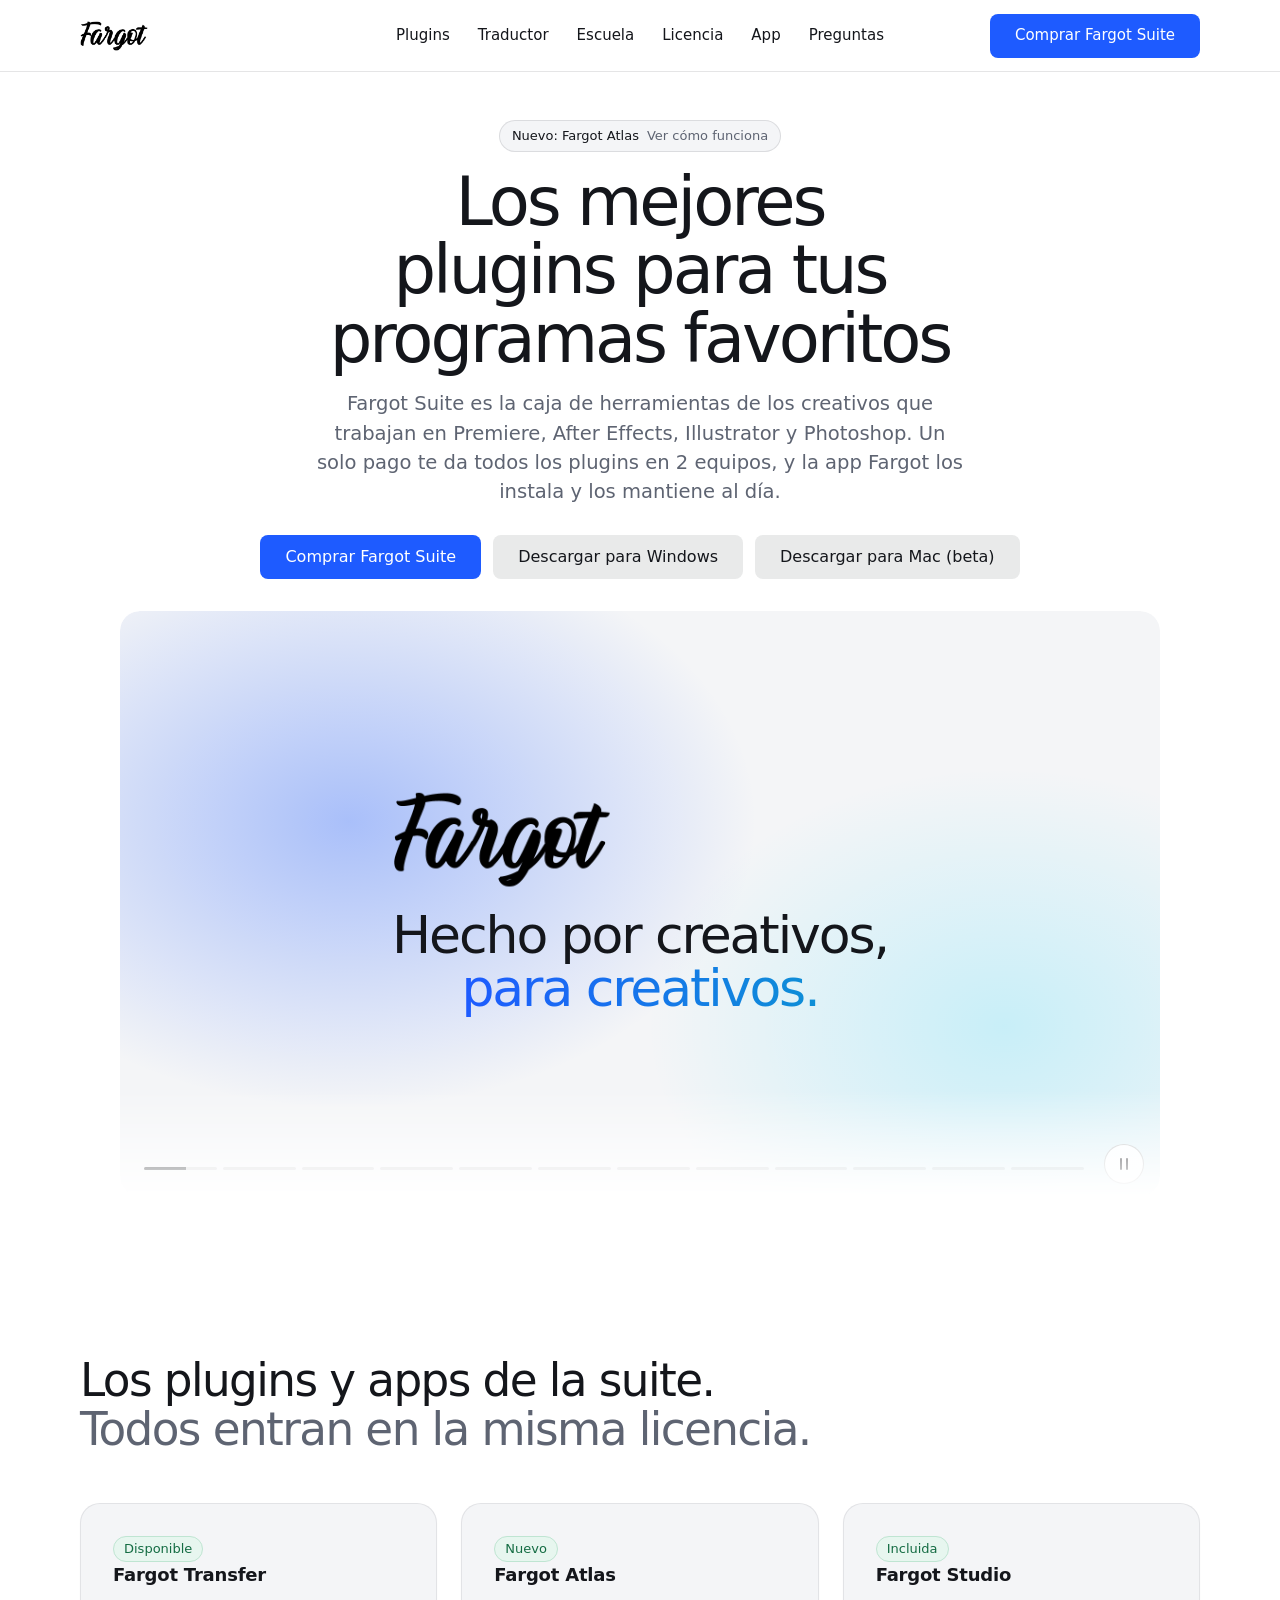
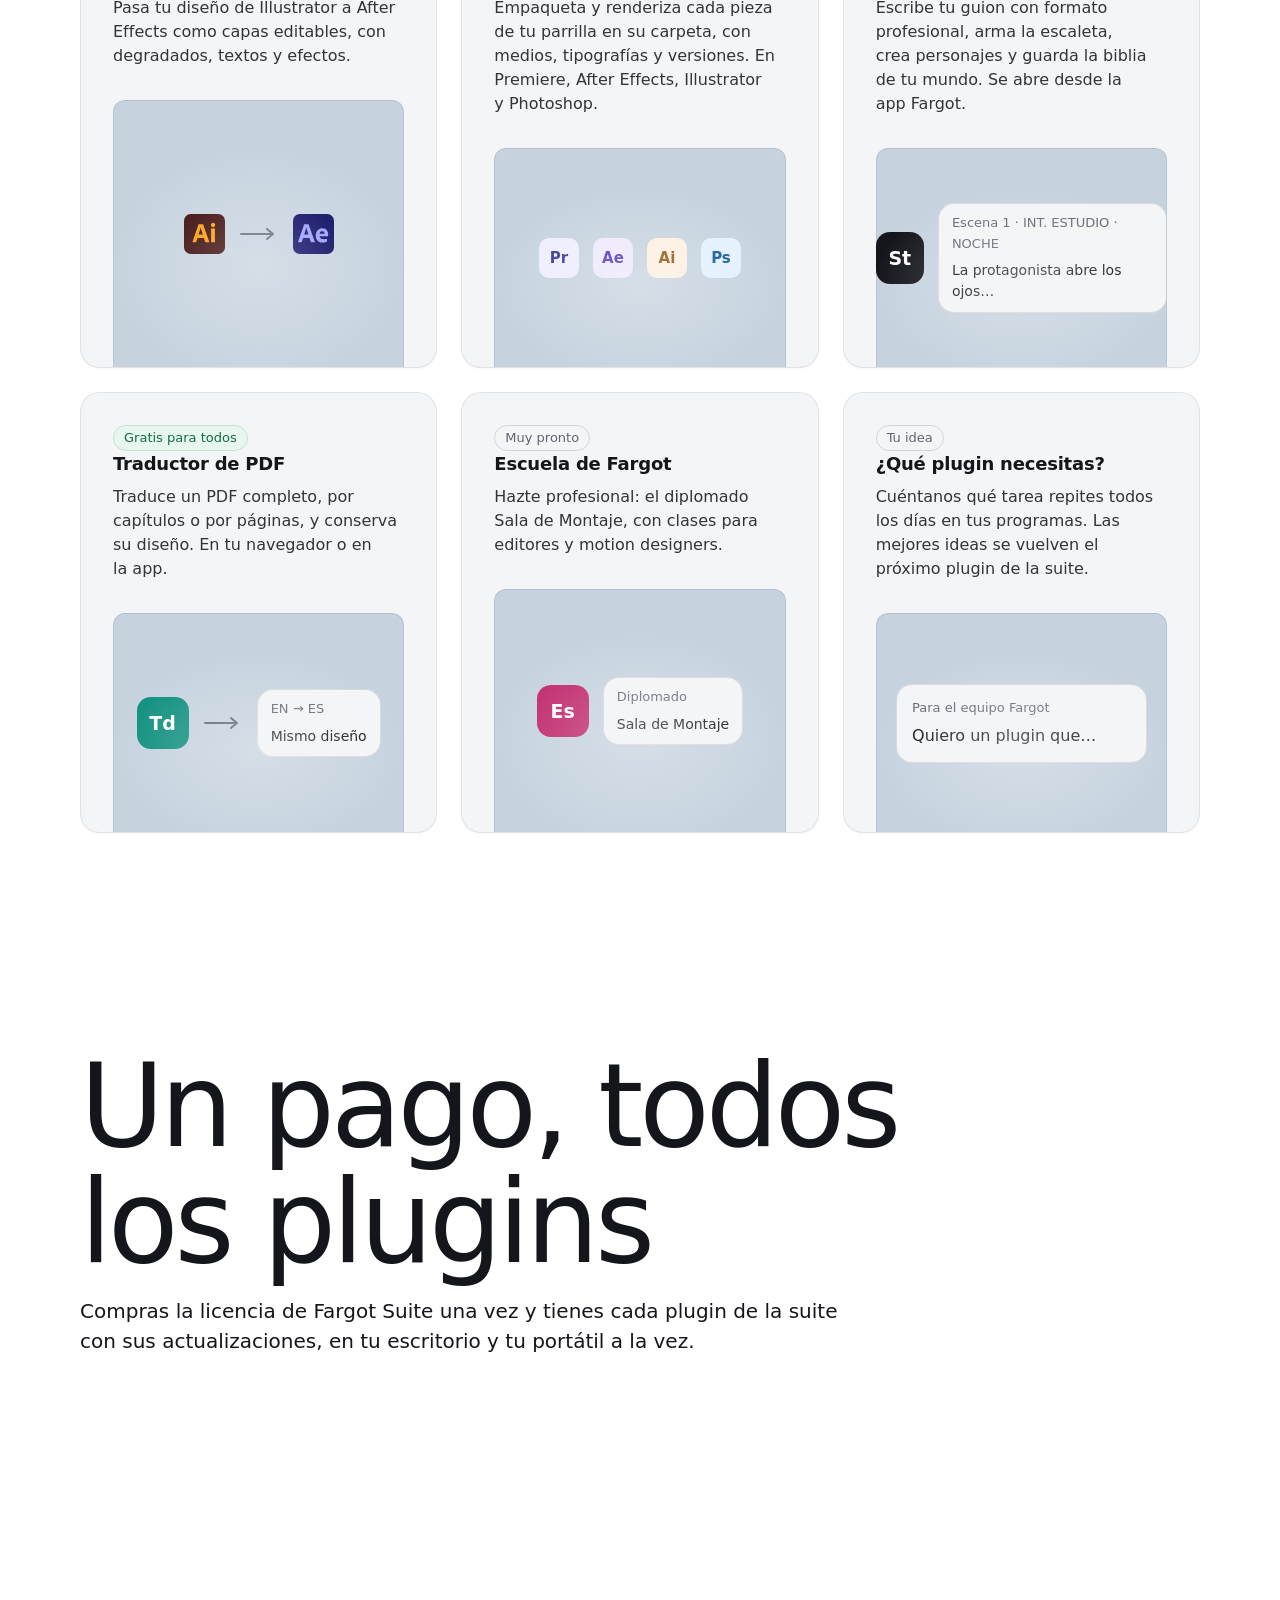
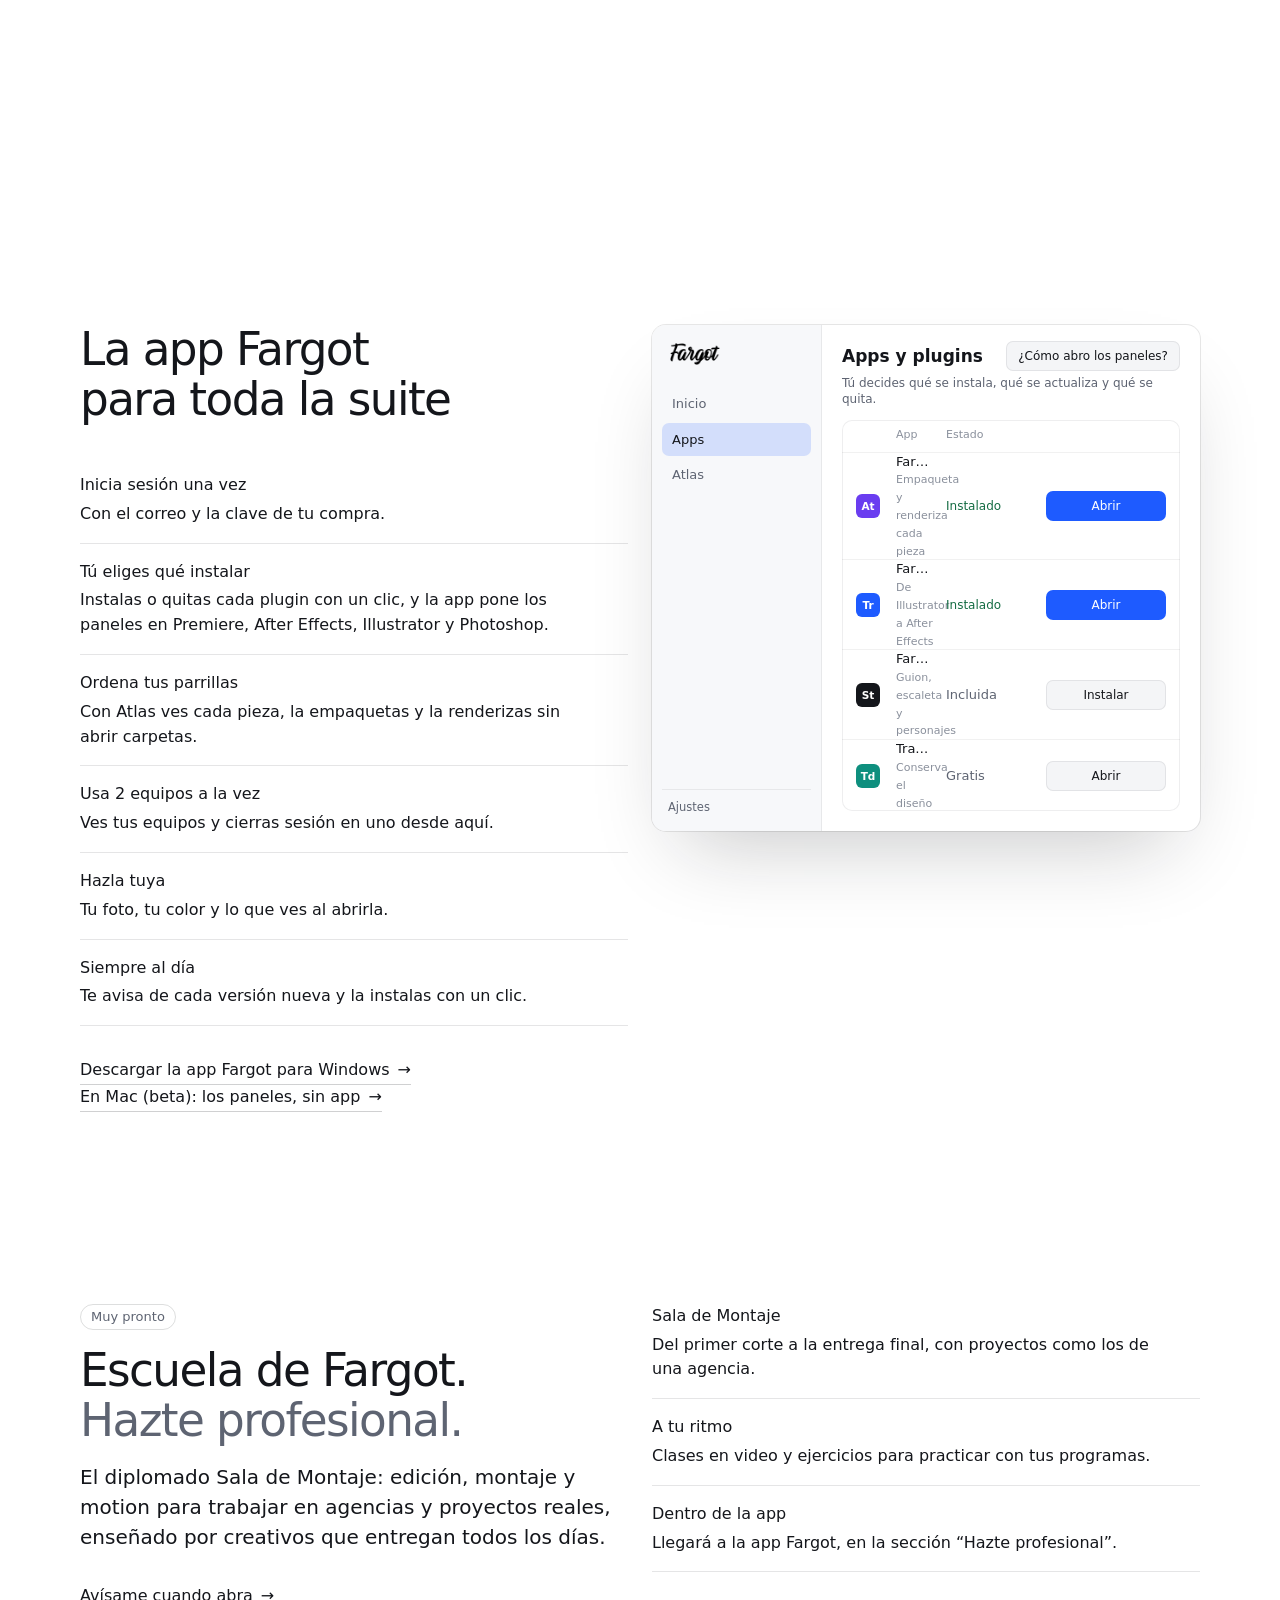
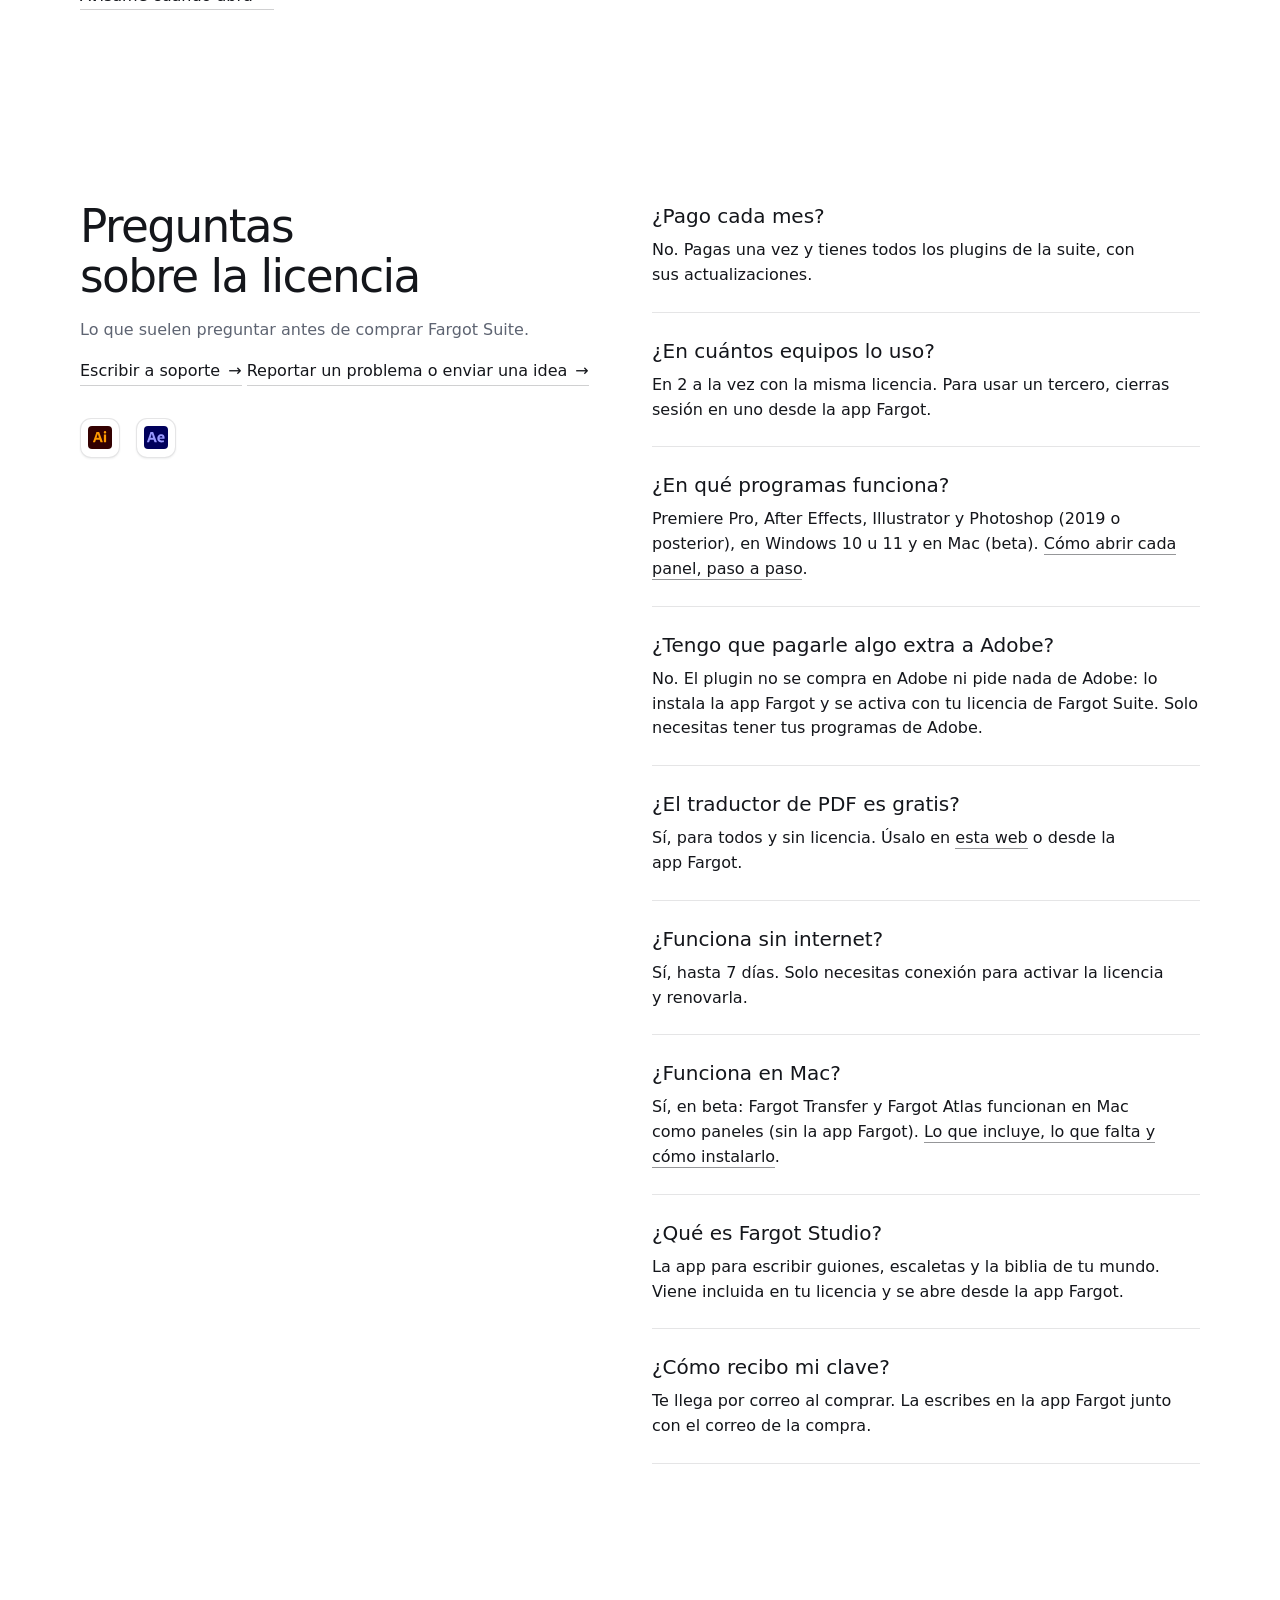
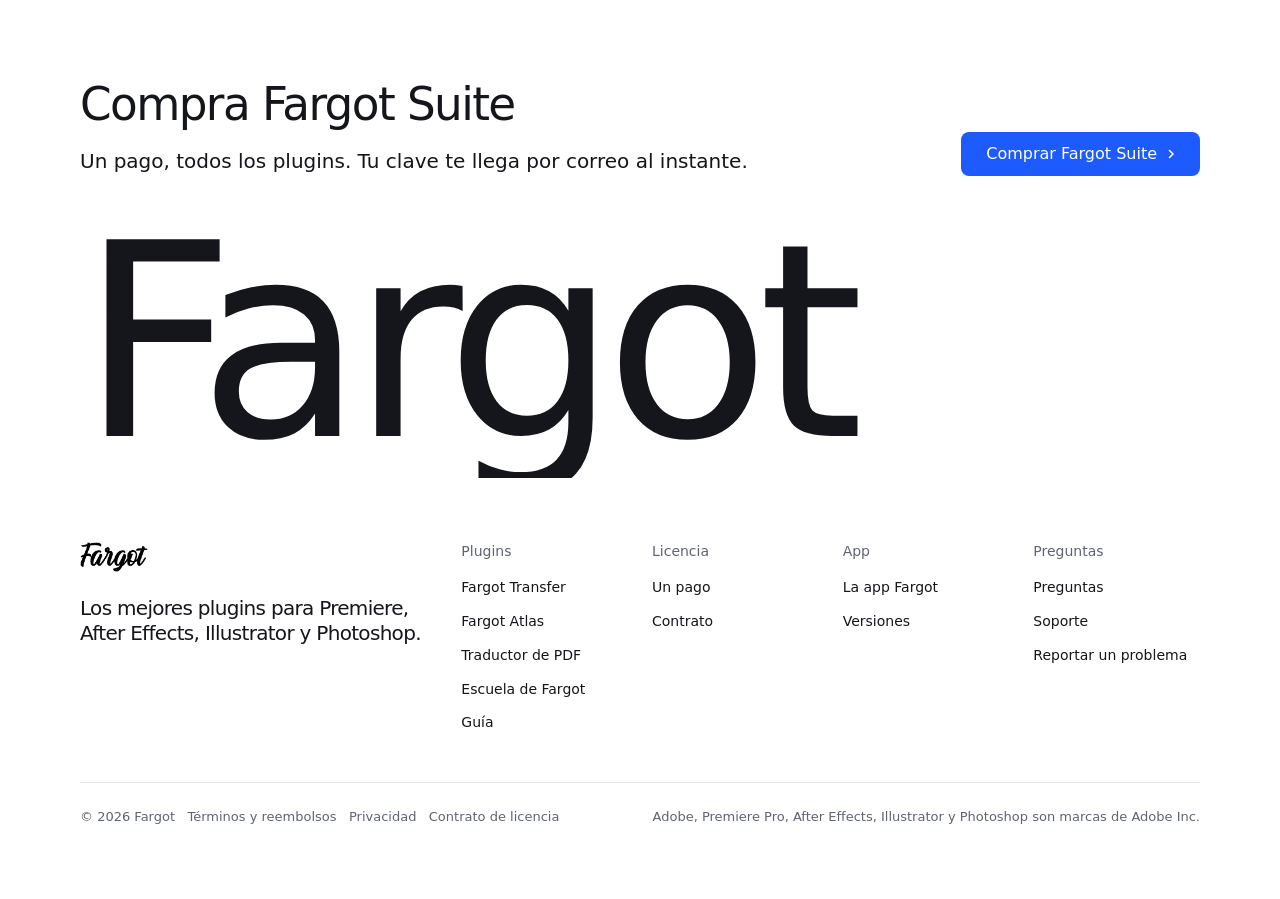
==== commit be24c092: "Web: animacion de Fargot Studio (guion que se escribe solo y escaleta) Co-Authored-By: Claude Opus 5" ====
--- a/index.html
+++ b/index.html
@@ -119,6 +119,17 @@
   .r-nom s, .r-nom b { position: absolute; inset: 0; display: grid; place-items: center; transition: opacity .5s, transform .5s; transition-delay: calc((var(--d) + 1.2) * 1s); }
   .r-nom s { color: #8A909C; text-decoration: none; } .r-nom b { color: #1446CC; font-weight: 600; opacity: 0; transform: translateY(20px); }
   .esc.on .r-nom s { opacity: 0; transform: translateY(-20px); } .esc.on .r-nom b { opacity: 1; transform: none; }
+  .r-studio { display: flex; gap: 22px; align-items: center; justify-content: center; margin-bottom: 34px; }
+  .r-hoja { width: 360px; padding: 22px 26px; border-radius: 12px; background: #fff; box-shadow: 0 18px 40px rgb(20 22 27 / .12), inset 0 0 0 1px rgb(20 22 27 / .07); text-align: left; font-family: "Courier New", Courier, monospace; font-size: 13px; line-height: 1.5; color: #14161B; display: flex; flex-direction: column; gap: 8px; opacity: 0; transform: translateY(30px) rotate(-2deg); transition: transform .8s cubic-bezier(.2,.9,.25,1.1), opacity .5s; transition-delay: calc(var(--d) * 1s); }
+  .esc.on .r-hoja { opacity: 1; transform: none; }
+  .r-ln { display: block; clip-path: inset(0 100% 0 0); transition: clip-path .9s steps(28, end); transition-delay: calc(var(--d) * 1s); }
+  .esc.on .r-ln { clip-path: inset(0 0 0 0); }
+  .r-ln--esc { font-weight: 700; } .r-ln--per { text-align: center; font-weight: 700; margin-top: 4px; } .r-ln--dia { text-align: center; padding: 0 40px; }
+  .r-fichas { display: flex; flex-direction: column; gap: 10px; }
+  .r-ficha { display: flex; gap: 10px; align-items: center; width: 150px; padding: 10px 12px; border-radius: 10px; background: #fff; box-shadow: 0 10px 24px rgb(20 22 27 / .1), inset 0 0 0 1px rgb(20 22 27 / .07); font: 500 13px var(--font-text); color: #14161B; text-align: left; opacity: 0; transform: translateX(30px); transition: transform .6s cubic-bezier(.2,.9,.25,1.2), opacity .4s; transition-delay: calc(var(--d) * 1s); }
+  .r-ficha b { width: 22px; height: 22px; border-radius: 6px; background: #14161B; color: #fff; display: grid; place-items: center; font-size: 11px; flex: none; }
+  .esc.on .r-ficha { opacity: 1; transform: none; }
+  @media (max-width: 700px) { .r-fichas { display: none; } .r-hoja { width: 260px; font-size: 11px; } }
   .r-doc b { font: 700 20px var(--font-text); color: #0E8F7E; } .r-doc i { display: block; height: 8px; border-radius: 4px; background: #E6E8EC; width: 100%; }
   .r-app--pr { color: #33338F; background: #EEEEFF; } .r-app--ae { color: #4B2BB8; background: #EFEAFF; } .r-app--ai { color: #8A4B00; background: #FFF1E0; } .r-app--ps { color: #0B5394; background: #E3F2FF; }
   .esc .r-app { opacity: 0; transform: translateY(60px) rotate(-8deg) scale(.8); transition: transform .8s cubic-bezier(.2,.9,.25,1.2), opacity .5s; transition-delay: calc(var(--d) * 1s); }
@@ -230,9 +241,17 @@
               <div><div class="r-nombres"><span class="r-nom" style="--d:.2"><s>final_final2.mp4</s><b>Video 01 v2</b></span><span class="r-nom" style="--d:.5"><s>reel copia.mp4</s><b>Video 02 v2</b></span><span class="r-nom" style="--d:.8"><s>historia_ok.mp4</s><b>Video 03 v2</b></span></div>
                 <p class="r-mid e" style="--d:.3">Numera en un clic</p><p class="r-small e" style="--d:.6">Un nombre para todo el envío, con su número y su versión.</p></div>
             </div>
-            <div class="esc" data-t="5">
-              <div><div class="r-apps"><span class="r-app r-app--st" style="--d:.1">St</span></div>
-                <p class="r-mid e" style="--d:.4">Fargot Studio</p><p class="r-small e" style="--d:.7">Tu guion, tu escaleta y la biblia de tu mundo, en un solo lugar.</p></div>
+            <div class="esc" data-t="6">
+              <div><div class="r-studio">
+                  <div class="r-hoja" style="--d:.1">
+                    <span class="r-ln r-ln--esc" style="--d:.4">1. INT. ESTUDIO DE EDICIÓN – NOCHE</span>
+                    <span class="r-ln" style="--d:.9">Una pantalla ilumina el cuarto. Faltan diez minutos para la entrega.</span>
+                    <span class="r-ln r-ln--per" style="--d:1.5">LUCÍA</span>
+                    <span class="r-ln r-ln--dia" style="--d:1.9">Exporta. Ya.</span>
+                  </div>
+                  <div class="r-fichas"><span class="r-ficha" style="--d:2.4"><b>1</b>La entrega</span><span class="r-ficha" style="--d:2.6"><b>2</b>El error</span><span class="r-ficha" style="--d:2.8"><b>3</b>Render final</span></div>
+                </div>
+                <p class="r-mid e" style="--d:.2">Fargot Studio</p><p class="r-small e" style="--d:.5">Tu guion, tu escaleta y la biblia de tu mundo, en un solo lugar.</p></div>
             </div>
             <div class="esc" data-t="5">
               <div><div class="r-flujo" style="justify-content:center"><span class="r-doc" style="--d:.1"><b>EN</b><i></i><i></i><i style="width:60%"></i></span><span class="r-vuelo" style="width:160px"><i style="--d:.5;background:#0E8F7E"></i><i style="--d:.8;background:#0E8F7E"></i></span><span class="r-doc" style="--d:.3"><b>ES</b><i></i><i></i><i style="width:60%"></i></span></div>
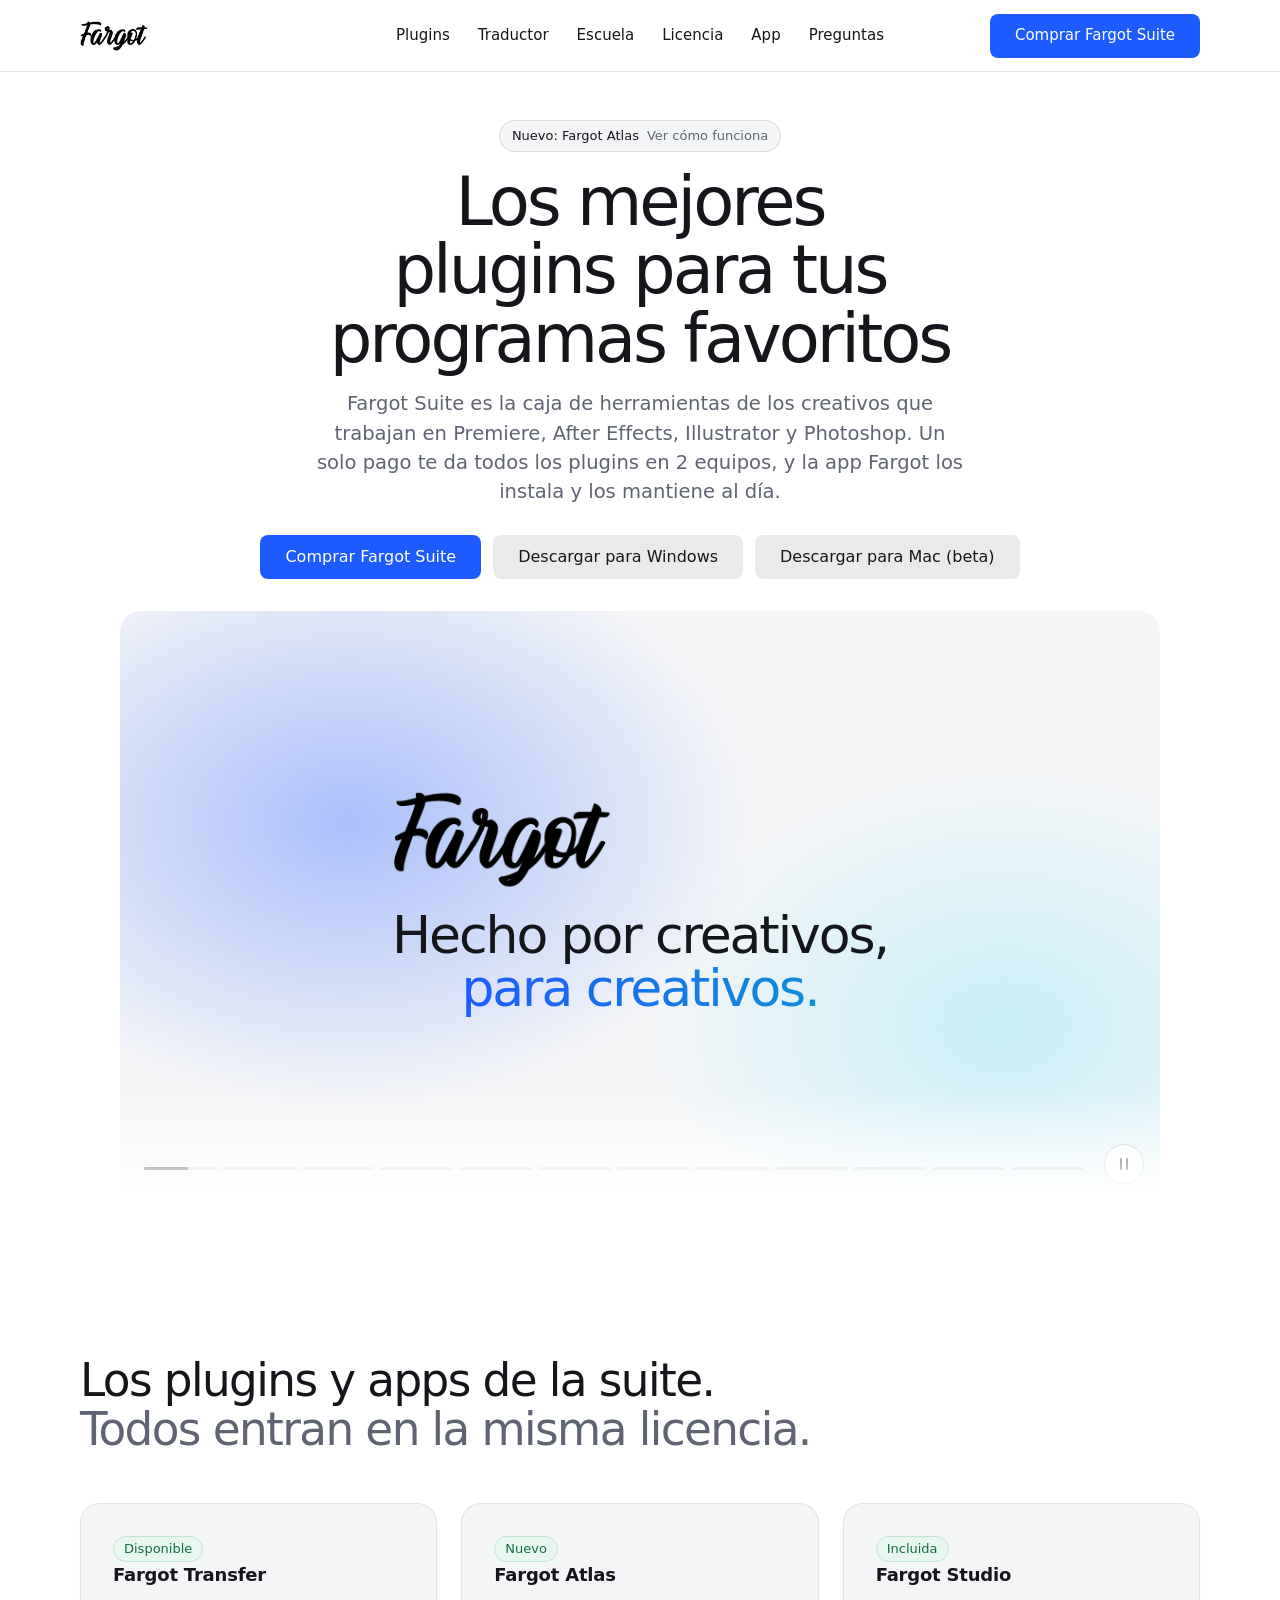
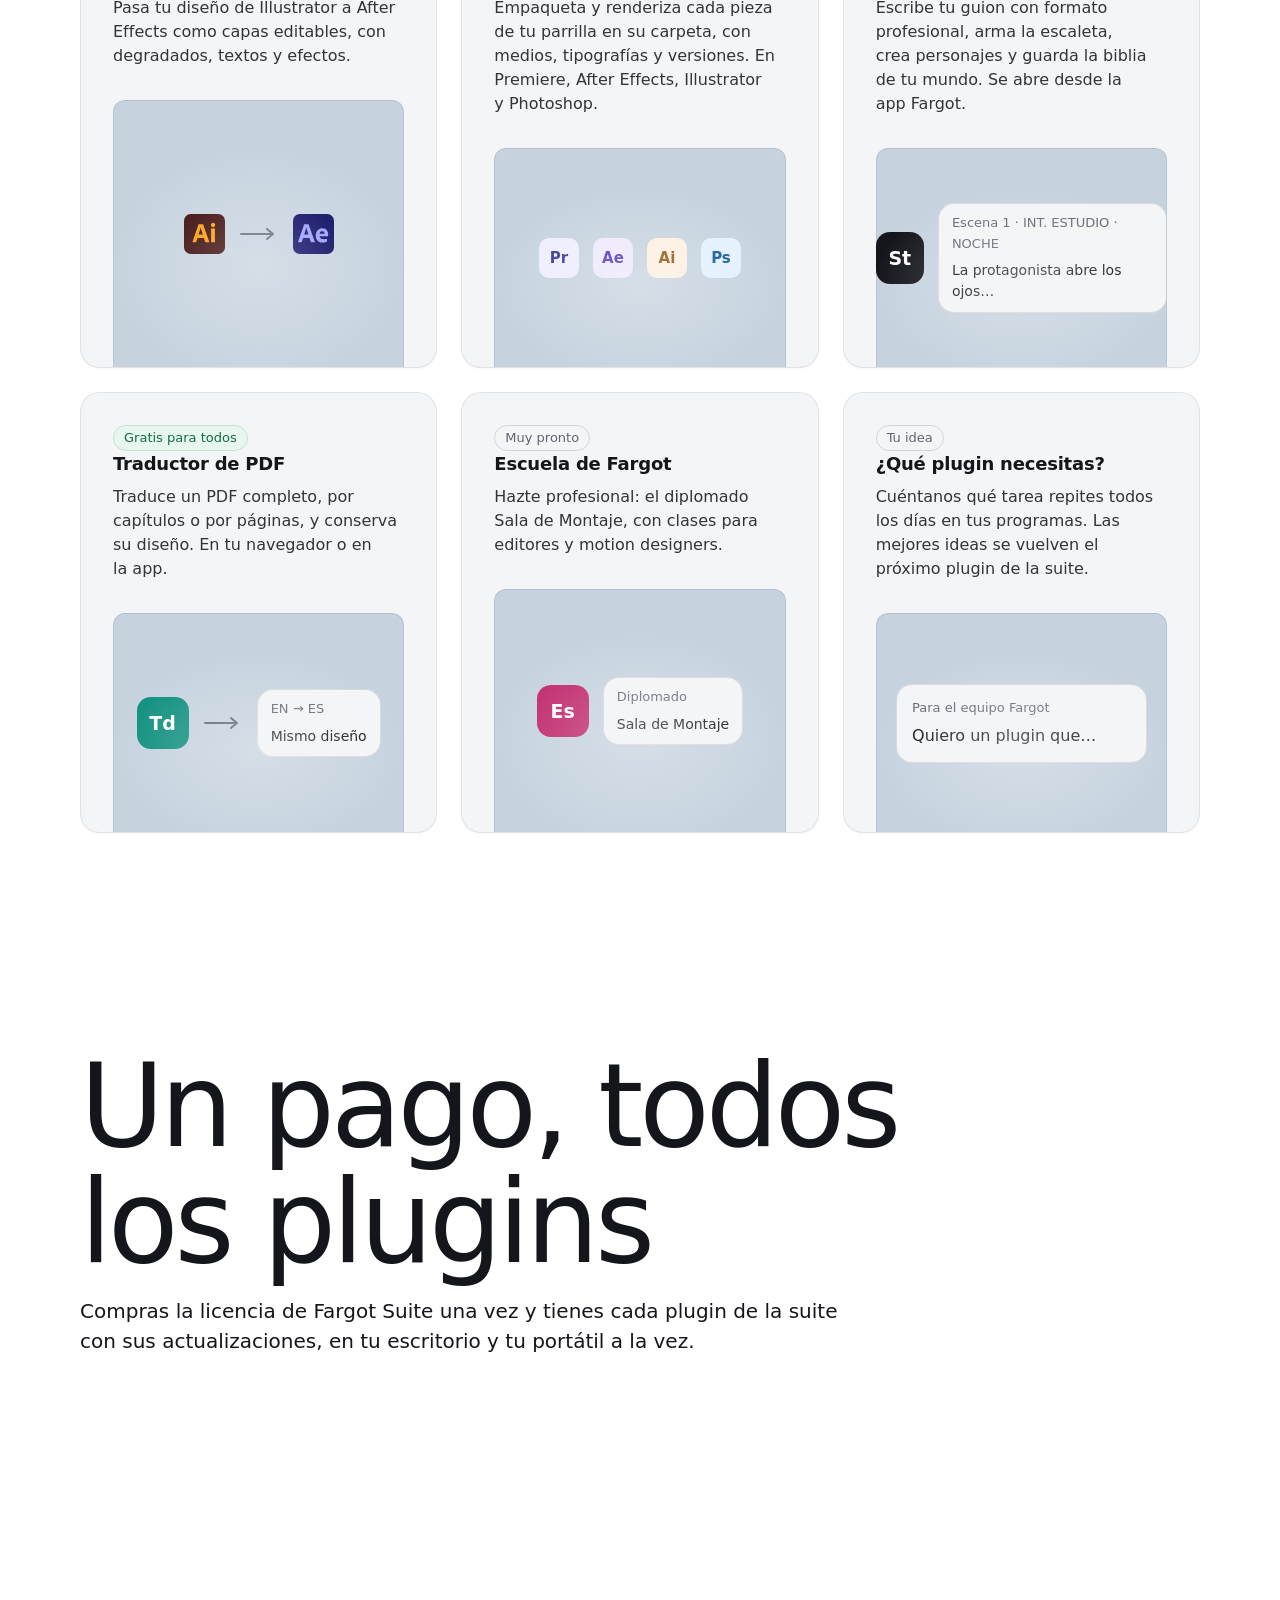
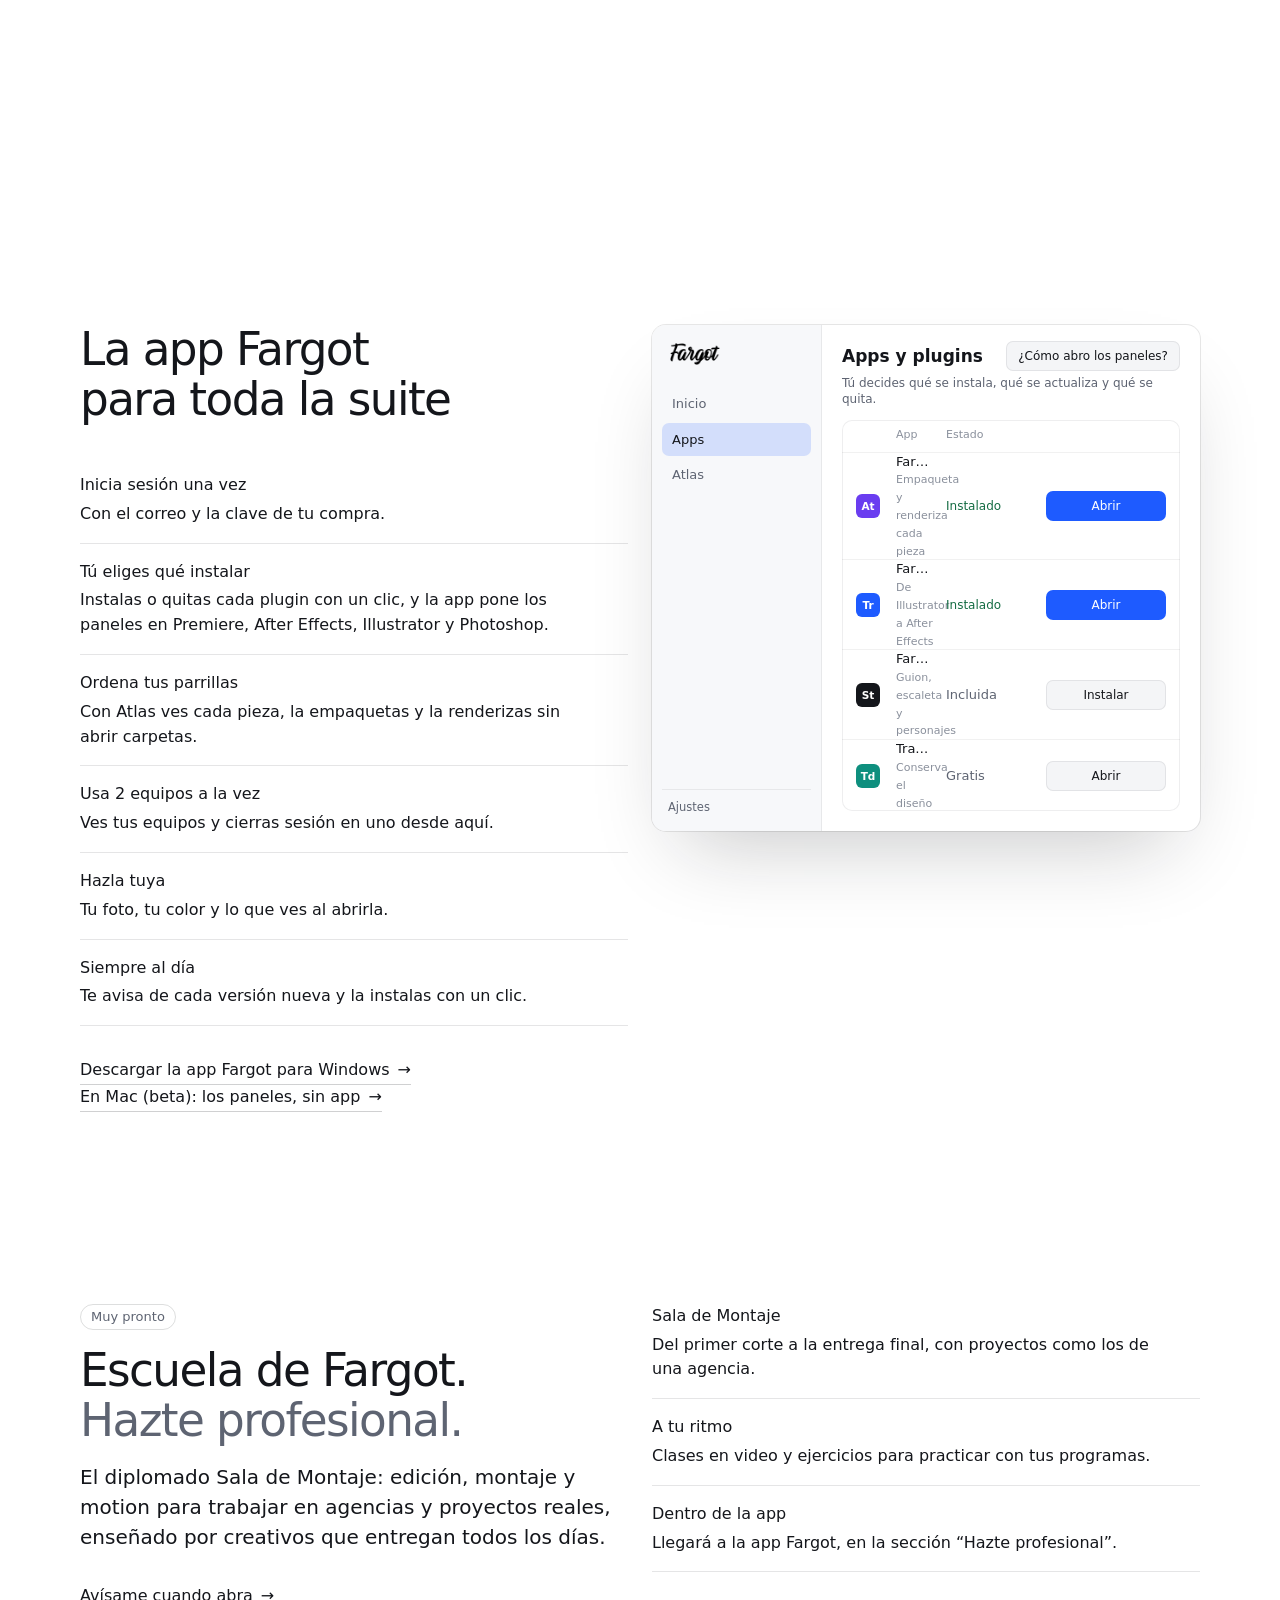
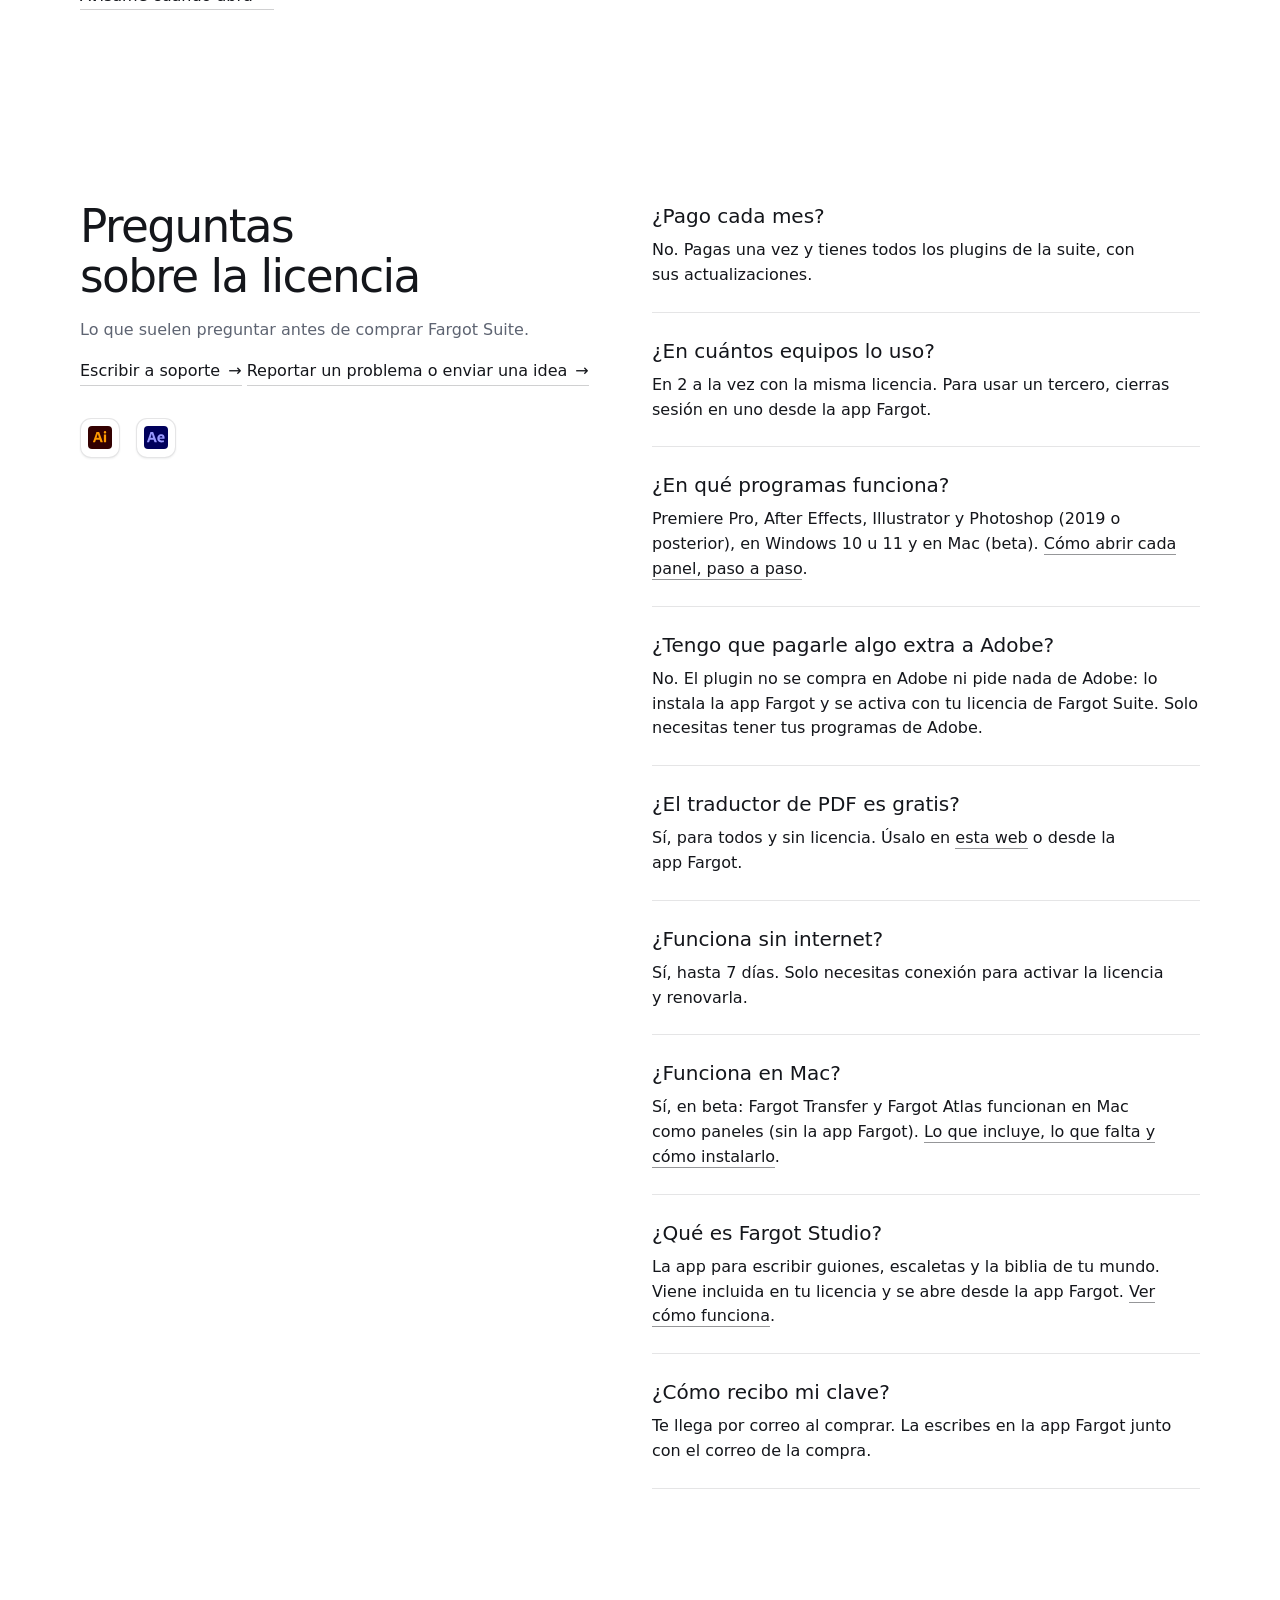
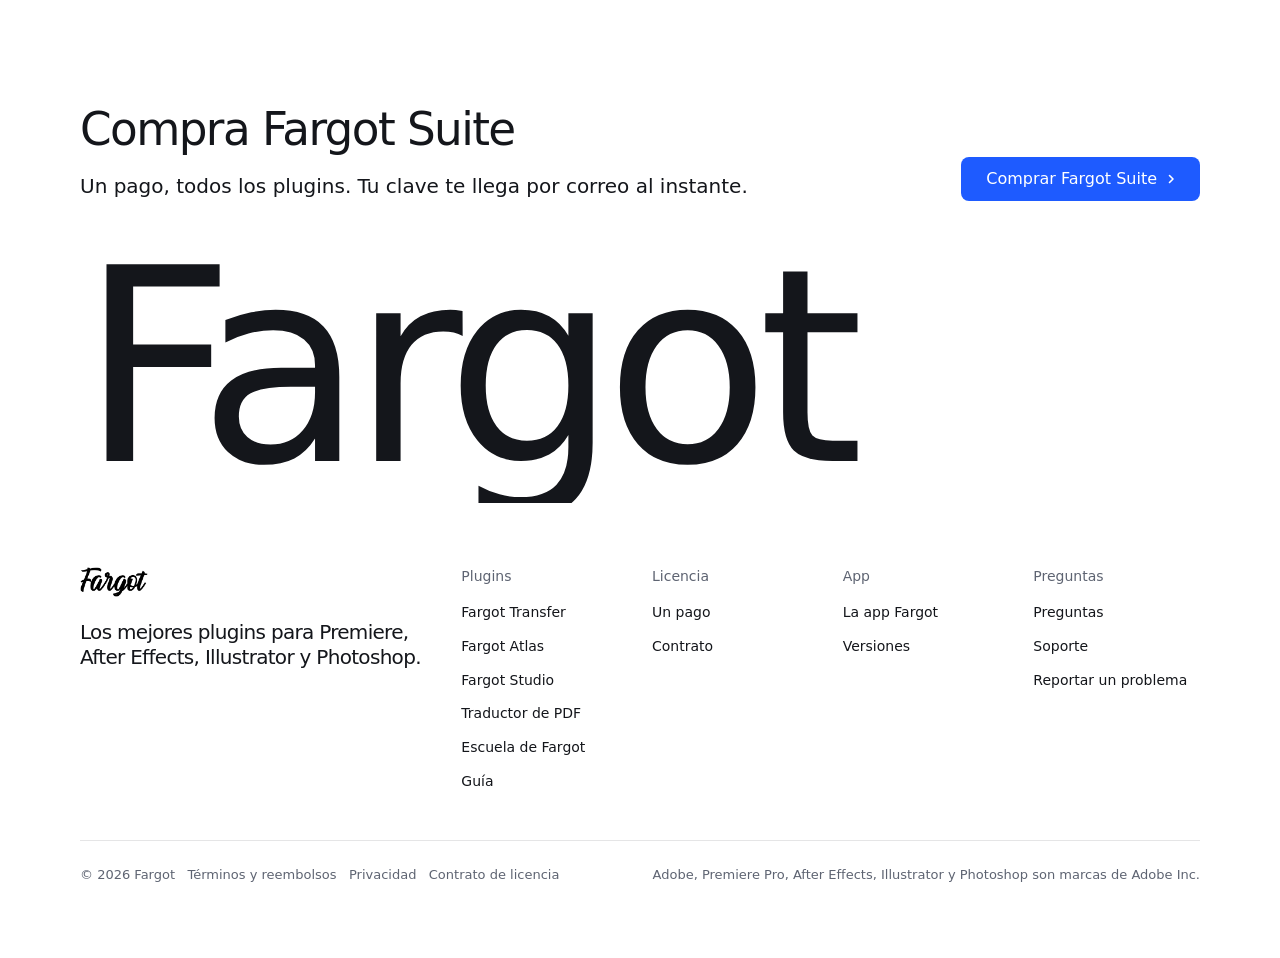
==== commit 47c42322: "Web: pagina de Fargot Studio con su animacion; arreglos de color en Atlas Co-Authored-By: Claude Opu" ====
--- a/index.html
+++ b/index.html
@@ -295,7 +295,7 @@
           <p>Empaqueta y renderiza cada pieza de tu parrilla en su carpeta, con medios, tipografías y versiones. En Premiere, After Effects, Illustrator y Photoshop.</p>
           <div class="panel"><div class="pl-flow" role="img" aria-label="Premiere, After Effects, Illustrator y Photoshop"><span class="ap ap--pr" style="width:40px;height:40px;font-size:15px;border-radius:10px">Pr</span><span class="ap ap--ae" style="width:40px;height:40px;font-size:15px;border-radius:10px">Ae</span><span class="ap ap--ai" style="width:40px;height:40px;font-size:15px;border-radius:10px">Ai</span><span class="ap ap--ps" style="width:40px;height:40px;font-size:15px;border-radius:10px">Ps</span></div></div>
         </a>
-        <a class="card card--row span-4" href="#app">
+        <a class="card card--row span-4" href="studio.html">
           <span class="tag on">Incluida</span>
           <h3>Fargot Studio</h3>
           <p>Escribe tu guion con formato profesional, arma la escaleta, crea personajes y guarda la biblia de tu mundo. Se abre desde la app Fargot.</p>
@@ -405,7 +405,7 @@
           <div class="faq__item"><h3>¿El traductor de PDF es gratis?</h3><p>Sí, para todos y sin licencia. Úsalo en <a href="traductor.html">esta web</a> o desde la app Fargot.</p></div>
           <div class="faq__item"><h3>¿Funciona sin internet?</h3><p>Sí, hasta 7 días. Solo necesitas conexión para activar la licencia y renovarla.</p></div>
           <div class="faq__item"><h3>¿Funciona en Mac?</h3><p>Sí, en beta: Fargot Transfer y Fargot Atlas funcionan en Mac como paneles (sin la app Fargot). <a href="ayuda.html#mac">Lo que incluye, lo que falta y cómo instalarlo</a>.</p></div>
-          <div class="faq__item"><h3>¿Qué es Fargot Studio?</h3><p>La app para escribir guiones, escaletas y la biblia de tu mundo. Viene incluida en tu licencia y se abre desde la app Fargot.</p></div>
+          <div class="faq__item"><h3>¿Qué es Fargot Studio?</h3><p>La app para escribir guiones, escaletas y la biblia de tu mundo. Viene incluida en tu licencia y se abre desde la app Fargot. <a href="studio.html">Ver cómo funciona</a>.</p></div>
           <div class="faq__item"><h3>¿Cómo recibo mi clave?</h3><p>Te llega por correo al comprar. La escribes en la app Fargot junto con el correo de la compra.</p></div>
         </div>
       </div>
@@ -428,7 +428,7 @@
           <a class="nav__logo" href="#top" aria-label="Fargot Suite, inicio"><img src="img/fargot-logo-2.png" alt="Fargot" width="68" height="30"></a>
           <p class="footer__lede">Los mejores plugins para Premiere, After Effects, Illustrator y Photoshop.</p>
         </div>
-        <div class="span-2 footer__col"><h3>Plugins</h3><ul><li><a href="transfer.html">Fargot Transfer</a></li><li><a href="atlas.html">Fargot Atlas</a></li><li><a href="traductor.html">Traductor de PDF</a></li><li><a href="#escuela">Escuela de Fargot</a></li><li><a href="ayuda.html">Guía</a></li></ul></div>
+        <div class="span-2 footer__col"><h3>Plugins</h3><ul><li><a href="transfer.html">Fargot Transfer</a></li><li><a href="atlas.html">Fargot Atlas</a></li><li><a href="studio.html">Fargot Studio</a></li><li><a href="traductor.html">Traductor de PDF</a></li><li><a href="#escuela">Escuela de Fargot</a></li><li><a href="ayuda.html">Guía</a></li></ul></div>
         <div class="span-2 footer__col"><h3>Licencia</h3><ul><li><a href="#licencia">Un pago</a></li><li><a href="eula.txt">Contrato</a></li></ul></div>
         <div class="span-2 footer__col"><h3>App</h3><ul><li><a href="#app">La app Fargot</a></li><li><a href="https://github.com/farrogoeninternet-ui/fargot/releases">Versiones</a></li></ul></div>
         <div class="span-2 footer__col"><h3>Preguntas</h3><ul><li><a href="#faq">Preguntas</a></li><li><a href="reportar.html" data-correo>Soporte</a></li><li><a href="reportar.html">Reportar un problema</a></li></ul></div>
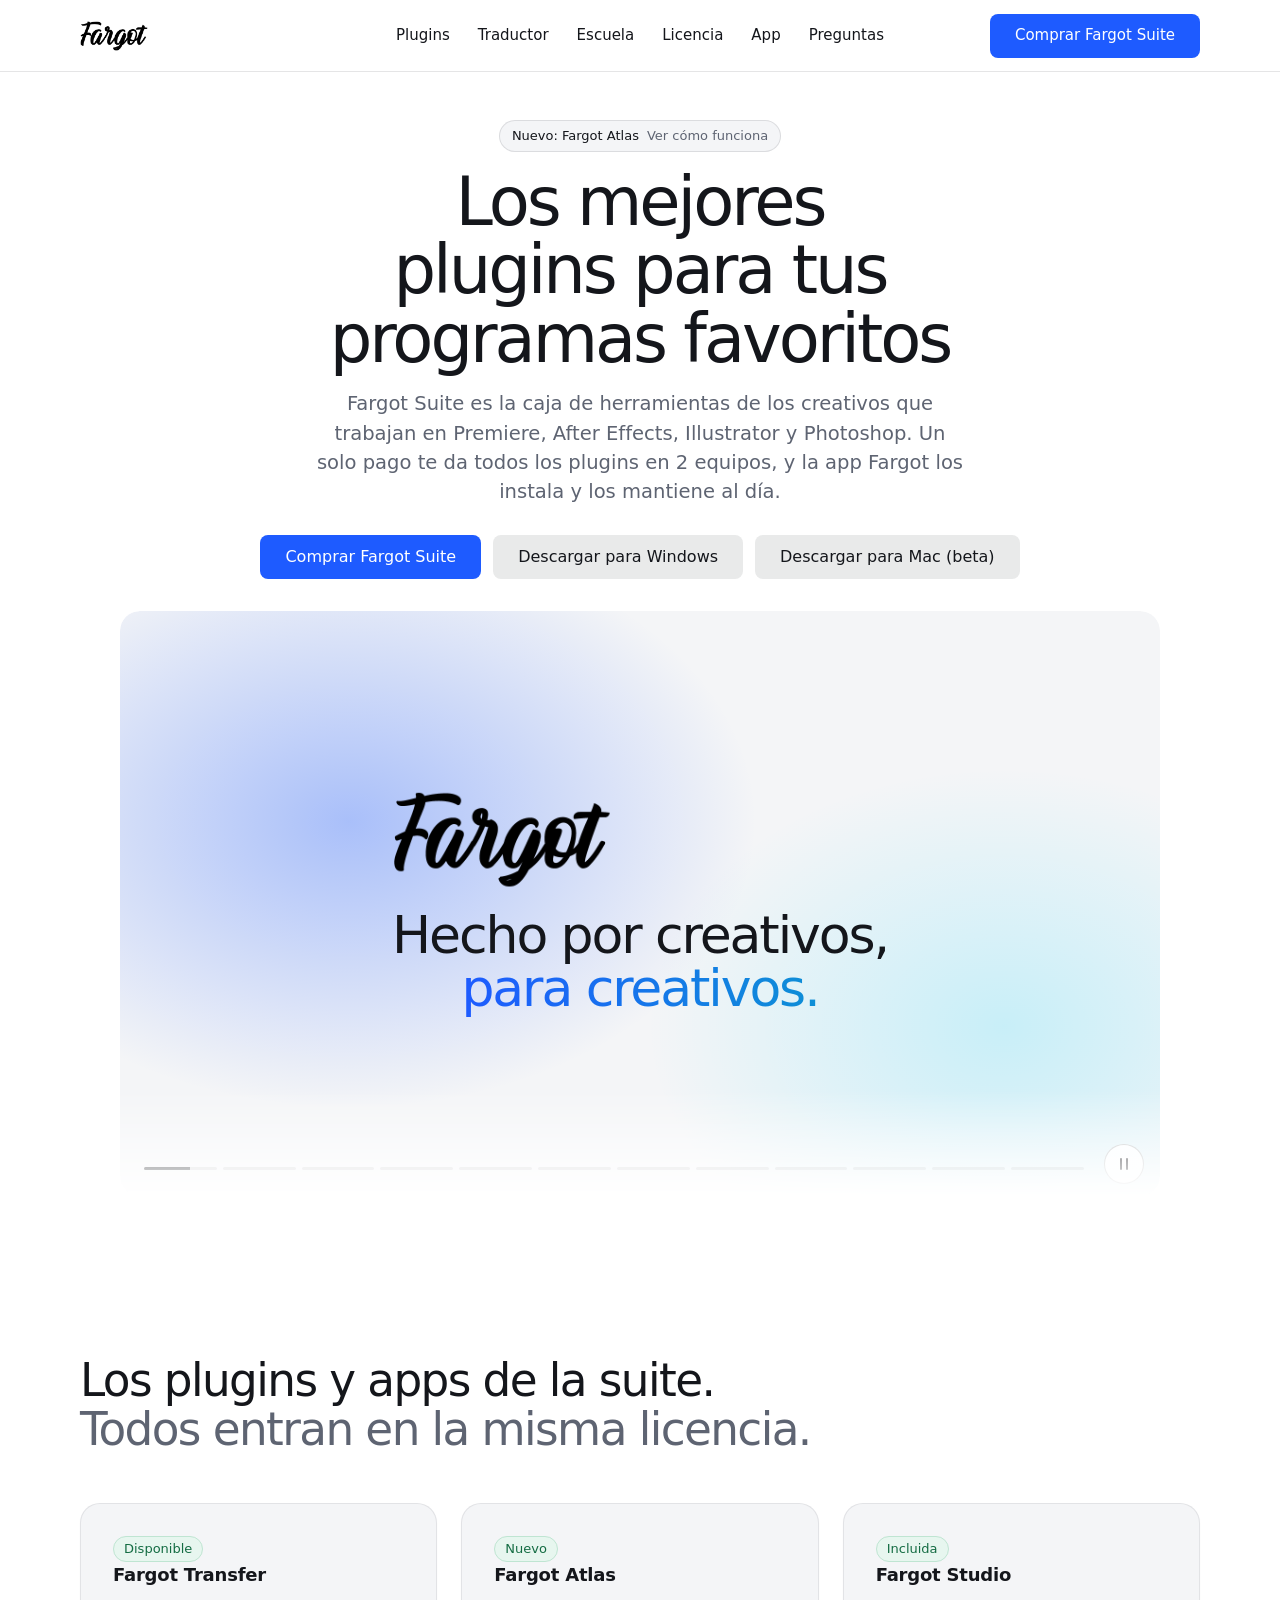
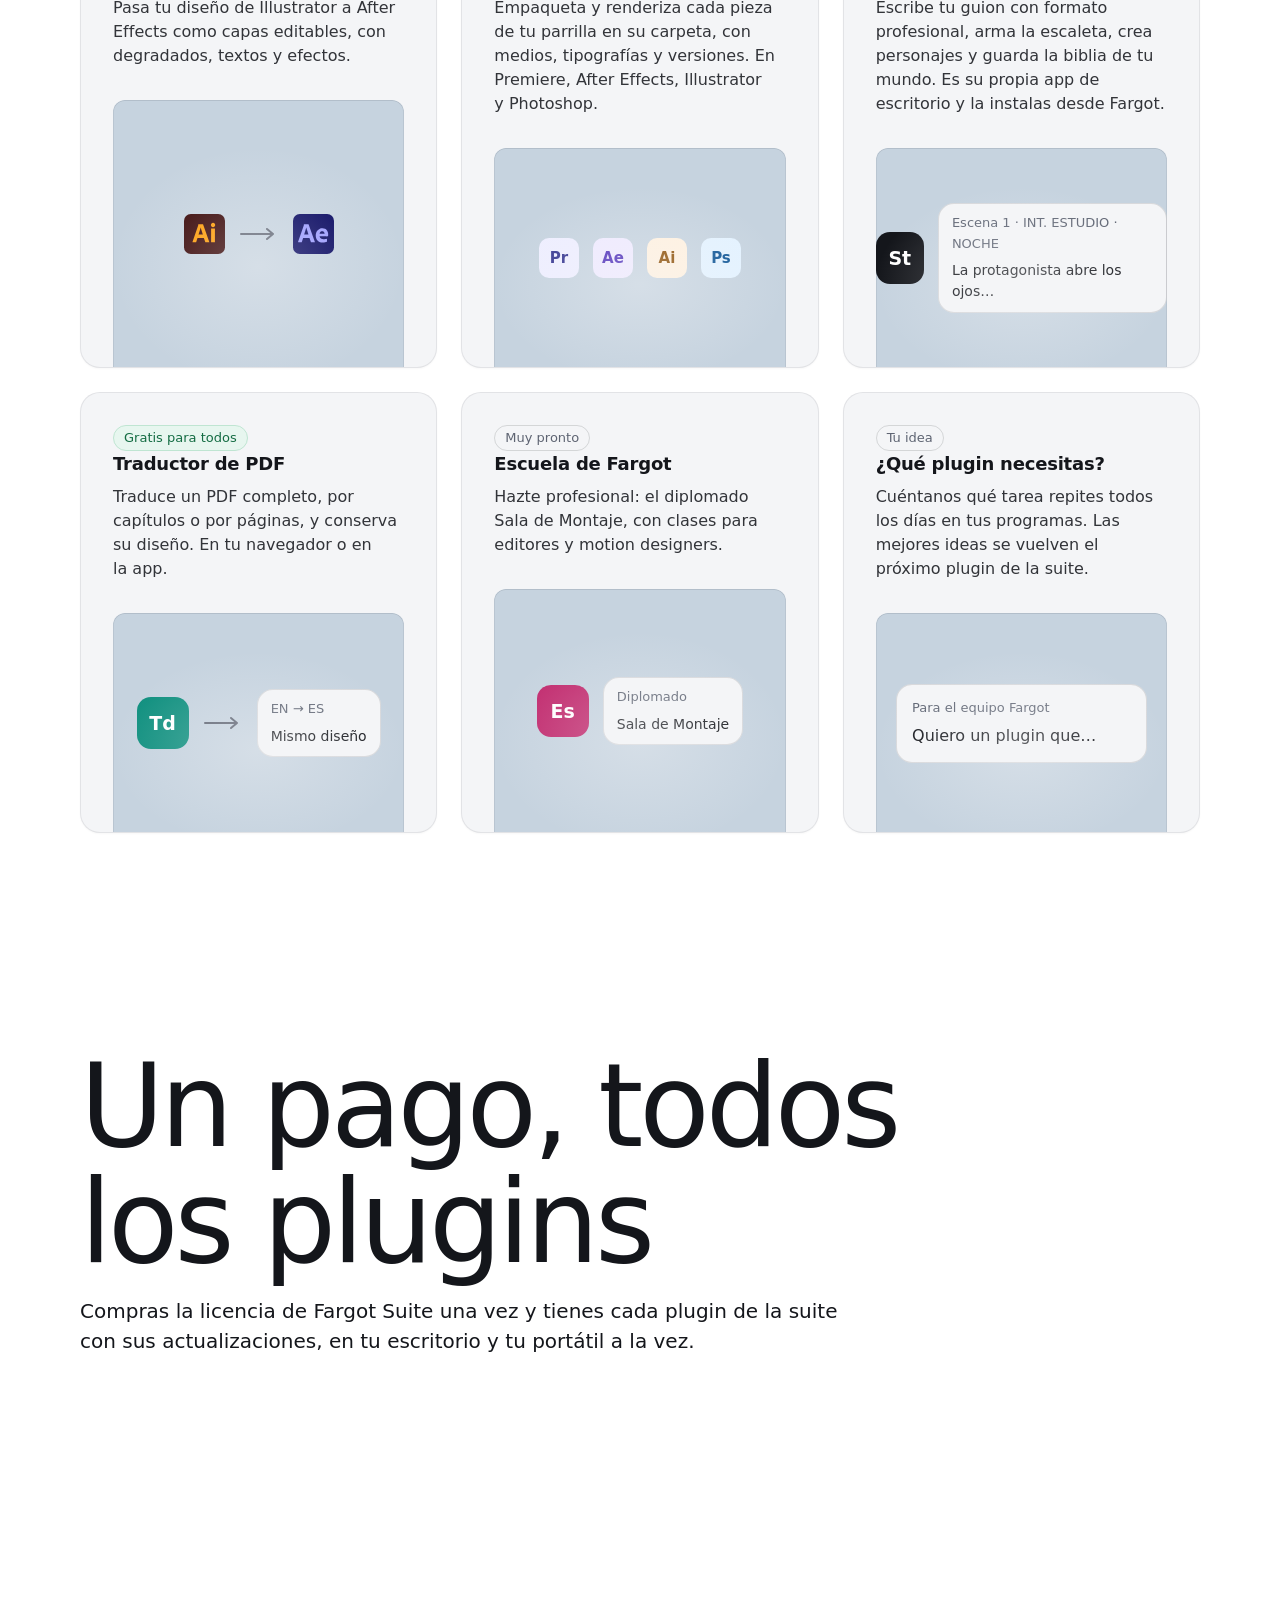
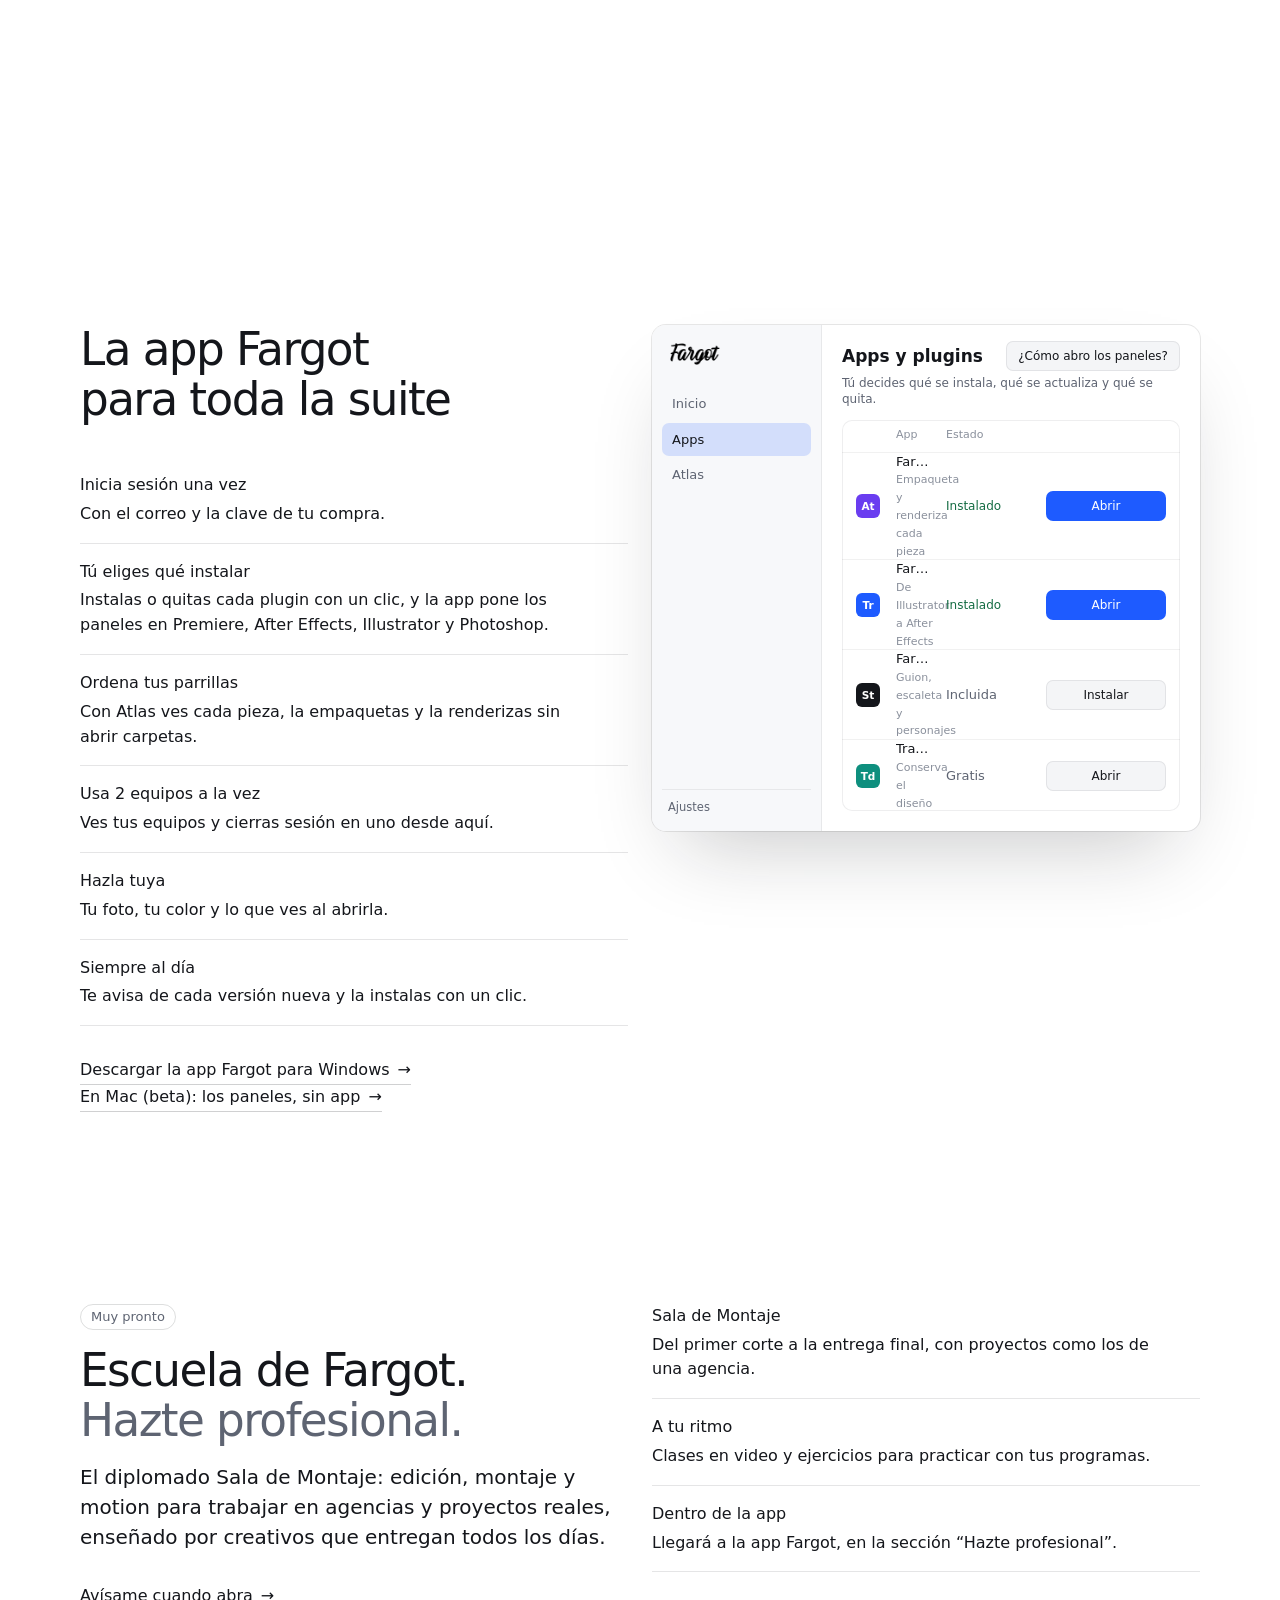
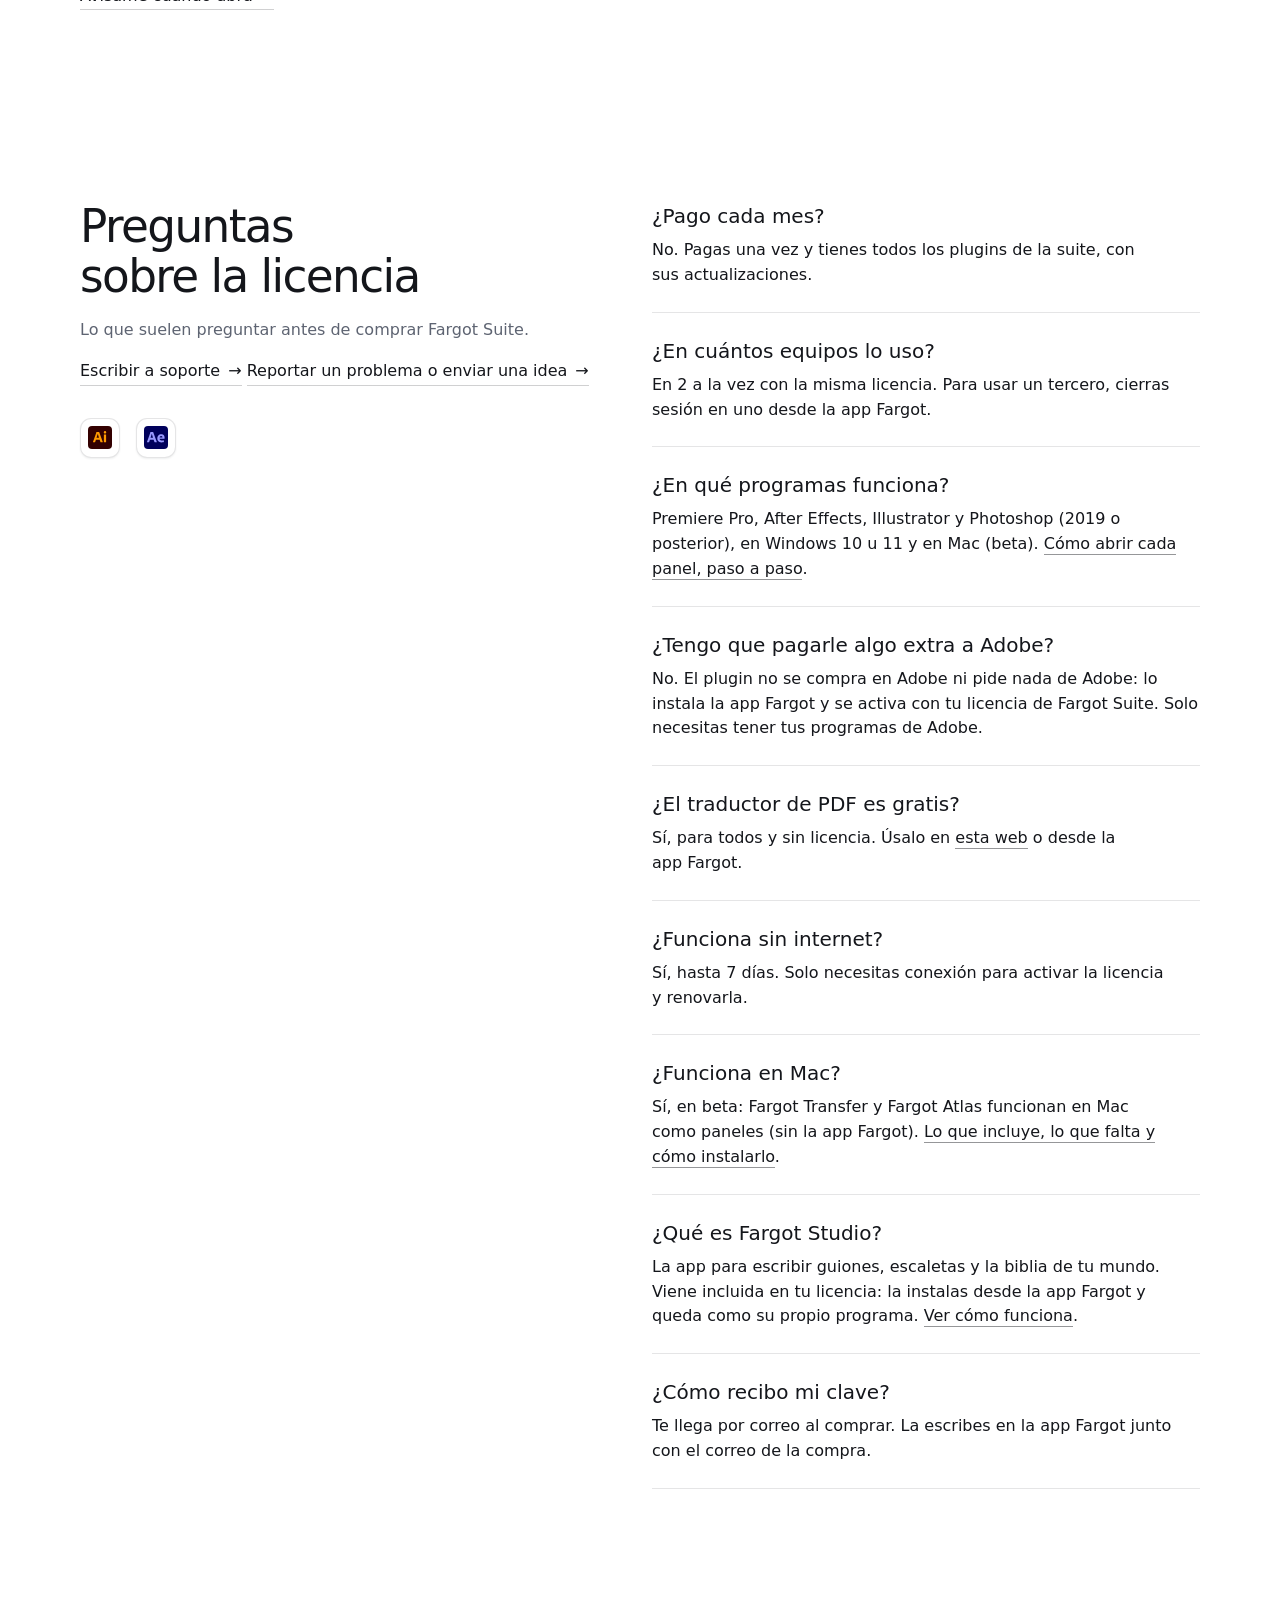
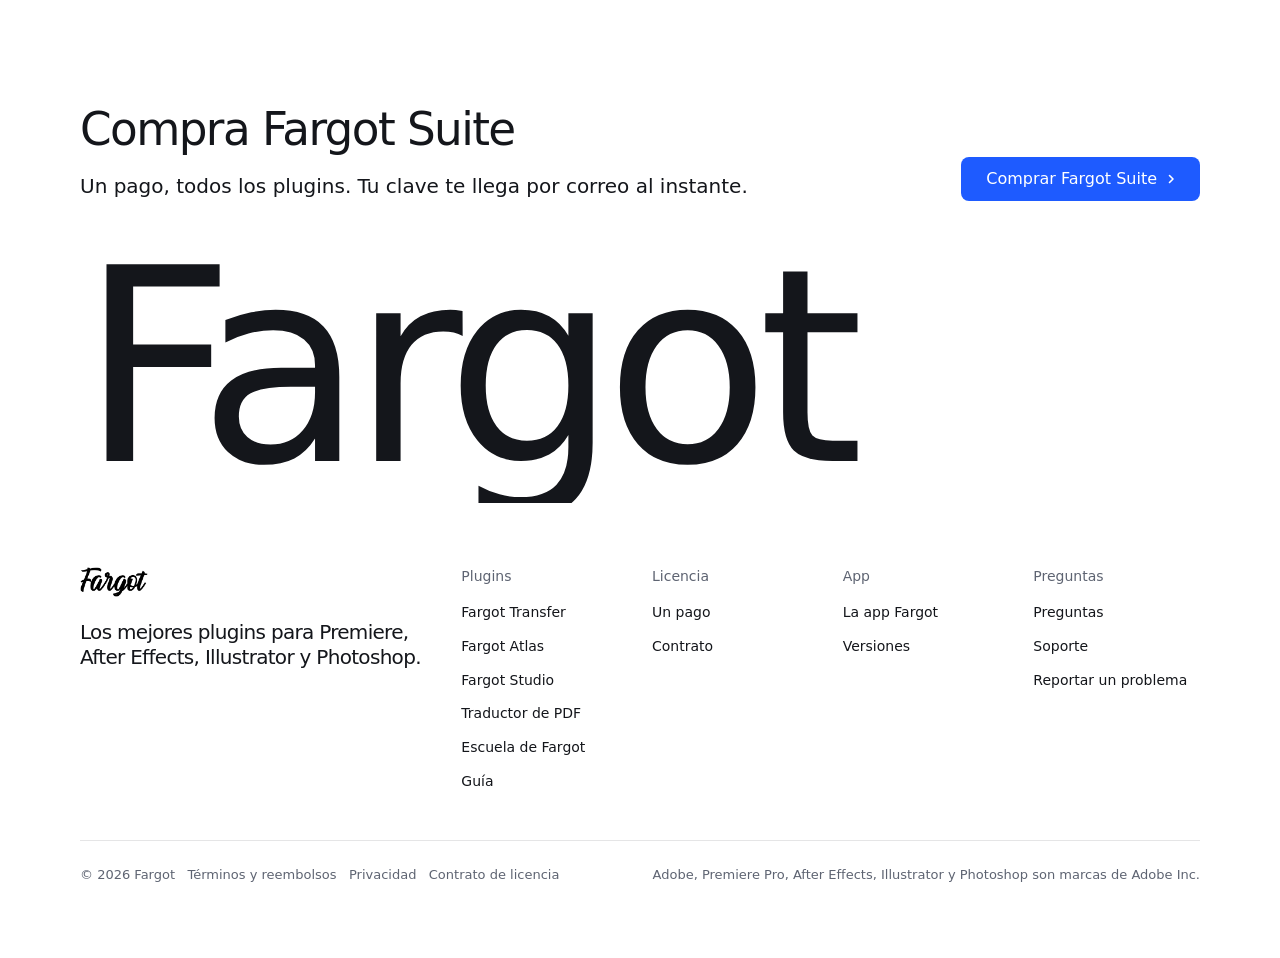
==== commit 41d22c99: "Web: Fargot Studio como app de escritorio aparte, dialogo doble y varios proyectos Co-Authored-By: C" ====
--- a/index.html
+++ b/index.html
@@ -298,7 +298,7 @@
         <a class="card card--row span-4" href="studio.html">
           <span class="tag on">Incluida</span>
           <h3>Fargot Studio</h3>
-          <p>Escribe tu guion con formato profesional, arma la escaleta, crea personajes y guarda la biblia de tu mundo. Se abre desde la app Fargot.</p>
+          <p>Escribe tu guion con formato profesional, arma la escaleta, crea personajes y guarda la biblia de tu mundo. Es su propia app de escritorio y la instalas desde Fargot.</p>
           <div class="panel"><div class="pl-flow" role="img" aria-label="Fargot Studio"><span style="display:inline-grid;place-items:center;width:52px;height:52px;border-radius:14px;color:#fff;font:700 19px var(--font-text);background:#14161B">St</span><span class="pl-msg" style="width:auto;padding:10px 14px;font-size:14px"><small>Escena 1 · INT. ESTUDIO · NOCHE</small>La protagonista abre los ojos…</span></div></div>
         </a>
         <a class="card card--row span-4" href="traductor.html">
@@ -405,7 +405,7 @@
           <div class="faq__item"><h3>¿El traductor de PDF es gratis?</h3><p>Sí, para todos y sin licencia. Úsalo en <a href="traductor.html">esta web</a> o desde la app Fargot.</p></div>
           <div class="faq__item"><h3>¿Funciona sin internet?</h3><p>Sí, hasta 7 días. Solo necesitas conexión para activar la licencia y renovarla.</p></div>
           <div class="faq__item"><h3>¿Funciona en Mac?</h3><p>Sí, en beta: Fargot Transfer y Fargot Atlas funcionan en Mac como paneles (sin la app Fargot). <a href="ayuda.html#mac">Lo que incluye, lo que falta y cómo instalarlo</a>.</p></div>
-          <div class="faq__item"><h3>¿Qué es Fargot Studio?</h3><p>La app para escribir guiones, escaletas y la biblia de tu mundo. Viene incluida en tu licencia y se abre desde la app Fargot. <a href="studio.html">Ver cómo funciona</a>.</p></div>
+          <div class="faq__item"><h3>¿Qué es Fargot Studio?</h3><p>La app para escribir guiones, escaletas y la biblia de tu mundo. Viene incluida en tu licencia: la instalas desde la app Fargot y queda como su propio programa. <a href="studio.html">Ver cómo funciona</a>.</p></div>
           <div class="faq__item"><h3>¿Cómo recibo mi clave?</h3><p>Te llega por correo al comprar. La escribes en la app Fargot junto con el correo de la compra.</p></div>
         </div>
       </div>
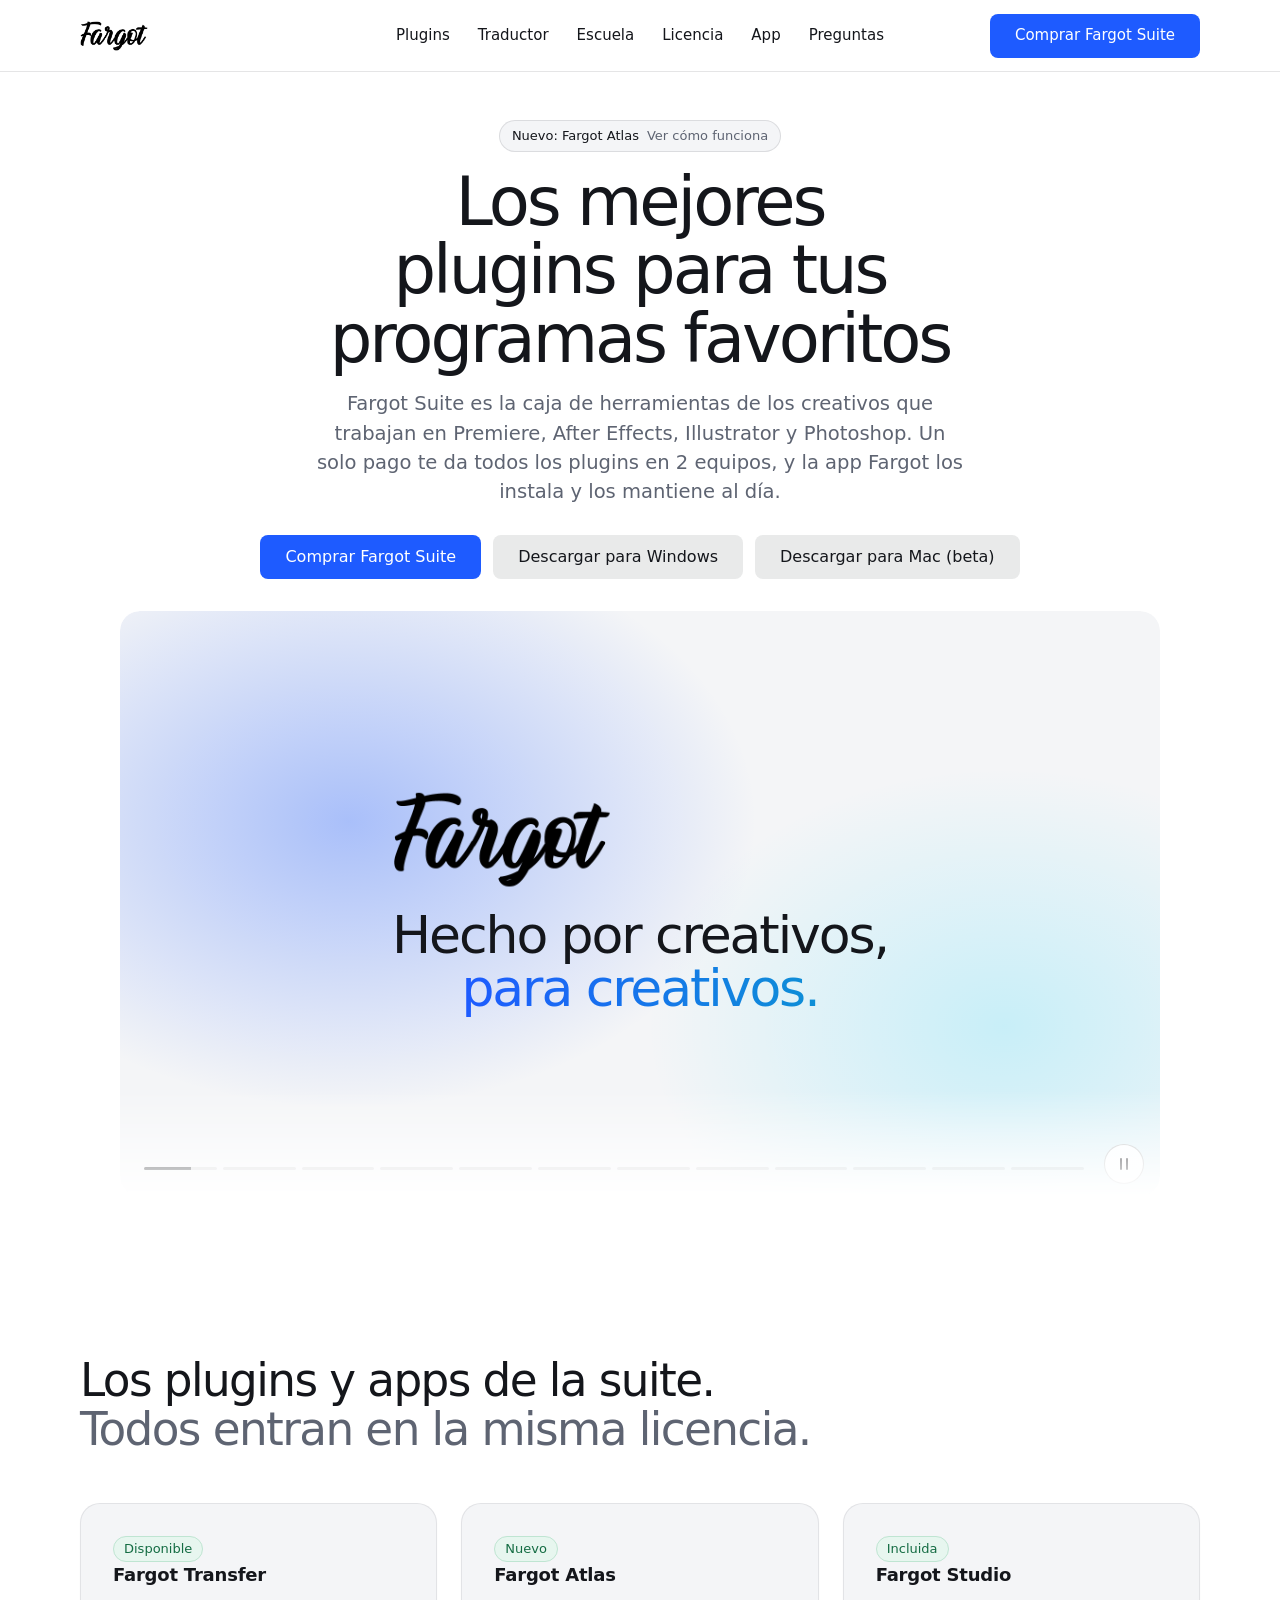
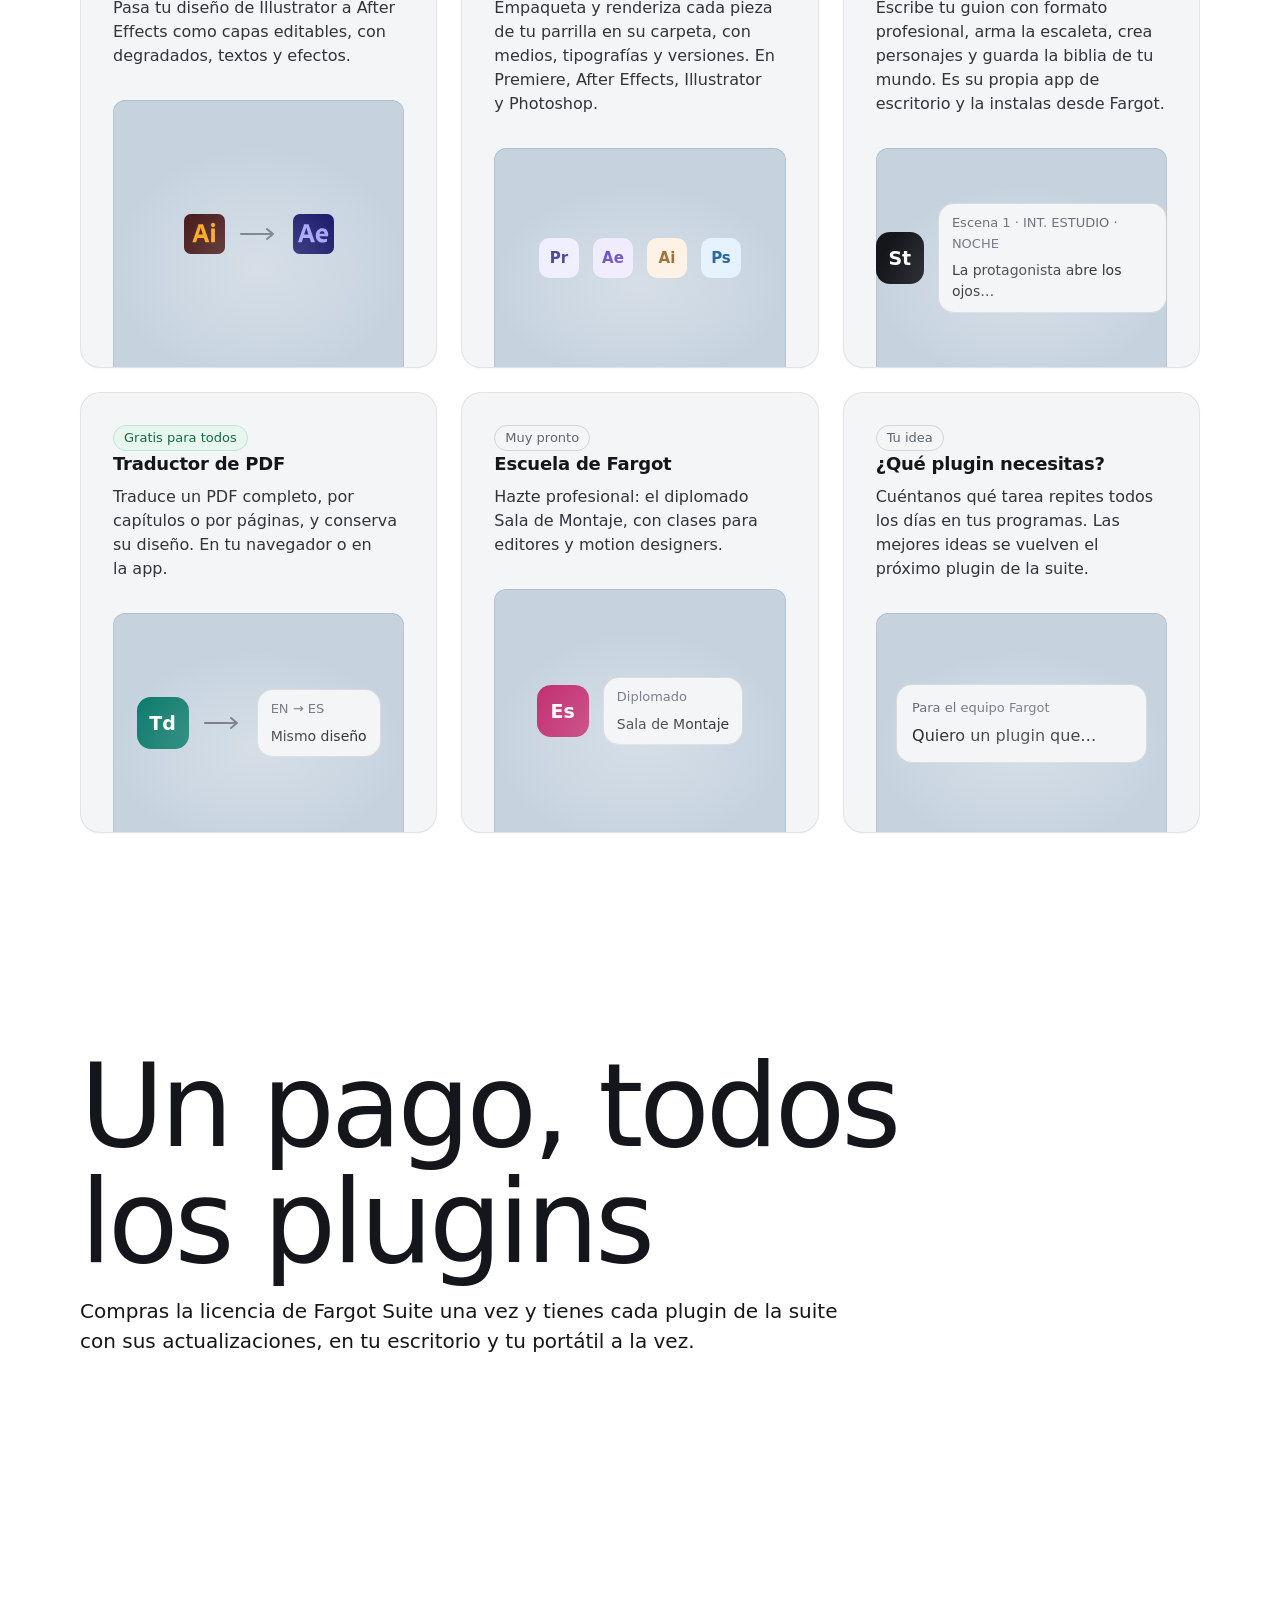
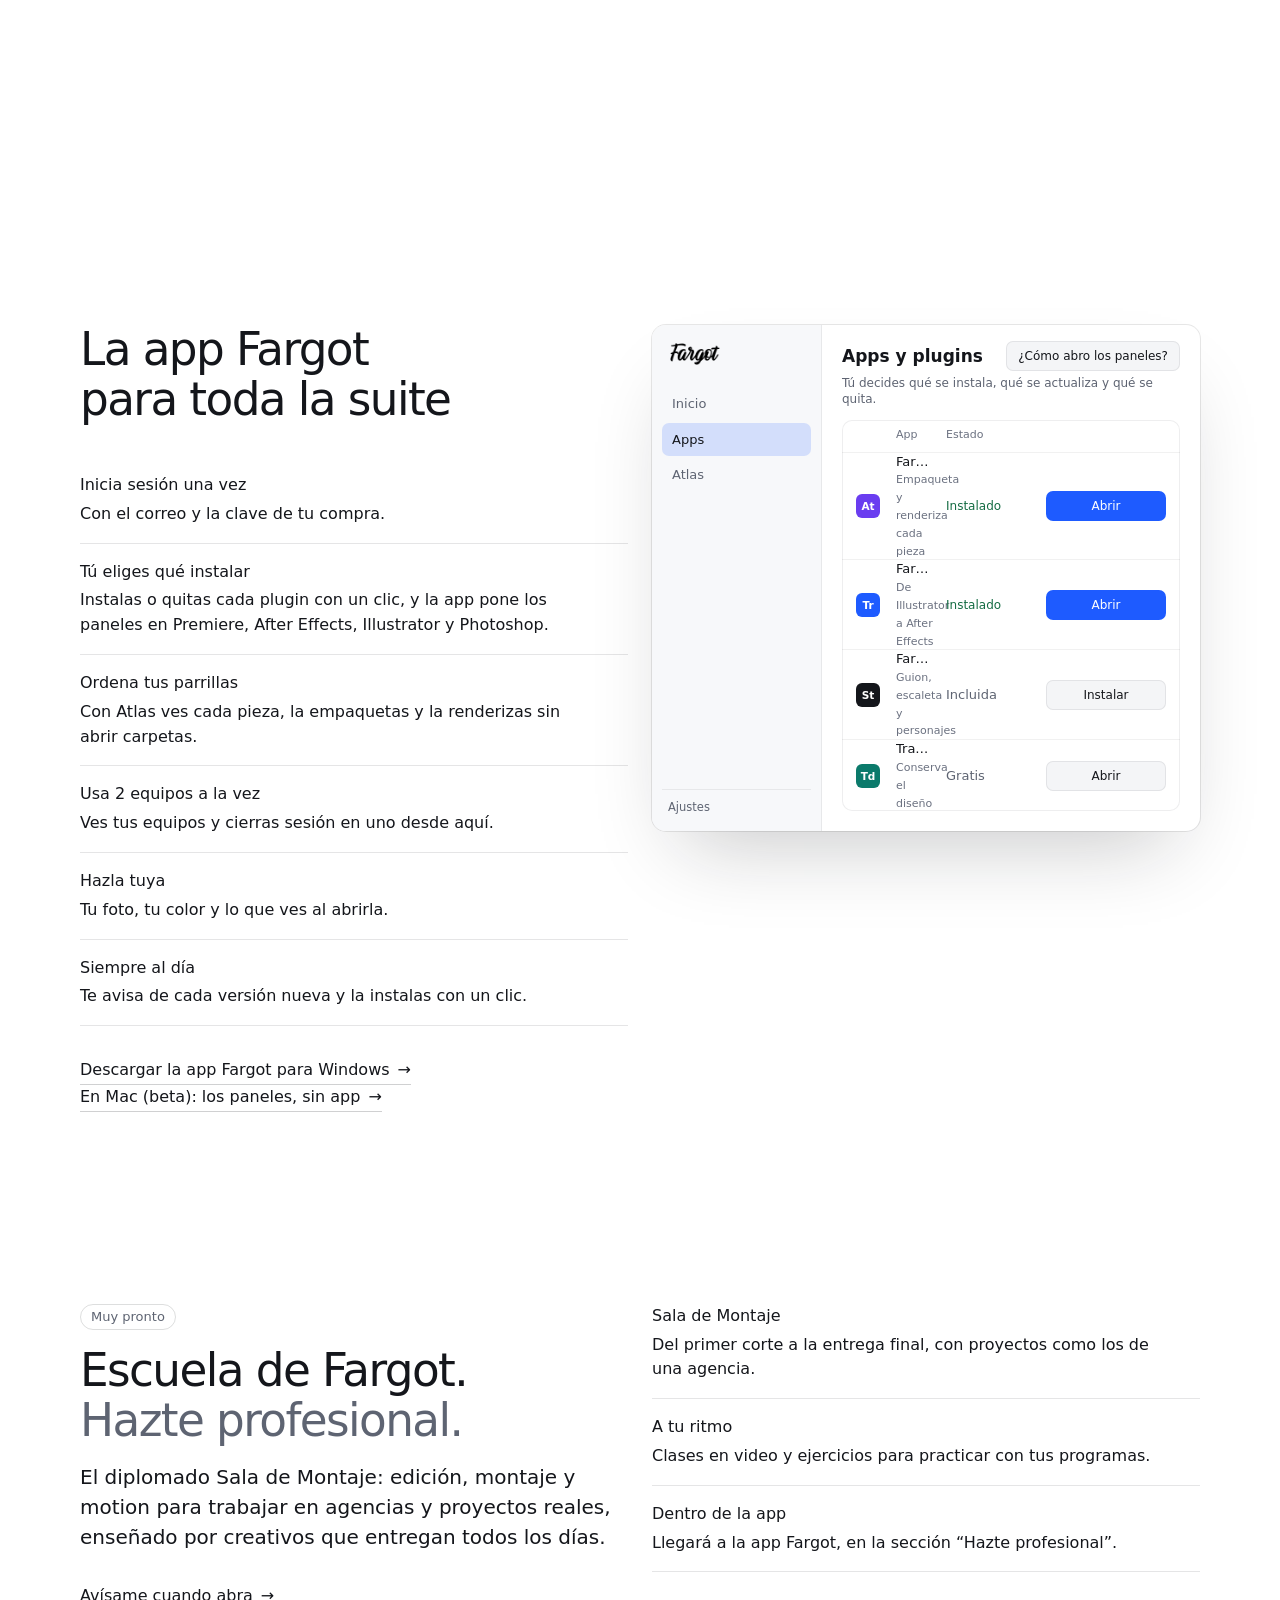
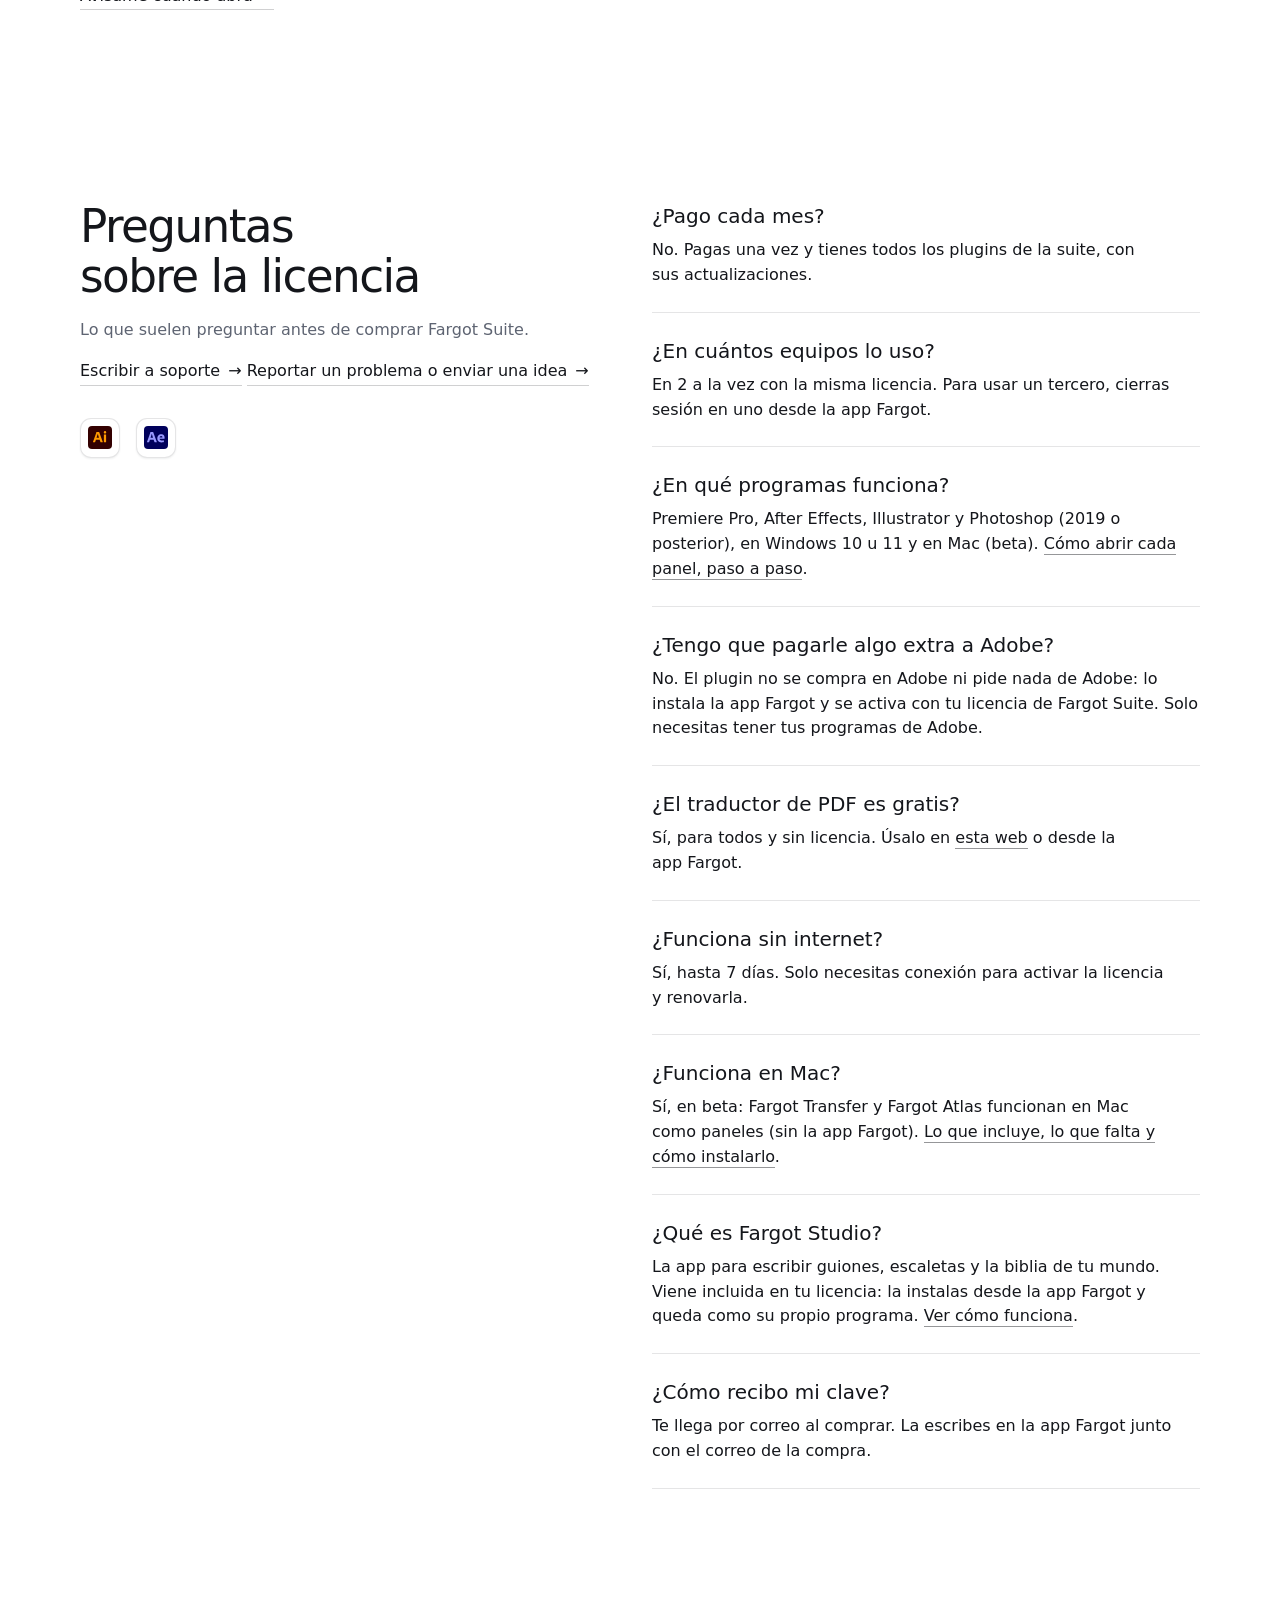
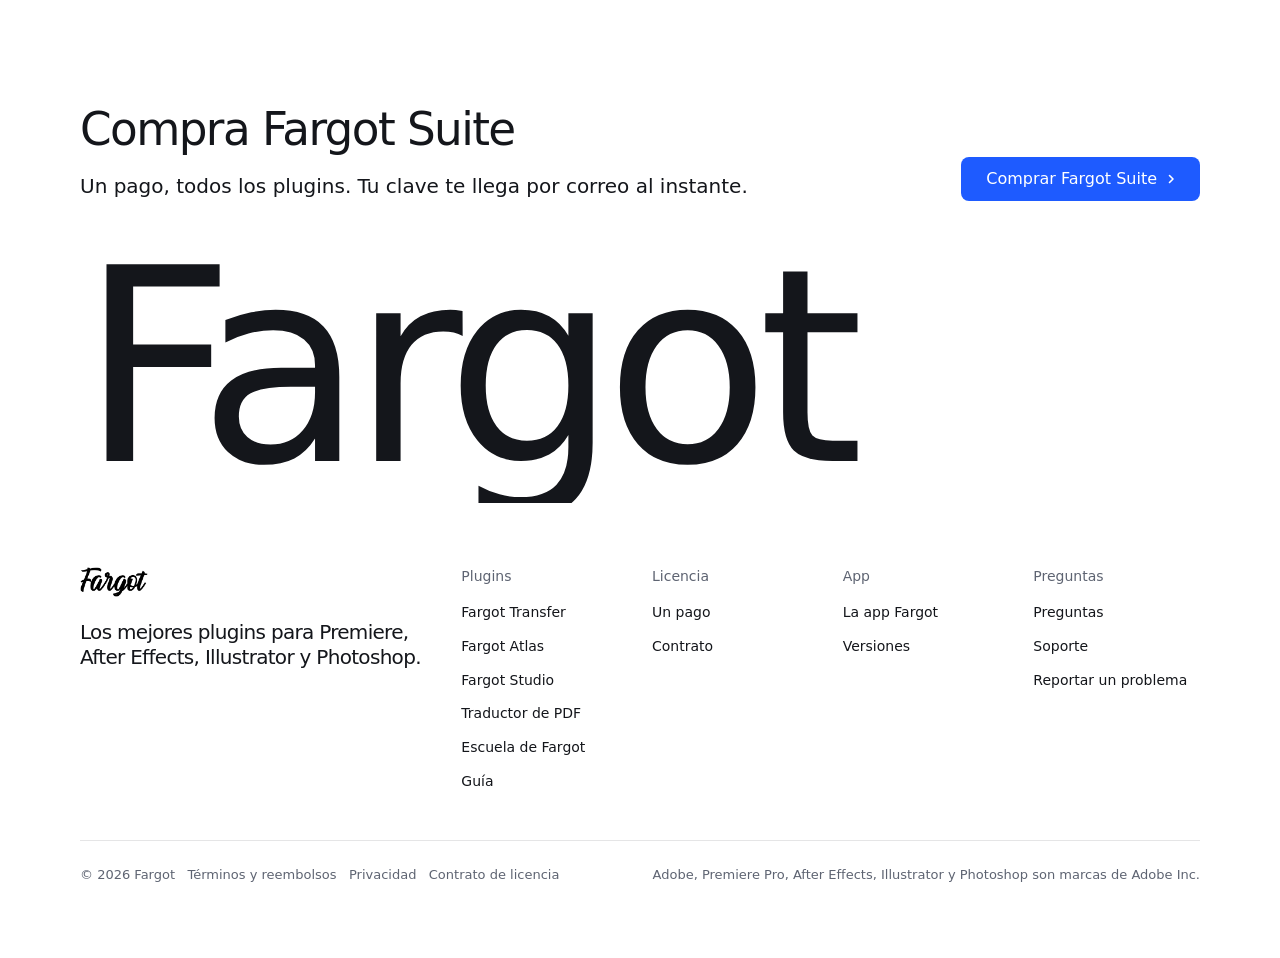
==== commit 9833078d: "Web: mas contraste en textos grises, guia y Atlas (WCAG AA) Co-Authored-By: Claude Opus 5.5 <noreply" ====
--- a/index.html
+++ b/index.html
@@ -77,8 +77,8 @@
   .fa2__chip.on { color: #14161B; background: rgb(30 91 255 / .16); box-shadow: inset 0 0 0 1px rgb(30 91 255 / .5); }
   .fa2__tbl { border-radius: 10px; background: #ffffff; box-shadow: inset 0 0 0 1px rgb(20 22 27 / .07); overflow: hidden; }
   .fa2__row { display: grid; grid-template-columns: 30px minmax(0, 1fr) 90px 120px; align-items: center; gap: 10px; min-height: 46px; padding: 0 14px; border-top: 1px solid rgb(20 22 27 / .06); }
-  .fa2__row:first-child { border-top: 0; min-height: 32px; color: #8A909C; font-size: 11px; }
-  .fa2__row b { font-weight: 500; display: block; white-space: nowrap; overflow: hidden; text-overflow: ellipsis; } .fa2__row small { color: #8A909C; font-size: 11px; }
+  .fa2__row:first-child { border-top: 0; min-height: 32px; color: #6B7180; font-size: 11px; }
+  .fa2__row b { font-weight: 500; display: block; white-space: nowrap; overflow: hidden; text-overflow: ellipsis; } .fa2__row small { color: #6B7180; font-size: 11px; }
   .fa2__v { font-variant-numeric: tabular-nums; } .fa2__st { display: flex; align-items: center; gap: 6px; color: #5E6472; font-size: 12px; }
   .fa2__st i { width: 7px; height: 7px; border-radius: 50%; background: #146C43; flex: none; }
   .ap { display: inline-grid; place-items: center; width: 24px; height: 24px; border-radius: 6px; font: 700 10.5px var(--font-text); flex: none; }
@@ -111,13 +111,13 @@
   .r-logo { height: 120px; width: auto; }
   .r-apps { display: flex; gap: 22px; justify-content: center; margin-bottom: 40px; }
   .r-app { display: grid; place-items: center; width: 108px; height: 108px; border-radius: 26px; font: 700 40px var(--font-text); box-shadow: 0 20px 50px rgb(20 22 27 / .14); }
-  .r-app--st { color: #fff; background: #14161B; } .r-app--at { color: #fff; background: #6A3DF0; } .r-app--tr { color: #fff; background: #1E5BFF; } .r-app--td { color: #fff; background: #0E8F7E; }
+  .r-app--st { color: #fff; background: #14161B; } .r-app--at { color: #fff; background: #6A3DF0; } .r-app--tr { color: #fff; background: #1E5BFF; } .r-app--td { color: #fff; background: #0B7A6B; }
   .r-doc { position: relative; width: 110px; height: 140px; border-radius: 12px; background: #fff; box-shadow: 0 18px 40px rgb(20 22 27 / .14), inset 0 0 0 1px rgb(20 22 27 / .08); padding: 22px 16px; display: flex; flex-direction: column; gap: 10px; text-align: left; opacity: 0; transform: translateY(40px); transition: transform .8s cubic-bezier(.2,.9,.25,1.2), opacity .5s; transition-delay: calc(var(--d) * 1s); }
   .esc.on .r-doc { opacity: 1; transform: none; }
   .r-nombres { display: flex; flex-direction: column; gap: 14px; align-items: center; margin-bottom: 40px; }
   .r-nom { position: relative; width: 420px; height: 58px; border-radius: 14px; background: #fff; box-shadow: 0 14px 34px rgb(20 22 27 / .1), inset 0 0 0 1px rgb(20 22 27 / .07); font: 500 24px var(--font-text); overflow: hidden; }
   .r-nom s, .r-nom b { position: absolute; inset: 0; display: grid; place-items: center; transition: opacity .5s, transform .5s; transition-delay: calc((var(--d) + 1.2) * 1s); }
-  .r-nom s { color: #8A909C; text-decoration: none; } .r-nom b { color: #1446CC; font-weight: 600; opacity: 0; transform: translateY(20px); }
+  .r-nom s { color: #6B7180; text-decoration: none; } .r-nom b { color: #1446CC; font-weight: 600; opacity: 0; transform: translateY(20px); }
   .esc.on .r-nom s { opacity: 0; transform: translateY(-20px); } .esc.on .r-nom b { opacity: 1; transform: none; }
   .r-studio { display: flex; gap: 22px; align-items: center; justify-content: center; margin-bottom: 34px; }
   .r-hoja { width: 360px; padding: 22px 26px; border-radius: 12px; background: #fff; box-shadow: 0 18px 40px rgb(20 22 27 / .12), inset 0 0 0 1px rgb(20 22 27 / .07); text-align: left; font-family: "Courier New", Courier, monospace; font-size: 13px; line-height: 1.5; color: #14161B; display: flex; flex-direction: column; gap: 8px; opacity: 0; transform: translateY(30px) rotate(-2deg); transition: transform .8s cubic-bezier(.2,.9,.25,1.1), opacity .5s; transition-delay: calc(var(--d) * 1s); }
@@ -130,7 +130,7 @@
   .r-ficha b { width: 22px; height: 22px; border-radius: 6px; background: #14161B; color: #fff; display: grid; place-items: center; font-size: 11px; flex: none; }
   .esc.on .r-ficha { opacity: 1; transform: none; }
   @media (max-width: 700px) { .r-fichas { display: none; } .r-hoja { width: 260px; font-size: 11px; } }
-  .r-doc b { font: 700 20px var(--font-text); color: #0E8F7E; } .r-doc i { display: block; height: 8px; border-radius: 4px; background: #E6E8EC; width: 100%; }
+  .r-doc b { font: 700 20px var(--font-text); color: #0B7A6B; } .r-doc i { display: block; height: 8px; border-radius: 4px; background: #E6E8EC; width: 100%; }
   .r-app--pr { color: #33338F; background: #EEEEFF; } .r-app--ae { color: #4B2BB8; background: #EFEAFF; } .r-app--ai { color: #8A4B00; background: #FFF1E0; } .r-app--ps { color: #0B5394; background: #E3F2FF; }
   .esc .r-app { opacity: 0; transform: translateY(60px) rotate(-8deg) scale(.8); transition: transform .8s cubic-bezier(.2,.9,.25,1.2), opacity .5s; transition-delay: calc(var(--d) * 1s); }
   .esc.on .r-app { opacity: 1; transform: none; }
@@ -254,7 +254,7 @@
                 <p class="r-mid e" style="--d:.2">Fargot Studio</p><p class="r-small e" style="--d:.5">Tu guion, tu escaleta y la biblia de tu mundo, en un solo lugar.</p></div>
             </div>
             <div class="esc" data-t="5">
-              <div><div class="r-flujo" style="justify-content:center"><span class="r-doc" style="--d:.1"><b>EN</b><i></i><i></i><i style="width:60%"></i></span><span class="r-vuelo" style="width:160px"><i style="--d:.5;background:#0E8F7E"></i><i style="--d:.8;background:#0E8F7E"></i></span><span class="r-doc" style="--d:.3"><b>ES</b><i></i><i></i><i style="width:60%"></i></span></div>
+              <div><div class="r-flujo" style="justify-content:center"><span class="r-doc" style="--d:.1"><b>EN</b><i></i><i></i><i style="width:60%"></i></span><span class="r-vuelo" style="width:160px"><i style="--d:.5;background:#0B7A6B"></i><i style="--d:.8;background:#0B7A6B"></i></span><span class="r-doc" style="--d:.3"><b>ES</b><i></i><i></i><i style="width:60%"></i></span></div>
                 <p class="r-mid e" style="--d:.5">Traductor de PDF <span class="r-ver e" style="--d:1.4">Gratis</span></p><p class="r-small e" style="--d:.8">Traduce un PDF y conserva su diseño. Para todos.</p></div>
             </div>
             <div class="esc" data-t="4.5">
@@ -305,7 +305,7 @@
           <span class="tag on">Gratis para todos</span>
           <h3>Traductor de PDF</h3>
           <p>Traduce un PDF completo, por capítulos o por páginas, y conserva su diseño. En tu navegador o en la app.</p>
-          <div class="panel"><div class="pl-flow" role="img" aria-label="Traductor de PDF"><span style="display:inline-grid;place-items:center;width:52px;height:52px;border-radius:14px;color:#fff;font:700 19px var(--font-text);background:#0E8F7E">Td</span><svg width="40" height="16" viewBox="0 0 40 16" aria-hidden="true"><path d="M2 8h32M28 3l6 5-6 5" fill="none" stroke="currentColor" stroke-width="2" stroke-linecap="round" stroke-linejoin="round"/></svg><span class="pl-msg" style="width:auto;padding:10px 14px;font-size:14px"><small>EN → ES</small>Mismo diseño</span></div></div>
+          <div class="panel"><div class="pl-flow" role="img" aria-label="Traductor de PDF"><span style="display:inline-grid;place-items:center;width:52px;height:52px;border-radius:14px;color:#fff;font:700 19px var(--font-text);background:#0B7A6B">Td</span><svg width="40" height="16" viewBox="0 0 40 16" aria-hidden="true"><path d="M2 8h32M28 3l6 5-6 5" fill="none" stroke="currentColor" stroke-width="2" stroke-linecap="round" stroke-linejoin="round"/></svg><span class="pl-msg" style="width:auto;padding:10px 14px;font-size:14px"><small>EN → ES</small>Mismo diseño</span></div></div>
         </a>
         <a class="card card--row span-4" href="#escuela">
           <span class="tag">Muy pronto</span>
@@ -358,7 +358,7 @@
                 <div class="fa2__row"><span class="ap" style="background:#6A3DF0;color:#fff">At</span><span><b>Fargot Atlas</b><small>Empaqueta y renderiza cada pieza</small></span><span class="fa2__ok">Instalado</span><span class="fa2__b fa2__b--pri" style="color:#fff">Abrir</span></div>
                 <div class="fa2__row"><span class="ap" style="background:#1E5BFF;color:#fff">Tr</span><span><b>Fargot Transfer</b><small>De Illustrator a After Effects</small></span><span class="fa2__ok">Instalado</span><span class="fa2__b fa2__b--pri" style="color:#fff">Abrir</span></div>
                 <div class="fa2__row"><span class="ap" style="background:#14161B;color:#fff">St</span><span><b>Fargot Studio</b><small>Guion, escaleta y personajes</small></span><span class="fa2__v" style="color:#5E6472">Incluida</span><span class="fa2__b">Instalar</span></div>
-                <div class="fa2__row"><span class="ap" style="background:#0E8F7E;color:#fff">Td</span><span><b>Traductor de PDF</b><small>Conserva el diseño</small></span><span class="fa2__v" style="color:#5E6472">Gratis</span><span class="fa2__b">Abrir</span></div>
+                <div class="fa2__row"><span class="ap" style="background:#0B7A6B;color:#fff">Td</span><span><b>Traductor de PDF</b><small>Conserva el diseño</small></span><span class="fa2__v" style="color:#5E6472">Gratis</span><span class="fa2__b">Abrir</span></div>
               </div>
             </div>
           </div>
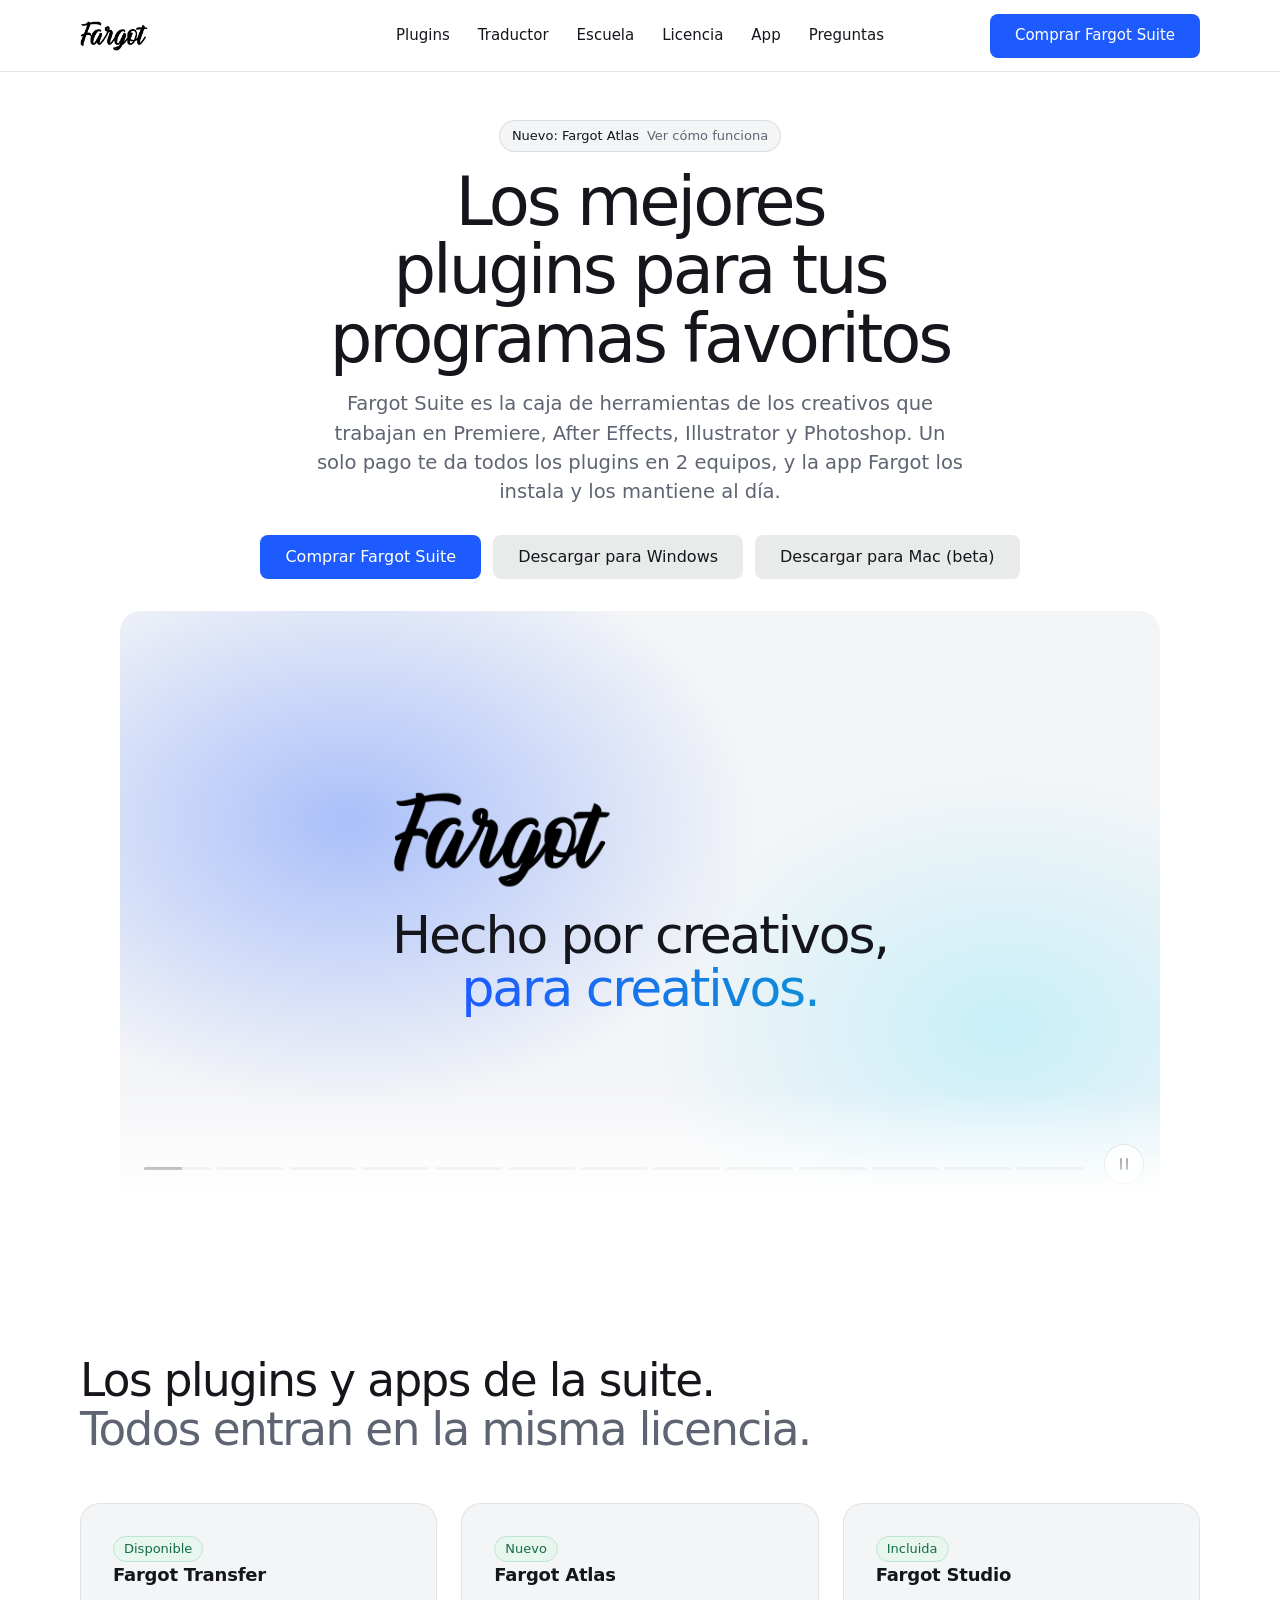
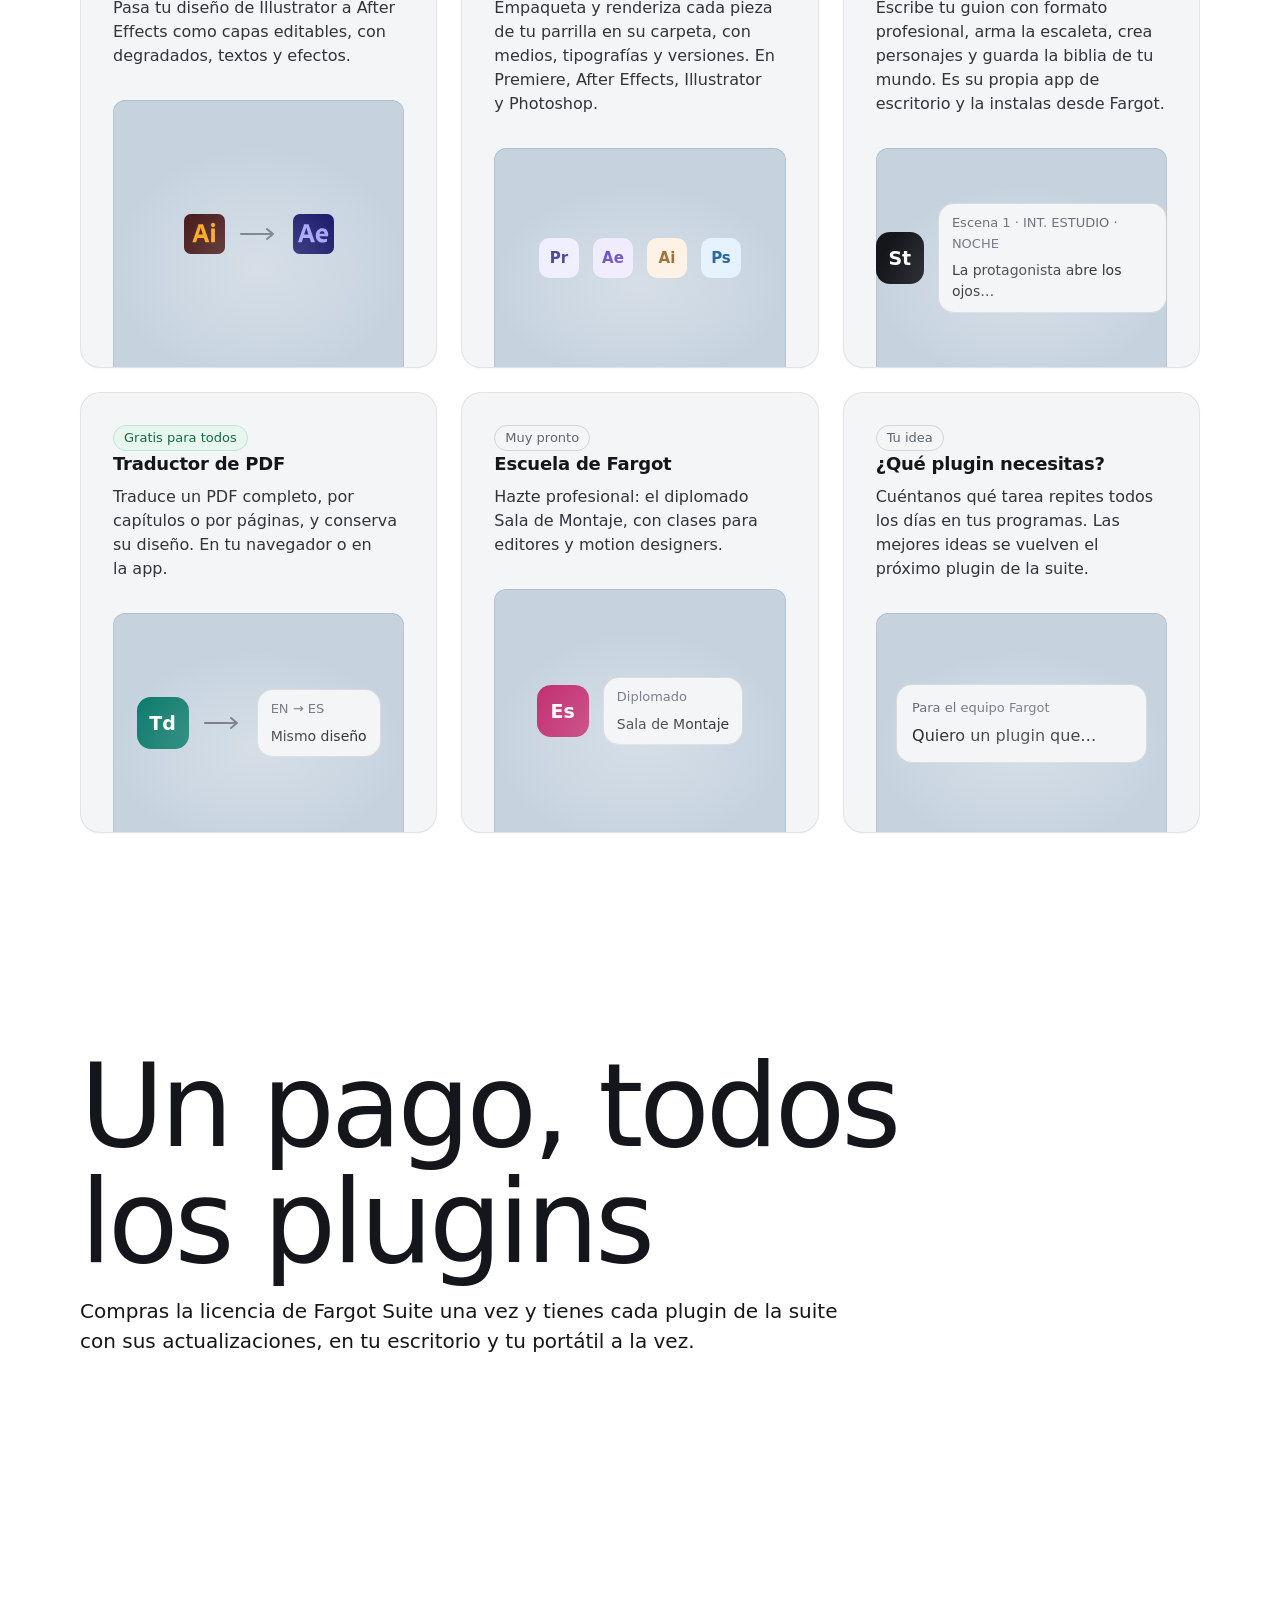
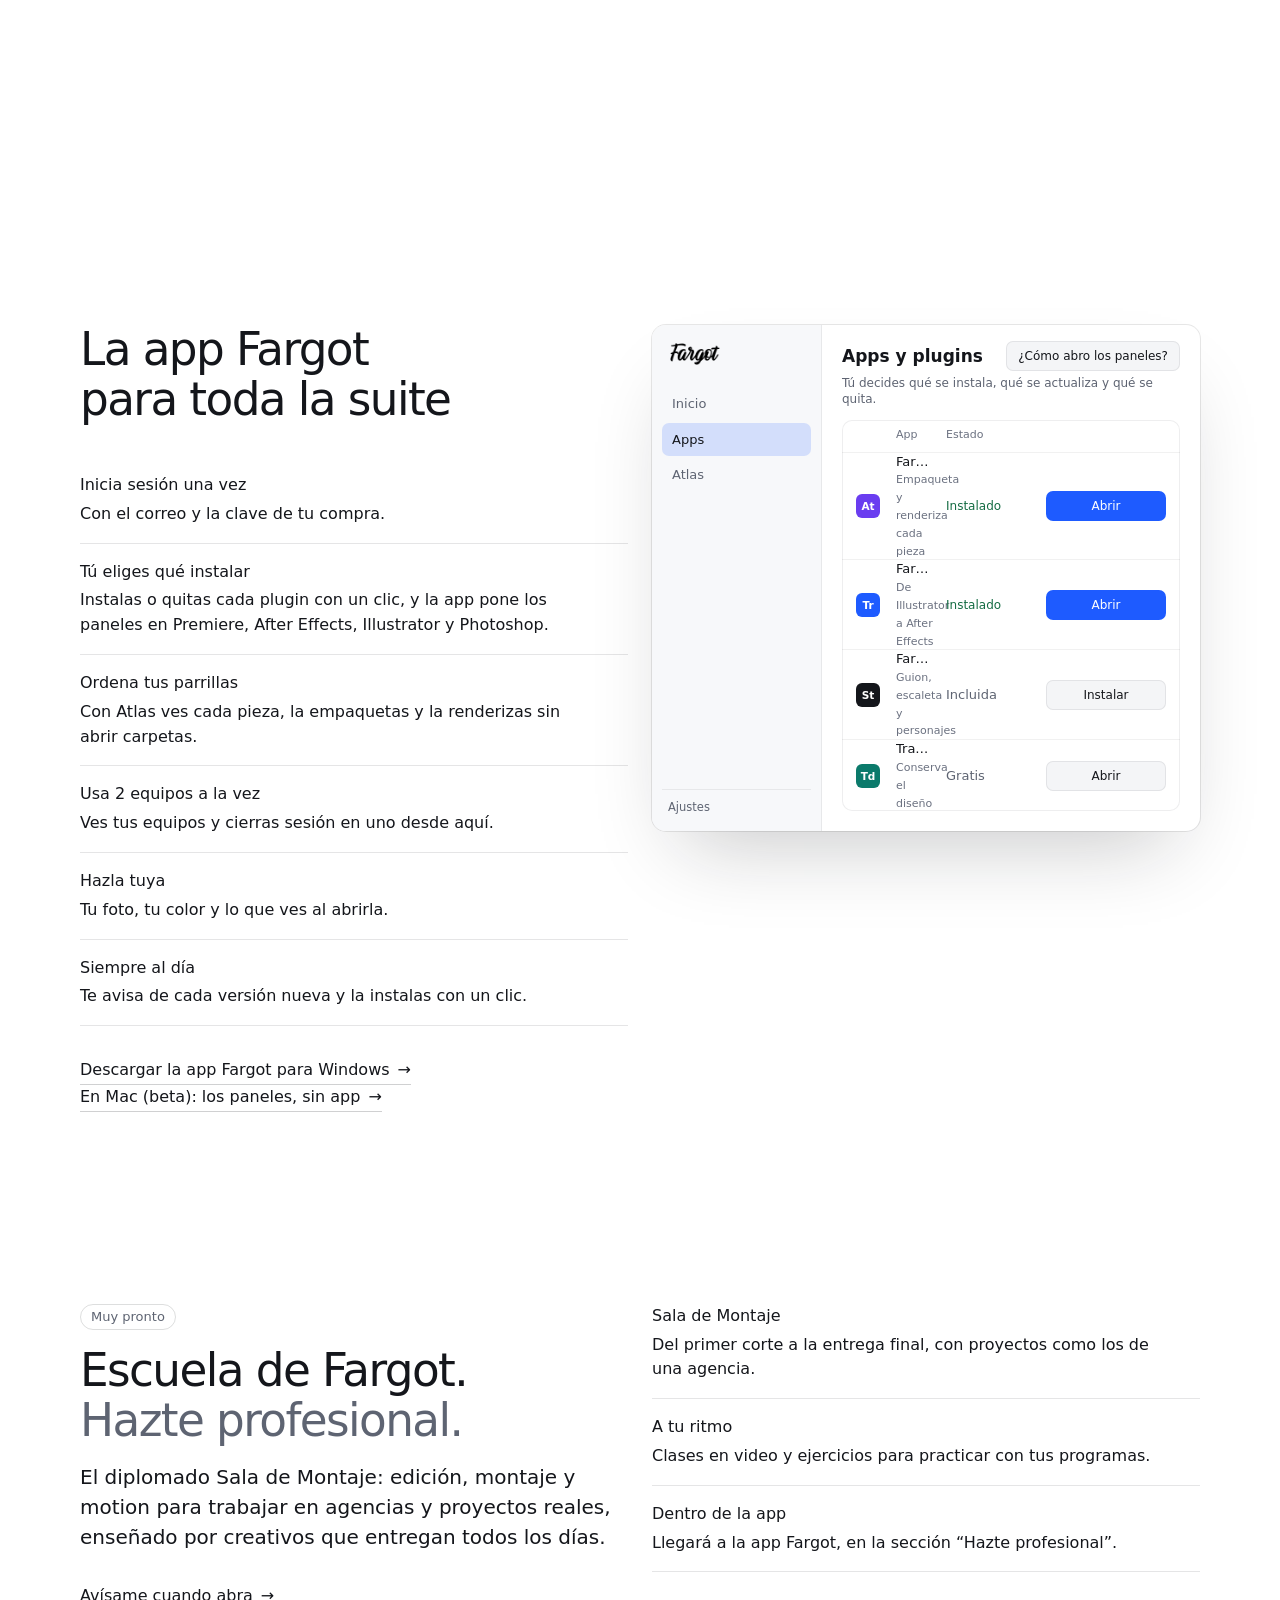
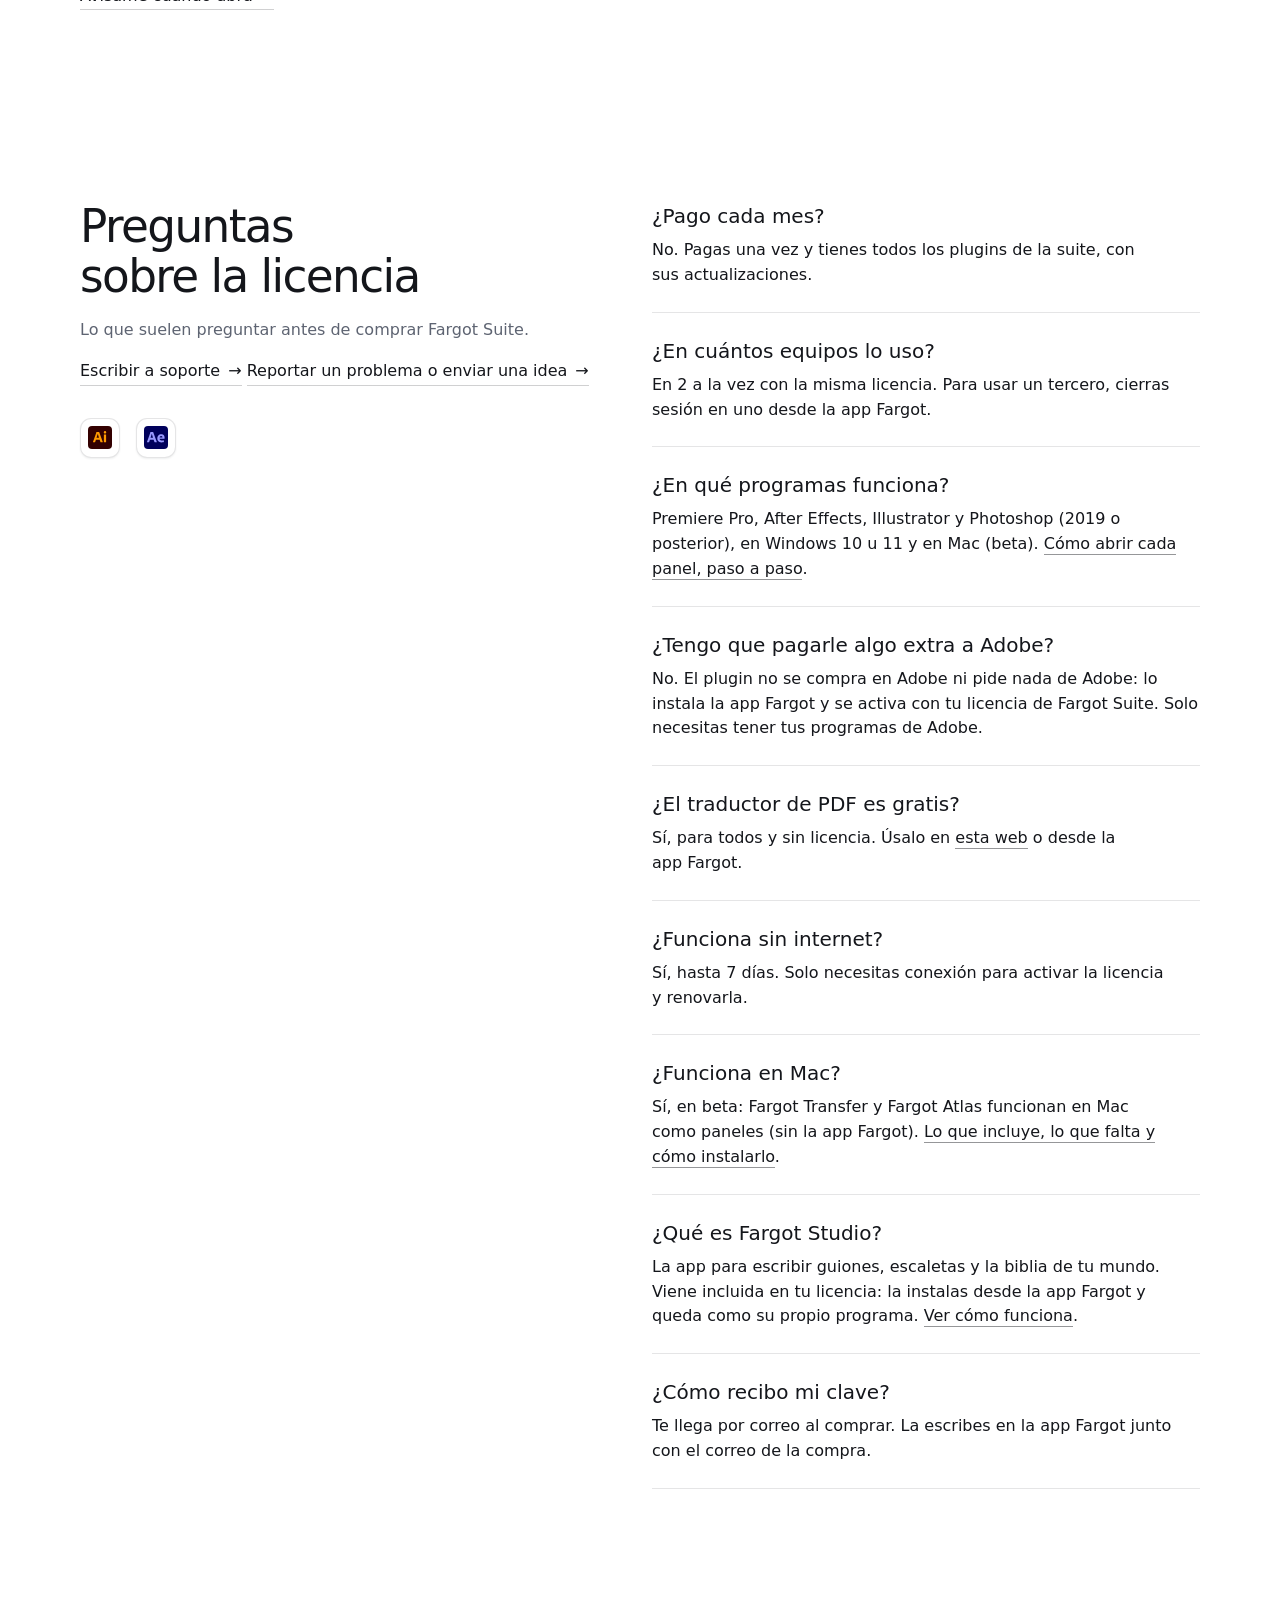
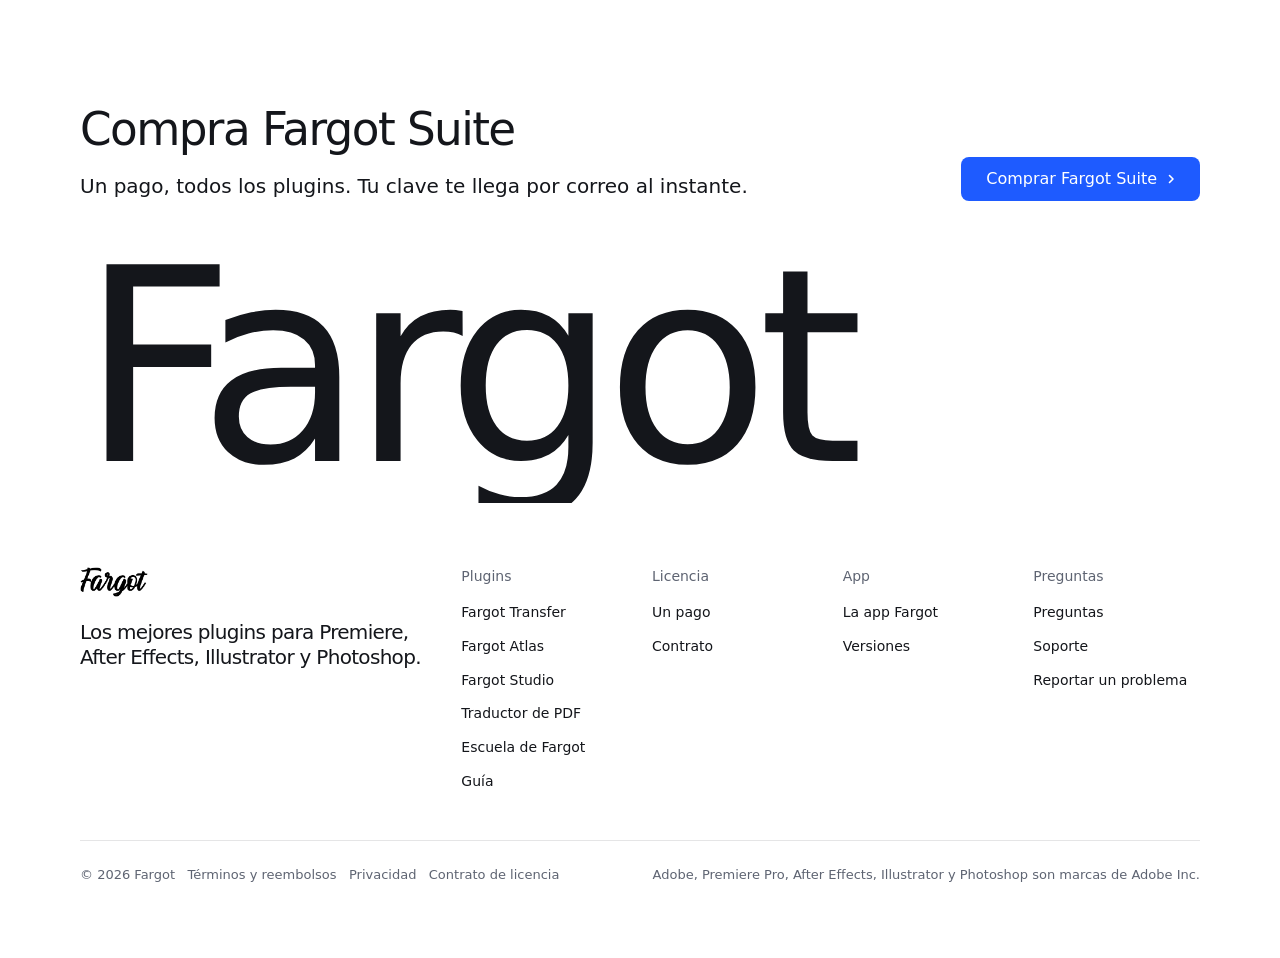
==== commit 1d9b8f6a: "Studio: portada y lomo, letras reales en el PDF, globos con colita, corrector al escribir, enviar y " ====
--- a/index.html
+++ b/index.html
@@ -150,6 +150,16 @@
   .esc.on .r-carpeta i { animation: cae 1s cubic-bezier(.5,0,.3,1) forwards; animation-delay: calc(var(--d) * 1s); }
   @keyframes cae { 0% { top: -140px; opacity: 0 } 30% { opacity: 1 } 100% { top: 18px; opacity: 1 } }
   .r-ver { display: inline-block; margin-left: 12px; padding: 4px 12px; border-radius: 99px; background: #E7F6EF; color: #146C43; font: 600 22px var(--font-text); vertical-align: middle; }
+  /* Studio: libros (novela, cuento, cómic) y Android */
+  .r-libros { display: flex; gap: 24px; justify-content: center; align-items: flex-end; margin-bottom: 40px; }
+  .r-libro { position: relative; width: 118px; height: 168px; border-radius: 4px 12px 12px 4px; padding: 18px 12px 12px 20px; color: #fff; font: 700 17px/1.1 var(--font-text); text-align: left; box-shadow: 0 20px 44px rgb(20 22 27 / .18); opacity: 0; transform: translateY(50px) rotate(-6deg); transition: transform .8s cubic-bezier(.2,.9,.25,1.2), opacity .5s; transition-delay: calc(var(--d) * 1s); }
+  .r-libro::before { content: ""; position: absolute; left: 0; top: 0; bottom: 0; width: 9px; border-radius: 4px 0 0 4px; background: rgb(0 0 0 / .22); }
+  .r-libro small { display: block; margin-top: 8px; font: 500 11px var(--font-text); opacity: .8; }
+  .esc.on .r-libro { opacity: 1; transform: none; }
+  .r-tel { position: relative; width: 92px; height: 176px; border-radius: 20px; border: 5px solid #14161B; background: #fff; padding: 22px 10px; display: flex; flex-direction: column; gap: 7px; opacity: 0; transform: translateY(50px); transition: transform .8s cubic-bezier(.2,.9,.25,1.2), opacity .5s; transition-delay: calc(var(--d) * 1s); }
+  .r-tel i { display: block; height: 6px; border-radius: 3px; background: #E6E8EC; } .r-tel i:first-child { background: #1E5BFF; width: 60%; }
+  .esc.on .r-tel { opacity: 1; transform: none; }
+  @media (max-width: 700px) { .r-tel { display: none; } .r-libro { width: 96px; height: 136px; font-size: 14px; } }
   /* subtitulos de progreso y boton de pausa */
   .reel__barra { position: absolute; left: 24px; right: 76px; bottom: 26px; display: flex; gap: 6px; z-index: 2; }
   .reel__barra i { flex: 1; height: 3px; border-radius: 2px; background: rgb(20 22 27 / .16); overflow: hidden; }
@@ -252,6 +262,10 @@
                   <div class="r-fichas"><span class="r-ficha" style="--d:2.4"><b>1</b>La entrega</span><span class="r-ficha" style="--d:2.6"><b>2</b>El error</span><span class="r-ficha" style="--d:2.8"><b>3</b>Render final</span></div>
                 </div>
                 <p class="r-mid e" style="--d:.2">Fargot Studio</p><p class="r-small e" style="--d:.5">Tu guion, tu escaleta y la biblia de tu mundo, en un solo lugar.</p></div>
+            </div>
+            <div class="esc" data-t="5.5">
+              <div><div class="r-libros"><span class="r-libro" style="--d:.1;background:#1446D6">Novela<small>Capítulos, maqueta y ePub</small></span><span class="r-libro" style="--d:.35;background:#E5484D">Cuento<small>Ilustrado, página a página</small></span><span class="r-libro" style="--d:.6;background:#F59E0B">Cómic<small>Viñetas y globos</small></span><span class="r-tel" style="--d:.9"><i></i><i></i><i></i><i style="width:70%"></i><i></i><i style="width:50%"></i></span></div>
+                <p class="r-mid e" style="--d:.3">Escribe <span class="r-grad">libros</span></p><p class="r-small e" style="--d:.6">Novela, libro infantil y cómic, maquetados para imprenta. También en Android.</p></div>
             </div>
             <div class="esc" data-t="5">
               <div><div class="r-flujo" style="justify-content:center"><span class="r-doc" style="--d:.1"><b>EN</b><i></i><i></i><i style="width:60%"></i></span><span class="r-vuelo" style="width:160px"><i style="--d:.5;background:#0B7A6B"></i><i style="--d:.8;background:#0B7A6B"></i></span><span class="r-doc" style="--d:.3"><b>ES</b><i></i><i></i><i style="width:60%"></i></span></div>
